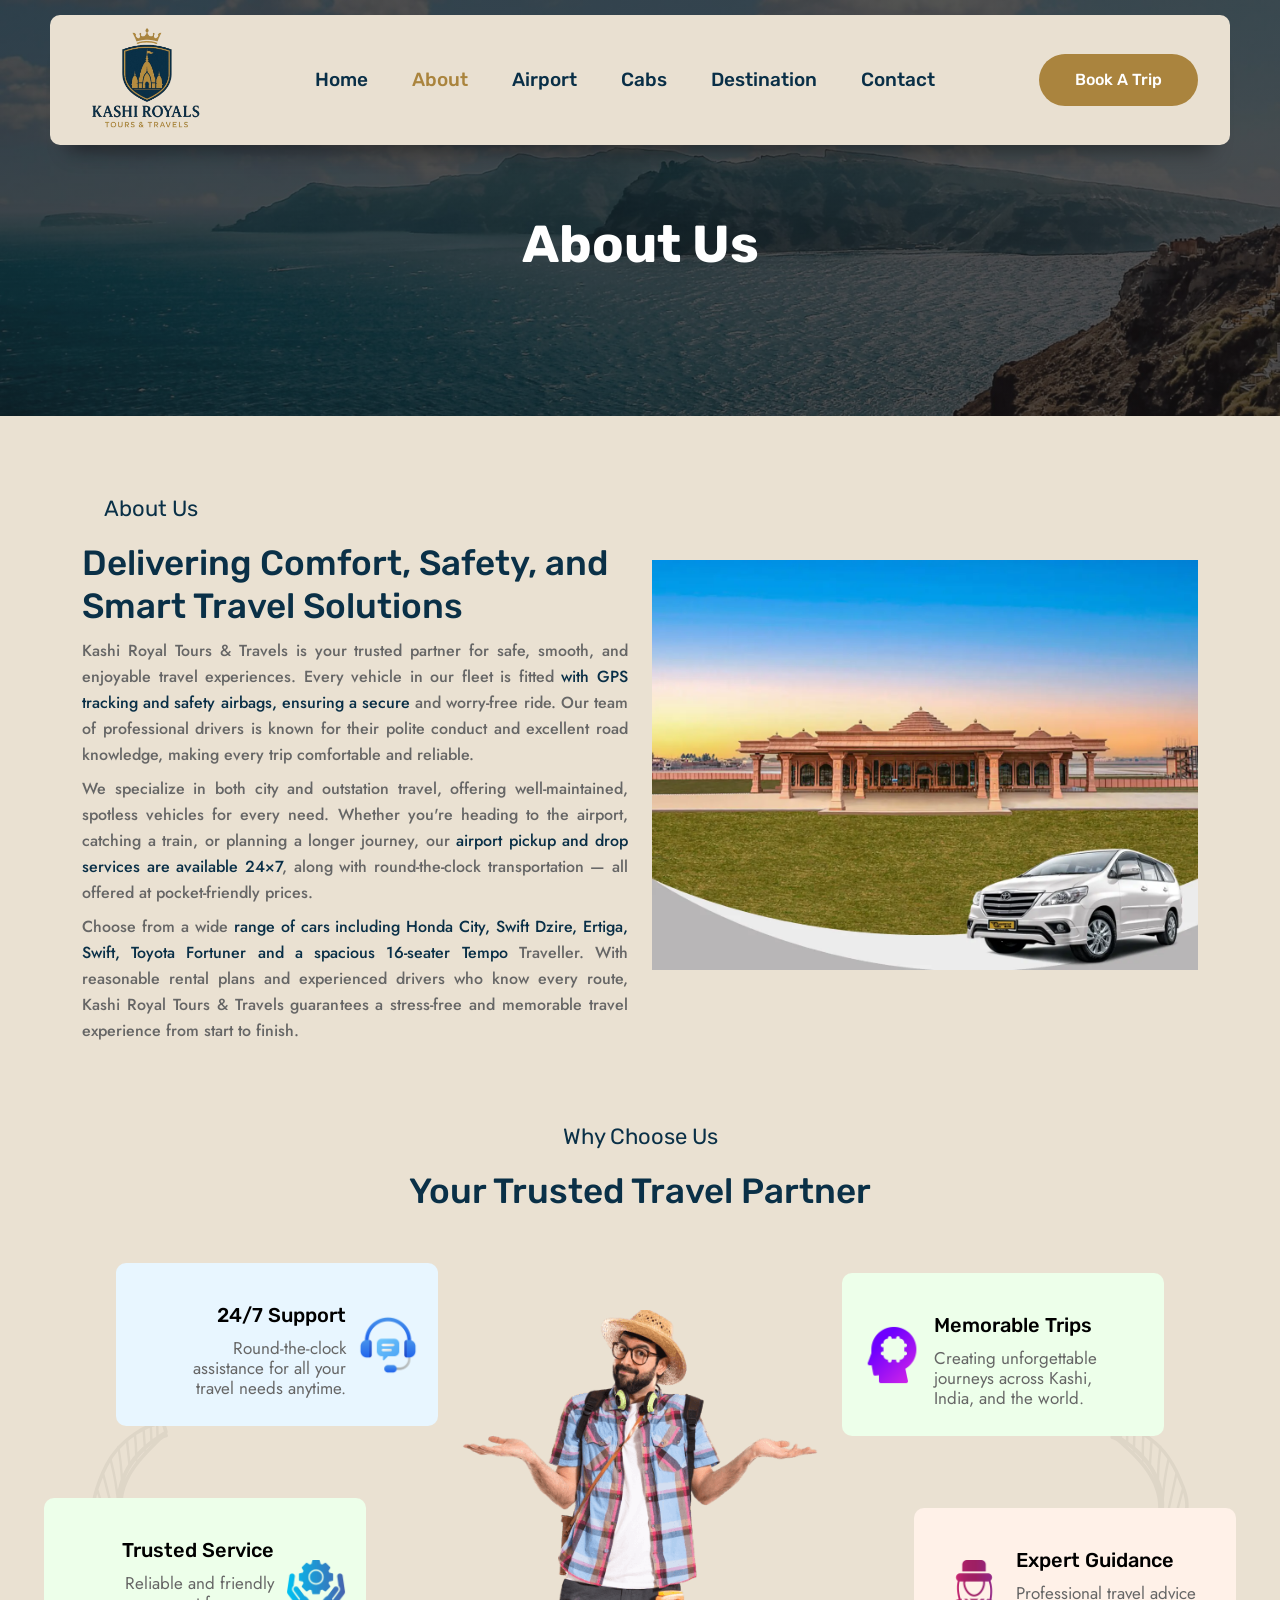
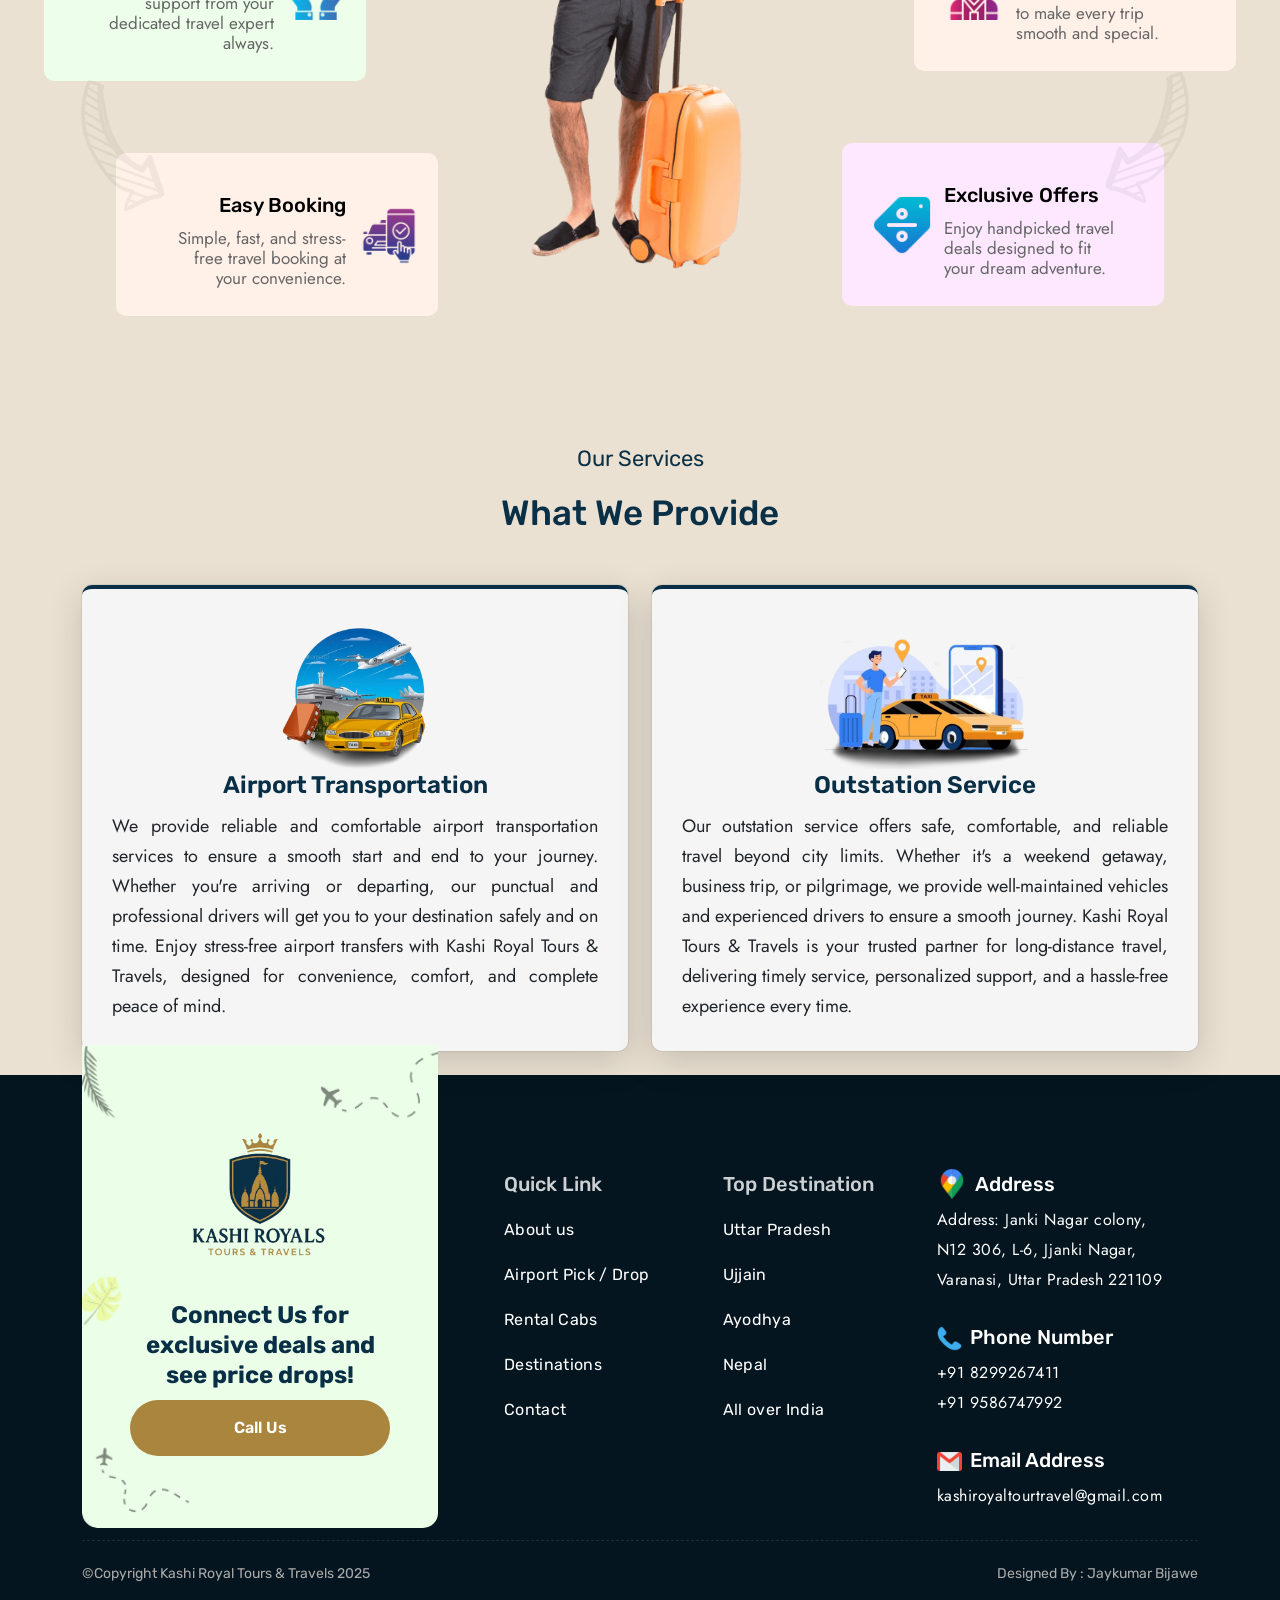
==== about.html @ 112a1541 "first commit" ====
<!DOCTYPE html>
<html lang="en">



<head>
    <meta charset="UTF-8" />
    <meta name="viewport" content="width=device-width, initial-scale=1.0" />
    <meta name="author" content=" Qzency">
    <link rel="stylesheet" href="assets/css/swiper-bundle.min.css" />
    <link rel="stylesheet" href="assets/css/jquery-ui.css" />
    <link rel="stylesheet" href="assets/css/boxicons.min.css" />
    <link rel="stylesheet" href="assets/css/bootstrap.min.css" />
    <link rel="stylesheet" href="assets/css/bootstrap-icons.css" />
    <link rel="stylesheet" href="assets/css/jquery.fancybox.min.css" />
    <link rel="stylesheet" href="assets/css/animate.min.css" />
    <link rel="stylesheet" href="assets/css/nice-select.css" />
    <link rel="stylesheet" href="assets/css/daterangepicker.css" />
    <link rel="stylesheet" href="assets/css/select2.css" />
    <link rel="stylesheet" href="assets/css/main.css" />
    <title>Kashi Tours & Travels Agency Varanasi</title>
   
</head>

<body>

    <!-- scroll top -->
    <div class="circle-container">
        <svg class="circle-progress svg-content" width="100%" height="100%" viewBox="-1 -1 102 102">
            <path d="M50,1 a49,49 0 0,1 0,98 a49,49 0 0,1 0,-98" />
        </svg>
    </div>





    <!-- header section start -->
    <header class="header-area style-3">
        <div class="container-fluid d-flex flex-nowrap align-items-center justify-content-between">
            <div class="header-logo">
                <a href="#"><img alt="image" class="img-fluid"
                        src="assets/image/logo/logo-main-removebg-preview.png" /></a>
            </div>
            <div class="main-menu">
                <div class="mobile-logo-area d-lg-none d-flex justify-content-between">
                    <div class="mobile-logo-wrap" style="max-width: 80px !important; transform: scale(1.5);">
                        <a href="#"><img alt="image" class="img-fluid"
                                src="assets/image/logo/logo-main-removebg-preview.png" /></a>
                    </div>
                    <div class="menu-close-btn">
                        <img src="assets/image/logo/close.png" alt="" style="max-height: 32px; margin-top: 30px;"
                            class="img-fluid">
                    </div>
                </div>
                <ul class="menu-list">
                    <li>
                        <a href="index.html">Home</a>

                    </li>
                    <li>
                        <a href="about.html" class="active">About</a>
                    </li>
                    <li>
                        <a href="airport.html">Airport</a>

                    </li>
                    <li>
                        <a href="cabs.html">Cabs</a>

                    </li>
                    <li>
                        <a href="destinations.html">Destination</a>

                    </li>
                    <li> <a href="contact.html" class="">Contact</a></li>
                </ul>
                <!-- <div class="btn-area d-lg-none d-flex justify-content-center">
                    <a class="primary-btn" href=""> Let’s Talk </a>
                </div> -->
            </div>
            <div class="nav-right d-flex jsutify-content-end align-items-center">
                <!-- <div class="right-sidebar-button">
                    <a href="#" >
                        <img src="assets/image/logo/cab.png" alt="" style="max-height: 40px;" class="img-fluid" >
                    </a>
                </div> -->
                <a class="primary-btn orange-color d-lg-flex d-none" href="">Book A Trip</a>
                <div class="sidebar-button mobile-menu-btn">
                    <img src="assets/image/logo/menu.png" alt="" style="max-height: 28px;" class="img-fluid">
                </div>
            </div>
        </div>
    </header>
    <!--  header section end -->

    <!-- breadcrumb-section start -->
    <div class="breadcrumb-section">
        <div class="container">
            <div class="row">
                <div class="col-lg-12 text-center mt-5">
                    <div class="banner-content mt-5">
                        <h1>About Us</h1>

                    </div>
                </div>
            </div>
        </div>
    </div>
    <!-- breadcrumb-section end -->

    <!-- about section start -->
    <div class="about-section-two pb-110 pt-110">
        <div class="container">
            <div class="row  gy-md-5 gy-sm-5">
            
                <div class="col-lg-6 wow animate fadeInRight" data-wow-delay="200ms" data-wow-duration="1500ms">
                    <div class="section-title-two">
                        <div class="sub-title-two text-center">
                            
                            <span>About Us</span>
                        </div>
                        <div class="title">
                            <h2>
                                Delivering Comfort, Safety,  and Smart Travel Solutions
                            </h2>
                        </div>
                        <div class="description">
                            <p>
                                Kashi Royal Tours & Travels is your trusted partner for safe, smooth, and enjoyable
                                travel experiences. Every vehicle in our fleet is fitted <span>with GPS tracking and
                                    safety
                                    airbags, ensuring a secure</span> and worry-free ride. Our team of professional
                                drivers is
                                known for their polite conduct and excellent road knowledge, making every trip
                                comfortable and reliable.
                            </p>

                            <p>
                                We specialize in both city and outstation travel, offering well-maintained, spotless
                                vehicles for every need. Whether you're heading to the airport, catching a train, or
                                planning a longer journey, our <span>airport pickup and drop services are available
                                    24×7</span>,
                                along with round-the-clock transportation — all offered at pocket-friendly prices.
                            </p>
                            <p>Choose from a wide <span>range of cars including Honda City, Swift Dzire, Ertiga, Swift,
                                    Toyota
                                    Fortuner and a spacious 16-seater Tempo</span> Traveller. With
                                reasonable
                                rental plans and experienced drivers who know every route, Kashi Royal Tours & Travels
                                guarantees a stress-free and memorable travel experience from start to finish.

                            </p>
                        </div>
                    </div>

                </div>
                <div class="col-lg-6" style="display: flex; justify-content: center; align-items: center;">     
                 <div >
                     <img src="assets/image/cars/ayodhya-airport-cab-web.webp"  alt="" class="img-fluid" >
                 </div>
                </div>
            </div>
        </div>
    </div>
    <!-- about section end -->

    <!-- why-choose-us-section-two start -->
    <div class="why-choose-us-section-two mb-120">
        <div class="container position-relative">
            <div class="row mb-50">
                <div class="col-lg-12 wow animate fadeInUp" data-wow-delay="200ms" data-wow-duration="1500ms">
                    <div class="section-title-two text-center">
                        <div class="section-title-two">
                            <div class="sub-title-two">

                                <span>Why Choose Us</span>
                            </div>
                            <div class="title">
                                <h2>Your Trusted Travel Partner</h2>
                            </div>
                        </div>
                    </div>
                </div>
            </div>
            <div class="row align-items-center g-4">
                <div class="col-lg-4 col-md-6 d-flex align-items-xl-end align-items-center flex-column">
                    <div class="service-card wow animate fadeInLeft" data-wow-delay="200ms" data-wow-duration="1500ms">
                        <div class="content">
                            <h3>24/7 Support</h3>
                            <p>
                                Round-the-clock assistance for all your travel needs anytime.
                            </p>
                        </div>
                        <div class="icon">
                            <img src="assets/image/logo/live-chat.png" alt="" class="img-fluid">
                        </div>
                    </div>
                    <div class="service-card style-2 wow animate fadeInLeft" data-wow-delay="400ms"
                        data-wow-duration="1500ms">
                        <div class="content">
                            <h3>Trusted Service</h3>
                            <p>
                                Reliable and friendly support from your dedicated travel expert always.
                            </p>
                        </div>
                        <div class="icon">
                            <img src="assets/image/logo/service-new.png" alt="" class="img-fluid">
                        </div>
                    </div>
                    <div class="service-card style-3 wow animate fadeInLeft" data-wow-delay="600ms"
                        data-wow-duration="1500ms">
                        <div class="content">
                            <h3>Easy Booking</h3>
                            <p>
                                Simple, fast, and stress-free travel booking at your convenience.
                            </p>
                        </div>
                        <div class="icon">
                            <img src="assets/image/logo/reservation.png" alt="" class="img-fluid">
                        </div>
                    </div>
                </div>
                <div class="col-lg-4 col-md-6">
                    <div class="travel-man">
                        <img src="assets/image/banner-img/tourist-making-unimportant.png" alt="" />
                    </div>
                </div>
                <div class="col-lg-4 col-md-6 d-flex align-items-xl-start align-items-center flex-column">
                    <div class="service-card style-4 wow animate fadeInRight" data-wow-delay="200ms"
                        data-wow-duration="1500ms">
                        <div class="icon">
                            <img src="assets/image/logo/chip.png" alt="" class="img-fluid">
                        </div>
                        <div class="content two">
                            <h3>Memorable Trips</h3>
                            <p>
                                Creating unforgettable journeys across Kashi, India, and the world.
                            </p>
                        </div>
                    </div>
                    <div class="service-card style-5 wow animate fadeInRight" data-wow-delay="400ms"
                        data-wow-duration="1500ms">
                        <div class="icon">
                            <img src="assets/image/logo/travel-guide.png" alt="" class="img-fluid">
                        </div>
                        <div class="content two">
                            <h3>Expert Guidance</h3>
                            <p>
                                Professional travel advice to make every trip smooth and special.
                            </p>
                        </div>
                    </div>
                    <div class="service-card style-6 wow animate fadeInRight" data-wow-delay="600ms"
                        data-wow-duration="1500ms">
                        <div class="icon">
                            <img src="assets/image/logo/price-tag.png" alt="" class="img-fluid">
                        </div>
                        <div class="content two">
                            <h3>Exclusive Offers</h3>
                            <p>
                                Enjoy handpicked travel deals designed to fit your dream adventure.
                            </p>
                        </div>
                    </div>
                </div>
            </div>
            <div class="long-arrow-one">
                <svg width="107" height="119" viewBox="0 0 107 119" fill="none" xmlns="http://www.w3.org/2000/svg">
                    <path opacity="0.05"
                        d="M1.53128 88.4435C1.51443 88.0929 1.68027 87.7366 2.06178 87.639C7.70126 86.1946 13.7506 86.2607 19.6069 86.4026C19.5504 85.8216 19.4959 85.2411 19.4402 84.6614C17.2532 74.928 20.5454 65.0225 25.2661 56.305C30.8335 46.0237 37.2283 35.6107 45.3849 27.1747C48.0914 24.3746 50.9848 21.7792 54.0303 19.3892C54.1176 18.6736 54.7312 18.3418 55.3351 18.3825C60.8374 14.2305 66.8168 10.7469 73.1217 8.00616C73.2422 7.92676 73.3762 7.86882 73.5163 7.83169C82.9127 3.80114 93.0165 1.4074 103.316 0.873897C104.047 0.836625 104.929 1.2994 105.131 2.05832C105.749 4.38211 106.146 6.59496 106.25 8.92882C106.438 10.3003 106.549 11.6734 106.628 13.0998C106.661 13.7099 106.348 14.2454 105.85 14.5572C105.967 15.2882 106.077 16.0206 106.16 16.761C106.263 17.6896 105.472 18.5403 104.57 18.6064C99.8599 18.951 96.1135 22.1259 92.3585 24.6985C89.0938 26.9358 85.8526 29.2077 82.6856 31.5808C76.5011 36.2153 70.5752 41.2242 65.3721 46.9565C55.818 57.4828 48.9883 70.8562 48.7346 85.2659C52.858 85.997 56.9827 86.7273 61.1025 87.4835C62.6004 87.7575 63.5109 89.8759 62.3215 91.0213C55.6581 97.4407 48.9603 103.825 42.2445 110.19C40.3899 111.948 32.3275 122.188 29.4611 116.774C29.4521 116.757 29.4483 116.74 29.4397 116.721C28.6652 117.015 27.7808 116.844 27.2286 115.858C24.0748 110.23 19.5367 105.966 14.6117 101.899C10.0949 98.1708 4.56234 94.7193 1.03972 89.9879C0.55526 89.347 0.942174 88.6859 1.53128 88.4435ZM56.5228 21.8678C56.4766 30.2683 55.9949 38.6417 55.0763 46.9854C56.4793 44.9234 57.972 42.9229 59.5686 41.012C60.3479 40.0808 61.1473 39.1758 61.9613 38.2914C62.4732 31.2026 62.9852 24.1138 63.4983 17.0241C61.0942 18.5152 58.767 20.134 56.5228 21.8678ZM84.3934 7.72376C83.8897 12.4028 83.3846 17.0827 82.8796 21.7626C84.4655 20.8396 86.0742 19.9498 87.7071 19.1013C87.7088 19.0509 87.7046 19.0024 87.7125 18.9481C88.2734 14.7756 88.8348 10.6011 89.3957 6.42864C87.714 6.80596 86.0476 7.24403 84.3934 7.72376ZM103.09 12.2572C102.828 11.9889 102.648 11.6109 102.627 11.1007C102.541 8.89833 102.345 6.72279 101.989 4.55818C100.876 4.63552 99.7667 4.74398 98.6587 4.86568C98.6568 4.92143 98.6576 4.9756 98.6491 5.03199C98.1479 8.2385 97.6487 11.4455 97.1475 14.652C99.1107 13.8173 101.092 13.019 103.09 12.2572ZM94.4282 15.8465C94.983 12.2979 95.5366 8.7502 96.0906 5.20042C94.7189 5.39476 93.3565 5.63437 91.9981 5.89438C91.4672 9.84363 90.9374 13.7921 90.4057 17.7401C91.7346 17.0899 93.0751 16.4554 94.4282 15.8465ZM89.3783 22.4389C86.9878 23.798 84.6371 25.2484 82.3401 26.7812L82.2678 27.4451C84.608 25.7353 86.9846 24.0749 89.3783 22.4389ZM81.7772 8.52923C79.4725 9.27944 77.203 10.1273 74.9723 11.0705C74.5957 16.8251 73.9738 22.5474 73.1103 28.2405C75.3946 26.5201 77.7475 24.8975 80.177 23.3852C80.7098 18.4341 81.2439 13.4823 81.7772 8.52923ZM80.1684 29.0014C79.9935 28.8967 79.8557 28.7421 79.7698 28.5443C77.0917 30.4404 74.5152 32.4698 72.0423 34.5997C71.9758 34.9603 71.9128 35.3207 71.8443 35.6809C74.5385 33.3554 77.3254 31.1353 80.1684 29.0014ZM72.3726 12.2285C70.2503 13.2126 68.1704 14.2863 66.1384 15.4444C65.6562 22.1199 65.1732 28.7941 64.6911 35.4696C66.4621 33.7325 68.3032 32.0869 70.2053 30.5244C71.2111 24.4599 71.9356 18.3646 72.3726 12.2285ZM62.6211 44.5808C65.0851 41.8787 67.7126 39.3327 70.4453 36.9036C70.2075 36.8526 69.9778 36.7418 69.7882 36.5775C64.5314 41.4012 59.8799 46.7703 56.1427 52.6505C58.1278 49.8326 60.2945 47.1328 62.6211 44.5808ZM51.9454 51.9836C53.1725 42.6616 53.854 33.2992 53.987 23.9034C52.2472 25.3636 50.565 26.8986 48.9519 28.5099C48.2074 29.2535 47.4945 30.0249 46.7852 30.7992C47.5983 40.9468 47.8372 51.1091 47.4898 61.267C48.7521 58.0745 50.241 54.9683 51.9454 51.9836ZM51.4888 91.5346C49.1257 91.2487 46.7627 90.9628 44.3996 90.6769C43.6063 90.5811 42.9584 89.756 42.9094 88.9888C42.5203 82.906 43.0898 76.852 44.453 70.9782C45.3371 58.4739 45.3356 45.9532 44.4618 33.4514C41.744 36.6885 39.272 40.1231 36.9509 43.6635C38.3761 62.7853 39.8035 81.9075 41.2288 101.029C44.5425 97.7533 47.9585 94.5839 51.4888 91.5346ZM38.8987 103.372C38.8924 103.328 38.8797 103.289 38.8772 103.243L34.6973 47.2107C33.1638 49.6879 31.6839 52.2 30.2364 54.7217C29.6044 55.8226 28.9843 56.9425 28.3869 58.0761C30.422 74.7192 32.4552 91.3619 34.4903 108.005C35.9387 106.439 37.4072 104.894 38.8987 103.372ZM30.2996 112.682C30.9462 111.937 31.6167 111.215 32.2738 110.481C30.3048 94.3808 28.3379 78.2813 26.3689 62.1814C22.7257 70.2151 20.7466 78.8761 23.9274 87.6086C24.2694 88.5453 23.5821 89.9435 22.4571 89.9015C22.9112 94.6503 23.3662 99.4003 23.8203 104.149C26.3286 106.706 28.554 109.511 30.2996 112.682ZM21.0524 101.523C20.6788 97.6169 20.3052 93.7106 19.9308 89.803C17.8667 89.7463 15.7959 89.7486 13.7243 89.7442C14.4359 91.9403 14.8478 94.1825 14.9686 96.4705C16.216 97.48 17.4301 98.4842 18.5969 99.43C19.4348 100.107 20.2498 100.81 21.0524 101.523ZM12.2149 94.2972C11.983 92.7539 11.6038 91.2363 11.0745 89.7287C8.98319 89.7069 6.89395 89.652 4.8184 89.4933C7.36508 90.7769 9.84168 92.4852 12.2149 94.2972Z"
                        fill="#111111" />
                </svg>
            </div>
            <div class="long-arrow-two">
                <svg width="84" height="133" viewBox="0 0 84 133" fill="none" xmlns="http://www.w3.org/2000/svg">
                    <path opacity="0.05"
                        d="M43.2509 131.065C42.9256 130.933 42.6716 130.633 42.7431 130.246C43.7966 124.52 46.3934 119.056 48.978 113.799C48.4268 113.607 47.877 113.413 47.3273 113.22C37.5739 111.124 29.962 103.982 24.0276 96.0404C17.0286 86.6748 10.257 76.5028 6.0189 65.5604C4.61183 61.9293 3.46894 58.2142 2.57635 54.4471C1.96333 54.0679 1.91941 53.3716 2.20963 52.8404C0.747639 46.1042 0.0925499 39.2151 0.248287 32.3421C0.226732 32.1994 0.230308 32.0535 0.255345 31.9107C0.536605 21.6902 2.60043 11.5139 6.43519 1.93975C6.70771 1.26088 7.49771 0.654185 8.27137 0.789082C10.6401 1.20257 12.8154 1.7702 14.9778 2.65447C16.302 3.05826 17.5949 3.53359 18.9231 4.05986C19.4906 4.28605 19.8454 4.79491 19.9197 5.37769C20.6326 5.57748 21.3436 5.78499 22.0506 6.02004C22.9368 6.31578 23.3773 7.39097 23.0589 8.23777C21.3968 12.6579 22.708 17.3905 23.4688 21.8781C24.1309 25.7801 24.8342 29.6753 25.6605 33.5455C27.2744 41.1034 29.3367 48.5835 32.3588 55.7108C37.9085 68.7984 47.1853 80.6066 60.1604 86.8795C62.5532 83.4427 64.9458 80.0045 67.36 76.5814C68.2369 75.3366 70.5418 75.3983 71.0829 76.9583C74.1163 85.6995 77.1039 94.4573 80.0653 103.223C80.8836 105.644 86.7994 117.257 80.6823 117.589C80.6629 117.59 80.6459 117.586 80.6248 117.586C80.5669 118.413 80.0411 119.144 78.9146 119.232C72.483 119.735 66.7086 122.067 60.9515 124.832C55.6727 127.369 50.2193 130.945 44.4469 132.158C43.6619 132.329 43.2239 131.701 43.2509 131.065ZM5.87173 53.2238C13.4785 56.7884 20.8781 60.737 28.0677 65.0698C26.784 62.9314 25.5938 60.7374 24.5286 58.4866C24.01 57.3886 23.5236 56.2835 23.0621 55.1736C16.8413 51.7363 10.6206 48.2989 4.39959 44.8601C4.74507 47.6679 5.23876 50.4594 5.87173 53.2238ZM4.7186 21.9909C8.75514 24.4103 12.7919 26.8313 16.8286 29.2522C16.6558 27.4254 16.5226 25.5918 16.437 23.7537C16.3919 23.731 16.3462 23.7145 16.3002 23.6845C12.7475 21.4256 9.19319 19.1654 5.64052 16.9065C5.27783 18.5915 4.97675 20.288 4.7186 21.9909ZM16.6746 6.91841C16.3211 7.04386 15.9023 7.0488 15.4305 6.85367C13.395 6.0084 11.3378 5.27401 9.22339 4.68948C8.82683 5.73243 8.46009 6.78501 8.10594 7.84195C8.15579 7.86697 8.20526 7.88904 8.25292 7.92034C10.9537 9.72001 13.6557 11.518 16.3565 13.3176C16.422 11.1853 16.528 9.05224 16.6746 6.91841ZM16.3006 16.2872C13.3118 14.2955 10.3232 12.3052 7.33292 10.3137C6.93417 11.6404 6.58039 12.9777 6.24679 14.32C9.60938 16.458 12.9718 18.5947 16.3329 20.733C16.3 19.2539 16.286 17.7709 16.3006 16.2872ZM20.1677 23.6361C20.3992 26.3762 20.7301 29.1184 21.1585 31.8465L21.7308 32.1905C21.16 29.349 20.6492 26.4952 20.1677 23.6361ZM4.35273 24.7037C4.06735 27.1106 3.88536 29.5265 3.80619 31.947C8.87247 34.702 13.8066 37.6662 18.6128 40.8375C18.0089 38.0423 17.5225 35.2258 17.1684 32.3861C12.8971 29.8262 8.62567 27.2649 4.35273 24.7037ZM22.2634 34.749C22.0949 34.8639 21.8968 34.9241 21.6812 34.9192C22.2795 38.1456 23.0415 41.3356 23.938 44.4737C24.2376 44.6853 24.5383 44.8937 24.8366 45.1069C23.8552 41.6858 23.0084 38.2248 22.2634 34.749ZM3.76727 34.7927C3.77074 37.1321 3.87332 39.4705 4.07255 41.8009C9.93056 45.0379 15.7871 48.2751 21.6451 51.5122C20.8107 49.1759 20.0889 46.8145 19.468 44.4325C14.3842 40.9763 9.1546 37.7625 3.76727 34.7927ZM29.0484 57.2121C27.6287 53.842 26.4192 50.3891 25.3599 46.8896C25.2139 47.0841 25.017 47.2462 24.7884 47.3494C26.963 54.1445 29.8867 60.6187 33.6578 66.4773C31.932 63.4935 30.3896 60.3944 29.0484 57.2121ZM31.2922 70.0081C23.344 64.985 15.1303 60.4403 6.65628 56.3794C7.25239 58.5712 7.94048 60.7421 8.72678 62.8821C9.08969 63.8698 9.49098 64.8405 9.89651 65.8092C19.4498 69.3263 28.7755 73.3709 37.8515 77.9459C35.4826 75.4611 33.2871 72.8069 31.2922 70.0081ZM67.0063 87.0079C65.7558 89.0333 64.5054 91.0586 63.2549 93.084C62.8352 93.764 61.8145 94.0062 61.0975 93.729C55.4122 91.5314 50.155 88.4757 45.3942 84.7751C34.4132 78.7289 23.0458 73.4798 11.33 69.0305C13.129 72.8553 15.2104 76.5398 17.4512 80.1316C35.4082 86.8562 53.3664 93.5791 71.3233 100.304C69.739 95.9216 68.2942 91.4915 67.0063 87.0079ZM72.4732 103.401C72.4309 103.389 72.3897 103.384 72.3469 103.367L19.7265 83.6649C21.3323 86.0958 22.9923 88.4928 24.6745 90.8643C25.4089 91.8997 26.1655 92.9323 26.9442 93.9499C42.9067 99.0815 58.8679 104.215 74.8304 109.346C74.0164 107.375 73.2298 105.394 72.4732 103.401ZM77.3192 115.112C76.9137 114.212 76.5396 113.301 76.1485 112.397C60.7068 107.433 45.2665 102.467 29.8249 97.5035C35.5903 104.18 42.6232 109.608 51.8845 110.383C52.8783 110.465 53.8595 111.675 53.3496 112.679C57.8511 114.258 62.3541 115.837 66.8556 117.416C70.2285 116.211 73.7085 115.367 77.3192 115.112ZM63.3111 118.828C59.6081 117.529 55.9052 116.23 52.2007 114.931C51.2838 116.781 50.4174 118.662 49.5447 120.541C51.8368 120.816 54.045 121.382 56.1729 122.232C57.6125 121.523 59.0332 120.842 60.3811 120.179C61.3474 119.702 62.3267 119.257 63.3111 118.828ZM53.0452 123.82C51.5468 123.384 50.0101 123.092 48.4195 122.94C47.5227 124.829 46.5968 126.703 45.5824 128.521C47.8156 126.747 50.4049 125.215 53.0452 123.82Z"
                        fill="#111111" />
                </svg>
            </div>
            <div class="long-arrow-three">
                <svg width="107" height="119" viewBox="0 0 107 119" fill="none" xmlns="http://www.w3.org/2000/svg">
                    <path opacity="0.05"
                        d="M105.605 88.4435C105.622 88.0929 105.456 87.7366 105.074 87.639C99.4347 86.1946 93.3854 86.2607 87.5291 86.4026C87.5856 85.8216 87.6401 85.2411 87.6958 84.6614C89.8828 74.928 86.5905 65.0225 81.8699 56.305C76.3025 46.0237 69.9076 35.6107 61.751 27.1747C59.0446 24.3746 56.1512 21.7792 53.1057 19.3892C53.0184 18.6736 52.4048 18.3418 51.8008 18.3825C46.2986 14.2305 40.3192 10.7469 34.0143 8.00616C33.8938 7.92676 33.7598 7.86882 33.6197 7.83169C24.2233 3.80114 14.1195 1.4074 3.81976 0.873897C3.08918 0.836625 2.20713 1.2994 2.00516 2.05832C1.38723 4.38211 0.99035 6.59496 0.88635 8.92882C0.697618 10.3003 0.586961 11.6734 0.507787 13.0998C0.475123 13.7099 0.788312 14.2454 1.28624 14.5572C1.16864 15.2882 1.0589 16.0206 0.975806 16.761C0.87264 17.6896 1.66404 18.5403 2.56628 18.6064C7.27605 18.951 11.0225 22.1259 14.7775 24.6985C18.0422 26.9358 21.2834 29.2077 24.4504 31.5808C30.6349 36.2153 36.5608 41.2242 41.7639 46.9565C51.318 57.4828 58.1477 70.8562 58.4014 85.2659C54.278 85.997 50.1533 86.7273 46.0335 87.4835C44.5356 87.7575 43.6251 89.8759 44.8144 91.0213C51.4779 97.4407 58.1757 103.825 64.8915 110.19C66.746 111.948 74.8085 122.188 77.6748 116.774C77.6839 116.757 77.6877 116.74 77.6963 116.721C78.4708 117.015 79.3552 116.844 79.9074 115.858C83.0612 110.23 87.5993 105.966 92.5243 101.899C97.0411 98.1708 102.574 94.7193 106.096 89.9879C106.581 89.347 106.194 88.6859 105.605 88.4435ZM50.6132 21.8678C50.6594 30.2683 51.1411 38.6417 52.0597 46.9854C50.6567 44.9234 49.164 42.9229 47.5674 41.012C46.788 40.0808 45.9887 39.1758 45.1747 38.2914C44.6628 31.2026 44.1508 24.1138 43.6377 17.0241C46.0418 18.5152 48.369 20.134 50.6132 21.8678ZM22.7426 7.72376C23.2463 12.4028 23.7514 17.0827 24.2564 21.7626C22.6704 20.8396 21.0617 19.9498 19.4289 19.1013C19.4272 19.0509 19.4314 19.0024 19.4234 18.9481C18.8626 14.7756 18.3011 10.6011 17.7403 6.42864C19.422 6.80596 21.0884 7.24403 22.7426 7.72376ZM4.04576 12.2572C4.30787 11.9889 4.48796 11.6109 4.50867 11.1007C4.59489 8.89833 4.79085 6.72279 5.14683 4.55818C6.25995 4.63552 7.3693 4.74398 8.47733 4.86568C8.47914 4.92143 8.47843 4.9756 8.48686 5.03199C8.98811 8.2385 9.48727 11.4455 9.98853 14.652C8.02528 13.8173 6.04435 13.019 4.04576 12.2572ZM12.7078 15.8465C12.153 12.2979 11.5994 8.7502 11.0454 5.20042C12.4171 5.39476 13.7795 5.63437 15.1379 5.89438C15.6688 9.84363 16.1985 13.7921 16.7303 17.7401C15.4014 17.0899 14.0609 16.4554 12.7078 15.8465ZM17.7577 22.4389C20.1482 23.798 22.4989 25.2484 24.7959 26.7812L24.8682 27.4451C22.528 25.7353 20.1514 24.0749 17.7577 22.4389ZM25.3588 8.52923C27.6635 9.27944 29.933 10.1273 32.1637 11.0705C32.5403 16.8251 33.1621 22.5474 34.0257 28.2405C31.7414 26.5201 29.3884 24.8975 26.959 23.3852C26.4262 18.4341 25.8921 13.4823 25.3588 8.52923ZM26.9676 29.0014C27.1425 28.8967 27.2803 28.7421 27.3662 28.5443C30.0443 30.4404 32.6208 32.4698 35.0937 34.5997C35.1601 34.9603 35.2232 35.3207 35.2917 35.6809C32.5975 33.3554 29.8106 31.1353 26.9676 29.0014ZM34.7634 12.2285C36.8857 13.2126 38.9656 14.2863 40.9976 15.4444C41.4798 22.1199 41.9627 28.7941 42.4449 35.4696C40.6739 33.7325 38.8328 32.0869 36.9307 30.5244C35.9249 24.4599 35.2003 18.3646 34.7634 12.2285ZM44.5149 44.5808C42.0508 41.8787 39.4234 39.3327 36.6907 36.9036C36.9285 36.8526 37.1582 36.7418 37.3478 36.5775C42.6046 41.4012 47.2561 46.7703 50.9933 52.6505C49.0082 49.8326 46.8415 47.1328 44.5149 44.5808ZM55.1906 51.9836C53.9635 42.6616 53.282 33.2992 53.149 23.9034C54.8888 25.3636 56.571 26.8986 58.1841 28.5099C58.9285 29.2535 59.6415 30.0249 60.3508 30.7992C59.5376 40.9468 59.2988 51.1091 59.6462 61.267C58.3839 58.0745 56.895 54.9683 55.1906 51.9836ZM55.6472 91.5346C58.0103 91.2487 60.3733 90.9628 62.7363 90.6769C63.5297 90.5811 64.1776 89.756 64.2266 88.9888C64.6156 82.906 64.0462 76.852 62.683 70.9782C61.7989 58.4739 61.8004 45.9532 62.6742 33.4514C65.3919 36.6885 67.864 40.1231 70.1851 43.6635C68.7599 62.7853 67.3325 81.9075 65.9072 101.029C62.5934 97.7533 59.1775 94.5839 55.6472 91.5346ZM68.2373 103.372C68.2436 103.328 68.2563 103.289 68.2588 103.243L72.4386 47.2107C73.9722 49.6879 75.4521 52.2 76.8996 54.7217C77.5316 55.8226 78.1517 56.9425 78.7491 58.0761C76.7139 74.7192 74.6808 91.3619 72.6457 108.005C71.1973 106.439 69.7288 104.894 68.2373 103.372ZM76.8364 112.682C76.1898 111.937 75.5193 111.215 74.8622 110.481C76.8312 94.3808 78.7981 78.2813 80.7671 62.1814C84.4103 70.2151 86.3893 78.8761 83.2086 87.6086C82.8666 88.5453 83.5539 89.9435 84.6789 89.9015C84.2248 94.6503 83.7698 99.4003 83.3157 104.149C80.8074 106.706 78.582 109.511 76.8364 112.682ZM86.0836 101.523C86.4572 97.6169 86.8308 93.7106 87.2052 89.803C89.2692 89.7463 91.3401 89.7486 93.4117 89.7442C92.7001 91.9403 92.2882 94.1825 92.1674 96.4705C90.92 97.48 89.7059 98.4842 88.539 99.43C87.7012 100.107 86.8862 100.81 86.0836 101.523ZM94.9211 94.2972C95.153 92.7539 95.5322 91.2363 96.0615 89.7287C98.1528 89.7069 100.242 89.652 102.318 89.4933C99.7709 90.7769 97.2943 92.4852 94.9211 94.2972Z"
                        fill="#111111" />
                </svg>
            </div>
            <div class="long-arrow-four">
                <svg width="84" height="133" viewBox="0 0 84 133" fill="none" xmlns="http://www.w3.org/2000/svg">
                    <path opacity="0.05"
                        d="M40.8851 131.065C41.2104 130.933 41.4643 130.633 41.3929 130.246C40.3394 124.52 37.7426 119.056 35.158 113.799C35.7092 113.607 36.259 113.413 36.8086 113.22C46.562 111.124 54.174 103.982 60.1084 96.0404C67.1074 86.6748 73.879 76.5028 78.1171 65.5604C79.5242 61.9293 80.667 58.2142 81.5596 54.4471C82.1727 54.0679 82.2166 53.3716 81.9264 52.8404C83.3883 46.1042 84.0434 39.2151 83.8877 32.3421C83.9093 32.1994 83.9057 32.0535 83.8806 31.9107C83.5994 21.6902 81.5356 11.5139 77.7008 1.93975C77.4283 1.26088 76.6383 0.654185 75.8646 0.789082C73.4959 1.20257 71.3206 1.7702 69.1582 2.65447C67.834 3.05826 66.541 3.53359 65.2129 4.05986C64.6454 4.28605 64.2906 4.79491 64.2163 5.37769C63.5034 5.57748 62.7924 5.78499 62.0854 6.02004C61.1991 6.31578 60.7587 7.39097 61.0771 8.23777C62.7392 12.6579 61.428 17.3905 60.6672 21.8781C60.0051 25.7801 59.3018 29.6753 58.4755 33.5455C56.8615 41.1034 54.7993 48.5835 51.7772 55.7108C46.2275 68.7984 36.9507 80.6066 23.9756 86.8795C21.5828 83.4427 19.1901 80.0045 16.776 76.5814C15.8991 75.3366 13.5941 75.3983 13.0531 76.9583C10.0196 85.6995 7.03214 94.4573 4.07066 103.223C3.25237 105.644 -2.66342 117.257 3.4537 117.589C3.4731 117.59 3.49011 117.586 3.5112 117.586C3.56911 118.413 4.09489 119.144 5.2214 119.232C11.653 119.735 17.4274 122.067 23.1845 124.832C28.4632 127.369 33.9167 130.945 39.6891 132.158C40.4741 132.329 40.9121 131.701 40.8851 131.065ZM78.2643 53.2238C70.6575 56.7884 63.2578 60.737 56.0683 65.0698C57.352 62.9314 58.5422 60.7374 59.6074 58.4866C60.126 57.3886 60.6124 56.2835 61.0739 55.1736C67.2946 51.7363 73.5154 48.2989 79.7364 44.8601C79.3909 47.6679 78.8972 50.4594 78.2643 53.2238ZM79.4174 21.9909C75.3808 24.4103 71.3441 26.8313 67.3074 29.2522C67.4802 27.4254 67.6134 25.5918 67.699 23.7537C67.744 23.731 67.7898 23.7145 67.8358 23.6845C71.3884 21.4256 74.9428 19.1654 78.4955 16.9065C78.8582 18.5915 79.1592 20.288 79.4174 21.9909ZM67.4614 6.91841C67.8149 7.04386 68.2337 7.0488 68.7055 6.85367C70.741 6.0084 72.7982 5.27401 74.9126 4.68948C75.3092 5.73243 75.6759 6.78501 76.03 7.84195C75.9802 7.86697 75.9307 7.88904 75.8831 7.92034C73.1823 9.72001 70.4803 11.518 67.7795 13.3176C67.714 11.1853 67.6079 9.05224 67.4614 6.91841ZM67.8354 16.2872C70.8242 14.2955 73.8128 12.3052 76.8031 10.3137C77.2018 11.6404 77.5556 12.9777 77.8892 14.32C74.5266 16.458 71.1642 18.5947 67.8031 20.733C67.836 19.2539 67.8499 17.7709 67.8354 16.2872ZM63.9682 23.6361C63.7368 26.3762 63.4058 29.1184 62.9775 31.8465L62.4052 32.1905C62.976 29.349 63.4868 26.4952 63.9682 23.6361ZM79.7833 24.7037C80.0686 27.1106 80.2506 29.5265 80.3298 31.947C75.2635 34.702 70.3294 37.6662 65.5232 40.8375C66.1271 38.0423 66.6135 35.2258 66.9676 32.3861C71.2389 29.8262 75.5103 27.2649 79.7833 24.7037ZM61.8726 34.749C62.0411 34.8639 62.2392 34.9241 62.4548 34.9192C61.8565 38.1456 61.0945 41.3356 60.198 44.4737C59.8984 44.6853 59.5977 44.8937 59.2994 45.1069C60.2808 41.6858 61.1276 38.2248 61.8726 34.749ZM80.3687 34.7927C80.3652 37.1321 80.2627 39.4705 80.0634 41.8009C74.2054 45.0379 68.3489 48.2751 62.4909 51.5122C63.3252 49.1759 64.0471 46.8145 64.668 44.4325C69.7517 40.9763 74.9814 37.7625 80.3687 34.7927ZM55.0875 57.2121C56.5073 53.842 57.7168 50.3891 58.776 46.8896C58.9221 47.0841 59.119 47.2462 59.3476 47.3494C57.173 54.1445 54.2493 60.6187 50.4782 66.4773C52.204 63.4935 53.7463 60.3944 55.0875 57.2121ZM52.8438 70.0081C60.792 64.985 69.0057 60.4403 77.4797 56.3794C76.8836 58.5712 76.1955 60.7421 75.4092 62.8821C75.0463 63.8698 74.645 64.8405 74.2395 65.8092C64.6862 69.3263 55.3605 73.3709 46.2844 77.9459C48.6534 75.4611 50.8489 72.8069 52.8438 70.0081ZM17.1297 87.0079C18.3802 89.0333 19.6306 91.0586 20.8811 93.084C21.3008 93.764 22.3215 94.0062 23.0385 93.729C28.7238 91.5314 33.981 88.4757 38.7418 84.7751C49.7228 78.7289 61.0901 73.4798 72.806 69.0305C71.007 72.8553 68.9255 76.5398 66.6848 80.1316C48.7278 86.8562 30.7696 93.5791 12.8126 100.304C14.397 95.9216 15.8418 91.4915 17.1297 87.0079ZM11.6628 103.401C11.705 103.389 11.7463 103.384 11.7891 103.367L64.4095 83.6649C62.8037 86.0958 61.1437 88.4928 59.4615 90.8643C58.7271 91.8997 57.9705 92.9323 57.1918 93.9499C41.2293 99.0815 25.2681 104.215 9.30557 109.346C10.1196 107.375 10.9062 105.394 11.6628 103.401ZM6.81674 115.112C7.22232 114.212 7.59635 113.301 7.98753 112.397C23.4292 107.433 38.8695 102.467 54.3111 97.5035C48.5457 104.18 41.5128 109.608 32.2515 110.383C31.2577 110.465 30.2765 111.675 30.7864 112.679C26.2849 114.258 21.7819 115.837 17.2804 117.416C13.9074 116.211 10.4274 115.367 6.81674 115.112ZM20.8249 118.828C24.5278 117.529 28.2308 116.23 31.9352 114.931C32.8522 116.781 33.7186 118.662 34.5912 120.541C32.2991 120.816 30.0909 121.382 27.9631 122.232C26.5235 121.523 25.1028 120.842 23.7549 120.179C22.7886 119.702 21.8093 119.257 20.8249 118.828ZM31.0908 123.82C32.5891 123.384 34.1258 123.092 35.7164 122.94C36.6133 124.829 37.5392 126.703 38.5536 128.521C36.3204 126.747 33.731 125.215 31.0908 123.82Z"
                        fill="#111111" />
                </svg>
            </div>
        </div>
    </div>
    <!-- why-choose-us-section-two end -->
    <div class="container-fluid">
        <div class="container">
            <div class="row mb-50">
                <div class="col-lg-12 wow animate fadeInUp" data-wow-delay="200ms" data-wow-duration="1500ms">
                    <div class="section-title-two text-center">
                        <div class="section-title-two">
                            <div class="sub-title-two">

                                <span>Our Services</span>
                            </div>
                            <div class="title">
                                <h2>What We Provide</h2>
                            </div>
                        </div>
                    </div>
                </div>
            </div>
            <div class="row">

                <div class="col-lg-6 col-12 mb-4">
                    <div class="what-we-do-section wow animate fadeInLeft" data-wow-delay="200ms"
                        data-wow-duration="1500ms">
                        
                        <img src="assets/image/cars/airport-transfer.png" alt="" class="img-fluid"
                            style="height: 150px !important;">
                            <h4>Airport Transportation</h4>
                            
                        <p>We provide reliable and comfortable airport transportation services to ensure a smooth start
                            and end to your journey. Whether you're arriving or departing, our punctual and professional
                            drivers will get you to your destination safely and on time. Enjoy stress-free airport
                            transfers with Kashi Royal Tours & Travels, designed for convenience, comfort, and complete
                            peace of mind.</p>
                    </div>
                </div>
                <div class="col-lg-6 col-12 mb-4">
                    <div class="what-we-do-section wow animate fadeInRight" data-wow-delay="200ms"
                        data-wow-duration="1500ms">
                        
                        <img src="assets/image/cars/outstation-services.png" alt="" class="img-fluid"
                            style="height: 150px !important;">
                            <h4>Outstation Service</h4>
                        <p>Our outstation service offers safe, comfortable, and reliable travel beyond city limits.
                            Whether it's a weekend getaway, business trip, or pilgrimage, we provide well-maintained
                            vehicles and experienced drivers to ensure a smooth journey. Kashi Royal Tours & Travels is
                            your trusted partner for long-distance travel, delivering timely service, personalized
                            support, and a hassle-free experience every time.</p>
                    </div>
                </div>
            </div>
        </div>
    </div>

   
    <!-- footer-section two start -->
    <div class="footer-section-two">
        <div class="container">
            <div class="row justify-content-between pt-100">
                <div class="col-lg-4 col-md-6">
                    <div class="footer-contact-wrapper">
                        <div class="footer-content">
                            <div class="footer-logo">
                                <a href="#"><img alt="image" class="img-fluid"
                                        src="assets/image/logo/logo-main-removebg-preview.png" /></a>
                            </div>
                            <h3>Connect Us for exclusive deals and see price drops!</h3>

                            <form>
                                <button class="primary-submit two" type="submit">
                                    Call Us
                                </button>
                            </form>
                        </div>
                    </div>
                </div>
                <div
                    class="col-lg-2 col-md-6 col-sm-6 col g-4 d-flex justify-content-xl-center justify-content-md-center">
                    <div class="footer-widget">
                        <div class="widget-title">
                            <h4>Quick Link</h4>
                        </div>
                        <div class="menu-container">
                            <ul class="widget-list">
                                <li><a href="#">About us</a></li>
                                <li><a href="#">Airport Pick / Drop </a></li>
                                <li><a href="#">Rental Cabs</a></li>
                                <li><a href="#">Destinations</a></li>
                                <li><a href="#">Contact</a></li>
                            </ul>
                        </div>
                    </div>
                </div>
                <div class="col-lg-2 col-md-6 col-sm-6 col g-4 d-flex justify-content-xl-center">
                    <div class="footer-widget">
                        <div class="widget-title">
                            <h4>Top Destination</h4>
                        </div>
                        <div class="menu-container">
                            <ul class="widget-list">
                                <li><a href="#">Uttar Pradesh</a></li>
                                <li><a href="#">Ujjain</a></li>
                                <li><a href="#">Ayodhya</a></li>
                                <li><a href="#">Nepal</a></li>
                                <li><a href="#">All over India</a></li>
                            </ul>
                        </div>
                    </div>
                </div>
                <div class="col-lg-3 col-md-6 col-sm-12 g-4">
                    <div class="footer-right-area">
                        <ul class="single-contact">
                            <li>
                                <div class="icon-and-call">
                                    <div class="icon">
                                        <img src="assets/image/logo/google-maps.png" class="img-fluid" alt=""
                                            style="max-height: 30px;">
                                    </div>
                                    <span>Address</span>
                                </div>
                                <a href="">Address: Janki Nagar colony, N12 306, L-6, Jjanki Nagar, Varanasi, Uttar
                                    Pradesh 221109</a>
                            </li>
                            <li>
                                <div class="icon-and-call">
                                    <div class="icon">
                                        <img src="assets/image/logo/phone.png" class="img-fluid" alt=""
                                            style="max-height: 25px;">
                                    </div>
                                    <span>Phone Number</span>
                                </div>
                                <a href="tel:+91 8299267411">+91 8299267411</a> <br>
                                <a href="tel:+91 9586747992">+91 9586747992</a>
                            </li>
                            <li>
                                <div class="icon-and-call">
                                    <div class="icon">
                                        <img src="assets/image/logo/gmail.png" class="img-fluid" alt=""
                                            style="max-height: 25px;">
                                    </div>
                                    <span>Email Address</span>
                                </div>
                                <a href="">kashiroyaltourtravel@gmail.com</a>
                            </li>
                        </ul>


                    </div>
                </div>
            </div>
            <div class="row" style="margin-top: -46px;">
                <div class="col-lg-12">
                    <div class="footer-bottom">
                        <div class="copy-write-area">
                            <p>
                                ©Copyright Kashi Royal Tours & Travels 2025

                            </p>
                        </div>
                        <div class="copy-write-area">
                            <p>
                                Designed By : Jaykumar Bijawe

                            </p>
                        </div>
                    </div>
                </div>
            </div>
        </div>
    </div>
    <!-- footer-section two end -->




    <!--  Main jQuery  -->
    <script data-cfasync="false" src="../../../cdn-cgi/scripts/5c5dd728/cloudflare-static/email-decode.min.js"></script>
    <script src="assets/js/jquery-3.7.1.min.js"></script>
    <!-- Popper and Bootstrap JS -->
    <script src="assets/js/popper.min.js"></script>
    <script src="assets/js/bootstrap.min.js"></script>
    <!-- Swiper slider JS -->
    <!-- Counterup JS -->
    <script src="assets/js/jquery.counterup.min.js"></script>
    <script src="assets/js/waypoints.min.js"></script>
    <!-- swiper -->
    <script src="assets/js/swiper-bundle.min.js"></script>
    <script src="assets/js/jquery.fancybox.min.js"></script>
    <script src="assets/js/jquery.nice-select.min.js"></script>
    <script src="assets/js/moment.min.js"></script>
    <script src="assets/js/daterangepicker.min.js"></script>
    <script src="assets/js/select2.min.js"></script>

    <!-- Wow  JS -->
    <script src="assets/js/wow.min.js"></script>
    <!-- GSAP  JS -->
    <script src="assets/js/gsap.min.js"></script>
    <script src="assets/js/main.js"></script>
</body>



</html>
---- assets/css/nice-select.css ----
@import url("https://fonts.googleapis.com/css2?family=Hanken+Grotesk:ital,wght@0,100..900;1,100..900&amp;family=Instrument+Sans:ital,wght@0,400..700;1,400..700&amp;display=swap");
.nice-select {
  -webkit-tap-highlight-color: transparent;
  background-color: #fff;
  box-sizing: border-box;
  clear: both;
  cursor: pointer;
  font-family: inherit;
  font-size: 16px;
  font-weight: 400;
  line-height: 24px;
  display: block;
  float: left;
  outline: none;
  padding-right: 30px;
  position: relative;
  text-align: left !important;
  -webkit-transition: all 0.2s ease-in-out;
  transition: all 0.2s ease-in-out;
  -webkit-user-select: none;
  -moz-user-select: none;
  -ms-user-select: none;
  user-select: none;
  white-space: nowrap;
  width: 100%;
}
.nice-select:hover {
  border-color: #dbdbdb;
}
.nice-select:active,
.nice-select.open,
.nice-select:focus {
  border-color: #999;
}
.nice-select:after {
  border-bottom: 2px solid #999;
  border-right: 2px solid #999;
  content: "";
  display: block;
  height: 5px;
  margin-top: -4px;
  pointer-events: none;
  position: absolute;
  right: 12px;
  top: 50%;
  -webkit-transform-origin: 66% 66%;
  -ms-transform-origin: 66% 66%;
  transform-origin: 66% 66%;
  -webkit-transform: rotate(45deg);
  -ms-transform: rotate(45deg);
  transform: rotate(45deg);
  -webkit-transition: all 0.15s ease-in-out;
  transition: all 0.15s ease-in-out;
  width: 5px;
}
.nice-select.open:after {
  -webkit-transform: rotate(-135deg);
  -ms-transform: rotate(-135deg);
  transform: rotate(-135deg);
}
.nice-select.open .list {
  opacity: 1;
  pointer-events: auto;
  -webkit-transform: scale(1) translateY(0);
  -ms-transform: scale(1) translateY(0);
  transform: scale(1) translateY(0);
}
.nice-select.disabled {
  border-color: #ededed;
  color: #999;
  pointer-events: none;
}
.nice-select.disabled:after {
  border-color: #cccccc;
}
.nice-select.wide {
  width: 100%;
}
.nice-select.wide .list {
  left: 0 !important;
  right: 0 !important;
}
.nice-select.right {
  float: right;
}
.nice-select.right .list {
  left: auto;
  right: 0;
}
.nice-select.small {
  font-size: 12px;
  height: 36px;
  line-height: 34px;
}
.nice-select.small:after {
  height: 4px;
  width: 4px;
}
.nice-select.small .option {
  line-height: 34px;
  min-height: 34px;
}
.nice-select .list {
  background-color: #fff;
  border-radius: 5px;
  box-shadow: 0 0 0 1px rgba(68, 68, 68, 0.11);
  box-sizing: border-box;
  margin-top: 4px;
  opacity: 0;
  overflow: hidden;
  padding: 0;
  pointer-events: none;
  position: absolute;
  top: 100%;
  left: 0;
  -webkit-transform-origin: 50% 0;
  -ms-transform-origin: 50% 0;
  transform-origin: 50% 0;
  -webkit-transform: scale(0.75) translateY(-21px);
  -ms-transform: scale(0.75) translateY(-21px);
  transform: scale(0.75) translateY(-21px);
  -webkit-transition: all 0.2s cubic-bezier(0.5, 0, 0, 1.25),
    opacity 0.15s ease-out;
  transition: all 0.2s cubic-bezier(0.5, 0, 0, 1.25), opacity 0.15s ease-out;
  z-index: 9;
}
.nice-select .list:hover .option:not(:hover) {
  background-color: transparent !important;
}
.nice-select .option {
  cursor: pointer;
  font-weight: 400;
  line-height: 40px;
  list-style: none;
  min-height: 40px;
  outline: none;
  padding-left: 18px;
  padding-right: 29px;
  text-align: left;
  -webkit-transition: all 0.2s;
  transition: all 0.2s;
}
.nice-select .option:hover,
.nice-select .option.focus,
.nice-select .option.selected.focus {
  background-color: #f6f6f6;
}
.nice-select .option.selected {
  font-weight: bold;
}
.nice-select .option.disabled {
  background-color: transparent;
  color: #999;
  cursor: default;
}

.no-csspointerevents .nice-select .list {
  display: none;
}

.no-csspointerevents .nice-select.open .list {
  display: block;
}
---- assets/css/daterangepicker.css ----
@import url("https://fonts.googleapis.com/css2?family=DM+Sans:ital,opsz,wght@0,9..40,100..1000;1,9..40,100..1000&amp;family=Mulish:ital,wght@0,200..1000;1,200..1000&amp;family=Satisfy&amp;display=swap");

.daterangepicker {
  position: absolute;
  color: inherit;
  background-color: #fff;
  border-radius: 4px;
  border: 1px solid #ddd;
  width: 278px;
  max-width: none;
  padding: 0;
  margin-top: 7px;
  top: 100px;
  left: 20px;
  z-index: 3001;
  display: none;
  font-family: DM Sans;
  font-size: 15px;
  line-height: 1em;
}

.daterangepicker:before, .daterangepicker:after {
  position: absolute;
  display: inline-block;
  border-bottom-color: rgba(0, 0, 0, 0.2);
  content: '';
}

.daterangepicker:before {
  top: -7px;
  border-right: 7px solid transparent;
  border-left: 7px solid transparent;
  border-bottom: 7px solid #ccc;
}

.daterangepicker:after {
  top: -6px;
  border-right: 6px solid transparent;
  border-bottom: 6px solid #fff;
  border-left: 6px solid transparent;
}

.daterangepicker.opensleft:before {
  right: 9px;
}

.daterangepicker.opensleft:after {
  right: 10px;
}

.daterangepicker.openscenter:before {
  left: 0;
  right: 0;
  width: 0;
  margin-left: auto;
  margin-right: auto;
}

.daterangepicker.openscenter:after {
  left: 0;
  right: 0;
  width: 0;
  margin-left: auto;
  margin-right: auto;
}

.daterangepicker.opensright:before {
  left: 9px;
}

.daterangepicker.opensright:after {
  left: 10px;
}

.daterangepicker.drop-up {
  margin-top: -7px;
}

.daterangepicker.drop-up:before {
  top: initial;
  bottom: -7px;
  border-bottom: initial;
  border-top: 7px solid #ccc;
}

.daterangepicker.drop-up:after {
  top: initial;
  bottom: -6px;
  border-bottom: initial;
  border-top: 6px solid #fff;
}

.daterangepicker.single .daterangepicker .ranges, .daterangepicker.single .drp-calendar {
  float: none;
}

.daterangepicker.single .drp-selected {
  display: none;
}

.daterangepicker.show-calendar .drp-calendar {
  display: block;
}

.daterangepicker.show-calendar .drp-buttons {
  display: block;
}

.daterangepicker.auto-apply .drp-buttons {
  display: none;
}

.daterangepicker .drp-calendar {
  display: none;
  max-width: 270px;
}

.daterangepicker .drp-calendar.left {
  padding: 8px 0 8px 8px;
}

.daterangepicker .drp-calendar.right {
  padding: 8px;
}

.daterangepicker .drp-calendar.single .calendar-table {
  border: none;
}

.daterangepicker .calendar-table .next span, .daterangepicker .calendar-table .prev span {
  color: #fff;
  border: solid black;
  border-width: 0 2px 2px 0;
  border-radius: 0;
  display: inline-block;
  padding: 3px;
}

.daterangepicker .calendar-table .next span {
  transform: rotate(-45deg);
  -webkit-transform: rotate(-45deg);
}

.daterangepicker .calendar-table .prev span {
  transform: rotate(135deg);
  -webkit-transform: rotate(135deg);
}

.daterangepicker .calendar-table th, .daterangepicker .calendar-table td {
  white-space: nowrap;
  text-align: center;
  vertical-align: middle;
  min-width: 32px;
  width: 32px;
  height: 24px;
  line-height: 24px;
  font-size: 12px;
  border-radius: 4px;
  border: 1px solid transparent;
  white-space: nowrap;
  cursor: pointer;
}

.daterangepicker .calendar-table {
  border: 1px solid #fff;
  border-radius: 4px;
  background-color: #fff;
}

.daterangepicker .calendar-table table {
  width: 100%;
  margin: 0;
  border-spacing: 0;
  border-collapse: collapse;
}

.daterangepicker td.available:hover, .daterangepicker th.available:hover {
  background-color: #eee;
  border-color: transparent;
  color: inherit;
}

.daterangepicker td.week, .daterangepicker th.week {
  font-size: 80%;
  color: #ccc;
}

.daterangepicker td.off, .daterangepicker td.off.in-range, .daterangepicker td.off.start-date, .daterangepicker td.off.end-date {
  background-color: #fff;
  border-color: transparent;
  color: #999;
}

.daterangepicker td.in-range {
  background-color: #ebf4f8;
  border-color: transparent;
  color: #000;
  border-radius: 0;
}

.daterangepicker td.start-date {
  border-radius: 4px 0 0 4px;
}

.daterangepicker td.end-date {
  border-radius: 0 4px 4px 0;
}

.daterangepicker td.start-date.end-date {
  border-radius: 4px;
}

.daterangepicker td.active, .daterangepicker td.active:hover {
  background-color: #4DA627;
  border-color: transparent;
  color: #fff;
}

.daterangepicker th.month {
  width: auto;
}

.daterangepicker td.disabled, .daterangepicker option.disabled {
  color: #999;
  cursor: not-allowed;
  text-decoration: line-through;
}

.daterangepicker select.monthselect, .daterangepicker select.yearselect {
  font-size: 12px;
  padding: 1px;
  height: auto;
  margin: 0;
  cursor: default;
}

.daterangepicker select.monthselect {
  margin-right: 2%;
  width: 56%;
}

.daterangepicker select.yearselect {
  width: 40%;
}

.daterangepicker select.hourselect, .daterangepicker select.minuteselect, .daterangepicker select.secondselect, .daterangepicker select.ampmselect {
  width: 50px;
  margin: 0 auto;
  background: #eee;
  border: 1px solid #eee;
  padding: 2px;
  outline: 0;
  font-size: 12px;
}

.daterangepicker .calendar-time {
  text-align: center;
  margin: 4px auto 0 auto;
  line-height: 30px;
  position: relative;
}

.daterangepicker .calendar-time select.disabled {
  color: #ccc;
  cursor: not-allowed;
}

.daterangepicker .drp-buttons {
  clear: both;
  text-align: right;
  padding: 8px;
  border-top: 1px solid #ddd;
  display: none;
  line-height: 12px;
  vertical-align: middle;
}

.daterangepicker .drp-selected {
  display: inline-block;
  font-size: 12px;
  padding-right: 8px;
}

.daterangepicker .drp-buttons .btn {
  margin-left: 8px;
  font-size: 12px;
  font-weight: bold;
  padding: 4px 8px;
}

.daterangepicker.show-ranges.single.rtl .drp-calendar.left {
  border-right: 1px solid #ddd;
}

.daterangepicker.show-ranges.single.ltr .drp-calendar.left {
  border-left: 1px solid #ddd;
}

.daterangepicker.show-ranges.rtl .drp-calendar.right {
  border-right: 1px solid #ddd;
}

.daterangepicker.show-ranges.ltr .drp-calendar.left {
  border-left: 1px solid #ddd;
}

.daterangepicker .ranges {
  float: none;
  text-align: left;
  margin: 0;
}

.daterangepicker.show-calendar .ranges {
  margin-top: 8px;
}

.daterangepicker .ranges ul {
  list-style: none;
  margin: 0 auto;
  padding: 0;
  width: 100%;
}

.daterangepicker .ranges li {
  font-size: 12px;
  padding: 8px 12px;
  cursor: pointer;
}

.daterangepicker .ranges li:hover {
  background-color: #eee;
}

.daterangepicker .ranges li.active {
  background-color: #08c;
  color: #fff;
}

/*  Larger Screen Styling */
@media (min-width: 564px) {
  .daterangepicker {
    width: auto;
  }

  .daterangepicker .ranges ul {
    width: 140px;
  }

  .daterangepicker.single .ranges ul {
    width: 100%;
  }

  .daterangepicker.single .drp-calendar.left {
    clear: none;
  }

  .daterangepicker.single .ranges, .daterangepicker.single .drp-calendar {
    float: left;
  }

  .daterangepicker {
    direction: ltr;
    text-align: left;
  }

  .daterangepicker .drp-calendar.left {
    clear: left;
    margin-right: 0;
  }

  .daterangepicker .drp-calendar.left .calendar-table {
    border-right: none;
    border-top-right-radius: 0;
    border-bottom-right-radius: 0;
  }

  .daterangepicker .drp-calendar.right {
    margin-left: 0;
  }

  .daterangepicker .drp-calendar.right .calendar-table {
    border-left: none;
    border-top-left-radius: 0;
    border-bottom-left-radius: 0;
  }

  .daterangepicker .drp-calendar.left .calendar-table {
    padding-right: 8px;
  }

  .daterangepicker .ranges, .daterangepicker .drp-calendar {
    float: left;
  }
}

@media (min-width: 730px) {
  .daterangepicker .ranges {
    width: auto;
  }

  .daterangepicker .ranges {
    float: left;
  }

  .daterangepicker.rtl .ranges {
    float: right;
  }

  .daterangepicker .drp-calendar.left {
    clear: none !important;
  }
}
---- assets/css/select2.css ----
.select2-container{box-sizing:border-box;display:inline-block;margin:0;position:relative;vertical-align:middle}.select2-container .select2-selection--single{box-sizing:border-box;cursor:pointer;display:block;height:28px;user-select:none;-webkit-user-select:none}.select2-container .select2-selection--single .select2-selection__rendered{display:block;padding-left:8px;padding-right:20px;overflow:hidden;text-overflow:ellipsis;white-space:nowrap}.select2-container .select2-selection--single .select2-selection__clear{background-color:transparent;border:none;font-size:1em}.select2-container[dir="rtl"] .select2-selection--single .select2-selection__rendered{padding-right:8px;padding-left:20px}.select2-container .select2-selection--multiple{box-sizing:border-box;cursor:pointer;display:block;min-height:32px;user-select:none;-webkit-user-select:none}.select2-container .select2-selection--multiple .select2-selection__rendered{display:inline;list-style:none;padding:0}.select2-container .select2-selection--multiple .select2-selection__clear{background-color:transparent;border:none;font-size:1em}.select2-container .select2-search--inline .select2-search__field{box-sizing:border-box;border:none;font-size:100%;margin-top:5px;margin-left:5px;padding:0;max-width:100%;resize:none;height:18px;vertical-align:bottom;font-family:sans-serif;overflow:hidden;word-break:keep-all}.select2-container .select2-search--inline .select2-search__field::-webkit-search-cancel-button{-webkit-appearance:none}.select2-dropdown{background-color:white;border:1px solid #aaa;border-radius:4px;box-sizing:border-box;display:block;position:absolute;left:-100000px;width:100%;z-index:1051}.select2-results{display:block}.select2-results__options{list-style:none;margin:0;padding:0}.select2-results__option{padding:6px;user-select:none;-webkit-user-select:none}.select2-results__option--selectable{cursor:pointer}.select2-container--open .select2-dropdown{left:0}.select2-container--open .select2-dropdown--above{border-bottom:none;border-bottom-left-radius:0;border-bottom-right-radius:0}.select2-container--open .select2-dropdown--below{border-top:none;border-top-left-radius:0;border-top-right-radius:0}.select2-search--dropdown{display:block;padding:4px}.select2-search--dropdown .select2-search__field{padding:4px;width:100%;box-sizing:border-box}.select2-search--dropdown .select2-search__field::-webkit-search-cancel-button{-webkit-appearance:none}.select2-search--dropdown.select2-search--hide{display:none}.select2-close-mask{border:0;margin:0;padding:0;display:block;position:fixed;left:0;top:0;min-height:100%;min-width:100%;height:auto;width:auto;opacity:0;z-index:99;background-color:#fff;filter:alpha(opacity=0)}.select2-hidden-accessible{border:0 !important;clip:rect(0 0 0 0) !important;-webkit-clip-path:inset(50%) !important;clip-path:inset(50%) !important;height:1px !important;overflow:hidden !important;padding:0 !important;position:absolute !important;width:1px !important;white-space:nowrap !important}.select2-container--default .select2-selection--single{background-color:#fff;border:1px solid #aaa;border-radius:4px}.select2-container--default .select2-selection--single .select2-selection__rendered{color:#444;line-height:28px}.select2-container--default .select2-selection--single .select2-selection__clear{cursor:pointer;float:right;font-weight:bold;height:26px;margin-right:20px;padding-right:0px}.select2-container--default .select2-selection--single .select2-selection__placeholder{color:#999}.select2-container--default .select2-selection--single .select2-selection__arrow{height:26px;position:absolute;top:1px;right:1px;width:20px}.select2-container--default .select2-selection--single .select2-selection__arrow b{border-color:#888 transparent transparent transparent;border-style:solid;border-width:5px 4px 0 4px;height:0;left:50%;margin-left:-4px;margin-top:-2px;position:absolute;top:50%;width:0}.select2-container--default[dir="rtl"] .select2-selection--single .select2-selection__clear{float:left}.select2-container--default[dir="rtl"] .select2-selection--single .select2-selection__arrow{left:1px;right:auto}.select2-container--default.select2-container--disabled .select2-selection--single{background-color:#eee;cursor:default}.select2-container--default.select2-container--disabled .select2-selection--single .select2-selection__clear{display:none}.select2-container--default.select2-container--open .select2-selection--single .select2-selection__arrow b{border-color:transparent transparent #888 transparent;border-width:0 4px 5px 4px}.select2-container--default .select2-selection--multiple{background-color:white;border:1px solid #aaa;border-radius:4px;cursor:text;padding-bottom:5px;padding-right:5px;position:relative}.select2-container--default .select2-selection--multiple.select2-selection--clearable{padding-right:25px}.select2-container--default .select2-selection--multiple .select2-selection__clear{cursor:pointer;font-weight:bold;height:20px;margin-right:10px;margin-top:5px;position:absolute;right:0;padding:1px}.select2-container--default .select2-selection--multiple .select2-selection__choice{background-color:#e4e4e4;border:1px solid #aaa;border-radius:4px;box-sizing:border-box;display:inline-block;margin-left:5px;margin-top:5px;padding:0;padding-left:20px;position:relative;max-width:100%;overflow:hidden;text-overflow:ellipsis;vertical-align:bottom;white-space:nowrap}.select2-container--default .select2-selection--multiple .select2-selection__choice__display{cursor:default;padding-left:2px;padding-right:5px}.select2-container--default .select2-selection--multiple .select2-selection__choice__remove{background-color:transparent;border:none;border-right:1px solid #aaa;border-top-left-radius:4px;border-bottom-left-radius:4px;color:#999;cursor:pointer;font-size:1em;font-weight:bold;padding:0 4px;position:absolute;left:0;top:0}.select2-container--default .select2-selection--multiple .select2-selection__choice__remove:hover,.select2-container--default .select2-selection--multiple .select2-selection__choice__remove:focus{background-color:#f1f1f1;color:#333;outline:none}.select2-container--default[dir="rtl"] .select2-selection--multiple .select2-selection__choice{margin-left:5px;margin-right:auto}.select2-container--default[dir="rtl"] .select2-selection--multiple .select2-selection__choice__display{padding-left:5px;padding-right:2px}.select2-container--default[dir="rtl"] .select2-selection--multiple .select2-selection__choice__remove{border-left:1px solid #aaa;border-right:none;border-top-left-radius:0;border-bottom-left-radius:0;border-top-right-radius:4px;border-bottom-right-radius:4px}.select2-container--default[dir="rtl"] .select2-selection--multiple .select2-selection__clear{float:left;margin-left:10px;margin-right:auto}.select2-container--default.select2-container--focus .select2-selection--multiple{border:solid black 1px;outline:0}.select2-container--default.select2-container--disabled .select2-selection--multiple{background-color:#eee;cursor:default}.select2-container--default.select2-container--disabled .select2-selection__choice__remove{display:none}.select2-container--default.select2-container--open.select2-container--above .select2-selection--single,.select2-container--default.select2-container--open.select2-container--above .select2-selection--multiple{border-top-left-radius:0;border-top-right-radius:0}.select2-container--default.select2-container--open.select2-container--below .select2-selection--single,.select2-container--default.select2-container--open.select2-container--below .select2-selection--multiple{border-bottom-left-radius:0;border-bottom-right-radius:0}.select2-container--default .select2-search--dropdown .select2-search__field{border:1px solid #aaa}.select2-container--default .select2-search--inline .select2-search__field{background:transparent;border:none;outline:0;box-shadow:none;-webkit-appearance:textfield}.select2-container--default .select2-results>.select2-results__options{max-height:200px;overflow-y:auto}.select2-container--default .select2-results__option .select2-results__option{padding-left:1em}.select2-container--default .select2-results__option .select2-results__option .select2-results__group{padding-left:0}.select2-container--default .select2-results__option .select2-results__option .select2-results__option{margin-left:-1em;padding-left:2em}.select2-container--default .select2-results__option .select2-results__option .select2-results__option .select2-results__option{margin-left:-2em;padding-left:3em}.select2-container--default .select2-results__option .select2-results__option .select2-results__option .select2-results__option .select2-results__option{margin-left:-3em;padding-left:4em}.select2-container--default .select2-results__option .select2-results__option .select2-results__option .select2-results__option .select2-results__option .select2-results__option{margin-left:-4em;padding-left:5em}.select2-container--default .select2-results__option .select2-results__option .select2-results__option .select2-results__option .select2-results__option .select2-results__option .select2-results__option{margin-left:-5em;padding-left:6em}.select2-container--default .select2-results__option--group{padding:0}.select2-container--default .select2-results__option--disabled{color:#999}.select2-container--default .select2-results__option--selected{background-color:#ddd}.select2-container--default .select2-results__option--highlighted.select2-results__option--selectable{background-color:#5897fb;color:white}.select2-container--default .select2-results__group{cursor:default;display:block;padding:6px}.select2-container--classic .select2-selection--single{background-color:#f7f7f7;border:1px solid #aaa;border-radius:4px;outline:0;background-image:-webkit-linear-gradient(top, #fff 50%, #eee 100%);background-image:-o-linear-gradient(top, #fff 50%, #eee 100%);background-image:linear-gradient(to bottom, #fff 50%, #eee 100%);background-repeat:repeat-x;filter:progid:DXImageTransform.Microsoft.gradient(startColorstr='#FFFFFFFF', endColorstr='#FFEEEEEE', GradientType=0)}.select2-container--classic .select2-selection--single:focus{border:1px solid #5897fb}.select2-container--classic .select2-selection--single .select2-selection__rendered{color:#444;line-height:28px}.select2-container--classic .select2-selection--single .select2-selection__clear{cursor:pointer;float:right;font-weight:bold;height:26px;margin-right:20px}.select2-container--classic .select2-selection--single .select2-selection__placeholder{color:#999}.select2-container--classic .select2-selection--single .select2-selection__arrow{background-color:#ddd;border:none;border-left:1px solid #aaa;border-top-right-radius:4px;border-bottom-right-radius:4px;height:26px;position:absolute;top:1px;right:1px;width:20px;background-image:-webkit-linear-gradient(top, #eee 50%, #ccc 100%);background-image:-o-linear-gradient(top, #eee 50%, #ccc 100%);background-image:linear-gradient(to bottom, #eee 50%, #ccc 100%);background-repeat:repeat-x;filter:progid:DXImageTransform.Microsoft.gradient(startColorstr='#FFEEEEEE', endColorstr='#FFCCCCCC', GradientType=0)}.select2-container--classic .select2-selection--single .select2-selection__arrow b{border-color:#888 transparent transparent transparent;border-style:solid;border-width:5px 4px 0 4px;height:0;left:50%;margin-left:-4px;margin-top:-2px;position:absolute;top:50%;width:0}.select2-container--classic[dir="rtl"] .select2-selection--single .select2-selection__clear{float:left}.select2-container--classic[dir="rtl"] .select2-selection--single .select2-selection__arrow{border:none;border-right:1px solid #aaa;border-radius:0;border-top-left-radius:4px;border-bottom-left-radius:4px;left:1px;right:auto}.select2-container--classic.select2-container--open .select2-selection--single{border:1px solid #5897fb}.select2-container--classic.select2-container--open .select2-selection--single .select2-selection__arrow{background:transparent;border:none}.select2-container--classic.select2-container--open .select2-selection--single .select2-selection__arrow b{border-color:transparent transparent #888 transparent;border-width:0 4px 5px 4px}.select2-container--classic.select2-container--open.select2-container--above .select2-selection--single{border-top:none;border-top-left-radius:0;border-top-right-radius:0;background-image:-webkit-linear-gradient(top, #fff 0%, #eee 50%);background-image:-o-linear-gradient(top, #fff 0%, #eee 50%);background-image:linear-gradient(to bottom, #fff 0%, #eee 50%);background-repeat:repeat-x;filter:progid:DXImageTransform.Microsoft.gradient(startColorstr='#FFFFFFFF', endColorstr='#FFEEEEEE', GradientType=0)}.select2-container--classic.select2-container--open.select2-container--below .select2-selection--single{border-bottom:none;border-bottom-left-radius:0;border-bottom-right-radius:0;background-image:-webkit-linear-gradient(top, #eee 50%, #fff 100%);background-image:-o-linear-gradient(top, #eee 50%, #fff 100%);background-image:linear-gradient(to bottom, #eee 50%, #fff 100%);background-repeat:repeat-x;filter:progid:DXImageTransform.Microsoft.gradient(startColorstr='#FFEEEEEE', endColorstr='#FFFFFFFF', GradientType=0)}.select2-container--classic .select2-selection--multiple{background-color:white;border:1px solid #aaa;border-radius:4px;cursor:text;outline:0;padding-bottom:5px;padding-right:5px}.select2-container--classic .select2-selection--multiple:focus{border:1px solid #5897fb}.select2-container--classic .select2-selection--multiple .select2-selection__clear{display:none}.select2-container--classic .select2-selection--multiple .select2-selection__choice{background-color:#e4e4e4;border:1px solid #aaa;border-radius:4px;display:inline-block;margin-left:5px;margin-top:5px;padding:0}.select2-container--classic .select2-selection--multiple .select2-selection__choice__display{cursor:default;padding-left:2px;padding-right:5px}.select2-container--classic .select2-selection--multiple .select2-selection__choice__remove{background-color:transparent;border:none;border-top-left-radius:4px;border-bottom-left-radius:4px;color:#888;cursor:pointer;font-size:1em;font-weight:bold;padding:0 4px}.select2-container--classic .select2-selection--multiple .select2-selection__choice__remove:hover{color:#555;outline:none}.select2-container--classic[dir="rtl"] .select2-selection--multiple .select2-selection__choice{margin-left:5px;margin-right:auto}.select2-container--classic[dir="rtl"] .select2-selection--multiple .select2-selection__choice__display{padding-left:5px;padding-right:2px}.select2-container--classic[dir="rtl"] .select2-selection--multiple .select2-selection__choice__remove{border-top-left-radius:0;border-bottom-left-radius:0;border-top-right-radius:4px;border-bottom-right-radius:4px}.select2-container--classic.select2-container--open .select2-selection--multiple{border:1px solid #5897fb}.select2-container--classic.select2-container--open.select2-container--above .select2-selection--multiple{border-top:none;border-top-left-radius:0;border-top-right-radius:0}.select2-container--classic.select2-container--open.select2-container--below .select2-selection--multiple{border-bottom:none;border-bottom-left-radius:0;border-bottom-right-radius:0}.select2-container--classic .select2-search--dropdown .select2-search__field{border:1px solid #aaa;outline:0}.select2-container--classic .select2-search--inline .select2-search__field{outline:0;box-shadow:none}.select2-container--classic .select2-dropdown{background-color:#fff;border:1px solid transparent}.select2-container--classic .select2-dropdown--above{border-bottom:none}.select2-container--classic .select2-dropdown--below{border-top:none}.select2-container--classic .select2-results>.select2-results__options{max-height:200px;overflow-y:auto}.select2-container--classic .select2-results__option--group{padding:0}.select2-container--classic .select2-results__option--disabled{color:grey}.select2-container--classic .select2-results__option--highlighted.select2-results__option--selectable{background-color:#3875d7;color:#fff}.select2-container--classic .select2-results__group{cursor:default;display:block;padding:6px}.select2-container--classic.select2-container--open .select2-dropdown{border-color:#5897fb}
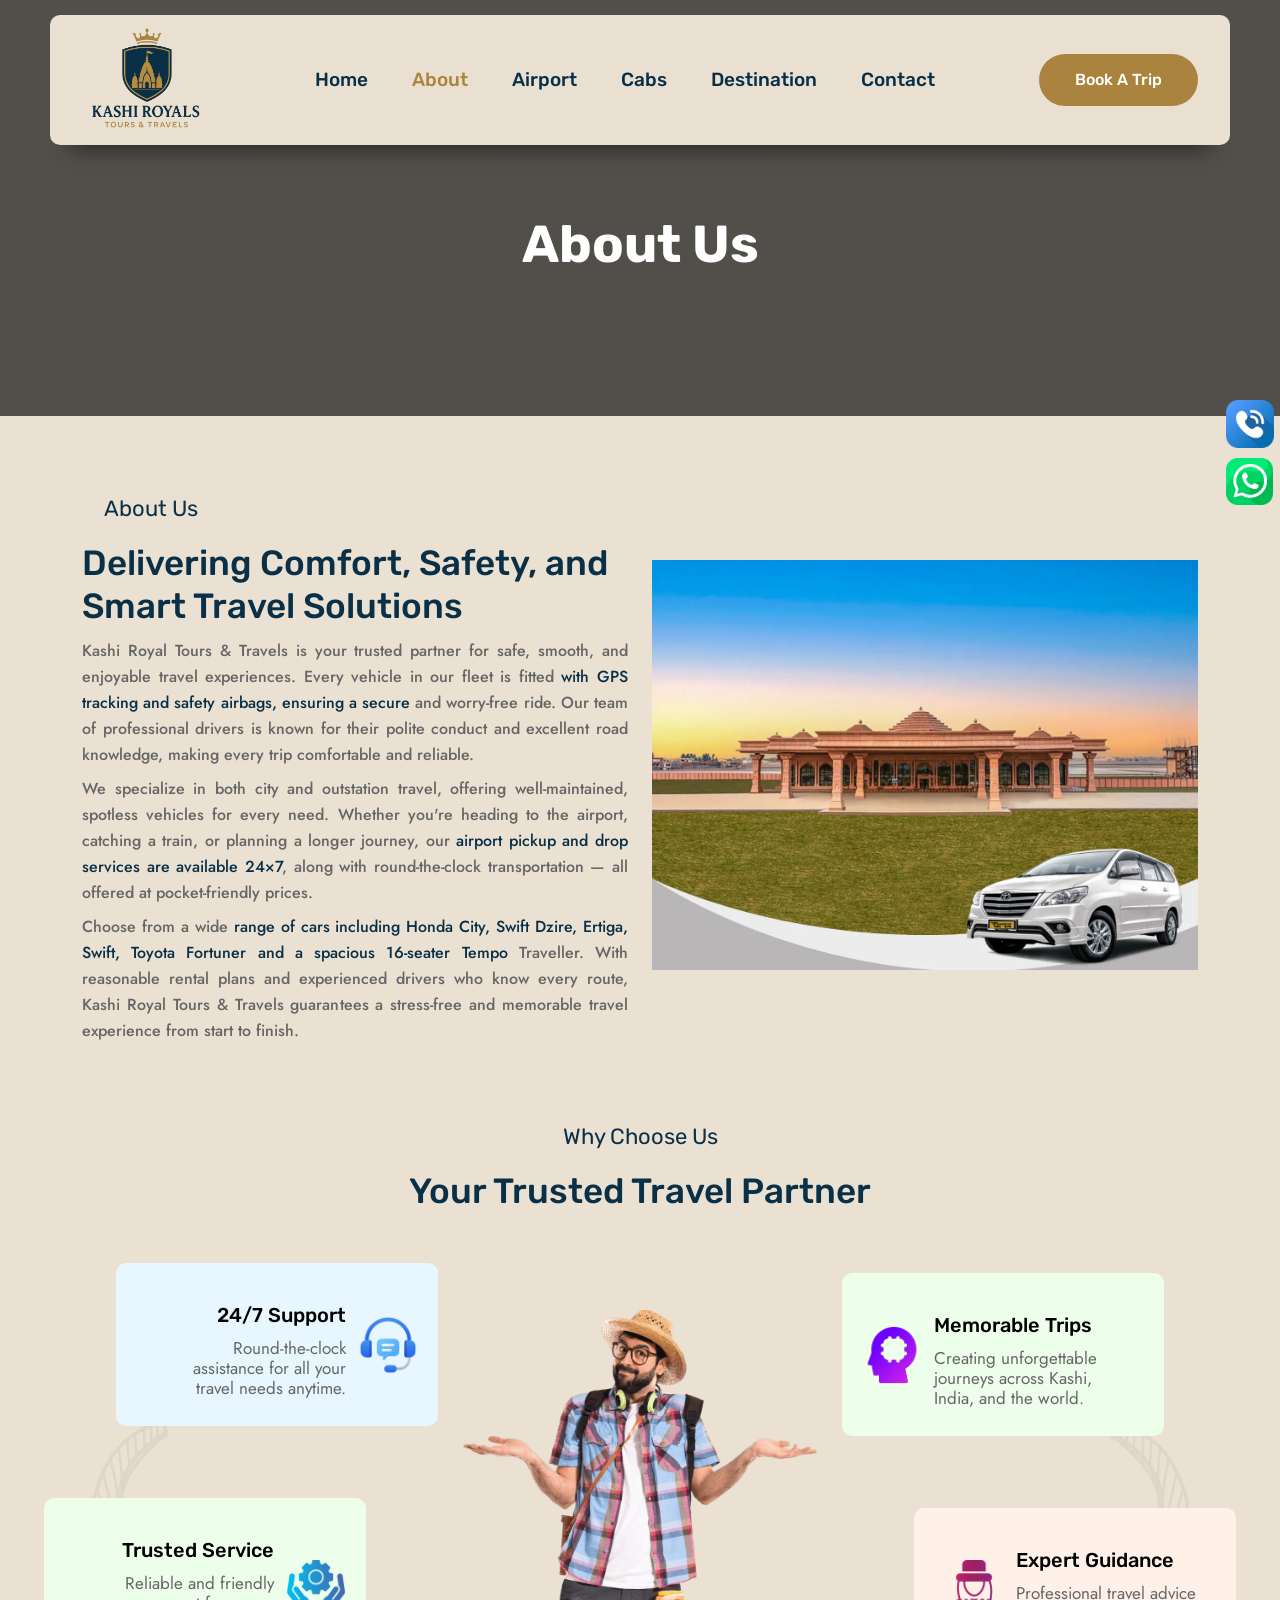
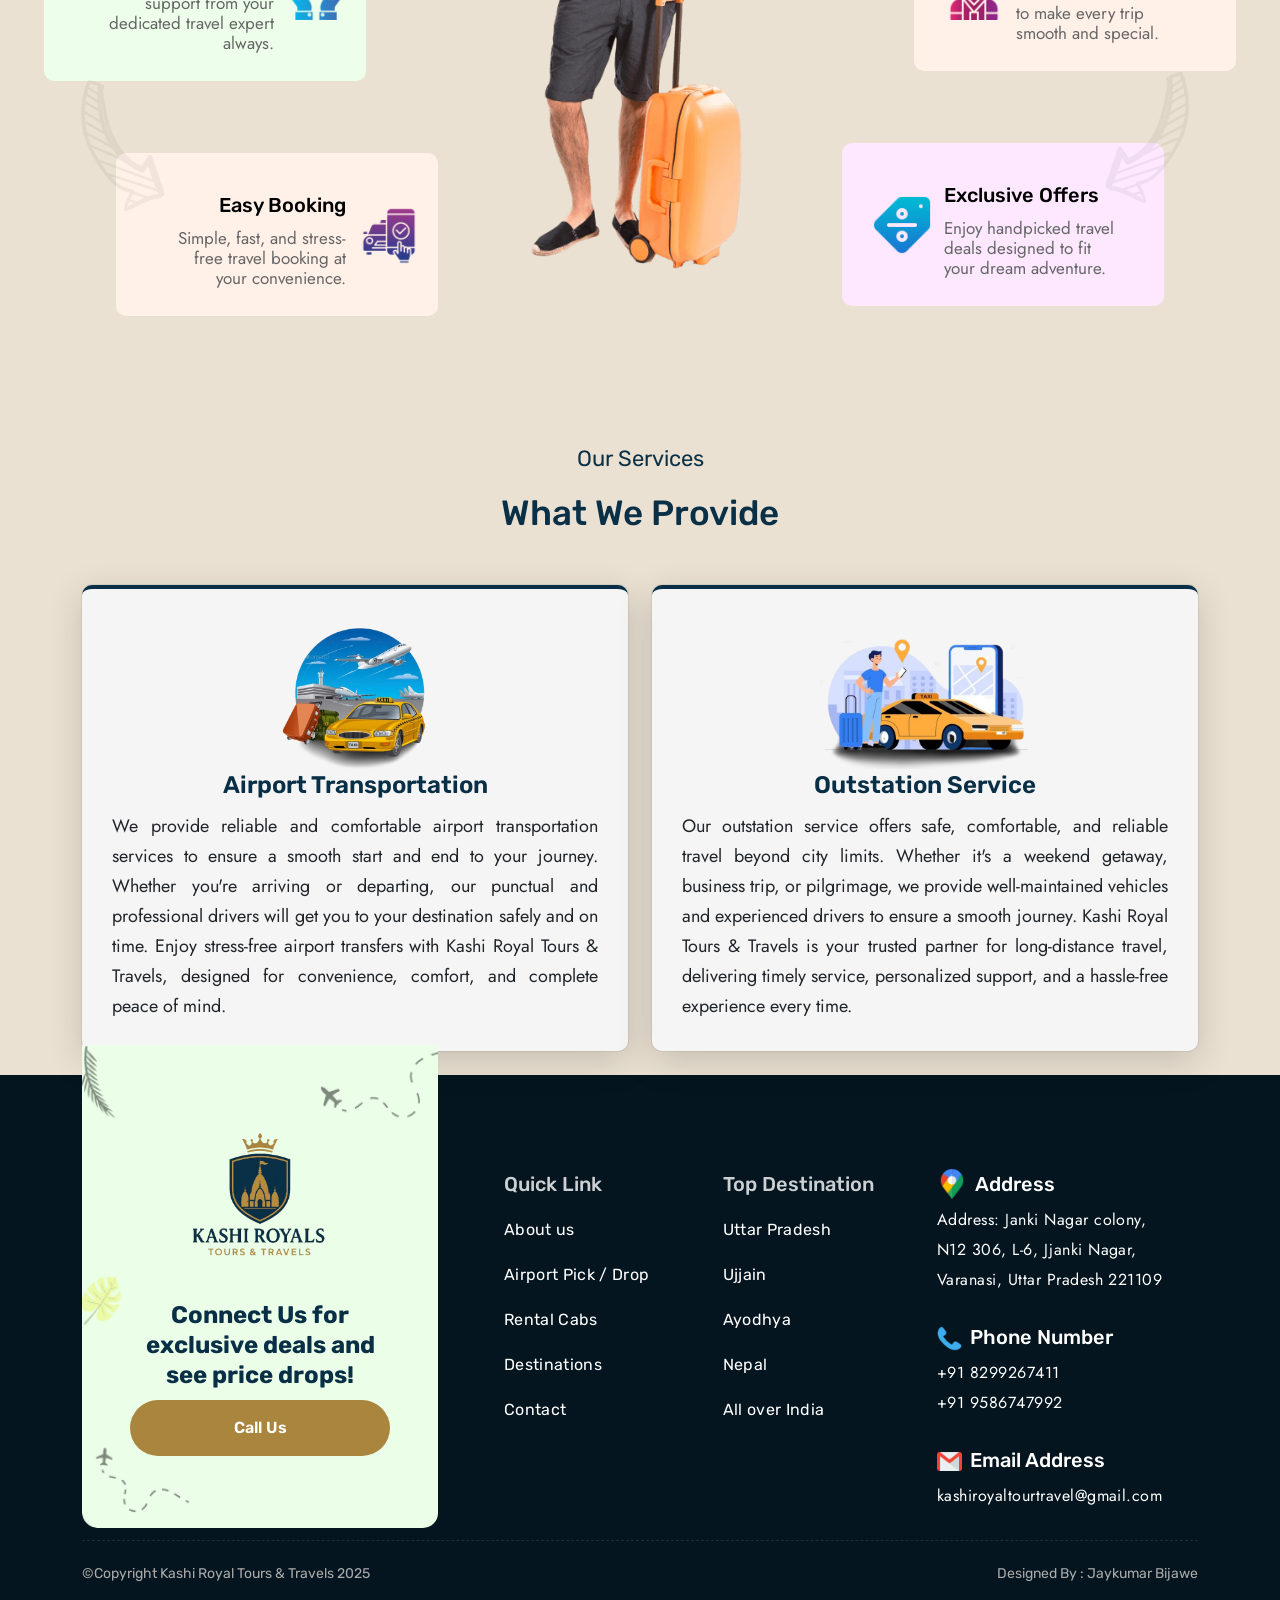
==== commit 43925e3c: "Add files via upload Signed-off-by: jkbijawe <jkbijawe24@gmail.com>" ====
--- a/about.html
+++ b/about.html
@@ -19,10 +19,27 @@
     <link rel="stylesheet" href="assets/css/select2.css" />
     <link rel="stylesheet" href="assets/css/main.css" />
     <title>Kashi Tours & Travels Agency Varanasi</title>
-   
+     <style>
+        .breadcrumb-section {
+            background-image: linear-gradient(270deg, rgba(17, 17, 17, 0.7), rgba(17, 17, 17, 0.7) 101.02%), url(assets/image/banner-img/banner-about.jpg);
+            background-repeat: no-repeat;
+            background-size: cover;
+            padding: 117px 0 117px;
+        }
+    </style>
 </head>
 
 <body>
+     <div class="fix-icons">
+        <div class="icon-wrapper">
+            <img src="assets/image/logo/telephone-call.png" alt="Call" class="img-fluid" style="max-height: 48px;">
+            <span class="hover-label">Call Us</span>
+        </div>
+        <div class="icon-wrapper">
+            <img src="assets/image/logo/whatsapp (1).png" alt="WhatsApp" class="img-fluid" style="max-height: 47px;">
+            <span class="hover-label">Chat Us</span>
+        </div>
+    </div>
 
     <!-- scroll top -->
     <div class="circle-container">
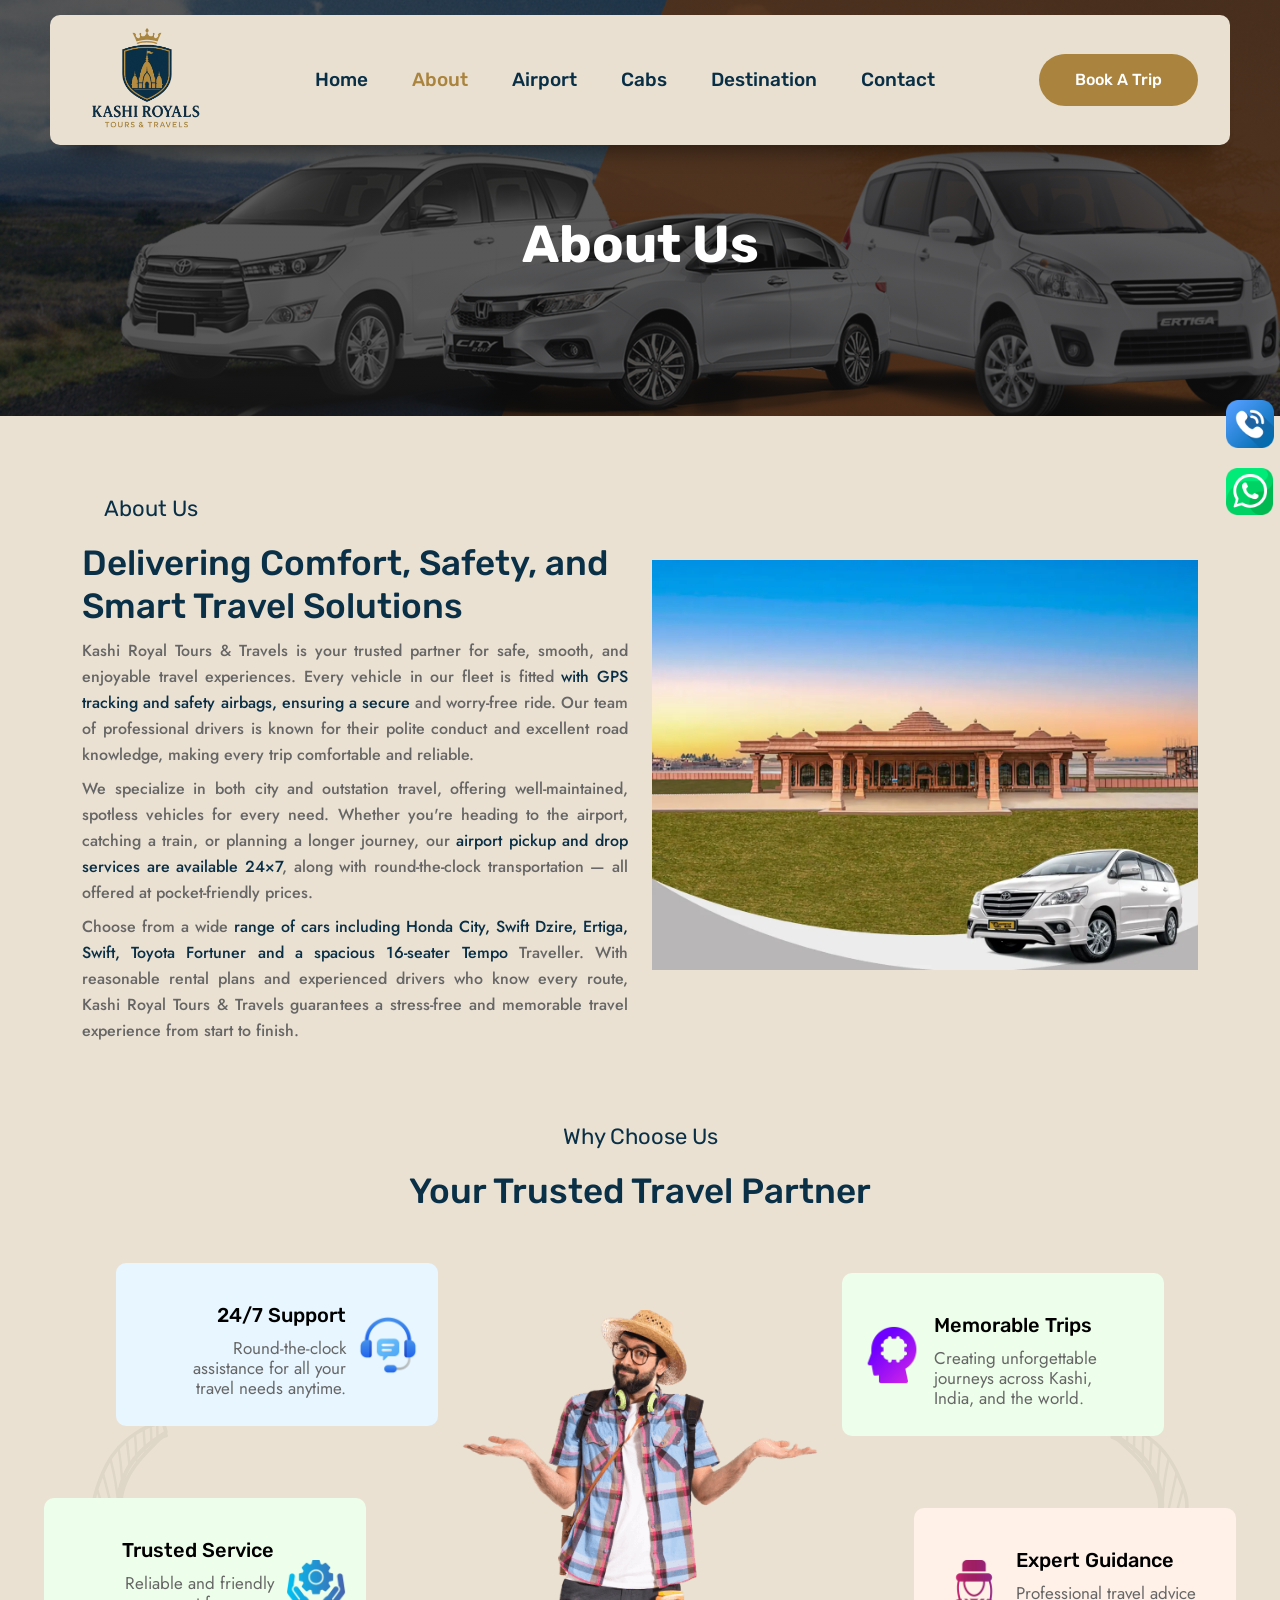
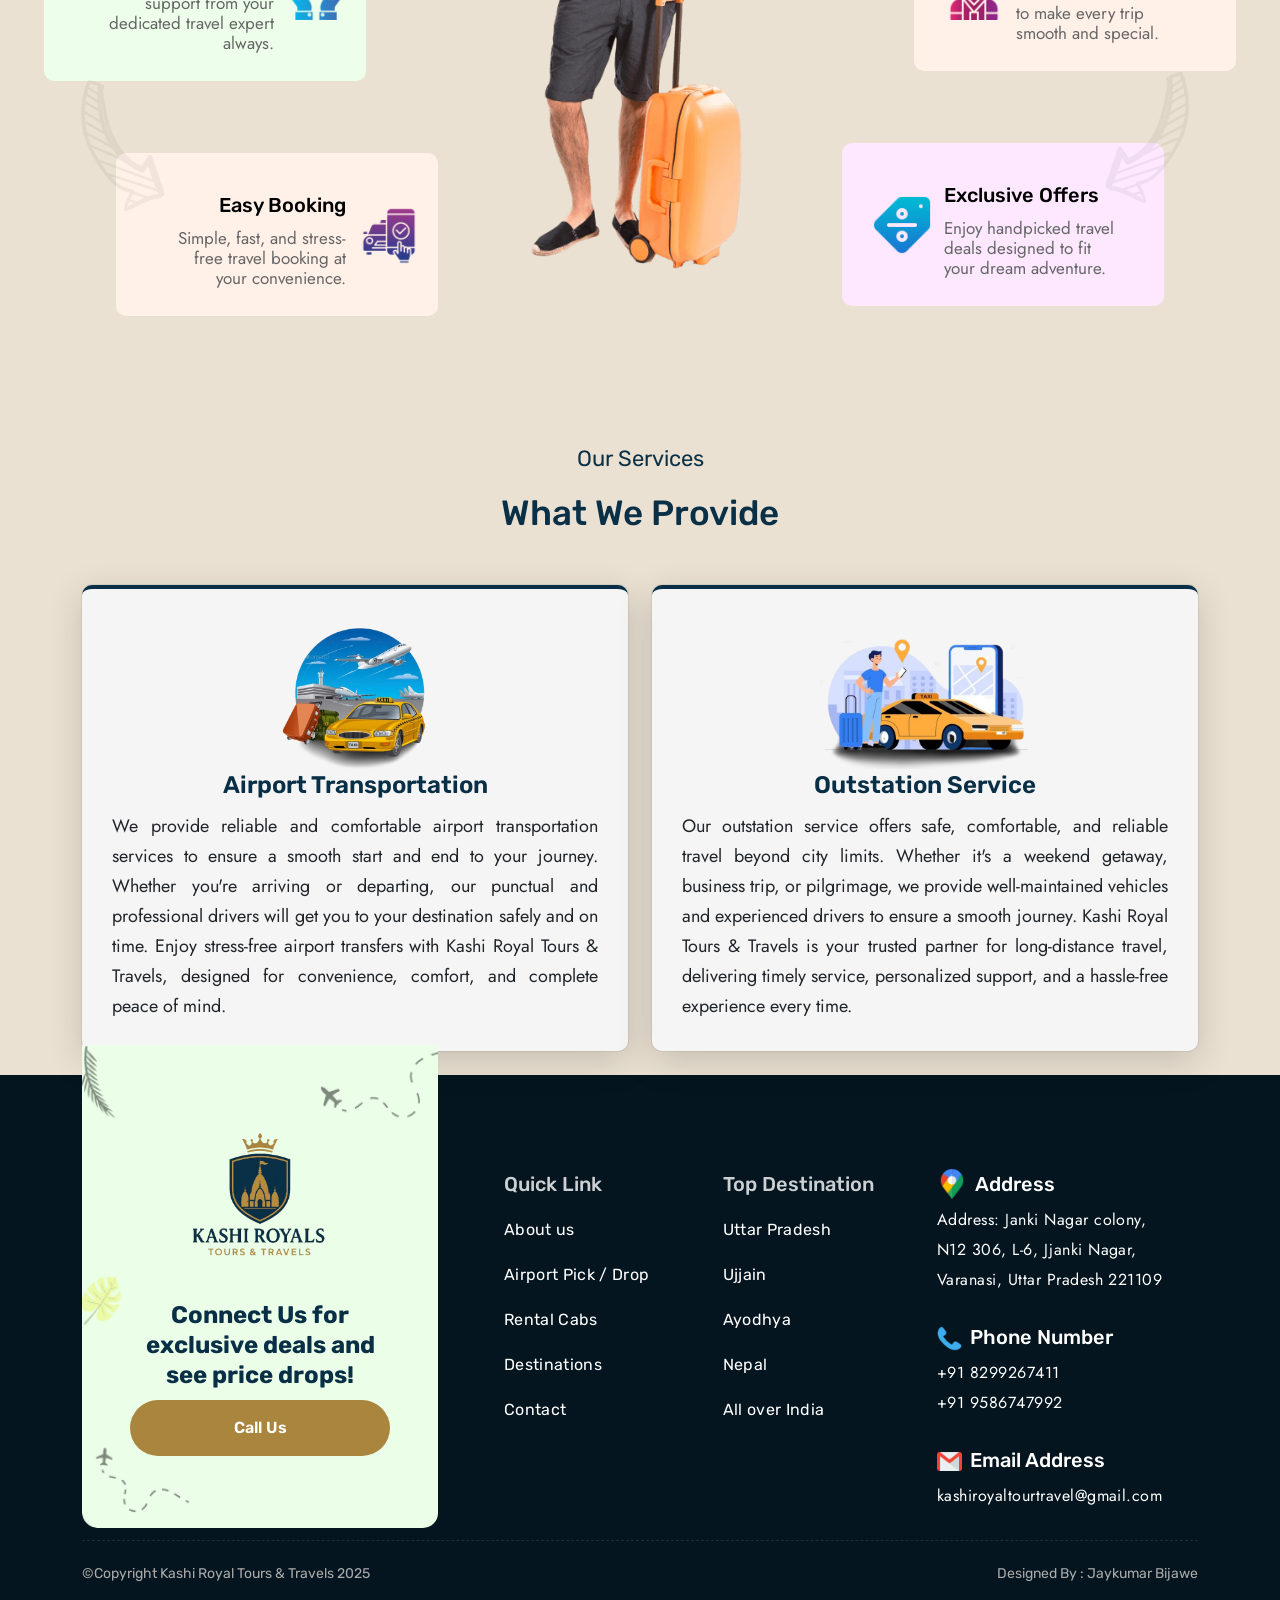
==== commit a4269f1d: "Add files via upload Signed-off-by: jkbijawe <jkbijawe24@gmail.com>" ====
--- a/about.html
+++ b/about.html
@@ -31,14 +31,18 @@
 
 <body>
      <div class="fix-icons">
-        <div class="icon-wrapper">
-            <img src="assets/image/logo/telephone-call.png" alt="Call" class="img-fluid" style="max-height: 48px;">
-            <span class="hover-label">Call Us</span>
-        </div>
-        <div class="icon-wrapper">
-            <img src="assets/image/logo/whatsapp (1).png" alt="WhatsApp" class="img-fluid" style="max-height: 47px;">
-            <span class="hover-label">Chat Us</span>
-        </div>
+        <a href="tel:8299267411">
+            <div class="icon-wrapper">
+                <img src="assets/image/logo/telephone-call.png" alt="Call" class="img-fluid" style="max-height: 48px;">
+                <span class="hover-label">Call Us</span>
+            </div>
+        </a>
+        <a href="https://wa.me/9586747992" target="_blank">
+    <div class="icon-wrapper">
+        <img src="assets/image/logo/whatsapp (1).png" alt="WhatsApp" class="img-fluid" style="max-height: 47px;">
+        <span class="hover-label">Chat Us</span>
+    </div>
+</a>
     </div>
 
     <!-- scroll top -->
@@ -102,7 +106,7 @@
                         <img src="assets/image/logo/cab.png" alt="" style="max-height: 40px;" class="img-fluid" >
                     </a>
                 </div> -->
-                <a class="primary-btn orange-color d-lg-flex d-none" href="">Book A Trip</a>
+                <a class="primary-btn orange-color d-lg-flex d-none" href="tel:8299267411">Book A Trip</a>
                 <div class="sidebar-button mobile-menu-btn">
                     <img src="assets/image/logo/menu.png" alt="" style="max-height: 28px;" class="img-fluid">
                 </div>
@@ -379,11 +383,11 @@
                             </div>
                             <h3>Connect Us for exclusive deals and see price drops!</h3>
 
-                            <form>
-                                <button class="primary-submit two" type="submit">
+                            <a href="tel:8299267411">
+                                <button class="primary-submit two" type="button">
                                     Call Us
                                 </button>
-                            </form>
+                            </a>
                         </div>
                     </div>
                 </div>
--- a/assets/css/main.css
+++ b/assets/css/main.css
@@ -1,38010 +1,38010 @@
-@import url("https://fonts.googleapis.com/css2?family=Jost:ital,wght@0,100..900;1,100..900&family=Rubik:ital,wght@0,300..900;1,300..900&family=Satisfy&display=swap");
-
-.pb-80 {
-  padding-bottom: 80px;
-}
-
-@media (min-width: 992px) and (max-width: 1199px) {
-  .pb-80 {
-    padding-bottom: 60px;
-  }
-}
-
-@media (max-width: 767px) {
-  .pb-80 {
-    padding-bottom: 40px;
-  }
-}
-
-.pb-90 {
-  padding-bottom: 90px;
-}
-
-@media (max-width: 991px) {
-  .pb-90 {
-    padding-bottom: 80px;
-  }
-}
-
-@media (max-width: 767px) {
-  .pb-90 {
-    padding-bottom: 70px;
-  }
-}
-
-.pb-190 {
-  padding-bottom: 190px;
-}
-
-.pb-30 {
-  padding-bottom: 30px;
-}
-
-.pb-8 {
-  padding-bottom: 8px;
-}
-
-.pb-18 {
-  padding-bottom: 18px;
-}
-
-.pb-32 {
-  padding-bottom: 32px;
-}
-
-.pb-35 {
-  padding-bottom: 35px;
-}
-
-.pb-40 {
-  padding-bottom: 40px;
-}
-
-@media (max-width: 1399px) {
-  .pb-40 {
-    padding-bottom: 20px;
-  }
-}
-
-.pb-44 {
-  padding-bottom: 44px;
-}
-
-@media (max-width: 1399px) {
-  .pb-44 {
-    padding-bottom: 30px;
-  }
-}
-
-.pb-46 {
-  padding-bottom: 46px;
-}
-
-.pb-10 {
-  padding-bottom: 10px;
-}
-
-.pb-12 {
-  padding-bottom: 12px;
-}
-
-.pb-14 {
-  padding-bottom: 14px;
-}
-
-.pb-16 {
-  padding-bottom: 16px;
-}
-
-.pb-20 {
-  padding-bottom: 20px;
-}
-
-.pb-24 {
-  padding-bottom: 24px;
-}
-
-.pb-28 {
-  padding-bottom: 28px;
-}
-
-.pb-12 {
-  padding-bottom: 12px;
-}
-
-.pb-14 {
-  padding-bottom: 14px;
-}
-
-.pt-50 {
-  padding-top: 54px;
-}
-
-.pt-60 {
-  padding-top: 60px;
-}
-
-.pt-65 {
-  padding-top: 65px;
-}
-
-.pt-117 {
-  padding-top: 117px;
-}
-
-.pt-100 {
-  padding-top: 100px;
-}
-
-@media (max-width: 1499px) {
-  .pt-100 {
-    padding-top: 70px;
-  }
-}
-
-.pt-110 {
-  padding-top: 110px;
-}
-
-@media (min-width: 992px) and (max-width: 1199px) {
-  .pt-110 {
-    padding-top: 90px;
-  }
-}
-
-@media (max-width: 991px) {
-  .pt-110 {
-    padding-top: 70px;
-  }
-}
-
-.pt-70 {
-  padding-top: 70px;
-}
-
-.pt-85 {
-  padding-top: 85px;
-}
-
-.pt-80 {
-  padding-top: 80px;
-}
-
-.pt-88 {
-  padding-top: 88px;
-}
-
-.pt-125 {
-  padding-top: 125px;
-}
-
-@media (min-width: 992px) and (max-width: 1199px) {
-  .pt-125 {
-    padding-top: 100px;
-  }
-}
-
-@media (max-width: 991px) {
-  .pt-125 {
-    padding-top: 90px;
-  }
-}
-
-@media (max-width: 767px) {
-  .pt-125 {
-    padding-top: 70px;
-  }
-}
-
-.pb-125 {
-  padding-bottom: 125px;
-}
-
-@media (min-width: 992px) and (max-width: 1199px) {
-  .pb-125 {
-    padding-bottom: 100px;
-  }
-}
-
-@media (max-width: 991px) {
-  .pb-125 {
-    padding-bottom: 90px;
-  }
-}
-
-.pt-155 {
-  padding-top: 155px;
-}
-
-@media (min-width: 992px) and (max-width: 1199px) {
-  .pt-155 {
-    padding-top: 145px;
-  }
-}
-
-@media (max-width: 991px) {
-  .pt-155 {
-    padding-top: 120px;
-  }
-}
-
-.mb-8 {
-  margin-bottom: 8px;
-}
-
-.mb-10 {
-  margin-bottom: 10px;
-}
-
-.mb-14 {
-  margin-bottom: 14px;
-}
-
-.mb-16 {
-  margin-bottom: 1px;
-}
-
-.mb-60 {
-  margin-bottom: 60px;
-}
-
-.mb-65 {
-  margin-bottom: 65px;
-}
-
-@media (min-width: 768px) and (max-width: 991px) {
-  .mb-65 {
-    margin-bottom: 45px;
-  }
-}
-
-.mb-20 {
-  margin-bottom: 20px;
-}
-
-.mb-22 {
-  margin-bottom: 22px;
-}
-
-.mb-24 {
-  margin-bottom: 24px;
-}
-
-.mb-28 {
-  margin-bottom: 28px;
-}
-
-.mb-35 {
-  margin-bottom: 35px;
-}
-
-.mb-40 {
-  margin-bottom: 40px;
-}
-
-@media (max-width: 991px) {
-  .mb-40 {
-    margin-bottom: 30px;
-  }
-}
-
-.mb-44 {
-  margin-bottom: 44px;
-}
-
-@media (max-width: 991px) {
-  .mb-44 {
-    margin-bottom: 0px;
-  }
-}
-
-.mb-45 {
-  margin-bottom: 45px;
-}
-
-.mb-50 {
-  margin-bottom: 50px;
-}
-
-@media (max-width: 1199px) {
-  .mb-50 {
-    margin-bottom: 40px;
-  }
-}
-
-.mb-48 {
-  margin-bottom: 48px;
-}
-
-@media (max-width: 1399px) {
-  .mb-48 {
-    margin-bottom: 30px;
-  }
-}
-
-.mb-55 {
-  margin-bottom: 55px;
-}
-
-.mb-60 {
-  margin-bottom: 60px;
-}
-
-@media (max-width: 991px) {
-  .mb-60 {
-    margin-bottom: 50px;
-  }
-}
-
-.mb-70 {
-  margin-bottom: 70px;
-}
-
-@media (min-width: 992px) and (max-width: 1199px) {
-  .mb-70 {
-    margin-bottom: 60px;
-  }
-}
-
-@media (max-width: 991px) {
-  .mb-70 {
-    margin-bottom: 50px;
-  }
-}
-
-@media (max-width: 767px) {
-  .mb-70 {
-    margin-bottom: 50px;
-  }
-}
-
-.mb-80 {
-  margin-bottom: 80px;
-}
-
-@media (max-width: 991px) {
-  .mb-80 {
-    margin-bottom: 70px;
-  }
-}
-
-@media (max-width: 767px) {
-  .mb-80 {
-    margin-bottom: 50px;
-  }
-}
-
-.mb-150 {
-  margin-bottom: 150px;
-}
-
-.mb-28 {
-  margin-bottom: 28px;
-}
-
-@media (max-width: 767px) {
-  .mb-28 {
-    margin-bottom: 14px;
-  }
-}
-
-.mb-24 {
-  margin-bottom: 24px;
-}
-
-.mb-40 {
-  margin-bottom: 40px;
-}
-
-.pb-170 {
-  padding-bottom: 170px;
-}
-
-@media (max-width: 1499px) {
-  .pb-170 {
-    padding-bottom: 150px;
-  }
-}
-
-.pt-170 {
-  padding-top: 170px;
-}
-
-@media (min-width: 1400px) and (max-width: 1599px) {
-  .pt-170 {
-    padding-top: 100px;
-  }
-}
-
-@media (max-width: 991px) {
-  .pt-170 {
-    padding-top: 120px;
-  }
-}
-
-@media (max-width: 350px) {
-  .pt-170 {
-    padding-top: 120px;
-  }
-}
-
-.pb-120 {
-  padding-bottom: 120px;
-}
-
-@media (max-width: 1699px) {
-  .pb-120 {
-    padding-bottom: 100px;
-  }
-}
-
-@media (min-width: 1200px) and (max-width: 1399px) {
-  .pb-120 {
-    padding-bottom: 100px;
-  }
-}
-
-@media (min-width: 992px) and (max-width: 1199px) {
-  .pb-120 {
-    padding-bottom: 80px;
-  }
-}
-
-@media (max-width: 991px) {
-  .pb-120 {
-    padding-bottom: 55px;
-  }
-}
-
-@media (max-width: 767px) {
-  .pb-120 {
-    padding-bottom: 50px;
-  }
-}
-
-.pb-164 {
-  padding-bottom: 164px;
-}
-
-@media (max-width: 991px) {
-  .pb-164 {
-    padding-bottom: 90px;
-  }
-}
-
-@media (max-width: 350px) {
-  .pb-164 {
-    padding-bottom: 100px;
-  }
-}
-
-.pb-50 {
-  padding-bottom: 50px;
-}
-
-.pb-54 {
-  padding-bottom: 54px;
-}
-
-.pb-14 {
-  padding-bottom: 14px;
-}
-
-@media (max-width: 1199px) {
-  .pb-14 {
-    padding-bottom: 10px;
-  }
-}
-
-.pb-70 {
-  padding-bottom: 70px;
-}
-
-.pb-100 {
-  padding-bottom: 100px;
-}
-
-@media (max-width: 1499px) {
-  .pb-100 {
-    padding-bottom: 70px;
-  }
-}
-
-.pt-95 {
-  padding-top: 95px;
-}
-
-@media (max-width: 991px) {
-  .pt-95 {
-    padding-top: 80px;
-  }
-}
-
-@media (max-width: 767px) {
-  .pt-95 {
-    padding-top: 70px;
-  }
-}
-
-.pb-95 {
-  padding-bottom: 95px;
-}
-
-@media (max-width: 991px) {
-  .pb-95 {
-    padding-bottom: 80px;
-  }
-}
-
-@media (max-width: 767px) {
-  .pb-95 {
-    padding-bottom: 70px;
-  }
-}
-
-.pb-65 {
-  padding-bottom: 65px;
-}
-
-.pb-110 {
-  padding-bottom: 110px;
-}
-
-@media (max-width: 1199px) {
-  .pb-110 {
-    padding-bottom: 90px;
-  }
-}
-
-.pb-150 {
-  padding-bottom: 150px;
-}
-
-@media (min-width: 992px) and (max-width: 1199px) {
-  .pb-150 {
-    margin-top: 100px;
-  }
-}
-
-@media (max-width: 991px) {
-  .pb-150 {
-    margin-top: 90px;
-  }
-}
-
-.pt-200 {
-  padding-top: 200px;
-}
-
-@media (max-width: 991px) {
-  .pt-200 {
-    padding-top: 85px;
-  }
-}
-
-@media (max-width: 767px) {
-  .pt-200 {
-    padding-top: 26px;
-  }
-}
-
-.mr-80 {
-  margin-right: 80px;
-}
-
-.ml-300 {
-  margin-left: 300px;
-}
-
-.mt-75 {
-  margin-top: 75px;
-}
-
-.mt-80 {
-  margin-top: 80px;
-}
-
-@media (min-width: 768px) and (max-width: 991px) {
-  .mt-80 {
-    margin-top: 50px;
-  }
-}
-
-@media (max-width: 425px) {
-  .mt-80 {
-    margin-top: 40px;
-  }
-}
-
-.mb-8 {
-  margin-bottom: 8px;
-}
-
-@media (min-width: 768px) and (max-width: 991px) {
-  .mb-8 {
-    margin-bottom: 15px;
-  }
-}
-
-@media (max-width: 767px) {
-  .mb-8 {
-    margin-bottom: 15px;
-  }
-}
-
-.mb-20 {
-  margin-bottom: 20px;
-}
-
-.mb-24 {
-  margin-bottom: 24px;
-}
-
-@media (max-width: 1199px) {
-  .mb-24 {
-    margin-bottom: 15px;
-  }
-}
-
-.mb-80 {
-  margin-bottom: 80px;
-}
-
-@media (min-width: 768px) and (max-width: 991px) {
-  .mb-80 {
-    margin-bottom: 50px;
-  }
-}
-
-@media (max-width: 425px) {
-  .mb-80 {
-    margin-bottom: 30px;
-  }
-}
-
-.mb-100 {
-  margin-bottom: 100px;
-}
-
-@media (max-width: 1399px) {
-  .mb-100 {
-    margin-bottom: 50px;
-  }
-}
-
-.pl-85 {
-  margin-left: 85px;
-}
-
-.mt-100 {
-  margin-top: 110px !important;
-}
-
-@media (max-width: 991px) {
-  .mt-100 {
-    margin-top: 80px !important;
-  }
-}
-
-.mt-120 {
-  margin-top: 120px;
-}
-
-@media (min-width: 992px) and (max-width: 1199px) {
-  .mt-120 {
-    margin-top: 100px;
-  }
-}
-
-@media (max-width: 991px) {
-  .mt-120 {
-    margin-top: 90px;
-  }
-}
-
-.mt-130 {
-  margin-top: 130px;
-}
-
-@media (min-width: 992px) and (max-width: 1199px) {
-  .mt-130 {
-    margin-top: 100px;
-  }
-}
-
-@media (max-width: 991px) {
-  .mt-130 {
-    margin-top: 90px;
-  }
-}
-
-.mb-80 {
-  margin-bottom: 80px;
-}
-
-@media (min-width: 992px) and (max-width: 1199px) {
-  .mb-80 {
-    margin-bottom: 70px;
-  }
-}
-
-@media (max-width: 991px) {
-  .mb-80 {
-    margin-bottom: 70px;
-  }
-}
-
-.mb-90 {
-  margin-bottom: 90px;
-}
-
-@media (max-width: 991px) {
-  .mb-90 {
-    margin-bottom: 70px;
-  }
-}
-
-@media (max-width: 767px) {
-  .mb-90 {
-    margin-bottom: 50px;
-  }
-}
-
-.mb-100 {
-  margin-bottom: 100px;
-}
-
-@media (max-width: 991px) {
-  .mb-100 {
-    margin-bottom: 80px;
-  }
-}
-
-@media (max-width: 767px) {
-  .mb-100 {
-    margin-bottom: 60px;
-  }
-}
-
-.mb-110 {
-  margin-bottom: 110px;
-}
-
-@media (min-width: 992px) and (max-width: 1199px) {
-  .mb-110 {
-    margin-bottom: 90px;
-  }
-}
-
-@media (max-width: 991px) {
-  .mb-110 {
-    margin-bottom: 80px;
-  }
-}
-
-.mb-120 {
-  margin-bottom: 120px;
-}
-
-@media (min-width: 992px) and (max-width: 1199px) {
-  .mb-120 {
-    margin-bottom: 100px;
-  }
-}
-
-@media (max-width: 991px) {
-  .mb-120 {
-    margin-bottom: 90px;
-  }
-}
-
-.mb-130 {
-  margin-bottom: 130px;
-}
-
-@media (min-width: 992px) and (max-width: 1199px) {
-  .mb-130 {
-    margin-bottom: 100px;
-  }
-}
-
-@media (max-width: 991px) {
-  .mb-130 {
-    margin-bottom: 90px;
-  }
-}
-
-.pt-40 {
-  padding-top: 40px;
-}
-
-.pt-42 {
-  padding-top: 42px;
-}
-
-.mb-15 {
-  margin-bottom: 15px;
-}
-
-.pb-150 {
-  padding-bottom: 150px;
-}
-
-.mb-122 {
-  margin-bottom: 122px;
-}
-
-.mb-10 {
-  margin-bottom: 10px;
-}
-
-.pt-90 {
-  padding-top: 90px;
-}
-
-@media (max-width: 991px) {
-  .pt-90 {
-    padding-top: 80px;
-  }
-}
-
-@media (max-width: 767px) {
-  .pt-90 {
-    padding-top: 70px;
-  }
-}
-
-.pt-110 {
-  padding-top: 110px;
-}
-
-@media (min-width: 992px) and (max-width: 1199px) {
-  .pt-110 {
-    padding-top: 90px;
-  }
-}
-
-@media (max-width: 991px) {
-  .pt-110 {
-    padding-top: 70px;
-  }
-}
-
-.pt-120 {
-  padding-top: 120px;
-}
-
-@media (min-width: 1200px) and (max-width: 1399px) {
-  .pt-120 {
-    padding-top: 100px;
-  }
-}
-
-@media (min-width: 992px) and (max-width: 1199px) {
-  .pt-120 {
-    padding-top: 80px;
-  }
-}
-
-@media (max-width: 991px) {
-  .pt-120 {
-    padding-top: 80px;
-  }
-}
-
-.pt-135 {
-  padding-top: 135px;
-}
-
-@media (min-width: 992px) and (max-width: 1199px) {
-  .pt-135 {
-    padding-top: 120px;
-  }
-}
-
-@media (min-width: 768px) and (max-width: 991px) {
-  .pt-135 {
-    padding-top: 110px;
-  }
-}
-
-@media (max-width: 576px) {
-  .pt-135 {
-    padding-top: 80px;
-  }
-}
-
-.pt-150 {
-  padding-top: 150px;
-}
-
-@media (min-width: 992px) and (max-width: 1199px) {
-  .pt-150 {
-    padding-top: 120px;
-  }
-}
-
-@media (max-width: 991px) {
-  .pt-150 {
-    padding-top: 120px;
-  }
-}
-
-@media (max-width: 576px) {
-  .pt-150 {
-    padding-top: 80px;
-  }
-}
-
-.pt-95 {
-  padding-top: 95px;
-}
-
-.pt-80 {
-  padding-top: 80px;
-}
-
-.pt-50 {
-  padding-top: 50px;
-}
-
-@media (min-width: 992px) and (max-width: 1199px) {
-  .pt-50 {
-    padding-top: 40px;
-  }
-}
-
-@media (max-width: 991px) {
-  .pt-50 {
-    padding-top: 30px;
-  }
-}
-
-.pt-40 {
-  padding-top: 40px;
-}
-
-.pt-35 {
-  padding-top: 35px;
-}
-
-.pt-32 {
-  padding-top: 32px;
-}
-
-.pt-30 {
-  padding-top: 30px;
-}
-
-.pe-80 {
-  padding-right: 80px;
-}
-
-.pb-60 {
-  padding-bottom: 60px;
-}
-
-.pl-110 {
-  padding-left: 110px;
-}
-
-@media (min-width: 1400px) and (max-width: 1599px) {
-  .pl-110 {
-    padding-left: 70px;
-  }
-}
-
-@media (min-width: 1200px) and (max-width: 1399px) {
-  .pl-110 {
-    padding-left: 40px;
-  }
-}
-
-@media (max-width: 1199px) {
-  .pl-110 {
-    padding-left: unset;
-  }
-}
-
-.pb-48 {
-  padding-bottom: 48px;
-}
-
-@media (max-width: 767px) {
-  .pb-48 {
-    padding-bottom: 30px;
-  }
-}
-
-.mt-15 {
-  margin-top: 15px;
-}
-
-.mt-25 {
-  margin-top: 25px;
-}
-
-.mt-28 {
-  margin-top: 28px;
-}
-
-.mt-30 {
-  margin-top: 30px;
-}
-
-.mt-32 {
-  margin-top: 32px;
-}
-
-.mt-40 {
-  margin-top: 40px;
-}
-
-.mt-50 {
-  margin-top: 50px;
-}
-
-.mt-60 {
-  margin-top: 60px;
-}
-
-@media (max-width: 767px) {
-  .mt-60 {
-    margin-top: 40px;
-  }
-}
-
-.mt-70 {
-  margin-top: 70px;
-}
-
-@media (max-width: 767px) {
-  .mt-70 {
-    margin-top: 40px;
-  }
-}
-
-.mb-20 {
-  margin-bottom: 20px;
-}
-
-.mb-25 {
-  margin-bottom: 25px;
-}
-
-@media (max-width: 1199px) {
-  .mb-25 {
-    margin-bottom: 15px;
-  }
-}
-
-.mb-30 {
-  margin-bottom: 30px;
-}
-
-.mb-34 {
-  margin-bottom: 34px;
-}
-
-.mb-40 {
-  margin-bottom: 40px;
-}
-
-@media (min-width: 1200px) and (max-width: 1399px) {
-  .mb-40 {
-    margin-bottom: 30px;
-  }
-}
-
-.mb-50 {
-  margin-bottom: 50px;
-}
-
-.mb-54 {
-  margin-bottom: 54px;
-}
-
-.mb-80 {
-  margin-bottom: 80px;
-}
-
-@media (max-width: 1199px) {
-  .mb-80 {
-    margin-bottom: 50px;
-  }
-}
-
-@media (max-width: 767px) {
-  .mb-80 {
-    margin-bottom: 40px;
-  }
-}
-
-.mb-100 {
-  margin-bottom: 100px;
-}
-
-@media (max-width: 991px) {
-  .mb-100 {
-    margin-bottom: 60px;
-  }
-}
-
-@media (max-width: 767px) {
-  .mb-100 {
-    margin-bottom: 40px;
-  }
-}
-
-.mb-50 {
-  margin-bottom: 50px;
-}
-
-@media (max-width: 1199px) {
-  .mb-50 {
-    margin-bottom: 35px;
-  }
-}
-
-@media (max-width: 767px) {
-  .mb-50 {
-    margin-bottom: 40px;
-  }
-}
-
-.mt-60 {
-  margin-top: 60px;
-}
-
-@media (max-width: 767px) {
-  .mt-60 {
-    margin-top: 40px;
-  }
-}
-
-.mt-70 {
-  margin-top: 70px;
-}
-
-@media (max-width: 991px) {
-  .mt-70 {
-    margin-top: 40px;
-  }
-}
-
-:root {
-  --primary-color: rgba(77, 166, 39, 1);
-  --primary-color-three: rgba(243, 128, 53, 1);
-  --primary-color-opc: rgba(16, 197, 129, 0.5);
-  --primary-color-opc-2: rgba(98, 192, 58, 0.45);
-  --title-color: rgba(17, 17, 17, 1);
-  --title-color-opp: rgba(17, 17, 17, 0.9);
-  --white-color: rgba(255, 255, 255, 1);
-  --white-color-opp: rgba(255, 255, 255, 0.7);
-  --paragraph-color: rgba(102, 102, 102, 1);
-}
-
-/* font name */
-/* font name */
-* {
-  margin: 0;
-  padding: 0;
-  scroll-behavior: smooth;
-}
-
-html {
-  font-size: 100%;
-  scroll-behavior: smooth;
-}
-
-body {
-  margin: 0;
-  padding: 0;
-  font-family: "Rubik", serif;
-  color: var(title-color);
-  font-size: 16px;
-  font-weight: 400;
-  line-height: 30px;
-  background-color: #EAE1D2;
-}
-
-h1,
-h2,
-h3,
-h4,
-h5,
-h6 {
-  font-family: "Rubik", serif;
-  font-weight: 600;
-  line-height: 1.4;
-  color: var(--title-color);
-}
-
-input {
-  border: none;
-  outline: none;
-  width: 100%;
-  border-radius: 5px;
-  padding: 5px 10px;
-}
-
-button {
-  outline: none;
-  border: none;
-}
-
-i.bx {
-  vertical-align: middle;
-}
-
-img {
-  max-width: 100%;
-  height: auto;
-}
-
-a {
-  text-decoration: none;
-}
-
-p {
-  font-family: "Jost", serif;
-  font-size: 18px;
-  font-weight: 400;
-  line-height: 30px;
-  margin-bottom: 0px;
-}
-
-ul {
-  margin: 0;
-  padding: 0;
-  list-style: none;
-}
-
-.primary-btn {
-  font-family: "Rubik", serif;
-  font-size: 16px;
-  font-weight: 500;
-  line-height: 16px;
-  color: var(--white-color);
-  background-color: var(--primary-color);
-  padding: 16px 37px;
-  transition: 0.3s;
-  position: relative;
-  overflow: hidden;
-  z-index: 1;
-  white-space: nowrap;
-  border-radius: 30px;
-  display: inline-block;
-}
-
-.primary-btn.three {
-  border-radius: 5px;
-  background-color: var(--primary-color);
-  padding: 17.5px 36.3px;
-  font-size: 16px;
-  line-height: 1;
-  font-weight: 600;
-}
-
-.primary-btn.three::after {
-  position: absolute;
-  content: "";
-  display: block;
-  left: 0;
-  top: 0;
-  height: 100%;
-  width: 100%;
-  bottom: 0;
-  background-color: var(--primary-color-three);
-  transform: scale(0, 1);
-  transform-origin: left;
-  z-index: -1;
-  transition: all 0.4s ease-out 0s;
-}
-
-.primary-btn.style-three {
-  border-radius: 26px;
-  background-color: var(--primary-color);
-  padding: 17.5px 31.7px;
-  font-size: 18px;
-  line-height: 1;
-  font-weight: 500;
-}
-
-.primary-btn.style-three::after {
-  position: absolute;
-  content: "";
-  display: block;
-  left: 0;
-  top: 0;
-  height: 100%;
-  width: 100%;
-  bottom: 0;
-  background-color: var(--primary-color-three);
-  transform: scale(0, 1);
-  transform-origin: left;
-  z-index: -1;
-  transition: all 0.4s ease-out 0s;
-}
-
-.primary-btn.offer-btn-1 {
-  background-color: var(--primary-color-three);
-  padding: 11px 30px;
-  font-size: 16px;
-  font-weight: 600;
-  line-height: 26px;
-}
-
-.primary-btn.offer-btn-2 {
-  background-color: var(--primary-color);
-  padding: 11px 30px;
-  font-size: 16px;
-  font-weight: 600;
-  line-height: 26px;
-}
-
-.primary-btn.offer-btn-2::after {
-  position: absolute;
-  content: "";
-  display: block;
-  left: 0;
-  top: 0;
-  height: 100%;
-  width: 100%;
-  bottom: 0;
-  background-color: var(--title-color);
-  transform: scale(0, 1);
-  transform-origin: left;
-  z-index: -1;
-  transition: all 0.4s ease-out 0s;
-}
-
-.primary-btn.orange-color {
-  background-color: #AA843E;
-  padding: 18px 36.2px;
-}
-
-.primary-btn.orange-color::after {
-  position: absolute;
-  content: "";
-  display: block;
-  left: 0;
-  top: 0;
-  height: 100%;
-  width: 100%;
-  bottom: 0;
-  background-color: #093047;
-  transform: scale(0, 1);
-  transform-origin: left;
-  z-index: -1;
-  transition: all 0.4s ease-out 0s;
-}
-
-.primary-btn.three-orange {
-  background-color: var(--primary-color-three);
-  border-radius: 5px;
-  padding: 19px 36px;
-}
-
-.primary-btn.three-small {
-  background-color: #AA843D;
-  border-radius: 5px;
-  padding: 19px 41.2px;
-}
-
-.primary-btn.three-small::after {
-  position: absolute;
-  content: "";
-  display: block;
-  left: 0;
-  top: 0;
-  height: 100%;
-  width: 100%;
-  bottom: 0;
-  background-color: #092F47;
-  transform: scale(0, 1);
-  transform-origin: left;
-  z-index: -1;
-  transition: all 0.4s ease-out 0s;
-}
-
-.primary-btn.small {
-  padding: 13px 27px;
-  background-color: var(title-color);
-  font-size: 14px;
-  line-height: 26;
-  line-height: 1;
-}
-
-@media (max-width: 1699px) {
-  .primary-btn.small {
-    padding: 13px 18px;
-    font-size: 14px;
-  }
-}
-
-@media (max-width: 350px) {
-  .primary-btn.small {
-    padding: 13px 15px;
-    font-size: 14px;
-  }
-}
-
-.primary-btn.small::after {
-  position: absolute;
-  content: "";
-  display: block;
-  left: 0;
-  top: 0;
-  height: 100%;
-  width: 100%;
-  bottom: 0;
-  background-color: var(--primary-color);
-  transform: scale(0, 1);
-  transform-origin: left;
-  z-index: -1;
-  transition: all 0.4s ease-out 0s;
-}
-
-.primary-btn.small-primary {
-  padding: 13px 23px;
-  background-color: var(--primary-color);
-  font-size: 16px;
-  line-height: 1;
-}
-
-@media (max-width: 350px) {
-  .primary-btn.small-primary {
-    padding: 13px 15px;
-    font-size: 14px;
-  }
-}
-
-.primary-btn.small-primary::after {
-  position: absolute;
-  content: "";
-  display: block;
-  left: 0;
-  top: 0;
-  height: 100%;
-  width: 100%;
-  bottom: 0;
-  background-color: var(--title-color);
-  transform: scale(0, 1);
-  transform-origin: left;
-  z-index: -1;
-  transition: all 0.4s ease-out 0s;
-}
-
-.primary-btn.small-four {
-  padding: 14px 22.4px;
-  background-color: var(title-color);
-  font-size: 16px;
-  font-weight: 600;
-  line-height: 1;
-}
-
-@media (max-width: 1199px) {
-  .primary-btn.small-four {
-    padding: 14px 20px;
-    font-size: 14px;
-  }
-}
-
-.primary-btn.small-four::after {
-  position: absolute;
-  content: "";
-  display: block;
-  left: 0;
-  top: 0;
-  height: 100%;
-  width: 100%;
-  bottom: 0;
-  background-color: var(--primary-color);
-  transform: scale(0, 1);
-  transform-origin: left;
-  z-index: -1;
-  transition: all 0.4s ease-out 0s;
-}
-
-.primary-btn.small-black {
-  background-color: var(--primary-color);
-  padding: 13px 26px;
-}
-
-@media (max-width: 1199px) {
-  .primary-btn.small-black {
-    padding: 13px 23px;
-  }
-}
-
-@media (max-width: 350px) {
-  .primary-btn.small-black {
-    padding: 13px 15px;
-    font-size: 14px;
-  }
-}
-
-.primary-btn.small-black::after {
-  position: absolute;
-  content: "";
-  display: block;
-  left: 0;
-  top: 0;
-  height: 100%;
-  width: 100%;
-  bottom: 0;
-  background-color: var(--title-color);
-  transform: scale(0, 1);
-  transform-origin: left;
-  z-index: -1;
-  transition: all 0.4s ease-out 0s;
-}
-
-.primary-btn.small-black-four {
-  background-color: var(title-color);
-  padding: 13.5px 28.1px;
-}
-
-.primary-btn.small-black-four::after {
-  position: absolute;
-  content: "";
-  display: block;
-  left: 0;
-  top: 0;
-  height: 100%;
-  width: 100%;
-  bottom: 0;
-  background-color: var(--primary-color);
-  transform: scale(0, 1);
-  transform-origin: left;
-  z-index: -1;
-  transition: all 0.4s ease-out 0s;
-}
-
-.primary-btn.small-view {
-  background-color: var(title-color);
-  border-radius: 5px;
-  padding: 13px 24px;
-}
-
-@media (min-width: 1200px) and (max-width: 1399px) {
-  .primary-btn.small-view {
-    padding: 13px 22px;
-  }
-}
-
-@media (max-width: 1199px) {
-  .primary-btn.small-view {
-    padding: 11px 15px;
-    font-size: 12px;
-  }
-}
-
-@media (max-width: 991px) {
-  .primary-btn.small-view {
-    font-size: 14px;
-    padding: 12px 22px;
-  }
-}
-
-.primary-btn.small-view::after {
-  position: absolute;
-  content: "";
-  display: block;
-  left: 0;
-  top: 0;
-  height: 100%;
-  width: 100%;
-  bottom: 0;
-  background-color: var(--primary-color);
-  transform: scale(0, 1);
-  transform-origin: left;
-  z-index: -1;
-  transition: all 0.4s ease-out 0s;
-}
-
-.primary-btn.small-view-two {
-  border-radius: 5px;
-  padding: 14px 24px;
-  font-weight: 600;
-}
-
-@media (max-width: 1499px) {
-  .primary-btn.small-view-two {
-    padding: 14px 20px;
-    font-size: 14px;
-  }
-}
-
-@media (min-width: 1200px) and (max-width: 1399px) {
-  .primary-btn.small-view-two {
-    padding: 12px 15px;
-    font-size: 13px;
-  }
-}
-
-.primary-btn.small-transparent {
-  background-color: transparent;
-  border: 1px solid rgba(17, 17, 17, 0.1);
-  color: rgba(17, 17, 17, 0.7);
-  font-weight: 400;
-  font-size: 16px;
-  line-height: 26px;
-  padding: 6px 18px;
-}
-
-.primary-btn.small-transparent::after {
-  position: absolute;
-  content: "";
-  display: block;
-  left: 0;
-  top: 0;
-  height: 100%;
-  width: 100%;
-  bottom: 0;
-  background-color: var(--primary-color);
-  transform: scale(0, 1);
-  transform-origin: left;
-  z-index: -1;
-  transition: all 0.4s ease-out 0s;
-}
-
-.primary-btn.btn-black {
-  background-color: var(title-color);
-  padding: 14px 31.8px;
-}
-
-.primary-btn.btn-black::after {
-  position: absolute;
-  content: "";
-  display: block;
-  left: 0;
-  top: 0;
-  height: 100%;
-  width: 100%;
-  bottom: 0;
-  background-color: var(--primary-color);
-  transform: scale(0, 1);
-  transform-origin: left;
-  z-index: -1;
-  transition: all 0.4s ease-out 0s;
-}
-
-.primary-btn.white {
-  background-color: var(--white-color);
-  color: var(--title-color);
-}
-
-.primary-btn.white-two {
-  background-color: var(--white-color);
-  color: var(--title-color);
-  transition: 0.3s;
-  padding: 15.5px 26.3px;
-  display: flex;
-  align-items: end;
-  gap: 6px;
-}
-
-.primary-btn.white-two svg path {
-  transition: 0.3s;
-}
-
-.primary-btn.orange-btn {
-  background-color: var(title-color);
-  padding: 12px 25px;
-}
-
-@media (max-width: 1199px) {
-  .primary-btn.orange-btn {
-    font-size: 14px;
-    padding: 10px 20px;
-  }
-}
-
-.primary-btn.orange-btn::after {
-  position: absolute;
-  content: "";
-  display: block;
-  left: 0;
-  top: 0;
-  height: 100%;
-  width: 100%;
-  bottom: 0;
-  background-color: var(--primary-color);
-  transform: scale(0, 1);
-  transform-origin: left;
-  z-index: -1;
-  transition: all 0.4s ease-out 0s;
-}
-
-.primary-btn.black-two {
-  background-color: var(--primary-color-three);
-}
-
-.primary-btn.black-two::after {
-  position: absolute;
-  content: "";
-  display: block;
-  left: 0;
-  top: 0;
-  height: 100%;
-  width: 100%;
-  bottom: 0;
-  background-color: var(--title-color);
-  transform: scale(0, 1);
-  transform-origin: left;
-  z-index: -1;
-  transition: all 0.4s ease-out 0s;
-}
-
-.primary-btn.black-three {
-  background-color: var(--primary-color);
-  border-radius: 5px;
-  font-size: 17px;
-  line-height: 1.2;
-  padding: 15.9px 33.1px;
-}
-
-.primary-btn.black-three::after {
-  position: absolute;
-  content: "";
-  display: block;
-  left: 0;
-  top: 0;
-  height: 100%;
-  width: 100%;
-  bottom: 0;
-  background-color: rgb(0, 0, 0);
-  transform: scale(0, 1);
-  transform-origin: left;
-  z-index: -1;
-  transition: all 0.4s ease-out 0s;
-}
-
-.primary-btn.transparent {
-  background-color: transparent;
-  border: 1px solid rgba(17, 17, 17, 0.25);
-  color: var(--title-color);
-  font-weight: 400;
-  transition: 0.3s;
-  display: flex;
-  align-items: center;
-  padding: 16.5px 37.4px;
-  gap: 6px;
-}
-
-.primary-btn.transparent svg path {
-  transition: 0.3s;
-  fill: var(--title-color);
-}
-
-.primary-btn.transparent-style-2 {
-  background-color: transparent;
-  border: 1px solid rgba(17, 17, 17, 0.25);
-  color: var(--title-color);
-  font-weight: 400;
-  transition: 0.3s;
-  display: flex;
-  align-items: center;
-  padding: 18.5px 36.7px;
-  gap: 6px;
-}
-
-.primary-btn.transparent-style-2 svg path {
-  transition: 0.3s;
-  fill: var(--title-color);
-}
-
-.primary-btn.yellow {
-  padding: 17px 37px;
-  display: inline-table;
-}
-
-.primary-btn.yellow::after {
-  position: absolute;
-  content: "";
-  display: block;
-  left: 0;
-  top: 0;
-  height: 100%;
-  width: 100%;
-  bottom: 0;
-  background-color: var(--primary-color-three);
-  transform: scale(0, 1);
-  transform-origin: left;
-  z-index: -1;
-  transition: all 0.4s ease-out 0s;
-}
-
-.primary-btn.btn-flower {
-  background-color: var(--white-color);
-  color: var(--title-color);
-  font-size: 16px;
-  font-weight: 500;
-  line-height: 27px;
-  padding: 12px 36px;
-}
-
-.primary-btn.style-4 {
-  background-color: var(--primary-color);
-  font-size: 16px;
-  line-height: 1;
-  padding: 18.5px 33.3px;
-}
-
-@media (max-width: 425px) {
-  .primary-btn.style-4 {
-    font-size: 14px;
-    line-height: 1;
-    padding: 17px 27px;
-    display: flex;
-    align-items: center;
-    justify-content: center;
-  }
-}
-
-.primary-btn.style-4::after {
-  position: absolute;
-  content: "";
-  display: block;
-  left: 0;
-  top: 0;
-  height: 100%;
-  width: 100%;
-  bottom: 0;
-  background-color: var(--primary-color-three);
-  transform: scale(0, 1);
-  transform-origin: left;
-  z-index: -1;
-  transition: all 0.4s ease-out 0s;
-}
-
-.primary-btn.bg-green {
-  background-color: var(--primary-color);
-  padding: 17.5px 37.2px;
-}
-
-.primary-btn.bg-green::after {
-  position: absolute;
-  content: "";
-  display: block;
-  left: 0;
-  top: 0;
-  height: 100%;
-  width: 100%;
-  bottom: 0;
-  background-color: var(--primary-color-three);
-  transform: scale(0, 1);
-  transform-origin: left;
-  z-index: -1;
-  transition: all 0.4s ease-out 0s;
-}
-
-.primary-btn.error-btn {
-  background-color: rgb(77, 166, 39);
-  font-size: 17px;
-  font-weight: 400;
-  line-height: 1;
-  border-radius: 10px;
-  padding: 17.5px 34px;
-}
-
-.primary-btn.error-btn::after {
-  position: absolute;
-  content: "";
-  display: block;
-  left: 0;
-  top: 0;
-  height: 100%;
-  width: 100%;
-  bottom: 0;
-  background-color: var(--primary-color-three);
-  transform: scale(0, 1);
-  transform-origin: left;
-  z-index: -1;
-  transition: all 0.4s ease-out 0s;
-}
-
-.primary-btn::after {
-  position: absolute;
-  content: "";
-  display: block;
-  left: 0;
-  top: 0;
-  height: 100%;
-  width: 100%;
-  bottom: 0;
-  background-color: var(--primary-color-three);
-  transform: scale(0, 1);
-  transform-origin: left;
-  z-index: -1;
-  transition: all 0.4s ease-out 0s;
-}
-
-.primary-btn:hover {
-  color: var(--white-color);
-}
-
-.primary-btn:hover.transparent {
-  border: 1px solid var(--primary-color);
-}
-
-.primary-btn:hover.transparent svg path {
-  fill: var(--white-color);
-}
-
-.primary-btn:hover.transparent-style-2 svg path {
-  fill: var(--white-color);
-}
-
-.primary-btn:hover.small.black {
-  background-color: var(--primary-color-three);
-}
-
-.primary-btn:hover.white-two svg path {
-  fill: var(--white-color);
-  transition: 0.3s;
-}
-
-.primary-btn:hover::after {
-  transform: scale(1, 1);
-}
-
-.primary-submit {
-  border-radius: 0 30px 30px 0;
-  background-color: var(--primary-color-three);
-  font-family: "Rubik", serif;
-  font-weight: 600;
-  font-size: 16px;
-  line-height: 16px;
-  color: var(--white-color);
-  text-transform: capitalize;
-  padding: 20px 50px;
-  display: flex;
-  align-items: center;
-  justify-content: center;
-  transition: 0.3s;
-  position: relative;
-  overflow: hidden;
-  z-index: 1;
-  white-space: nowrap;
-}
-
-@media (max-width: 350px) {
-  .primary-submit {
-    padding: 20px 30px;
-    font-size: 14px;
-  }
-}
-
-.primary-submit.two {
-  background-color: #AA853D;
-  width: 100%;
-  border-radius: 41px;
-}
-
-.primary-submit.two::after {
-  position: absolute;
-  content: "";
-  display: block;
-  left: 15%;
-  right: -20%;
-  top: -4%;
-  height: 150%;
-  width: 150%;
-  bottom: 0;
-  border-radius: 2px;
-  background-color: #0A3047;
-  transform: skewX(45deg) scale(0, 1);
-  z-index: -1;
-  transition: all 0.5s ease-out 0s;
-}
-
-@media (max-width: 991px) {
-  .primary-submit.three {
-    font-size: 14px;
-    padding: 13px 35px;
-  }
-}
-
-.primary-submit.four {
-  border-radius: 0 15px 15px 0;
-}
-
-@media (max-width: 1199px) {
-  .primary-submit.four {
-    padding: 16px 40px;
-  }
-}
-
-.primary-submit.five {
-  width: 100%;
-  border-radius: 10px;
-  background-color: var(--primary-color);
-  margin-top: 20px;
-  display: flex;
-  align-items: center;
-  gap: 5px;
-}
-
-.primary-submit.five::after {
-  position: absolute;
-  content: "";
-  display: block;
-  left: 15%;
-  right: -20%;
-  top: -4%;
-  height: 150%;
-  width: 150%;
-  bottom: 0;
-  border-radius: 2px;
-  background-color: var(--primary-color-three);
-  transform: skewX(45deg) scale(0, 1);
-  z-index: -1;
-  transition: all 0.5s ease-out 0s;
-}
-
-.primary-submit.six {
-  width: 100%;
-  border-radius: 26px;
-  background-color: var(--primary-color);
-  margin-top: 20px;
-  display: flex;
-  align-items: center;
-  gap: 5px;
-}
-
-.primary-submit.six::after {
-  position: absolute;
-  content: "";
-  display: block;
-  left: 15%;
-  right: -20%;
-  top: -4%;
-  height: 150%;
-  width: 150%;
-  bottom: 0;
-  border-radius: 2px;
-  background-color: var(--primary-color-three);
-  transform: skewX(45deg) scale(0, 1);
-  z-index: -1;
-  transition: all 0.5s ease-out 0s;
-}
-
-.primary-submit.seven {
-  border-radius: 5px;
-  background-color: var(--primary-color);
-  display: flex;
-  align-items: center;
-  gap: 5px;
-}
-
-.primary-submit.seven::after {
-  position: absolute;
-  content: "";
-  display: block;
-  left: 15%;
-  right: -20%;
-  top: -4%;
-  height: 150%;
-  width: 150%;
-  bottom: 0;
-  border-radius: 2px;
-  background-color: var(--primary-color-three);
-  transform: skewX(45deg) scale(0, 1);
-  z-index: -1;
-  transition: all 0.5s ease-out 0s;
-}
-
-.primary-submit.eight {
-  border-radius: 26px;
-  width: 100%;
-  background-color: var(--primary-color);
-  display: flex;
-  align-items: center;
-  gap: 5px;
-}
-
-.primary-submit.eight::after {
-  position: absolute;
-  content: "";
-  display: block;
-  left: 15%;
-  right: -20%;
-  top: -4%;
-  height: 150%;
-  width: 150%;
-  bottom: 0;
-  border-radius: 2px;
-  background-color: var(--primary-color-three);
-  transform: skewX(45deg) scale(0, 1);
-  z-index: -1;
-  transition: all 0.5s ease-out 0s;
-}
-
-.primary-submit::after {
-  position: absolute;
-  content: "";
-  display: block;
-  left: 15%;
-  right: -20%;
-  top: -4%;
-  height: 150%;
-  width: 150%;
-  bottom: 0;
-  border-radius: 2px;
-  background-color: var(--primary-color);
-  transform: skewX(45deg) scale(0, 1);
-  z-index: -1;
-  transition: all 0.5s ease-out 0s;
-}
-
-.primary-submit:hover {
-  color: var(--white-color);
-}
-
-.primary-submit:hover::after {
-  transform: skewX(45deg) scale(1, 1);
-}
-
-.primary-btn-two {
-  border-radius: 31px;
-}
-
-.primary-btn-two span {
-  font-family: "Rubik", serif;
-  font-size: 16px;
-  font-weight: 600;
-  line-height: 16px;
-  border-radius: 31px;
-  background-color: var(--primary-color);
-  color: var(--white-color);
-  text-transform: capitalize;
-  padding: 22px 36.3px;
-  display: inline-flex;
-  align-items: center;
-  gap: 8px;
-  transition: 0.3s;
-  position: relative;
-  overflow: hidden;
-  z-index: 1;
-  white-space: nowrap;
-}
-
-@media (max-width: 1199px) {
-  .primary-btn-two span {
-    margin-right: 0;
-  }
-}
-
-.primary-btn-two span svg {
-  fill: var(--white-color);
-  transition: 0.3s;
-}
-
-.primary-btn-two span::after {
-  position: absolute;
-  content: "";
-  display: block;
-  left: 15%;
-  right: -20%;
-  top: -4%;
-  height: 150%;
-  width: 150%;
-  bottom: 0;
-  border-radius: 2px;
-  background-color: #0a1019;
-  transform: skewX(45deg) scale(0, 1);
-  z-index: -1;
-  transition: all 0.4s ease-out 0s;
-}
-
-.primary-btn-two:hover span {
-  color: var(--white-color);
-}
-
-.primary-btn-two:hover span svg {
-  fill: var(--white-color);
-}
-
-.primary-btn-two:hover span::after {
-  transform: skewX(45deg) scale(1, 1);
-}
-
-.primary-btn-two.two span {
-  padding: 17px 22px;
-}
-
-.primary-btn-three span {
-  font-family: "Rubik", serif;
-  font-size: 18px;
-  font-weight: 600;
-  line-height: 19.2px;
-  border-radius: 30px;
-  background-color: var(--primary-color);
-  color: var(--white-color);
-  text-transform: capitalize;
-  padding: 15px 33px;
-  display: inline-flex;
-  align-items: center;
-  justify-content: center;
-  width: 100%;
-  gap: 10px;
-  transition: 0.3s;
-  position: relative;
-  overflow: hidden;
-  z-index: 1;
-  white-space: nowrap;
-  margin-right: 35px;
-}
-
-@media (max-width: 1199px) {
-  .primary-btn-three span {
-    padding: 18px 33px;
-    font-size: 16px;
-  }
-}
-
-.primary-btn-three span svg {
-  fill: var(--white-color);
-  transition: 0.3s;
-}
-
-.primary-btn-three span::after {
-  position: absolute;
-  content: "";
-  display: block;
-  left: 15%;
-  right: -20%;
-  top: -4%;
-  height: 150%;
-  width: 150%;
-  bottom: 0;
-  border-radius: 2px;
-  background-color: #0a1019;
-  transform: skewX(45deg) scale(0, 1);
-  z-index: -1;
-  transition: all 0.4s ease-out 0s;
-}
-
-.primary-btn-three:hover span {
-  color: var(--white-color);
-}
-
-.primary-btn-three:hover span svg {
-  fill: var(--white-color);
-}
-
-.primary-btn-three:hover span::after {
-  transform: skewX(45deg) scale(1, 1);
-}
-
-.primary-btn-three.two span {
-  padding: 17px 22px;
-}
-
-.read-btn {
-  display: inline-flex;
-  align-items: center;
-  gap: 4px;
-  text-decoration: none;
-}
-
-.read-btn span {
-  color: rgb(98, 192, 58);
-  font-family: "Rubik", serif;
-  font-size: 13px;
-  font-weight: 600;
-  line-height: 14px;
-  text-transform: capitalize;
-  white-space: nowrap;
-  background: linear-gradient(to bottom, rgb(98, 192, 58) 0%, rgb(98, 192, 58) 98%);
-  background-size: 100% 1px;
-  background-repeat: no-repeat;
-  background-position: left 100%;
-  transition: background-size 0.75s;
-}
-
-.read-btn i {
-  color: rgb(98, 192, 58);
-  font-size: 15px;
-  transition: 0.3s;
-  margin-bottom: -3px;
-}
-
-.read-btn svg {
-  fill: var(--primary-color);
-  margin-bottom: 2px;
-  transition: 0.3s;
-}
-
-.read-btn.two span {
-  font-size: 15px;
-}
-
-.read-btn:hover span {
-  color: rgb(98, 192, 58);
-  background-size: 0 1px;
-  background-position: 0% 100%;
-}
-
-.read-btn:hover i {
-  color: rgb(98, 192, 58);
-}
-
-.read-more {
-  display: flex;
-  align-items: center;
-  gap: 4px;
-}
-
-.read-more .primary-button {
-  color: rgb(243, 128, 53);
-  font-family: "Rubik", serif;
-  font-size: 15px;
-  font-weight: 400;
-  line-height: 16px;
-  white-space: nowrap;
-  display: inline-flex;
-  align-items: center;
-  text-decoration: none;
-  background: linear-gradient(to bottom, #F38035 0%, #F38035 98%);
-  background-size: 100% 1px;
-  background-repeat: no-repeat;
-  background-position: left 100%;
-  transition: all 0.3s ease-in-out;
-}
-
-.read-more .icon svg {
-  transition: all 0.3s ease-in-out;
-}
-
-.read-more:hover .primary-button {
-  color: var(--primary-color-three);
-  background-size: 0 1px;
-  background-position: 0% 100%;
-  transition: all 0.3s ease-in-out;
-}
-
-.read-more:hover .icon svg {
-  transform: rotate(45deg);
-  transition: all 0.3s ease-in-out;
-}
-
-.view-btn {
-  display: inline-flex;
-  align-items: center;
-  gap: 8px;
-  text-decoration: none;
-  margin-top: 75px;
-}
-
-@media (max-width: 991px) {
-  .view-btn {
-    margin-top: 0;
-  }
-}
-
-@media (min-width: 768px) and (max-width: 991px) {
-  .view-btn {
-    margin-top: 15px;
-  }
-}
-
-@media (max-width: 767px) {
-  .view-btn {
-    margin-top: 15px;
-  }
-}
-
-.view-btn.two {
-  margin-top: 0;
-}
-
-.view-btn.two span {
-  color: rgba(17, 17, 17, 0.7);
-}
-
-.view-btn.two svg path {
-  transition: 0.3s;
-  fill: rgba(17, 17, 17, 0.7);
-}
-
-.view-btn.three {
-  color: var(title-color);
-  display: flex;
-  align-items: center;
-  gap: 8px;
-  margin-top: 26px;
-}
-
-.view-btn.three span {
-  color: rgba(17, 17, 17, 0.7);
-}
-
-.view-btn.three svg {
-  margin-bottom: -2px;
-  transition: 0.3s;
-}
-
-.view-btn span {
-  color: var(--title-color);
-  font-family: "Rubik", serif;
-  font-size: 16px;
-  font-weight: 600;
-  line-height: 16px;
-  text-transform: capitalize;
-  white-space: nowrap;
-  transition: 0.3s;
-}
-
-.view-btn i {
-  color: var(--title-color);
-  font-size: 15px;
-  transition: 0.3s;
-  margin-bottom: -3px;
-}
-
-.view-btn svg {
-  fill: var(--title-color);
-  margin-bottom: 2px;
-  transition: 0.3s;
-}
-
-.view-btn.two span {
-  font-size: 16px;
-  line-height: 32px;
-}
-
-.view-btn:hover span {
-  color: rgb(98, 192, 58);
-  background-size: 0 1px;
-  background-position: 0% 100%;
-}
-
-.view-btn:hover i {
-  color: rgb(98, 192, 58);
-}
-
-.view-btn:hover svg path {
-  fill: var(--primary-color);
-}
-
-.tour-slider-btn {
-  display: flex;
-  align-items: center;
-}
-
-@media (max-width: 991px) {
-  .tour-slider-btn {
-    display: none;
-  }
-}
-
-.tour-slider-btn .tour-card-prev {
-  position: absolute;
-  top: 60%;
-  left: -70px;
-}
-
-.tour-slider-btn .tour-card-next {
-  position: absolute;
-  top: 60%;
-  right: -70px;
-}
-
-.tour-slider-btn .slider-btn {
-  border: 1px solid rgba(35, 31, 32, 0.15);
-  border-radius: 50%;
-  display: flex;
-  align-items: center;
-  justify-content: center;
-  height: 53px;
-  width: 53px;
-  transition: 0.3s;
-}
-
-.tour-slider-btn .slider-btn svg path {
-  fill: rgba(0, 0, 0, 0.5);
-}
-
-.tour-slider-btn .slider-btn:hover {
-  background-color: rgb(77, 166, 39);
-}
-
-.tour-slider-btn .slider-btn:hover svg path {
-  fill: var(--white-color);
-  fill-opacity: 0.5;
-}
-
-.tour-slider-btn-four {
-  display: flex;
-  align-items: center;
-}
-
-@media (max-width: 991px) {
-  .tour-slider-btn-four {
-    display: none;
-  }
-}
-
-.tour-slider-btn-four .tour-card-prev {
-  position: absolute;
-  top: 60%;
-  left: -5.3%;
-}
-
-@media (max-width: 1499px) {
-  .tour-slider-btn-four .tour-card-prev {
-    left: -4%;
-  }
-}
-
-@media (min-width: 1200px) and (max-width: 1399px) {
-  .tour-slider-btn-four .tour-card-prev {
-    top: 60%;
-    left: -4%;
-  }
-}
-
-@media (min-width: 992px) and (max-width: 1199px) {
-  .tour-slider-btn-four .tour-card-prev {
-    top: 65%;
-    left: -7%;
-  }
-}
-
-@media (max-width: 991px) {
-  .tour-slider-btn-four .tour-card-prev {
-    display: none;
-  }
-}
-
-.tour-slider-btn-four .tour-card-next {
-  position: absolute;
-  top: 60%;
-  right: -5.3%;
-}
-
-@media (max-width: 1499px) {
-  .tour-slider-btn-four .tour-card-next {
-    right: -4%;
-  }
-}
-
-@media (min-width: 1200px) and (max-width: 1399px) {
-  .tour-slider-btn-four .tour-card-next {
-    top: 60%;
-    right: -4%;
-  }
-}
-
-@media (min-width: 992px) and (max-width: 1199px) {
-  .tour-slider-btn-four .tour-card-next {
-    top: 65%;
-    right: -7%;
-  }
-}
-
-@media (max-width: 991px) {
-  .tour-slider-btn-four .tour-card-next {
-    display: none;
-  }
-}
-
-.tour-slider-btn-four .slider-btn {
-  border: 1px solid rgba(35, 31, 32, 0.15);
-  border-radius: 50%;
-  display: flex;
-  align-items: center;
-  justify-content: center;
-  height: 53px;
-  width: 53px;
-  transition: 0.3s;
-}
-
-.tour-slider-btn-four .slider-btn svg path {
-  fill: rgba(0, 0, 0, 0.5);
-}
-
-.tour-slider-btn-four .slider-btn:hover {
-  background-color: rgb(77, 166, 39);
-}
-
-.tour-slider-btn-four .slider-btn:hover svg path {
-  fill: var(--white-color);
-  fill-opacity: 0.5;
-}
-
-.tour-guide-btn {
-  display: flex;
-  align-items: center;
-}
-
-@media (max-width: 991px) {
-  .tour-guide-btn {
-    display: none;
-  }
-}
-
-.tour-guide-btn .tour-guide-prev {
-  position: absolute;
-  top: 45%;
-  left: -8%;
-}
-
-@media (max-width: 1499px) {
-  .tour-guide-btn .tour-guide-prev {
-    top: 45%;
-    left: -5%;
-  }
-}
-
-@media (min-width: 1200px) and (max-width: 1399px) {
-  .tour-guide-btn .tour-guide-prev {
-    top: 45%;
-    left: -7%;
-  }
-}
-
-@media (max-width: 1199px) {
-  .tour-guide-btn .tour-guide-prev {
-    left: -9%;
-  }
-}
-
-.tour-guide-btn .tour-guide-next {
-  position: absolute;
-  top: 45%;
-  right: -8%;
-}
-
-@media (max-width: 1499px) {
-  .tour-guide-btn .tour-guide-next {
-    right: -5%;
-    top: 45%;
-  }
-}
-
-@media (min-width: 1200px) and (max-width: 1399px) {
-  .tour-guide-btn .tour-guide-next {
-    top: 45%;
-    right: -7%;
-  }
-}
-
-@media (max-width: 1199px) {
-  .tour-guide-btn .tour-guide-next {
-    right: -9%;
-  }
-}
-
-.tour-guide-btn .slider-btn {
-  border: 1px solid rgba(17, 17, 17, 0.25);
-  border-radius: 50%;
-  display: flex;
-  align-items: center;
-  justify-content: center;
-  height: 53px;
-  width: 53px;
-  transition: 0.3s;
-}
-
-.tour-guide-btn .slider-btn svg path {
-  fill: rgba(17, 17, 17, 0.7);
-}
-
-.tour-guide-btn .slider-btn:hover {
-  background-color: rgb(17, 17, 17);
-}
-
-.tour-guide-btn .slider-btn:hover svg path {
-  fill: rgb(255, 255, 255);
-}
-
-.tour-package-btn-four {
-  display: flex;
-  align-items: center;
-}
-
-@media (max-width: 991px) {
-  .tour-package-btn-four {
-    display: none;
-  }
-}
-
-.tour-package-btn-four .tour-package-prev {
-  position: absolute;
-  top: 72%;
-  left: -6%;
-}
-
-@media (max-width: 1499px) {
-  .tour-package-btn-four .tour-package-prev {
-    left: -5%;
-  }
-}
-
-@media (min-width: 1200px) and (max-width: 1399px) {
-  .tour-package-btn-four .tour-package-prev {
-    left: -4%;
-  }
-}
-
-@media (max-width: 1199px) {
-  .tour-package-btn-four .tour-package-prev {
-    left: -6%;
-  }
-}
-
-.tour-package-btn-four .tour-package-next {
-  position: absolute;
-  top: 72%;
-  right: -6%;
-}
-
-@media (max-width: 1499px) {
-  .tour-package-btn-four .tour-package-next {
-    right: -5%;
-  }
-}
-
-@media (min-width: 1200px) and (max-width: 1399px) {
-  .tour-package-btn-four .tour-package-next {
-    right: -4%;
-  }
-}
-
-@media (max-width: 1199px) {
-  .tour-package-btn-four .tour-package-next {
-    right: -6%;
-  }
-}
-
-.tour-package-btn-four .slider-btn {
-  border: 1px solid rgba(17, 17, 17, 0.25);
-  border-radius: 50%;
-  display: flex;
-  align-items: center;
-  justify-content: center;
-  height: 53px;
-  width: 53px;
-  transition: 0.3s;
-}
-
-@media (min-width: 1200px) and (max-width: 1399px) {
-  .tour-package-btn-four .slider-btn {
-    width: 45px;
-    height: 45px;
-  }
-}
-
-.tour-package-btn-four .slider-btn svg path {
-  fill: rgba(17, 17, 17, 0.7);
-}
-
-.tour-package-btn-four .slider-btn:hover {
-  background-color: rgb(17, 17, 17);
-}
-
-.tour-package-btn-four .slider-btn:hover svg path {
-  fill: rgb(255, 255, 255);
-}
-
-.see-btn {
-  background-color: var(--primary-color);
-  color: var(--white-color);
-  font-family: "Rubik", serif;
-  font-size: 16px;
-  font-weight: 600;
-  line-height: 16px;
-  margin: 0;
-  padding: 12.5px 29.1px;
-  transition: 0.3s;
-}
-
-.see-btn:hover {
-  background-color: var(--primary-color-three);
-}
-
-.see-btn.shape-green {
-  -webkit-mask-image: url(../image/svg/shape-green.svg);
-  -webkit-mask-position: unset;
-  -webkit-mask-repeat: no-repeat;
-  -webkit-mask-size: cover;
-}
-
-.nav-tabs {
-  display: flex;
-  align-items: center;
-  justify-content: space-between;
-  margin: 0 auto;
-  border: 1px solid rgba(0, 0, 0, 0.1);
-  border-radius: 50px;
-  padding: 0 18px;
-}
-
-@media (max-width: 425px) {
-  .nav-tabs {
-    padding: 11px 17px;
-  }
-}
-
-@media (max-width: 350px) {
-  .nav-tabs {
-    padding: 8px 7px;
-  }
-}
-
-.nav-tabs .nav-item .nav-link {
-  display: flex;
-  align-items: center;
-  justify-content: center;
-  gap: 8px;
-  color: var(--title-color);
-  font-family: "Rubik", serif;
-  font-size: 16px;
-  font-weight: 500;
-  line-height: 16px;
-  border-right: none;
-  border: none;
-  border-radius: 30px;
-}
-
-@media (max-width: 576px) {
-  .nav-tabs .nav-item .nav-link {
-    font-size: 14px;
-  }
-}
-
-.nav-tabs .nav-item .nav-link svg path {
-  fill: var(--title-color);
-}
-
-.nav-tabs .nav-item .nav-link.active {
-  color: var(--white-color);
-  background-color: var(--primary-color);
-  border-radius: 30px;
-  padding: 12.5px 27px;
-}
-
-@media (max-width: 576px) {
-  .nav-tabs .nav-item .nav-link.active {
-    padding: 10px 20px;
-  }
-}
-
-.nav-tabs .nav-item .nav-link.active svg path {
-  fill: var(--white-color);
-}
-
-.nav-tabs-four {
-  display: flex;
-  align-items: center;
-  justify-content: space-between;
-  margin: 0 auto;
-  max-width: 417px;
-  width: 100%;
-  margin-top: 39px;
-  border: 1px solid rgba(0, 0, 0, 0.1);
-  border-radius: 15px;
-}
-
-.nav-tabs-four .nav-item {
-  border-right: 1px solid rgba(0, 0, 0, 0.1);
-}
-
-.nav-tabs-four .nav-item:last-child {
-  border-right: none;
-}
-
-.nav-tabs-four .nav-item:first-child .nav-link {
-  border-radius: 15px 0 0 15px;
-}
-
-.nav-tabs-four .nav-item:last-child {
-  border-left: unset;
-}
-
-.nav-tabs-four .nav-item:last-child .nav-link {
-  border-radius: 0 15px 15px 0;
-}
-
-.nav-tabs-four .nav-item .nav-link {
-  display: grid;
-  align-items: center;
-  justify-content: center;
-  gap: 8px;
-  color: var(--title-color);
-  font-family: "Rubik", serif;
-  font-size: 16px;
-  font-weight: 500;
-  line-height: 16px;
-  border: none;
-  padding: 10.5px 46px;
-}
-
-@media (max-width: 576px) {
-  .nav-tabs-four .nav-item .nav-link {
-    padding: 10px 46px;
-  }
-}
-
-@media (max-width: 350px) {
-  .nav-tabs-four .nav-item .nav-link {
-    padding: 10px 30px;
-  }
-}
-
-.nav-tabs-four .nav-item .nav-link svg {
-  display: flex;
-  align-items: center;
-  justify-content: center;
-  margin: 0 auto;
-}
-
-.nav-tabs-four .nav-item .nav-link svg path {
-  fill: var(--title-color);
-}
-
-.nav-tabs-four .nav-item .nav-link.active {
-  color: var(--white-color);
-  background-color: var(--primary-color);
-}
-
-.nav-tabs-four .nav-item .nav-link.active svg path {
-  fill: var(--white-color);
-}
-
-.nav-tabs-faq {
-  display: flex;
-  align-items: center;
-  justify-content: center;
-  gap: 32px;
-}
-
-.nav-tabs-faq .nav-item .nav-link {
-  display: flex;
-  align-items: center;
-  justify-content: center;
-  gap: 8px;
-  color: var(--title-color);
-  font-family: "Rubik", serif;
-  font-size: 16px;
-  font-weight: 500;
-  line-height: 16px;
-  border-right: none;
-  border: none;
-  border-radius: 30px;
-  background-color: rgba(77, 166, 39, 0.1);
-  padding: 12px 27px;
-}
-
-@media (max-width: 576px) {
-  .nav-tabs-faq .nav-item .nav-link {
-    font-size: 14px;
-  }
-}
-
-.nav-tabs-faq .nav-item .nav-link svg path {
-  fill: var(--title-color);
-}
-
-.nav-tabs-faq .nav-item .nav-link.active {
-  color: var(--white-color);
-  background-color: var(--primary-color);
-  border-radius: 30px;
-  padding: 12px 27px;
-}
-
-@media (max-width: 576px) {
-  .nav-tabs-faq .nav-item .nav-link.active {
-    padding: 10px 20px;
-  }
-}
-
-.nav-tabs-faq .nav-item .nav-link.active svg path {
-  fill: var(--white-color);
-}
-
-.slider-btn-group-four {
-  display: grid;
-  gap: 32px;
-}
-
-.slider-btn-group-four .slider-btn {
-  border: 1px solid rgba(255, 255, 255, 0.5);
-  width: 44px;
-  height: 44px;
-  display: flex;
-  align-items: center;
-  justify-content: center;
-  border-radius: 50%;
-  transition: 0.3s;
-}
-
-.slider-btn-group-four .slider-btn svg path {
-  transition: 0.3s;
-  fill: rgba(255, 255, 255, 0.7);
-}
-
-.slider-btn-group-four .slider-btn:hover {
-  background-color: var(--white-color);
-}
-
-.slider-btn-group-four .slider-btn:hover svg path {
-  fill: rgb(17, 17, 17);
-}
-
-.slider-btn-group-four .visa-preview-four {
-  position: absolute;
-  right: 15%;
-  top: 17%;
-  z-index: 1;
-}
-
-@media (min-width: 1200px) and (max-width: 1399px) {
-  .slider-btn-group-four .visa-preview-four {
-    top: 10%;
-  }
-}
-
-@media (max-width: 1199px) {
-  .slider-btn-group-four .visa-preview-four {
-    right: 7%;
-  }
-}
-
-@media (max-width: 991px) {
-  .slider-btn-group-four .visa-preview-four {
-    right: 3%;
-    top: 15%;
-  }
-}
-
-@media (max-width: 767px) {
-  .slider-btn-group-four .visa-preview-four {
-    display: none;
-  }
-}
-
-.slider-btn-group-four .visa-next-four {
-  position: absolute;
-  right: 15%;
-  top: 42%;
-  z-index: 1;
-}
-
-@media (max-width: 1199px) {
-  .slider-btn-group-four .visa-next-four {
-    right: 7%;
-  }
-}
-
-@media (max-width: 991px) {
-  .slider-btn-group-four .visa-next-four {
-    right: 3%;
-    top: 40%;
-  }
-}
-
-@media (max-width: 767px) {
-  .slider-btn-group-four .visa-next-four {
-    display: none;
-  }
-}
-
-.circle-container {
-  background: transparent;
-  position: fixed;
-  right: 30px;
-  bottom: 55px;
-  height: 40px;
-  width: 40px;
-  cursor: pointer;
-  display: block;
-  border-radius: 50px;
-  z-index: 999;
-  opacity: 0;
-  visibility: hidden;
-  transform: translateY(15px);
-  transition: all 200ms linear;
-}
-
-.circle-container.active {
-  opacity: 1;
-  visibility: visible;
-  transform: translateY(0);
-}
-
-.circle-container::after {
-  position: absolute;
-  font-family: "Bootstrap-icons";
-  content: "\f145";
-  text-align: center;
-  line-height: 40px;
-  font-size: 28px;
-  color: #AB853E;
-  left: 0;
-  top: 0;
-  height: 40px;
-  width: 40px;
-  cursor: pointer;
-  display: block;
-  z-index: 1;
-  transition: all 200ms linear;
-}
-
-.circle-container:hover svg path {
-  fill: #082F47;
-  transition: 0.3s;
-}
-
-.circle-container:hover::after {
-  color: var(--white-color);
-}
-
-.circle-container svg path {
-  fill: none;
-}
-
-.circle-container svg.circle-progress path {
-  stroke: #AB853E;
-  stroke-width: 5;
-  box-sizing: border-box;
-  transition: all 200ms linear;
-}
-
-.section-title .sub-title-tag {
-  position: relative;
-  width: -moz-max-content;
-  width: max-content;
-  max-width: 100%;
-  padding: 18px;
-  margin-bottom: 4px;
-}
-
-.section-title .sub-title-tag.two {
-  display: flex;
-  align-items: center;
-  justify-content: center;
-  margin: 0 auto;
-  padding: 27px;
-}
-
-.section-title .sub-title-tag .bg-shape {
-  position: absolute;
-  width: 100%;
-  height: 100%;
-  top: 0;
-  left: 0;
-}
-
-.section-title .sub-title-tag span {
-  font-size: 20px;
-  font-weight: 400;
-  line-height: 21.6px;
-  letter-spacing: 0.03em;
-  color: #0A3047;
-}
-
-.section-title .title h2 {
-  font-family: "Rubik", serif;
-  font-size: 48px;
-  font-weight: 600;
-  line-height: 58px;
-  color: #0A3047;
-  text-transform: capitalize;
-}
-
-@media (min-width: 1200px) and (max-width: 1399px) {
-  .section-title .title h2 {
-    font-size: 40px;
-    line-height: 26px;
-  }
-}
-
-@media (min-width: 992px) and (max-width: 1199px) {
-  .section-title .title h2 {
-    font-size: 36px;
-  }
-}
-
-@media (min-width: 768px) and (max-width: 991px) {
-  .section-title .title h2 {
-    font-size: 40px;
-  }
-}
-
-@media (max-width: 767px) {
-  .section-title .title h2 {
-    font-size: 33px;
-    line-height: 33px;
-  }
-}
-
-@media (max-width: 576px) {
-  .section-title .title h2 {
-    font-size: 30px;
-    line-height: 35px;
-  }
-}
-
-@media (max-width: 350px) {
-  .section-title .title h2 {
-    font-size: 26px;
-  }
-}
-
-.section-title .description p {
-  font-family: "Jost", serif;
-  font-size: 17px;
-  font-weight: 400;
-  line-height: 27px;
-  color: var(--paragraph-color);
-  margin-top: 11px;
-}
-
-@media (min-width: 1200px) and (max-width: 1399px) {
-  .section-title .description p {
-    font-size: 16px;
-    line-height: 22px;
-    margin-top: 22px;
-  }
-}
-
-@media (min-width: 992px) and (max-width: 1199px) {
-  .section-title .description p {
-    margin-top: -10px;
-  }
-}
-
-.top-bar {
-  background-color: rgb(37, 37, 37);
-}
-
-@media (max-width: 1399px) {
-  .top-bar {
-    padding: 0 40px;
-  }
-}
-
-@media (min-width: 1400px) and (max-width: 1599px) {
-  .top-bar {
-    padding: 0 45px;
-  }
-}
-
-@media (min-width: 992px) and (max-width: 1199px) {
-  .top-bar {
-    padding: 0 50px;
-  }
-}
-
-@media (max-width: 991px) {
-  .top-bar {
-    display: none;
-  }
-}
-
-.top-bar .top-bar-content {
-  display: flex;
-  align-items: center;
-  justify-content: space-between;
-  padding: 9px 0;
-  max-width: 1620px;
-  width: 100%;
-  margin: 0 auto;
-}
-
-.top-bar .top-bar-content .top-bar-start ul {
-  display: flex;
-  align-items: center;
-  gap: 42px;
-}
-
-@media (min-width: 1200px) and (max-width: 1399px) {
-  .top-bar .top-bar-content .top-bar-start ul {
-    gap: 20px;
-  }
-}
-
-@media (max-width: 1199px) {
-  .top-bar .top-bar-content .top-bar-start ul {
-    gap: 20px;
-  }
-}
-
-.top-bar .top-bar-content .top-bar-start ul li {
-  display: flex;
-  align-items: baseline;
-  gap: 6px;
-}
-
-.top-bar .top-bar-content .top-bar-start ul li a {
-  font-family: "Rubik", serif;
-  font-size: 13px;
-  font-weight: 400;
-  line-height: 14px;
-  color: var(--white-color);
-  margin: 0;
-  transition: 0.4s;
-}
-
-.top-bar .top-bar-content .top-bar-start ul li:hover .icon svg path {
-  fill: var(--primary-color);
-  transition: 0.4s;
-}
-
-.top-bar .top-bar-content .top-bar-start ul li:hover a {
-  color: var(--primary-color);
-}
-
-.top-bar .top-bar-content .top-bar-center {
-  display: flex;
-  gap: 12px;
-  margin-right: 12%;
-}
-
-@media (max-width: 1199px) {
-  .top-bar .top-bar-content .top-bar-center {
-    margin-right: 3%;
-  }
-}
-
-@media (max-width: 1199px) {
-  .top-bar .top-bar-content .top-bar-center {
-    display: none;
-  }
-}
-
-.top-bar .top-bar-content .top-bar-center .icon-para {
-  display: flex;
-  align-items: baseline;
-  gap: 4px;
-}
-
-.top-bar .top-bar-content .top-bar-center .icon-para P {
-  font-family: "Rubik", serif;
-  font-size: 13px;
-  font-weight: 500;
-  line-height: 14px;
-  color: var(--white-color);
-  margin: 0;
-}
-
-.top-bar .top-bar-content .top-bar-right {
-  display: flex;
-  align-items: center;
-  gap: 48px;
-  margin-right: 24px;
-}
-
-.top-bar .top-bar-content .top-bar-right .language-area {
-  position: relative;
-}
-
-.top-bar .top-bar-content .top-bar-right .language-area.two .language-btn::after {
-  content: "";
-  height: 65px;
-  width: 1px;
-  background-color: rgba(255, 255, 255, 0.1);
-  position: absolute;
-  left: -22px;
-  top: 50%;
-  transform: translateY(-50%);
-}
-
-.top-bar .top-bar-content .top-bar-right .language-area.two .language-btn::before {
-  content: "";
-  height: 65px;
-  width: 1px;
-  background-color: rgba(255, 255, 255, 0.1);
-  position: absolute;
-  right: -22px;
-  top: 50%;
-  transform: translateY(-50%);
-}
-
-.top-bar .top-bar-content .top-bar-right .language-area .language-btn {
-  display: flex;
-  align-items: center;
-  gap: 4px;
-  cursor: pointer;
-}
-
-.top-bar .top-bar-content .top-bar-right .language-area .language-btn::after {
-  content: "";
-  height: 65px;
-  width: 1px;
-  background-color: rgba(255, 255, 255, 0.1);
-  position: absolute;
-  left: -25px;
-  top: 50%;
-  transform: translateY(-50%);
-}
-
-.top-bar .top-bar-content .top-bar-right .language-area .language-btn svg {
-  fill: var(--white-color);
-  transition: 0.3s;
-}
-
-.top-bar .top-bar-content .top-bar-right .language-area .language-btn span {
-  color: var(--white-color);
-  font-family: "Rubik", serif;
-  font-size: 13px;
-  font-weight: 500;
-  line-height: 14px;
-  transition: 0.3s;
-  display: flex;
-  align-items: center;
-  gap: 4px;
-}
-
-.top-bar .top-bar-content .top-bar-right .language-area .language-btn span svg {
-  fill: var(--white-color);
-}
-
-.top-bar .top-bar-content .top-bar-right .language-area .language-list {
-  padding: 0;
-  margin: 0;
-  list-style: none;
-  position: absolute;
-  top: 40px;
-  left: -25px;
-  z-index: 9999;
-  width: 145px;
-  background-color: var(--white-color);
-  box-shadow: 0px 30px 80px rgba(8, 0, 42, 0.08);
-  display: none;
-  transform: scaleY(0);
-  transform-origin: top;
-}
-
-.top-bar .top-bar-content .top-bar-right .language-area .language-list.active {
-  display: block;
-  transform: scaleY(1);
-  animation: fade-up2 0.5s linear;
-}
-
-.top-bar .top-bar-content .top-bar-right .language-area .language-list li a {
-  color: var(--title-color);
-  font-family: var(--font-worksans);
-  font-weight: 500;
-  text-transform: capitalize;
-  font-size: 14px;
-  padding: 10px 20px;
-  width: 100%;
-  display: flex;
-  align-items: center;
-  transition: 0.35s;
-}
-
-.top-bar .top-bar-content .top-bar-right .language-area .language-list li a:hover {
-  color: var(--white-color);
-  background-color: var(--primary-color);
-}
-
-header {
-  position: relative;
-  width: 100%;
-  z-index: 999;
-  transition: all 0.8s ease-out 0s;
-  background-color: var(--white-color);
-  margin: 0 auto;
-}
-
-header .container-tour {
-  max-width: 1632px;
-}
-
-header.style-1 {
-  border-bottom: 1px solid rgba(17, 17, 17, 0.1);
-}
-
-header.style-1.header-sticky {
-  position: fixed;
-  top: 0;
-  left: 0;
-  width: 100%;
-  padding-top: 0 !important;
-  padding-bottom: 0 !important;
-  box-sizing: border-box;
-  background-color: var(--white-color);
-  box-shadow: 5px 3px 40px rgba(0, 72, 88, 0.1);
-  z-index: 10;
-}
-
-@keyframes smooth-header {
-  0% {
-    transform: translateY(-30px);
-  }
-
-  100% {
-    transform: translateY(0px);
-  }
-}
-
-header.style-1 .main-menu {
-  display: inline-block;
-  position: relative;
-}
-
-header.style-1 .main-menu.show-menu {
-  transform: translateX(0);
-}
-
-header.style-1 .main-menu>ul {
-  list-style: none;
-  margin: 0;
-  padding: 0;
-}
-
-header.style-1 .main-menu>ul>li {
-  display: inline-block;
-  position: relative;
-  padding: 0px 24px;
-}
-
-@media (max-width: 1399px) {
-  header.style-1 .main-menu>ul>li {
-    padding: 0 20px;
-  }
-}
-
-@media (max-width: 991px) {
-  header.style-1 .main-menu>ul>li {
-    padding: 0px 12px;
-  }
-}
-
-header.style-1 .main-menu>ul>li:hover i {
-  color: var(--primary-color);
-  font-size: 20px;
-}
-
-@media (min-width: 992px) {
-  header.style-1 .main-menu>ul>li:first-child {
-    padding-left: 0;
-  }
-
-  header.style-1 .main-menu>ul>li:first-child a {
-    padding-left: 0;
-  }
-
-  header.style-1 .main-menu>ul>li:last-child {
-    padding-right: 0;
-  }
-}
-
-header.style-1 .main-menu>ul>li>a {
-  position: relative;
-  font-family: "Rubik", serif;
-  font-size: 16px;
-  font-weight: 400;
-  line-height: 16px;
-  color: rgba(17, 17, 17, 0.9);
-  display: block;
-  padding: 37px 0px;
-  letter-spacing: 0.01em;
-  transition: all 0.4s ease-out 0s;
-  text-transform: capitalize;
-}
-
-@media (min-width: 1200px) and (max-width: 1399px) {
-  header.style-1 .main-menu>ul>li>a {
-    padding: 35px 0;
-  }
-}
-
-header.style-1 .main-menu>ul>li i {
-  font-size: 20px;
-  text-align: center;
-  color: var(--title-color);
-  font-style: normal;
-  position: absolute;
-  right: -5px;
-  top: 35px;
-  z-index: 999;
-  cursor: pointer;
-  display: none;
-  transition: all 0.4s ease-out 0s;
-  opacity: 0;
-}
-
-@media (max-width: 991px) {
-  header.style-1 .main-menu>ul>li i {
-    opacity: 1;
-  }
-}
-
-header.style-1 .main-menu>ul>li i.active {
-  color: var(--title-color);
-}
-
-header.style-1 .main-menu>ul>li i.active::before {
-  content: "\f2ea";
-}
-
-header.style-1 .main-menu>ul>li ul.sub-menu {
-  position: absolute;
-  left: 0;
-  right: 0;
-  top: auto;
-  margin: 0;
-  display: none;
-  min-width: 220px;
-  background: var(--white-color);
-  box-shadow: 0px 30px 80px rgba(134, 117, 212, 0.08);
-  text-align: left;
-  transform-origin: top;
-}
-
-@media (max-width: 1199px) {
-  header.style-1 .main-menu>ul>li ul.sub-menu {
-    box-shadow: none;
-  }
-}
-
-header.style-1 .main-menu>ul>li ul.sub-menu>li {
-  padding: 0;
-  display: block;
-  position: relative;
-}
-
-header.style-1 .main-menu>ul>li ul.sub-menu>li i {
-  position: absolute;
-  top: 14px;
-  right: 6px;
-  display: block;
-  color: var(--title-color);
-  font-size: 14px;
-}
-
-header.style-1 .main-menu>ul>li ul.sub-menu>li .dropdown-icon {
-  color: var(--title-color);
-  opacity: 1;
-  top: 14px;
-  font-size: 14px;
-  right: 10px;
-}
-
-@media (max-width: 991px) {
-  header.style-1 .main-menu>ul>li ul.sub-menu>li .dropdown-icon {
-    right: 0;
-    top: 8px;
-    font-size: 20px;
-  }
-}
-
-header.style-1 .main-menu>ul>li ul.sub-menu>li>a {
-  display: block;
-  padding: 15px 15px;
-  color: rgba(17, 17, 17, 0.9);
-  font-weight: 400;
-  font-family: "Rubik", serif;
-  font-size: 13px;
-  line-height: 1.3;
-  transition: all 0.4s ease-out 0s;
-  position: relative;
-  border-bottom: 1px solid #e1e1e1;
-}
-
-header.style-1 .main-menu>ul>li ul.sub-menu>li>a::before {
-  content: "";
-  position: absolute;
-  bottom: -1px;
-  left: 0;
-  background: linear-gradient(90deg, #fff, var(--primary-color), #fff);
-  width: 100%;
-  height: 1px;
-  transform: scaleX(0);
-  transform-origin: left;
-  transition: 0.4s ease-in;
-  z-index: 1;
-}
-
-@media (max-width: 991px) {
-  header.style-1 .main-menu>ul>li ul.sub-menu>li>a {
-    border-color: rgba(233, 228, 228, 0.5);
-  }
-
-  header.style-1 .main-menu>ul>li ul.sub-menu>li>a::before {
-    background: linear-gradient(90deg, #ddd, #10c581, #ddd);
-  }
-}
-
-header.style-1 .main-menu>ul>li ul.sub-menu>li>a:hover {
-  color: var(--primary-color);
-}
-
-header.style-1 .main-menu>ul>li ul.sub-menu>li>a:hover::before {
-  transform: scale(1);
-}
-
-header.style-1 .main-menu>ul>li ul.sub-menu>li>a.active {
-  color: var(--primary-color);
-}
-
-header.style-1 .main-menu>ul>li ul.sub-menu>li>a.active::before {
-  transform: scale(1);
-}
-
-header.style-1 .main-menu>ul>li ul.sub-menu>li:last-child a {
-  border-bottom: none;
-}
-
-header.style-1 .main-menu>ul>li ul.sub-menu>li:last-child a::before {
-  display: none;
-}
-
-header.style-1 .main-menu>ul>li ul.sub-menu>li:hover>a {
-  color: var(--primary-color);
-}
-
-header.style-1 .main-menu>ul>li ul.sub-menu>li:hover .dropdown-icon {
-  color: var(--primary-color);
-}
-
-header.style-1 .main-menu>ul>li ul.sub-menu>li.active>a {
-  color: var(--primary-color);
-}
-
-header.style-1 .main-menu>ul>li ul.sub-menu>li.active .dropdown-icon {
-  color: var(--primary-color);
-}
-
-header.style-1 .main-menu>ul>li ul.sub-menu>li .sub-menu {
-  left: 220px;
-  position: absolute;
-  max-width: 230px;
-  min-width: 215px;
-  background: var(--white-color);
-  box-shadow: 0px 30px 80px rgba(8, 0, 42, 0.08);
-  top: 0;
-}
-
-@media (max-width: 1199px) {
-  header.style-1 .main-menu>ul>li ul.sub-menu>li .sub-menu {
-    box-shadow: none;
-  }
-}
-
-header.style-1 .main-menu>ul>li ul.sub-menu>li .sub-menu::before {
-  display: none;
-  visibility: hidden;
-}
-
-@media only screen and (max-width: 991px) {
-  header.style-1 .main-menu>ul>li ul.sub-menu>li .sub-menu {
-    position: unset;
-    max-width: 230px;
-    min-width: 215px;
-    background: transparent;
-    top: 0;
-  }
-}
-
-header.style-1 .main-menu>ul>li ul.sub-menu>li .sub-menu>li i {
-  display: block;
-}
-
-@media (min-width: 992px) {
-  header.style-1 .main-menu>ul>li ul.sub-menu>li:hover>.sub-menu {
-    display: block;
-    animation: fade-down 0.45s linear;
-  }
-}
-
-header.style-1 .main-menu>ul>li.menu-item-has-children {
-  transition: all 0.55s ease-in-out;
-}
-
-header.style-1 .main-menu>ul>li.menu-item-has-children::after {
-  content: "\f282";
-  font-family: "bootstrap-icons";
-  font-weight: 800;
-  position: absolute;
-  top: 31px;
-  right: 9px;
-  font-size: 12px;
-  color: var(--title-color);
-  transition: all 0.55s ease-in-out;
-}
-
-@media (min-width: 1200px) and (max-width: 1399px) {
-  header.style-1 .main-menu>ul>li.menu-item-has-children::after {
-    right: 0px;
-    top: 28px;
-  }
-}
-
-@media (max-width: 1199px) {
-  header.style-1 .main-menu>ul>li.menu-item-has-children::after {
-    right: 0;
-  }
-}
-
-@media (min-width: 992px) and (max-width: 1199px) {
-  header.style-1 .main-menu>ul>li.menu-item-has-children::after {
-    top: 30px;
-  }
-}
-
-@media (max-width: 991px) {
-  header.style-1 .main-menu>ul>li.menu-item-has-children::after {
-    display: none;
-    visibility: hidden;
-  }
-}
-
-header.style-1 .main-menu>ul>li.menu-item-has-children:hover::after {
-  color: var(--primary-color);
-  content: "\f286";
-}
-
-@media (min-width: 992px) {
-  header.style-1 .main-menu>ul>li:hover>ul.sub-menu {
-    display: block;
-    animation: fade-down 0.45s linear;
-  }
-}
-
-@keyframes fade-up {
-  0% {
-    opacity: 0;
-    transform: scaleY(0);
-    visibility: hidden;
-  }
-
-  100% {
-    opacity: 1;
-    transform: scaleY(1);
-    visibility: visible;
-  }
-}
-
-header.style-1 .main-menu>ul>li:hover>a {
-  color: var(--primary-color);
-}
-
-header.style-1 .main-menu>ul>li:hover>a::after {
-  transform-origin: left center;
-  transform: scale(1, 1);
-}
-
-header.style-1 .main-menu>ul>li:hover::after {
-  color: var(--title-color);
-}
-
-header.style-1 .main-menu>ul>li:hover .dropdown-icon2 {
-  color: var(--primary-color);
-}
-
-header.style-1 .main-menu>ul>li.active>a {
-  color: var(--primary-color);
-}
-
-header.style-1 .main-menu>ul>li.active::after {
-  color: var(--primary-color);
-}
-
-header.style-1 .main-menu>ul>li.active .dropdown-icon2 {
-  color: var(--primary-color);
-}
-
-header.style-1 .main-menu>ul>li.active.position-inherit>a::after {
-  color: var(--primary-color);
-}
-
-header.style-1 .main-menu>ul li.menu-item-has-children>i {
-  display: block;
-}
-
-header.style-1 .nav-right {
-  display: flex;
-  align-items: center;
-  gap: 40px;
-  position: relative;
-}
-
-header.style-1 .nav-right::after {
-  content: "";
-  height: 34px;
-  width: 1px;
-  background-color: rgba(17, 17, 17, 0.1);
-  position: absolute;
-  left: 45px;
-  top: 50%;
-  transform: translateY(-50%);
-}
-
-@media (min-width: 992px) and (max-width: 1199px) {
-  header.style-1 .nav-right::after {
-    left: 35px;
-  }
-}
-
-@media (max-width: 991px) {
-  header.style-1 .nav-right::after {
-    display: none;
-  }
-}
-
-@media (max-width: 1199px) {
-  header.style-1 .nav-right {
-    gap: 20px;
-  }
-}
-
-@media (max-width: 576px) {
-  header.style-1 .nav-right {
-    gap: 15px;
-  }
-}
-
-header.style-1 .nav-right .right-sidebar-button {
-  cursor: pointer;
-}
-
-header.style-1 .nav-right .right-sidebar-button svg {
-  fill: var(--title-color);
-}
-
-@keyframes qode-draw {
-
-  0%,
-  100% {
-    -webkit-clip-path: inset(-2px -2px);
-    clip-path: inset(-2px -2px);
-  }
-
-  42% {
-    -webkit-clip-path: inset(-2px -2px -2px 100%);
-    clip-path: inset(-2px -2px -2px 100%);
-  }
-
-  43% {
-    -webkit-clip-path: inset(-2px 100% -3px -2px);
-    clip-path: inset(-2px 100% -3px -2px);
-  }
-}
-
-header.style-1 .nav-right .right-sidebar-button:hover svg {
-  animation: qode-draw 0.75s cubic-bezier(0.57, 0.39, 0, 0.86) 1 forwards;
-}
-
-header.style-1 .nav-right .mobile-menu-btn {
-  display: none;
-  visibility: hidden;
-}
-
-@media (max-width: 991px) {
-  header.style-1 .nav-right .mobile-menu-btn {
-    display: flex;
-    flex-direction: column;
-    align-items: end;
-    visibility: visible;
-    justify-content: center;
-    position: relative;
-  }
-
-  header.style-1 .nav-right .mobile-menu-btn svg {
-    fill: var(--title-color);
-  }
-}
-
-header.style-1.inner-page {
-  position: relative;
-  background-color: var(--white-color);
-}
-
-@media (max-width: 991px) {
-  header.style-1 .header-logo {
-    padding: 15px 0;
-  }
-}
-
-header.style-1 .header-logo a img {
-  width: 122px;
-}
-
-@media only screen and (max-width: 991px) {
-  header.style-1 .mobile-logo-area .menu-close-btn {
-    height: 32px;
-    width: 32px;
-    border-radius: 50%;
-    border: 1px solid var(--title-color);
-    display: flex;
-    align-items: center;
-    justify-content: center;
-    cursor: pointer;
-    transition: 0.35s;
-  }
-
-  header.style-1 .mobile-logo-area .menu-close-btn i {
-    font-size: 26px;
-    line-height: 1;
-    margin-top: 2px;
-    color: var(--title-color);
-    transition: 0.35s;
-  }
-
-  header.style-1 .mobile-logo-area .menu-close-btn:hover {
-    background-color: var(--title-color);
-  }
-
-  header.style-1 .mobile-logo-area .menu-close-btn:hover i {
-    color: var(--white-color);
-  }
-
-  header.style-1 .dropdown-icon {
-    color: var(--white-color);
-  }
-
-  header.style-1 .main-menu {
-    position: fixed;
-    top: 0;
-    left: 0;
-    width: 280px;
-    padding: 30px 20px !important;
-    z-index: 99999;
-    height: 100%;
-    overflow: auto;
-    background: #fff;
-    border-right: 1px solid #eee;
-    transform: translateX(-100%);
-    transition: transform 0.3s ease-in;
-    box-shadow: 0px 2px 20px rgba(0, 0, 0, 0.03);
-  }
-
-  header.style-1 .main-menu.show-menu {
-    transform: translateX(0);
-  }
-
-  header.style-1 .main-menu .mobile-menu-logo {
-    text-align: left;
-    padding-top: 20px;
-    display: block;
-    padding-bottom: 8px;
-  }
-
-  header.style-1 .main-menu .menu-list {
-    padding-top: 50px;
-    padding-bottom: 30px;
-  }
-
-  header.style-1 .main-menu>ul {
-    float: none;
-    text-align: left;
-    padding: 5px 0px 20px 0;
-  }
-
-  header.style-1 .main-menu>ul>li {
-    display: block;
-    position: relative;
-    padding: 0;
-  }
-
-  header.style-1 .main-menu>ul>li i {
-    display: block;
-  }
-
-  header.style-1 .main-menu>ul>li a {
-    padding: 10px 0;
-    display: block;
-  }
-
-  header.style-1 .main-menu>ul>li ul.sub-menu {
-    position: static;
-    min-width: 200px;
-    background: 0 0;
-    border: none;
-    opacity: 1;
-    visibility: visible;
-    box-shadow: none;
-    transform: none;
-    transition: none;
-    display: none;
-    margin-top: 0 !important;
-    transform: translateY(0px);
-    padding-left: 10px;
-  }
-
-  header.style-1 .main-menu>ul>li ul.sub-menu>li {
-    border-bottom: 1px solid transparent;
-  }
-
-  header.style-1 .main-menu>ul>li ul.sub-menu>li a {
-    color: var(--title-color);
-    padding: 12px 0px;
-  }
-
-  header.style-1 .main-menu>ul>li ul.sub-menu>li a:hover {
-    color: var(--primary-color);
-    margin-left: 10px;
-  }
-
-  header.style-1 .main-menu>ul>li ul.sub-menu>li a.active {
-    color: var(--primary-color);
-  }
-
-  header.style-1 .main-menu>ul>li ul.sub-menu>li i {
-    color: var(--primary-color);
-    right: -13px;
-  }
-
-  header.style-1 .main-menu>ul>li .bi {
-    top: 8px;
-    font-size: 20px;
-    color: var(--title-color);
-    line-height: 1;
-  }
-}
-
-@media (max-width: 1699px) {
-  header.style-1 {
-    padding: 0 30px;
-  }
-}
-
-@media (max-width: 425px) {
-  header.style-1 {
-    padding: 0 15px;
-  }
-}
-
-.login-modal .modal-dialog {
-  animation: zoomIn 1s;
-}
-
-.login-modal .modal-dialog .modal-content {
-  border-radius: 20px;
-  position: relative;
-}
-
-@media (max-width: 576px) {
-  .login-modal .modal-dialog .modal-content {
-    border-radius: 10px;
-  }
-}
-
-.login-modal .modal-dialog .modal-content .modal-clode-btn {
-  position: absolute;
-  top: 15px;
-  right: 15px;
-  background-color: #f1f1f1;
-  width: 32px;
-  height: 32px;
-  border-radius: 50%;
-  font-size: 22px;
-  color: var(--white-color);
-  display: flex;
-  align-items: center;
-  justify-content: center;
-  cursor: pointer;
-}
-
-@media (max-width: 767px) {
-  .login-modal .modal-dialog .modal-content .modal-clode-btn {
-    width: 30px;
-    height: 30px;
-    top: 10px;
-    right: 10px;
-  }
-}
-
-.login-modal .modal-dialog .modal-content .modal-clode-btn::before,
-.login-modal .modal-dialog .modal-content .modal-clode-btn::after {
-  transform: rotate(-45deg);
-  content: "";
-  position: absolute;
-  top: 50%;
-  left: calc(50% - 7px);
-  display: block;
-  height: 1px;
-  width: 15px;
-  background-color: var(--title-color);
-  transition: all 0.3s ease-out;
-}
-
-.login-modal .modal-dialog .modal-content .modal-clode-btn::after {
-  transform: rotate(-135deg);
-}
-
-.login-modal .modal-dialog .modal-content .modal-clode-btn:hover::before,
-.login-modal .modal-dialog .modal-content .modal-clode-btn:hover::after {
-  transform: rotate(0deg);
-}
-
-.login-modal .modal-dialog .modal-content .modal-header {
-  padding: 0;
-  border: unset;
-}
-
-.login-modal .modal-dialog .modal-content .modal-header img {
-  border-radius: 20px 20px 0 0;
-}
-
-@media (max-width: 576px) {
-  .login-modal .modal-dialog .modal-content .modal-header img {
-    min-height: 110px;
-    -o-object-fit: cover;
-    object-fit: cover;
-    border-radius: 10px 10px 0 0;
-  }
-}
-
-.login-modal .modal-dialog .modal-content .modal-body {
-  padding: 45px 40px;
-}
-
-@media (max-width: 576px) {
-  .login-modal .modal-dialog .modal-content .modal-body {
-    padding: 30px 20px;
-  }
-}
-
-.login-modal .modal-dialog .modal-content .modal-body .login-registration-form .form-title {
-  text-align: center;
-  margin-bottom: 20px;
-}
-
-.login-modal .modal-dialog .modal-content .modal-body .login-registration-form .form-title h2 {
-  color: var(--title-color);
-  font-family: "Rubik", serif;
-  font-size: 35px;
-  font-weight: 500;
-  letter-spacing: 0.6px;
-  line-height: 1;
-  margin-bottom: 15px;
-}
-
-@media (max-width: 576px) {
-  .login-modal .modal-dialog .modal-content .modal-body .login-registration-form .form-title h2 {
-    font-size: 30px;
-  }
-}
-
-.login-modal .modal-dialog .modal-content .modal-body .login-registration-form .form-title p {
-  color: var(--paragraph-color);
-  font-family: "Jost", serif;
-  font-size: 15px;
-  font-weight: 400;
-  line-height: 1.4;
-  margin-bottom: 0;
-}
-
-.login-modal .modal-dialog .modal-content .modal-body .login-registration-form .form-inner {
-  position: relative;
-  display: flex;
-  align-items: center;
-}
-
-.login-modal .modal-dialog .modal-content .modal-body .login-registration-form .form-inner input {
-  border: 1px solid var(--title-color);
-  border-radius: 200px;
-  background-color: transparent;
-  width: 100%;
-  height: 46px;
-  color: var(--title-color);
-  font-family: "Jost", serif;
-  font-size: 13px;
-  padding: 15px 20px;
-}
-
-.login-modal .modal-dialog .modal-content .modal-body .login-registration-form .form-inner input:focus {
-  border: 1px solid var(--primary-color);
-}
-
-.login-modal .modal-dialog .modal-content .modal-body .login-registration-form .form-inner input::-moz-placeholder {
-  color: var(--paragraph-color);
-  font-family: "Jost", serif;
-  font-size: 18px;
-  font-weight: 400;
-  letter-spacing: 0.3px;
-  text-transform: capitalize;
-}
-
-.login-modal .modal-dialog .modal-content .modal-body .login-registration-form .form-inner input::placeholder {
-  color: var(--paragraph-color);
-  font-family: "Jost", serif;
-  font-size: 18px;
-  font-weight: 400;
-  letter-spacing: 0.3px;
-  text-transform: capitalize;
-}
-
-.login-modal .modal-dialog .modal-content .modal-body .login-registration-form .form-inner i {
-  margin-left: -50px;
-}
-
-.login-modal .modal-dialog .modal-content .modal-body .login-registration-form .form-remember-forget {
-  display: flex;
-  align-items: center;
-  justify-content: space-between;
-  padding-top: 30px;
-  margin-bottom: 30px;
-}
-
-.login-modal .modal-dialog .modal-content .modal-body .login-registration-form .form-remember-forget .remember .custom-check-box {
-  opacity: 0;
-  display: none;
-}
-
-.login-modal .modal-dialog .modal-content .modal-body .login-registration-form .form-remember-forget .remember .custom-check-box+label {
-  position: relative;
-  display: flex;
-  align-items: center;
-  gap: 10px;
-}
-
-.login-modal .modal-dialog .modal-content .modal-body .login-registration-form .form-remember-forget .remember .custom-check-box+label::before {
-  content: "";
-  width: 15px;
-  height: 15px;
-  border: 1px solid var(--primary-color);
-}
-
-.login-modal .modal-dialog .modal-content .modal-body .login-registration-form .form-remember-forget .remember .custom-check-box:checked+label::before {
-  content: "\f26e";
-  color: var(--white-color);
-  font-family: "bootstrap-icons";
-  background-color: var(--primary-color);
-  font-size: 14px;
-  display: flex;
-  align-items: center;
-  justify-content: center;
-}
-
-.login-modal .modal-dialog .modal-content .modal-body .login-registration-form .form-remember-forget .remember label {
-  color: var(--primary-color);
-  font-family: "Rubik", serif;
-  font-size: 15px;
-  font-weight: 400;
-  letter-spacing: 0.3px;
-  text-transform: capitalize;
-}
-
-.login-modal .modal-dialog .modal-content .modal-body .login-registration-form .form-remember-forget .forget-pass {
-  color: var(--primary-color);
-  font-family: "Rubik", serif;
-  font-size: 15px;
-  font-weight: 400;
-  letter-spacing: 0.3px;
-  text-transform: capitalize;
-}
-
-.login-modal .modal-dialog .modal-content .modal-body .login-registration-form .login-btn {
-  border-radius: 35px;
-  background-color: var(--title-color);
-  font-family: "Rubik", serif;
-  font-weight: 500;
-  font-size: 16px;
-  color: var(--white-color);
-  letter-spacing: 0.48px;
-  text-transform: capitalize;
-  line-height: 1;
-  padding: 15px 26px;
-  display: inline-flex;
-  align-items: center;
-  justify-content: center;
-  transition: 0.3s;
-  position: relative;
-  overflow: hidden;
-  z-index: 1;
-  white-space: nowrap;
-  width: 100%;
-}
-
-@media (max-width: 576px) {
-  .login-modal .modal-dialog .modal-content .modal-body .login-registration-form .login-btn {
-    font-size: 15px;
-  }
-}
-
-.login-modal .modal-dialog .modal-content .modal-body .login-registration-form .login-btn::after {
-  position: absolute;
-  content: "";
-  border-radius: 30px;
-  width: 100%;
-  height: 100%;
-  top: 0;
-  right: 0;
-  background-color: var(--primary-color);
-  transform-origin: right;
-  transform: scalex(0);
-  z-index: -1;
-  transition: transform 0.7s;
-}
-
-.login-modal .modal-dialog .modal-content .modal-body .login-registration-form .login-btn:hover {
-  color: var(--white-color);
-}
-
-.login-modal .modal-dialog .modal-content .modal-body .login-registration-form .login-btn:hover::after {
-  transform: scalex(1);
-  transform-origin: left;
-}
-
-.login-modal .modal-dialog .modal-content .modal-body .login-registration-form .divider {
-  position: relative;
-  text-align: center;
-  margin-bottom: 20px;
-}
-
-.login-modal .modal-dialog .modal-content .modal-body .login-registration-form .divider span {
-  color: #dbdbdb;
-  text-align: center;
-  font-family: "Jost", serif;
-  font-size: 15px;
-  font-weight: 500;
-  line-height: 1;
-  display: inline-block;
-  padding: 0 12px;
-  background-color: var(--white-color);
-  position: relative;
-  z-index: 1;
-}
-
-.login-modal .modal-dialog .modal-content .modal-body .login-registration-form .divider::before {
-  content: "";
-  position: absolute;
-  top: 50%;
-  left: 0;
-  transform: translateY(-50%);
-  background-color: #dbdbdb;
-  width: 100%;
-  height: 1px;
-}
-
-.login-modal .modal-dialog .modal-content .modal-body .login-registration-form .google-login-btn {
-  border-radius: 35px;
-  background-color: var(--white-color);
-  border: 1px solid var(--title-color);
-  font-family: "Jost", serif;
-  font-weight: 500;
-  font-size: 16px;
-  color: var(--title-color);
-  letter-spacing: 0.48px;
-  text-transform: capitalize;
-  line-height: 1;
-  padding: 10px 26px;
-  display: inline-flex;
-  align-items: center;
-  justify-content: center;
-  gap: 10px;
-  transition: 0.3s;
-  position: relative;
-  overflow: hidden;
-  z-index: 1;
-  white-space: nowrap;
-  width: 100%;
-}
-
-@media (max-width: 576px) {
-  .login-modal .modal-dialog .modal-content .modal-body .login-registration-form .google-login-btn {
-    font-size: 15px;
-  }
-}
-
-.login-modal .modal-dialog .modal-content .modal-body .login-registration-form .google-login-btn::after {
-  position: absolute;
-  content: "";
-  border-radius: 30px;
-  width: 100%;
-  height: 100%;
-  top: 0;
-  right: 0;
-  background-color: var(--title-color);
-  transform-origin: right;
-  transform: scalex(0);
-  z-index: -1;
-  transition: transform 0.7s;
-}
-
-.login-modal .modal-dialog .modal-content .modal-body .login-registration-form .google-login-btn:hover {
-  color: var(--white-color);
-}
-
-.login-modal .modal-dialog .modal-content .modal-body .login-registration-form .google-login-btn:hover::after {
-  transform: scalex(1);
-  transform-origin: left;
-}
-
-@keyframes fade-up2 {
-  0% {
-    opacity: 0;
-    transform: translateY(10px);
-    visibility: hidden;
-  }
-
-  100% {
-    opacity: 1;
-    transform: translateY(0px);
-    visibility: visible;
-  }
-}
-
-@keyframes fade-down {
-  0% {
-    opacity: 0;
-    transform: scaleY(0);
-    visibility: hidden;
-  }
-
-  100% {
-    opacity: 1;
-    transform: scaleY(1);
-    visibility: visible;
-  }
-}
-
-@keyframes waves {
-  0% {
-    transform: scale(0.2, 0.2);
-    opacity: 0;
-  }
-
-  50% {
-    opacity: 0.9;
-  }
-
-  100% {
-    transform: scale(0.9, 0.9);
-    opacity: 0;
-  }
-}
-
-@keyframes fadeUp {
-  to {
-    opacity: 1;
-    transform: translateY(0);
-  }
-}
-
-@keyframes zoomIn {
-  from {
-    opacity: 0;
-    transform: scale(0.5);
-  }
-
-  to {
-    opacity: 1;
-    transform: scale(1);
-  }
-}
-
-.banner-section {
-  background-image: url("../image/banner-img/hero-section.png");
-  background-repeat: no-repeat;
-  background-size: cover;
-  padding: 31px 0 0 0;
-}
-
-@media (max-width: 1199px) {
-  .banner-section {
-    padding: 40px 0 0 0;
-  }
-}
-
-@media (max-width: 991px) {
-  .banner-section {
-    padding: 60px 0 0 0;
-  }
-}
-
-@media (max-width: 767px) {
-  .banner-section {
-    padding: 60px 0 0 0;
-  }
-}
-
-@media (max-width: 576px) {
-  .banner-section {
-    padding: 50px 15px 0 15px;
-  }
-}
-
-.banner-section .banner-content .sub-title-tag {
-  position: relative;
-  width: -moz-max-content;
-  width: max-content;
-  max-width: 100%;
-  padding: 18px;
-}
-
-.banner-section .banner-content .sub-title-tag .bg-shape {
-  position: absolute;
-  width: 100%;
-  height: 100%;
-  top: 0;
-  left: 0;
-}
-
-.banner-section .banner-content .sub-title-tag span {
-  font-family: "Satisfy", serif;
-  font-size: 20px;
-  font-weight: 400;
-  line-height: 21.6px;
-  letter-spacing: 0.03em;
-  color: var(--primary-color);
-}
-
-.banner-section .banner-content h1 {
-  font-family: "Rubik", serif;
-  font-size: 65px;
-  font-weight: 700;
-  line-height: 1.2;
-  color: var(title-color);
-  text-transform: capitalize;
-  margin-bottom: 20px;
-}
-
-@media (min-width: 1200px) and (max-width: 1399px) {
-  .banner-section .banner-content h1 {
-    font-size: 60px;
-    line-height: 1.2;
-  }
-}
-
-@media (max-width: 1199px) {
-  .banner-section .banner-content h1 {
-    font-size: 45px;
-    line-height: 50px;
-  }
-}
-
-@media (max-width: 767px) {
-  .banner-section .banner-content h1 {
-    font-size: 41px;
-    line-height: 50px;
-  }
-}
-
-@media (max-width: 576px) {
-  .banner-section .banner-content h1 {
-    font-size: 33px;
-    line-height: 40px;
-  }
-}
-
-.banner-section .banner-content h1 span {
-  color: var(--primary-color);
-  position: relative;
-}
-
-.banner-section .banner-content h1 span::after {
-  position: absolute;
-  content: url("../image/svg/hero-title-part.svg");
-  left: 0%;
-  bottom: -25%;
-  width: 100%;
-}
-
-@media (max-width: 576px) {
-  .banner-section .banner-content h1 span::after {
-    bottom: -30%;
-  }
-}
-
-@media (max-width: 991px) {
-  .banner-section .banner-content h1 .break-line {
-    display: none;
-  }
-}
-
-.banner-section .banner-content P {
-  font-family: "Jost", serif;
-  font-size: 18px;
-  font-weight: 400;
-  line-height: 20px;
-  color: var(--paragraph-color);
-  margin-bottom: 40px;
-}
-
-@media (min-width: 1200px) and (max-width: 1399px) {
-  .banner-section .banner-content P {
-    margin-bottom: 0;
-  }
-}
-
-@media (max-width: 1199px) {
-  .banner-section .banner-content P {
-    margin-bottom: 0;
-    font-size: 16px;
-  }
-}
-
-@media (max-width: 991px) {
-  .banner-section .banner-write-image {
-    display: none;
-  }
-}
-
-@media (min-width: 1200px) and (max-width: 1399px) {
-  .banner-section .filter-wrapper {
-    margin-top: 50px;
-  }
-}
-
-@media (max-width: 991px) {
-  .banner-section .filter-wrapper {
-    margin-top: 40px;
-  }
-}
-
-.banner-section .filter-wrapper .nav-buttons .nav-pills {
-  border-radius: 15px 15px 0px 0px;
-  background: transparent;
-  display: inline-flex;
-  border-top: 1px solid rgba(17, 17, 17, 0.1);
-  border-left: 1px solid rgba(17, 17, 17, 0.1);
-  border-right: 1px solid rgba(17, 17, 17, 0.1);
-}
-
-@media (max-width: 576px) {
-  .banner-section .filter-wrapper .nav-buttons .nav-pills {
-    justify-content: center;
-    width: 100%;
-  }
-}
-
-.banner-section .filter-wrapper .nav-buttons .nav-pills .nav-item:first-child .nav-link {
-  border-radius: 15px 0 0 0;
-  border-left: unset;
-}
-
-.banner-section .filter-wrapper .nav-buttons .nav-pills .nav-item:last-child .nav-link {
-  border-radius: 0 15px 0 0;
-}
-
-@media (max-width: 576px) {
-  .banner-section .filter-wrapper .nav-buttons .nav-pills .nav-item:last-child .nav-link {
-    border-radius: unset;
-  }
-}
-
-@media (max-width: 576px) {
-  .banner-section .filter-wrapper .nav-buttons .nav-pills .nav-item {
-    width: 50%;
-  }
-}
-
-.banner-section .filter-wrapper .nav-buttons .nav-pills .nav-item .nav-link {
-  display: flex;
-  align-items: center;
-  justify-content: center;
-  gap: 6px;
-  color: var(--title-color);
-  font-family: "Rubik", serif;
-  font-size: 16px;
-  font-weight: 500;
-  line-height: 16px;
-  padding: 15.5px 30.6px;
-  border-radius: unset;
-  border-left: 1px solid #dbe1cd;
-  width: 100%;
-}
-
-@media (max-width: 991px) {
-  .banner-section .filter-wrapper .nav-buttons .nav-pills .nav-item .nav-link {
-    padding: 15px 20px;
-  }
-}
-
-@media (max-width: 767px) {
-  .banner-section .filter-wrapper .nav-buttons .nav-pills .nav-item .nav-link {
-    padding: 15px 15px;
-    font-size: 15px;
-  }
-}
-
-.banner-section .filter-wrapper .nav-buttons .nav-pills .nav-item .nav-link svg path {
-  fill: var(--title-color);
-}
-
-.banner-section .filter-wrapper .nav-buttons .nav-pills .nav-item .nav-link.active {
-  background-color: var(--primary-color);
-  color: var(--white-color);
-}
-
-.banner-section .filter-wrapper .nav-buttons .nav-pills .nav-item .nav-link.active svg path {
-  fill: var(--white-color);
-}
-
-.banner-section .filter-wrapper .filter-group {
-  border: 1px solid rgba(17, 17, 17, 0.1);
-  border-radius: 0px 10px 10px 10px;
-  background: var(--white-color);
-}
-
-@media (max-width: 1199px) {
-  .banner-section .filter-wrapper .filter-group {
-    padding: 30px 40px;
-  }
-}
-
-@media (min-width: 576px) and (max-width: 768px) {
-  .banner-section .filter-wrapper .filter-group {
-    padding: 30px 20px;
-  }
-}
-
-@media (max-width: 576px) {
-  .banner-section .filter-wrapper .filter-group {
-    padding: 20px 15px;
-    border-radius: 0px 0 10px 10px;
-  }
-}
-
-.banner-section .filter-wrapper .filter-group form {
-  display: flex;
-  align-items: center;
-  gap: 20px;
-  padding: 35px;
-}
-
-@media (max-width: 1199px) {
-  .banner-section .filter-wrapper .filter-group form {
-    flex-direction: column;
-  }
-}
-
-.banner-section .filter-wrapper .filter-group form .filter-area {
-  width: 100%;
-}
-
-.banner-section .filter-wrapper .filter-group form .filter-area .single-search-box {
-  position: relative;
-  display: flex;
-  align-items: center;
-  gap: 10px;
-  border: 1px solid rgba(17, 17, 17, 0.1);
-  padding: 12px;
-  border-radius: 10px;
-}
-
-.banner-section .filter-wrapper .filter-group form .filter-area .single-search-box.style-2 {
-  padding: 11px;
-}
-
-.banner-section .filter-wrapper .filter-group form .filter-area .single-search-box.style-3 {
-  padding: 13px;
-}
-
-.banner-section .filter-wrapper .filter-group form .filter-area .single-search-box.style-4 {
-  padding: 11px;
-}
-
-@media (max-width: 1199px) {
-  .banner-section .filter-wrapper .filter-group form .filter-area .single-search-box {
-    padding: 20px;
-    border: 1px solid #dbe1cd;
-    width: 100%;
-  }
-}
-
-@media (min-width: 992px) and (max-width: 1199px) {
-  .banner-section .filter-wrapper .filter-group form .filter-area .single-search-box {
-    max-width: 415px;
-    width: 100%;
-  }
-}
-
-@media (max-width: 991px) {
-  .banner-section .filter-wrapper .filter-group form .filter-area .single-search-box {
-    max-width: none;
-  }
-}
-
-@media (min-width: 576px) and (max-width: 768px) {
-  .banner-section .filter-wrapper .filter-group form .filter-area .single-search-box {
-    padding: 15px 20px;
-  }
-}
-
-@media (max-width: 576px) {
-  .banner-section .filter-wrapper .filter-group form .filter-area .single-search-box {
-    position: relative;
-  }
-}
-
-.banner-section .filter-wrapper .filter-group form .filter-area .single-search-box .icon svg {
-  fill: var(--primary-color);
-}
-
-.banner-section .filter-wrapper .filter-group form .filter-area .single-search-box .searchbox-input {
-  line-height: 1;
-}
-
-@media (max-width: 1199px) {
-  .banner-section .filter-wrapper .filter-group form .filter-area .single-search-box .searchbox-input {
-    width: 100%;
-  }
-}
-
-.banner-section .filter-wrapper .filter-group form .filter-area .single-search-box .searchbox-input label {
-  font-family: "Rubik", serif;
-  font-size: 12px;
-  font-weight: 400;
-  line-height: 14px;
-  text-align: left;
-  text-underline-position: from-font;
-  -webkit-text-decoration-skip-ink: none;
-  text-decoration-skip-ink: none;
-  color: var(--paragraph-color);
-  display: block;
-  margin-bottom: 5px;
-}
-
-.banner-section .filter-wrapper .filter-group form .filter-area .single-search-box .searchbox-input .custom-select-dropdown .select-input {
-  display: flex;
-  align-items: center;
-  line-height: 1;
-  position: relative;
-  cursor: pointer;
-}
-
-.banner-section .filter-wrapper .filter-group form .filter-area .single-search-box .searchbox-input .custom-select-dropdown .select-input input {
-  color: var(--title-color);
-  font-family: "Rubik", serif;
-  font-size: 14px;
-  font-weight: 500;
-  line-height: 14px;
-  background-color: transparent;
-  width: 100%;
-  cursor: pointer;
-}
-
-.banner-section .filter-wrapper .filter-group form .filter-area .single-search-box .searchbox-input .custom-select-dropdown .select-input input::-moz-placeholder {
-  color: var(--title-color);
-}
-
-.banner-section .filter-wrapper .filter-group form .filter-area .single-search-box .searchbox-input .custom-select-dropdown .select-input input::placeholder {
-  color: var(--title-color);
-}
-
-.banner-section .filter-wrapper .filter-group form .filter-area .single-search-box .searchbox-input .custom-select-dropdown .select-input svg {
-  position: absolute;
-  right: -18%;
-  bottom: 70%;
-}
-
-@media (min-width: 1200px) and (max-width: 1399px) {
-  .banner-section .filter-wrapper .filter-group form .filter-area .single-search-box .searchbox-input .custom-select-dropdown .select-input svg {
-    right: -2%;
-  }
-}
-
-.banner-section .filter-wrapper .filter-group form .filter-area .single-search-box .searchbox-input .custom-select-dropdown .select-input svg.two {
-  right: -10%;
-}
-
-@media (min-width: 992px) and (max-width: 1199px) {
-  .banner-section .filter-wrapper .filter-group form .filter-area .single-search-box .searchbox-input .custom-select-dropdown .select-input svg {
-    right: 0%;
-  }
-}
-
-@media (min-width: 768px) and (max-width: 991px) {
-  .banner-section .filter-wrapper .filter-group form .filter-area .single-search-box .searchbox-input .custom-select-dropdown .select-input svg {
-    right: 0%;
-  }
-}
-
-@media (max-width: 767px) {
-  .banner-section .filter-wrapper .filter-group form .filter-area .single-search-box .searchbox-input .custom-select-dropdown .select-input svg {
-    right: 0%;
-  }
-}
-
-.banner-section .filter-wrapper .filter-group form .filter-area .single-search-box .searchbox-input .custom-select-dropdown .select-input h6 {
-  color: var(--title-color);
-  font-family: "Rubik", serif;
-  font-size: 15px;
-  font-weight: 500;
-  line-height: 1;
-  letter-spacing: 0.3px;
-  min-width: 188px;
-  width: 100%;
-  margin-bottom: 0;
-}
-
-@media (min-width: 1200px) and (max-width: 1399px) {
-  .banner-section .filter-wrapper .filter-group form .filter-area .single-search-box .searchbox-input .custom-select-dropdown .select-input h6 {
-    min-width: 150px;
-  }
-}
-
-.banner-section .filter-wrapper .filter-group form .filter-area .single-search-box .searchbox-input .custom-select-dropdown .custom-select-wrap {
-  padding: 5px;
-  background-color: var(--white-color);
-  border-radius: 5px;
-  max-width: 240px;
-  min-width: 240px;
-  width: 100%;
-  max-height: 250px;
-  overflow-y: scroll;
-  position: absolute;
-  top: 68px;
-  left: 0;
-  z-index: 9;
-  box-shadow: 0px 0px 30px 0px rgba(0, 0, 0, 0.08);
-  display: none;
-  transform: scaleY(0);
-  transform-origin: top;
-}
-
-.banner-section .filter-wrapper .filter-group form .filter-area .single-search-box .searchbox-input .custom-select-dropdown .custom-select-wrap::-webkit-scrollbar {
-  width: 5px;
-  /* width of the entire scrollbar */
-}
-
-.banner-section .filter-wrapper .filter-group form .filter-area .single-search-box .searchbox-input .custom-select-dropdown .custom-select-wrap::-webkit-scrollbar-track {
-  background: #f5f4f4;
-}
-
-.banner-section .filter-wrapper .filter-group form .filter-area .single-search-box .searchbox-input .custom-select-dropdown .custom-select-wrap::-webkit-scrollbar-thumb {
-  background-color: #ddd;
-  /* color of the scroll thumb */
-  border-radius: 20px;
-  /* creates padding around scroll thumb */
-}
-
-@media (max-width: 1199px) {
-  .banner-section .filter-wrapper .filter-group form .filter-area .single-search-box .searchbox-input .custom-select-dropdown .custom-select-wrap {
-    max-width: 100%;
-    min-width: 100%;
-    top: 75px;
-  }
-}
-
-@media (max-width: 767px) {
-  .banner-section .filter-wrapper .filter-group form .filter-area .single-search-box .searchbox-input .custom-select-dropdown .custom-select-wrap {
-    top: 65px;
-  }
-}
-
-@media (max-width: 576px) {
-  .banner-section .filter-wrapper .filter-group form .filter-area .single-search-box .searchbox-input .custom-select-dropdown .custom-select-wrap {
-    left: 50%;
-  }
-}
-
-.banner-section .filter-wrapper .filter-group form .filter-area .single-search-box .searchbox-input .custom-select-dropdown .custom-select-wrap .custom-select-search-area {
-  border-bottom: 1px solid #dee2e6;
-  margin-bottom: 5px;
-  display: flex;
-  align-items: center;
-  gap: 5px;
-  margin: 0 10px 5px 10px;
-  padding-bottom: 5px;
-}
-
-.banner-section .filter-wrapper .filter-group form .filter-area .single-search-box .searchbox-input .custom-select-dropdown .custom-select-wrap .custom-select-search-area i {
-  color: var(--primary-color);
-}
-
-.banner-section .filter-wrapper .filter-group form .filter-area .single-search-box .searchbox-input .custom-select-dropdown .custom-select-wrap .custom-select-search-area input {
-  background-color: transparent;
-  color: var(--title-color);
-  font-size: 14px;
-  font-weight: 400;
-  width: 100%;
-}
-
-.banner-section .filter-wrapper .filter-group form .filter-area .single-search-box .searchbox-input .custom-select-dropdown .custom-select-wrap .option-list li {
-  display: flex;
-  align-items: center;
-  justify-content: space-between;
-  transition: 0.3s;
-  cursor: pointer;
-  padding: 5px;
-  line-height: 1;
-  position: relative;
-}
-
-.banner-section .filter-wrapper .filter-group form .filter-area .single-search-box .searchbox-input .custom-select-dropdown .custom-select-wrap .option-list li:last-child {
-  margin-bottom: 0;
-}
-
-.banner-section .filter-wrapper .filter-group form .filter-area .single-search-box .searchbox-input .custom-select-dropdown .custom-select-wrap .option-list li .destination h6 {
-  font-size: 14px;
-  font-family: "Rubik", serif;
-  color: var(--title-color);
-  font-weight: 500;
-  line-height: 1.4;
-  margin-bottom: 0;
-}
-
-@media (max-width: 576px) {
-  .banner-section .filter-wrapper .filter-group form .filter-area .single-search-box .searchbox-input .custom-select-dropdown .custom-select-wrap .option-list li .destination h6 {
-    font-size: 13px;
-  }
-}
-
-.banner-section .filter-wrapper .filter-group form .filter-area .single-search-box .searchbox-input .custom-select-dropdown .custom-select-wrap .option-list li .destination p {
-  font-size: 12px;
-  font-family: "Jost", serif;
-  color: var(--paragraph-color);
-  font-weight: 400;
-  margin-bottom: 0;
-  line-height: 1.4;
-}
-
-@media (max-width: 576px) {
-  .banner-section .filter-wrapper .filter-group form .filter-area .single-search-box .searchbox-input .custom-select-dropdown .custom-select-wrap .option-list li .destination p {
-    font-size: 11px;
-  }
-}
-
-.banner-section .filter-wrapper .filter-group form .filter-area .single-search-box .searchbox-input .custom-select-dropdown .custom-select-wrap .option-list li .tour span {
-  color: var(--white-color);
-  font-weight: 400;
-  font-family: "Jost", serif;
-  font-size: 12px;
-  line-height: 1;
-  text-align: center;
-  background-color: var(--primary-color);
-  width: 36px;
-  height: 36px;
-  border-radius: 50%;
-  display: inline-flex;
-  align-items: center;
-  justify-content: center;
-}
-
-@media (max-width: 576px) {
-  .banner-section .filter-wrapper .filter-group form .filter-area .single-search-box .searchbox-input .custom-select-dropdown .custom-select-wrap .option-list li .tour span {
-    font-size: 13px;
-  }
-}
-
-.banner-section .filter-wrapper .filter-group form .filter-area .single-search-box .searchbox-input .custom-select-dropdown .custom-select-wrap .option-list li::before {
-  content: "";
-  height: 100%;
-  width: 3px;
-  background-color: var(--title-color);
-  position: absolute;
-  left: 0;
-  top: 0;
-  opacity: 0;
-  transition: 0.3s;
-}
-
-.banner-section .filter-wrapper .filter-group form .filter-area .single-search-box .searchbox-input .custom-select-dropdown .custom-select-wrap .option-list li.single-item {
-  padding: 10px 15px;
-  border-bottom: 1px solid #f5f4f4;
-  margin-bottom: 0;
-}
-
-.banner-section .filter-wrapper .filter-group form .filter-area .single-search-box .searchbox-input .custom-select-dropdown .custom-select-wrap .option-list li.single-item:last-child {
-  border-bottom: none;
-}
-
-.banner-section .filter-wrapper .filter-group form .filter-area .single-search-box .searchbox-input .custom-select-dropdown .custom-select-wrap .option-list li.single-item h6 {
-  font-size: 13px;
-  font-weight: 500;
-  font-family: "Jost", serif;
-  color: var(--paragraph-color);
-  margin-bottom: 0;
-}
-
-.banner-section .filter-wrapper .filter-group form .filter-area .single-search-box .searchbox-input .custom-select-dropdown .custom-select-wrap .option-list li:hover {
-  background: rgba(211, 211, 211, 0.231372549);
-}
-
-.banner-section .filter-wrapper .filter-group form .filter-area .single-search-box .searchbox-input .custom-select-dropdown .custom-select-wrap .option-list li:hover::before {
-  opacity: 1;
-}
-
-.banner-section .filter-wrapper .filter-group form .filter-area .single-search-box .searchbox-input .custom-select-dropdown .custom-select-wrap .guest-count .single-item {
-  display: flex;
-  align-items: center;
-  justify-content: space-between;
-  padding: 8px 10px;
-  border-bottom: 1px solid #f5f4f4;
-}
-
-.banner-section .filter-wrapper .filter-group form .filter-area .single-search-box .searchbox-input .custom-select-dropdown .custom-select-wrap .guest-count .single-item .title h6 {
-  font-size: 14px;
-  font-weight: 500;
-  font-family: "Rubik", serif;
-  color: var(--paragraph-color);
-  margin-bottom: 0;
-}
-
-.banner-section .filter-wrapper .filter-group form .filter-area .single-search-box .searchbox-input .custom-select-dropdown .custom-select-wrap .guest-count .single-item .title span {
-  font-size: 13px;
-  font-weight: 400;
-  font-family: "Jost", serif;
-  color: var(--paragraph-color);
-  margin-bottom: 0;
-}
-
-.banner-section .filter-wrapper .filter-group form .filter-area .single-search-box .searchbox-input .custom-select-dropdown .custom-select-wrap .guest-count .single-item .quantity-counter {
-  display: flex;
-  align-items: center;
-}
-
-.banner-section .filter-wrapper .filter-group form .filter-area .single-search-box .searchbox-input .custom-select-dropdown .custom-select-wrap .guest-count .single-item .quantity-counter a {
-  height: 20px;
-  min-width: 20px;
-  max-width: 20px;
-  border-radius: 50%;
-  border: 1px solid var(--primary-color);
-  display: flex;
-  align-items: center;
-  justify-content: center;
-  transition: 0.35s;
-  font-size: 17px;
-  color: var(--primary-color);
-}
-
-.banner-section .filter-wrapper .filter-group form .filter-area .single-search-box .searchbox-input .custom-select-dropdown .custom-select-wrap .guest-count .single-item .quantity-counter a:hover {
-  color: var(--white-color);
-  background-color: var(--primary-color);
-}
-
-.banner-section .filter-wrapper .filter-group form .filter-area .single-search-box .searchbox-input .custom-select-dropdown .custom-select-wrap .guest-count .single-item .quantity-counter input {
-  width: 40px;
-  background-color: transparent;
-  text-align: center;
-  line-height: 1;
-  color: var(--title-color);
-  font-family: "Jost", serif;
-  font-size: 14px;
-  font-weight: 500;
-}
-
-.banner-section .filter-wrapper .filter-group form .filter-area .single-search-box .searchbox-input .custom-select-dropdown .custom-select-wrap.active {
-  display: block;
-  transform: scaleY(1);
-  animation: fade-down 0.3s linear;
-}
-
-@keyframes fade-down2 {
-  0% {
-    opacity: 0;
-    transform: scaleY(0) translateX(-50%);
-    visibility: hidden;
-  }
-
-  100% {
-    opacity: 1;
-    transform: scaleY(1) translateX(-50%);
-    visibility: visible;
-  }
-}
-
-@media (max-width: 576px) {
-  .banner-section .filter-wrapper .filter-group form .filter-area .single-search-box .searchbox-input .custom-select-dropdown .custom-select-wrap.active {
-    transform: scaleY(1) translateX(-50%);
-    animation: fade-down2 0.3s linear;
-  }
-}
-
-.banner-section .filter-wrapper .filter-group form .filter-area .single-search-box .searchbox-input .custom-select-dropdown .custom-select-wrap.two {
-  max-width: 240px;
-  min-width: 240px;
-  max-height: 180px;
-  padding: 0;
-}
-
-@media (max-width: 1199px) {
-  .banner-section .filter-wrapper .filter-group form .filter-area .single-search-box .searchbox-input .custom-select-dropdown .custom-select-wrap.two {
-    max-width: 100%;
-    min-width: 100%;
-  }
-}
-
-@media (min-width: 768px) and (max-width: 991px) {
-  .banner-section .filter-wrapper .filter-group form .filter-area .single-search-box .searchbox-input .custom-select-dropdown .custom-select-wrap.two {
-    left: 0;
-  }
-}
-
-@media (min-width: 576px) and (max-width: 768px) {
-  .banner-section .filter-wrapper .filter-group form .filter-area .single-search-box .searchbox-input .custom-select-dropdown .custom-select-wrap.two {
-    left: 0;
-  }
-}
-
-.banner-section .filter-wrapper .filter-group form .filter-area .single-search-box .searchbox-input .custom-select-dropdown .custom-select-wrap.no-scroll {
-  overflow-y: initial;
-  max-width: unset;
-}
-
-.banner-section .filter-wrapper .filter-group form .filter-area .single-search-box .searchbox-input .custom-select-dropdown.style-2 .select-input input {
-  color: var(--white-color);
-}
-
-.banner-section .filter-wrapper .filter-group form .filter-area .single-search-box .searchbox-input .custom-select-dropdown.style-2 .select-input input::-moz-placeholder {
-  color: var(--white-color);
-}
-
-.banner-section .filter-wrapper .filter-group form .filter-area .single-search-box .searchbox-input .custom-select-dropdown.style-2 .select-input input::placeholder {
-  color: var(--white-color);
-}
-
-.banner-section .filter-wrapper .filter-group form .filter-area .single-search-box .searchbox-input .custom-select-dropdown.style-2 .select-input i {
-  color: var(--white-color);
-}
-
-.banner-section .filter-wrapper .filter-group form .filter-area .single-search-box .searchbox-input .custom-select-dropdown.style-2 .select-input h6 {
-  color: var(--white-color);
-  min-width: 150px;
-}
-
-.banner-section .filter-wrapper .filter-group form .filter-area .single-search-box .searchbox-input .custom-select-dropdown.style-2 .custom-select-wrap {
-  background-color: var(--title-color);
-  border: unset;
-  top: 47px;
-}
-
-@media (max-width: 1199px) {
-  .banner-section .filter-wrapper .filter-group form .filter-area .single-search-box .searchbox-input .custom-select-dropdown.style-2 .custom-select-wrap {
-    top: 75px;
-  }
-}
-
-@media (max-width: 576px) {
-  .banner-section .filter-wrapper .filter-group form .filter-area .single-search-box .searchbox-input .custom-select-dropdown.style-2 .custom-select-wrap {
-    left: 50%;
-    top: 65px;
-  }
-}
-
-.banner-section .filter-wrapper .filter-group form .filter-area .single-search-box .searchbox-input .custom-select-dropdown.style-2 .custom-select-wrap::-webkit-scrollbar {
-  border-radius: 10px;
-  /* width of the entire scrollbar */
-}
-
-.banner-section .filter-wrapper .filter-group form .filter-area .single-search-box .searchbox-input .custom-select-dropdown.style-2 .custom-select-wrap::-webkit-scrollbar-track {
-  background: var(--title-color);
-  border-radius: 10px;
-}
-
-.banner-section .filter-wrapper .filter-group form .filter-area .single-search-box .searchbox-input .custom-select-dropdown.style-2 .custom-select-wrap::-webkit-scrollbar-thumb {
-  background-color: var(--white-color);
-  /* color of the scroll thumb */
-  border-radius: 10px;
-  /* roundness of the scroll thumb */
-}
-
-.banner-section .filter-wrapper .filter-group form .filter-area .single-search-box .searchbox-input .custom-select-dropdown.style-2 .custom-select-wrap .custom-select-search-area input {
-  color: var(--white-color);
-}
-
-.banner-section .filter-wrapper .filter-group form .filter-area .single-search-box .searchbox-input .custom-select-dropdown.style-2 .custom-select-wrap .option-list li::before {
-  background-color: var(--white-color);
-}
-
-.banner-section .filter-wrapper .filter-group form .filter-area .single-search-box .searchbox-input .custom-select-dropdown.style-2 .custom-select-wrap .option-list li .destination h6,
-.banner-section .filter-wrapper .filter-group form .filter-area .single-search-box .searchbox-input .custom-select-dropdown.style-2 .custom-select-wrap .option-list li .destination p {
-  color: var(--white-color);
-}
-
-.banner-section .filter-wrapper .filter-group form .filter-area .single-search-box .searchbox-input .custom-select-dropdown.style-2 .custom-select-wrap .option-list li.single-item {
-  border-bottom: 1px solid #282727;
-}
-
-.banner-section .filter-wrapper .filter-group form .filter-area .single-search-box .searchbox-input .custom-select-dropdown.style-2 .custom-select-wrap .option-list li.single-item h6 {
-  color: var(--white-color);
-}
-
-.banner-section .filter-wrapper .filter-group form .filter-area .single-search-box .searchbox-input .custom-select-dropdown.style-2 .custom-select-wrap .guest-count .single-item {
-  border-bottom: 1px solid #282727;
-}
-
-.banner-section .filter-wrapper .filter-group form .filter-area .single-search-box .searchbox-input .custom-select-dropdown.style-2 .custom-select-wrap .guest-count .single-item .title h6,
-.banner-section .filter-wrapper .filter-group form .filter-area .single-search-box .searchbox-input .custom-select-dropdown.style-2 .custom-select-wrap .guest-count .single-item .title span {
-  color: var(--white-color);
-}
-
-.banner-section .filter-wrapper .filter-group form .filter-area .single-search-box .searchbox-input .custom-select-dropdown.style-2 .custom-select-wrap .guest-count .single-item .quantity-counter input {
-  color: var(--white-color);
-}
-
-.banner-section .filter-wrapper .filter-group form .filter-area .single-search-box .searchbox-input>.quantity-counter {
-  position: relative;
-}
-
-.banner-section .filter-wrapper .filter-group form .filter-area .single-search-box .searchbox-input>.quantity-counter a {
-  color: var(--title-color);
-  line-height: 1;
-}
-
-.banner-section .filter-wrapper .filter-group form .filter-area .single-search-box .searchbox-input>.quantity-counter a i {
-  font-size: 14px;
-}
-
-.banner-section .filter-wrapper .filter-group form .filter-area .single-search-box .searchbox-input>.quantity-counter .quantity__plus {
-  position: absolute;
-  top: -8px;
-  right: 20px;
-}
-
-@media (max-width: 1199px) {
-  .banner-section .filter-wrapper .filter-group form .filter-area .single-search-box .searchbox-input>.quantity-counter .quantity__plus {
-    right: 0;
-  }
-}
-
-.banner-section .filter-wrapper .filter-group form .filter-area .single-search-box .searchbox-input>.quantity-counter .quantity__minus {
-  position: absolute;
-  top: 8px;
-  right: 20px;
-}
-
-@media (max-width: 1199px) {
-  .banner-section .filter-wrapper .filter-group form .filter-area .single-search-box .searchbox-input>.quantity-counter .quantity__minus {
-    right: 0;
-  }
-}
-
-.banner-section .filter-wrapper .filter-group form .filter-area .single-search-box .searchbox-input>.quantity-counter .quantity__input {
-  width: 100%;
-  height: unset;
-  border: 1px solid #eee;
-  border-radius: 5px;
-  background-color: transparent;
-  color: var(--title-color);
-  font-family: "Rubik", serif;
-  font-size: 16px;
-  font-weight: 500;
-  line-height: 1;
-  letter-spacing: 0.48px;
-  border: none;
-}
-
-.banner-section .filter-wrapper .filter-group form .filter-area .single-search-box .searchbox-input>.quantity-counter .quantity__input:focus {
-  border: none;
-}
-
-.Categories-section {
-  overflow: hidden;
-}
-
-@media (max-width: 576px) {
-  .Categories-section {
-    padding: 0 15px 0 15px;
-  }
-}
-
-.Categories-section .section-title .sub-title-one .bg-shape-one {
-  position: absolute;
-  width: 100%;
-  height: auto;
-  top: 5px;
-  left: 0;
-  z-index: 1;
-}
-
-@media (max-width: 576px) {
-  .Categories-section .section-title .sub-title-one .bg-shape-one {
-    top: 0;
-  }
-}
-
-.Categories-section .tour-pagination-area .tour-pagination {
-  width: unset !important;
-  display: flex;
-  gap: 15px;
-}
-
-@media (max-width: 991px) {
-  .Categories-section .tour-pagination-area .tour-pagination {
-    gap: 10px;
-  }
-}
-
-@media (max-width: 767px) {
-  .Categories-section .tour-pagination-area .tour-pagination {
-    gap: 5px;
-  }
-}
-
-.Categories-section .tour-pagination-area .tour-pagination .swiper-pagination-bullet {
-  height: 8px;
-  width: 8px;
-  background-color: var(--primary-color-opc-2);
-  opacity: 1;
-  position: relative;
-}
-
-.Categories-section .tour-pagination-area .tour-pagination .swiper-pagination-bullet.swiper-pagination-bullet-active {
-  border-color: var(--primary-color);
-}
-
-.Categories-section .tour-pagination-area .tour-pagination .swiper-pagination-bullet.swiper-pagination-bullet-active::after {
-  content: "";
-  height: 8px;
-  width: 20px;
-  border-radius: 6px;
-  background-color: var(--primary-color);
-  position: absolute;
-  left: 50%;
-  top: 50%;
-  transform: translate(-50%, -50%);
-}
-
-.Categories-section .shape-tree {
-  position: absolute;
-  left: -22%;
-  top: 50%;
-}
-
-.Categories-section .shape-ballon {
-  position: absolute;
-  right: -22%;
-  top: 10%;
-}
-
-.tour-card {
-  transition: 0.5s ease-in-out;
-  border-radius: 10px;
-}
-
-.tour-card .tour-img {
-  position: relative;
-  overflow: hidden;
-  transition: 0.5s ease-in-out;
-  border-radius: 10px;
-}
-
-.tour-card .tour-img img {
-  transition: all 0.5s ease-out;
-}
-
-@media (max-width: 767px) {
-  .tour-card .tour-img img {
-    width: 100%;
-  }
-}
-
-.tour-card .tour-img .tour-content-hidden {
-  text-align: center;
-  border-radius: 10px;
-  position: absolute;
-  bottom: 0;
-  left: 0;
-  width: 100%;
-  height: 100%;
-  background: rgba(16, 12, 8, 0.8);
-  -webkit-backdrop-filter: blur(1.5px);
-  backdrop-filter: blur(1.5px);
-  opacity: 0;
-  transform: scaleY(0);
-  transform-origin: bottom;
-  transition: 0.5s ease-in-out;
-  padding: 0 18px;
-}
-
-.tour-card .tour-img .tour-content-hidden h2 {
-  font-family: "Rubik", serif;
-  font-size: 26px;
-  font-weight: 700;
-  line-height: 26px;
-  color: var(--white-color);
-  margin-bottom: 18px;
-  margin-top: 20px;
-}
-
-@media (min-width: 1200px) and (max-width: 1399px) {
-  .tour-card .tour-img .tour-content-hidden h2 {
-    margin-bottom: 10px;
-  }
-}
-
-@media (min-width: 576px) and (max-width: 768px) {
-  .tour-card .tour-img .tour-content-hidden h2 {
-    margin-bottom: 10px;
-  }
-}
-
-.tour-card .tour-img .tour-content-hidden p {
-  font-family: "Jost", serif;
-  font-size: 19px;
-  font-weight: 400;
-  line-height: 24px;
-  color: var(--white-color);
-  margin-bottom: 47px;
-  text-align: justify;
-  margin-top: 20px;
-}
-
-@media (min-width: 1200px) and (max-width: 1399px) {
-  .tour-card .tour-img .tour-content-hidden p {
-    margin-bottom: 35px;
-  }
-}
-
-@media (min-width: 576px) and (max-width: 768px) {
-  .tour-card .tour-img .tour-content-hidden p {
-    margin-bottom: 25px;
-  }
-}
-
-.tour-card .tour-img .tour-content-hidden .see-btn {
-  border-radius: 40px;
-}
-
-.tour-card .tour-content {
-  transition: 0.5s ease-in-out;
-  position: absolute;
-  bottom: 10%;
-  right: -8%;
-  -webkit-mask-image: url(../image/svg/catagories-shape.svg);
-  -webkit-mask-position: center;
-  -webkit-mask-repeat: no-repeat;
-  -webkit-mask-size: contain;
-  background-color: var(--white-color);
-  padding: 16px;
-}
-
-@media (min-width: 1200px) and (max-width: 1399px) {
-  .tour-card .tour-content {
-    right: 4%;
-  }
-}
-
-@media (max-width: 991px) {
-  .tour-card .tour-content {
-    right: 19%;
-  }
-}
-
-@media (max-width: 767px) {
-  .tour-card .tour-content {
-    right: 5%;
-  }
-}
-
-@media (min-width: 576px) and (max-width: 768px) {
-  .tour-card .tour-content {
-    right: 7%;
-  }
-}
-
-@media (max-width: 576px) {
-  .tour-card .tour-content {
-    right: 20%;
-  }
-}
-
-.tour-card .tour-content .tour-visible {
-  width: 312px;
-}
-
-@media (min-width: 1200px) and (max-width: 1399px) {
-  .tour-card .tour-content .tour-visible {
-    width: 210px;
-  }
-}
-
-@media (max-width: 991px) {
-  .tour-card .tour-content .tour-visible {
-    width: 215px;
-  }
-}
-
-@media (max-width: 767px) {
-  .tour-card .tour-content .tour-visible {
-    width: 180px;
-  }
-}
-
-@media (max-width: 425px) {
-  .tour-card .tour-content .tour-visible {
-    width: 200px;
-  }
-}
-
-.tour-card .tour-content .tour-visible h3 {
-  font-family: "Rubik", serif;
-  font-size: 20px;
-  font-weight: 500;
-  line-height: 26px;
-  color: var(title-color);
-  margin: 0;
-  text-align: center;
-}
-
-.tour-card:hover .tour-img img {
-  transform: scale(1.1);
-}
-
-.tour-card:hover .tour-img .tour-content-hidden {
-  opacity: 1;
-  transform: scaleY(1);
-  display: grid;
-  align-items: center;
-  justify-content: center;
-}
-
-.tour-card:hover .tour-content {
-  opacity: 0;
-}
-
-.tour-packages-section {
-  position: relative;
-}
-
-.tour-packages-section .background-image-wrap {
-  background-image: url("../image/banner-img/tour-package-section.png");
-  background-size: cover;
-  background-repeat: no-repeat;
-  border-radius: 30px;
-  max-width: 1780px;
-  width: 100%;
-  margin: 0 auto;
-}
-
-@media (max-width: 576px) {
-  .tour-packages-section .background-image-wrap {
-    padding: 0 15px 0 15px;
-  }
-}
-
-.tour-packages-section .section-title .sub-title-one .bg-shape-one {
-  position: absolute;
-  width: 100%;
-  height: auto;
-  top: 7px;
-  left: 0;
-  z-index: 1;
-}
-
-.tour-packages-section .section-title .description {
-  max-width: 557px;
-  width: 100%;
-  margin: 0 auto;
-}
-
-@media (max-width: 767px) {
-  .tour-packages-section .primary-btn {
-    margin-bottom: 40px;
-  }
-}
-
-.package-card {
-  border-radius: 10px;
-  box-shadow: 0px 0px 10px 0px rgba(0, 0, 0, 0.08);
-  position: relative;
-  overflow: hidden;
-}
-
-.package-card .package-card-img-wrap {
-  position: relative;
-  transition: all 0.5s ease-out;
-}
-
-.package-card .package-card-img-wrap .card-img {
-  position: relative;
-  overflow: hidden;
-  display: block;
-  border-radius: 10px 10px 0 0;
-}
-
-.package-card .package-card-img-wrap .card-img img {
-  border-radius: 10px 10px 0 0;
-  transition: all 0.5s ease-out;
-  width: 100%;
-}
-
-.package-card .package-card-img-wrap .card-img::before {
-  content: "";
-  position: absolute;
-  top: 0;
-  left: 0;
-  width: 100%;
-  height: 100%;
-  border-radius: 10px 10px 0 0;
-  z-index: 1;
-}
-
-.package-card .package-card-img-wrap .card-img::after {
-  position: absolute;
-  width: 200%;
-  height: 0%;
-  left: 50%;
-  top: 50%;
-  background-color: rgba(255, 255, 255, 0.3);
-  transform: translate(-50%, -50%) rotate(-45deg);
-  content: "";
-  z-index: 1;
-}
-
-.package-card .package-card-content {
-  padding: 16px 28px;
-  background-color: #A9843E;
-}
-
-@media (max-width: 1399px) {
-  .package-card .package-card-content {
-    padding: 15px;
-  }
-}
-
-@media (max-width: 1199px) {
-  .package-card .package-card-content {
-    padding: 10px;
-  }
-}
-
-@media (max-width: 991px) {
-  .package-card .package-card-content {
-    padding: 20px;
-  }
-}
-
-.package-card .package-card-content .card-content-top ul {
-  display: flex;
-  align-items: center;
-  justify-content: space-between;
-  margin-bottom: 9px;
-  flex-wrap: wrap;
-}
-
-.package-card .package-card-content .card-content-top ul li {
-  display: flex;
-  align-items: center;
-  gap: 6px;
-}
-
-.package-card .package-card-content .card-content-top ul li span {
-  font-family: "Rubik", serif;
-  font-size: 14px;
-  font-weight: 400;
-  line-height: 14px;
-  color: var(--paragraph-color);
-  margin-bottom: -5px;
-}
-
-.package-card .package-card-content .card-content-top h5 {
-  margin-bottom: 10px;
-  transition: 0.3s;
-}
-
-.package-card .package-card-content .card-content-top h5 a {
-  font-family: "Rubik", serif;
-  font-size: 22px;
-  font-weight: 500;
-  line-height: 30px;
-  color: var(--title-color);
-  text-transform: capitalize;
-  margin: 0;
-  transition: 0.3s;
-}
-
-@media (min-width: 1200px) and (max-width: 1399px) {
-  .package-card .package-card-content .card-content-top h5 a {
-    font-size: 18px;
-  }
-}
-
-@media (min-width: 992px) and (max-width: 1199px) {
-  .package-card .package-card-content .card-content-top h5 a {
-    font-size: 17px;
-    line-height: 1;
-  }
-}
-
-@media (max-width: 991px) {
-  .package-card .package-card-content .card-content-top h5 a {
-    font-size: 20px;
-    line-height: 1;
-  }
-}
-
-@media (max-width: 576px) {
-  .package-card .package-card-content .card-content-top h5 a {
-    font-size: 22px;
-    line-height: 1;
-  }
-}
-
-.package-card .package-card-content .card-content-top h5:hover a {
-  color: var(--primary-color);
-}
-
-@media (max-width: 576px) {
-  .package-card .package-card-content .card-content-top h5 {
-    margin-bottom: 10px;
-  }
-}
-
-.package-card .package-card-content .card-content-bottom {
-  display: flex;
-  align-items: center;
-  justify-content: space-between;
-  gap: 15px;
-  padding-top: 15px;
-  flex-wrap: wrap;
-}
-
-@media (max-width: 1199px) {
-  .package-card .package-card-content .card-content-bottom {
-    gap: 10px;
-  }
-}
-
-.package-card .package-card-content .card-content-bottom .price-area {
-  line-height: 1;
-}
-
-.package-card .package-card-content .card-content-bottom .price-area h6 {
-  font-family: "Rubik", serif;
-  font-size: 14px;
-  font-weight: 400;
-  line-height: 14px;
-  color: var(--paragraph-color);
-  margin-bottom: 0;
-}
-
-.package-card .package-card-content .card-content-bottom .price-area h5 {
-  font-family: "Rubik", serif;
-  font-size: 28px;
-  font-weight: 500;
-  line-height: 36px;
-  color: #0A3047;
-  display: inline-block;
-}
-
-@media (min-width: 1200px) and (max-width: 1399px) {
-  .package-card .package-card-content .card-content-bottom .price-area h5 {
-    font-size: 22px;
-  }
-}
-
-@media (min-width: 992px) and (max-width: 1199px) {
-  .package-card .package-card-content .card-content-bottom .price-area h5 {
-    font-size: 20px;
-  }
-}
-
-@media (min-width: 768px) and (max-width: 991px) {
-  .package-card .package-card-content .card-content-bottom .price-area h5 {
-    font-size: 22px;
-  }
-}
-
-@media (max-width: 576px) {
-  .package-card .package-card-content .card-content-bottom .price-area h5 {
-    font-size: 22px;
-  }
-}
-
-.package-card .package-card-content .card-content-bottom .price-area h5 del {
-  font-family: "Rubik", serif;
-  font-size: 16px;
-  font-weight: 400;
-  line-height: 16px;
-  color: var(--paragraph-color);
-  margin: 0;
-}
-
-@media (min-width: 992px) and (max-width: 1199px) {
-  .package-card .package-card-content .card-content-bottom .price-area h5 del {
-    font-size: 13px;
-  }
-}
-
-@media (min-width: 768px) and (max-width: 991px) {
-  .package-card .package-card-content .card-content-bottom .price-area h5 del {
-    font-size: 14px;
-  }
-}
-
-@media (max-width: 576px) {
-  .package-card .package-card-content .card-content-bottom .price-area h5 del {
-    font-size: 13px;
-  }
-}
-
-.package-card .package-card-content .card-content-bottom .price-area h5 span {
-  font-family: "Rubik", serif;
-  font-size: 16px;
-  font-weight: 400;
-  line-height: 16px;
-  color: var(--paragraph-color);
-  margin: 0;
-}
-
-@media (min-width: 992px) and (max-width: 1199px) {
-  .package-card .package-card-content .card-content-bottom .price-area h5 span {
-    font-size: 13px;
-  }
-}
-
-@media (min-width: 768px) and (max-width: 991px) {
-  .package-card .package-card-content .card-content-bottom .price-area h5 span {
-    font-size: 14px;
-  }
-}
-
-@media (max-width: 576px) {
-  .package-card .package-card-content .card-content-bottom .price-area h5 span {
-    font-size: 13px;
-  }
-}
-
-.package-card .batch {
-  position: absolute;
-  top: 8%;
-  left: 0%;
-  z-index: 1;
-}
-
-.package-card .batch .featured {
-  color: var(--white-color);
-  font-family: "Rubik", serif;
-  font-size: 12px;
-  font-weight: 500;
-  line-height: 26px;
-  display: inline-flex;
-  padding: 1px 20px;
-  background-color: var(--primary-color);
-  border-radius: 0 3px 3px 0;
-}
-
-.package-card .batch .featured.red-color {
-  background-color: rgb(239, 41, 41);
-}
-
-.package-card .batch .featured.popular {
-  background-color: var(--primary-color-three);
-}
-
-.package-card .review {
-  position: absolute;
-  top: 10%;
-  right: 5.7%;
-  z-index: 1;
-  display: flex;
-  align-items: baseline;
-  gap: 4px;
-  background-color: var(--white-color);
-  border-radius: 18px;
-  padding: 0 10px;
-}
-
-@media (max-width: 576px) {
-  .package-card .review {
-    align-items: baseline;
-  }
-}
-
-.package-card .review span {
-  font-family: "Rubik", serif;
-  font-size: 14px;
-  font-weight: 400;
-  line-height: 14px;
-  color: var(--primary-color-three);
-}
-
-.package-card:hover .package-card-img-wrap .card-img img {
-  transform: scale(1.1);
-}
-
-.package-card:hover .package-card-img-wrap .card-img::after {
-  height: 250%;
-  transition: all 600ms linear;
-  background-color: transparent;
-}
-
-@media (max-width: 576px) {
-  .promotion-section {
-    padding: 0 15px 0 15px;
-  }
-}
-
-.promotion-section .promotion-card-one img {
-  border-radius: 10px;
-}
-
-@media (max-width: 991px) {
-  .promotion-section .promotion-card-one img {
-    width: 100%;
-  }
-}
-
-.promotion-section .promotion-card-two img {
-  border-radius: 10px;
-}
-
-@media (max-width: 576px) {
-  .tour-experience-section {
-    padding: 0 15px 0 15px;
-  }
-}
-
-.tour-experience-section .section-title .description {
-  max-width: 633px;
-  width: 100%;
-  margin: 0 auto;
-}
-
-.tour-experience-section .nav-buttons-one {
-  display: flex;
-  align-items: center;
-  justify-content: center;
-  margin-top: 38px;
-}
-
-.tour-experience-section .nav-buttons-one .nav-pills {
-  border-radius: 49px;
-  background: transparent;
-  display: inline-flex;
-  padding: 8px;
-  border: 1px solid rgba(0, 0, 0, 0.1);
-}
-
-@media (max-width: 576px) {
-  .tour-experience-section .nav-buttons-one .nav-pills {
-    justify-content: center;
-  }
-}
-
-.tour-experience-section .nav-buttons-one .nav-pills .nav-item .nav-link {
-  display: flex;
-  align-items: center;
-  justify-content: center;
-  gap: 6px;
-  color: var(--title-color);
-  font-family: "Rubik", serif;
-  font-size: 16px;
-  font-weight: 500;
-  line-height: 16px;
-  padding: 14px 40px;
-  border-radius: 30px;
-  width: 100%;
-}
-
-@media (max-width: 991px) {
-  .tour-experience-section .nav-buttons-one .nav-pills .nav-item .nav-link {
-    padding: 15px 20px;
-  }
-}
-
-@media (max-width: 767px) {
-  .tour-experience-section .nav-buttons-one .nav-pills .nav-item .nav-link {
-    padding: 10px 15px;
-    font-size: 15px;
-  }
-}
-
-@media (max-width: 576px) {
-  .tour-experience-section .nav-buttons-one .nav-pills .nav-item .nav-link {
-    padding: 10px 20px;
-  }
-}
-
-@media (max-width: 350px) {
-  .tour-experience-section .nav-buttons-one .nav-pills .nav-item .nav-link {
-    padding: 8px 13px;
-    font-size: 14px;
-  }
-}
-
-.tour-experience-section .nav-buttons-one .nav-pills .nav-item .nav-link svg path {
-  fill: var(--title-color);
-}
-
-.tour-experience-section .nav-buttons-one .nav-pills .nav-item .nav-link.active {
-  background-color: var(--primary-color);
-  color: var(--white-color);
-}
-
-.tour-experience-section .nav-buttons-one .nav-pills .nav-item .nav-link.active svg path {
-  fill: var(--white-color);
-}
-
-.experience-card {
-  border-radius: 10px;
-  background-color: var(--white-color);
-  box-shadow: 0px 0px 10px 0px rgba(0, 0, 0, 0.08);
-  position: relative;
-  overflow: hidden;
-}
-
-.experience-card .package-card-img-wrap {
-  position: relative;
-  transition: all 0.5s ease-out;
-}
-
-.experience-card .package-card-img-wrap .card-img {
-  position: relative;
-  overflow: hidden;
-  display: block;
-  border-radius: 10px 10px 0 0;
-}
-
-.experience-card .package-card-img-wrap .card-img img {
-  border-radius: 10px 10px 0 0;
-  transition: all 0.5s ease-out;
-  width: 100%;
-}
-
-.experience-card .package-card-img-wrap .card-img::before {
-  content: "";
-  position: absolute;
-  top: 0;
-  left: 0;
-  width: 100%;
-  height: 100%;
-  border-radius: 10px 10px 0 0;
-  z-index: 1;
-}
-
-.experience-card .package-card-img-wrap .card-img::after {
-  position: absolute;
-  width: 200%;
-  height: 0%;
-  left: 50%;
-  top: 50%;
-  background-color: rgba(255, 255, 255, 0.3);
-  transform: translate(-50%, -50%) rotate(-45deg);
-  content: "";
-  z-index: 1;
-}
-
-.experience-card .package-card-content {
-  padding: 23px 22px 18px;
-}
-
-@media (max-width: 1399px) {
-  .experience-card .package-card-content {
-    padding: 10px;
-  }
-}
-
-@media (max-width: 576px) {
-  .experience-card .package-card-content {
-    padding: 15px;
-  }
-}
-
-.experience-card .package-card-content .card-content-top .location {
-  display: flex;
-  align-items: center;
-  gap: 4px;
-}
-
-@media (min-width: 992px) and (max-width: 1199px) {
-  .experience-card .package-card-content .card-content-top .location {
-    align-items: baseline;
-    gap: 8px;
-  }
-}
-
-.experience-card .package-card-content .card-content-top .location span {
-  font-family: "Rubik", serif;
-  font-size: 15px;
-  font-weight: 400;
-  line-height: 28px;
-  color: rgba(17, 17, 17, 0.6);
-  margin-bottom: -4px;
-}
-
-@media (min-width: 992px) and (max-width: 1199px) {
-  .experience-card .package-card-content .card-content-top .location span {
-    line-height: 22px;
-  }
-}
-
-.experience-card .package-card-content .card-content-top h5 {
-  margin-bottom: 1px;
-  transition: 0.3s;
-}
-
-.experience-card .package-card-content .card-content-top h5 a {
-  font-family: "Rubik", serif;
-  font-size: 22px;
-  font-weight: 500;
-  line-height: 30px;
-  color: var(--title-color);
-  text-transform: capitalize;
-  margin: 0;
-  transition: 0.3s;
-}
-
-@media (min-width: 1200px) and (max-width: 1399px) {
-  .experience-card .package-card-content .card-content-top h5 a {
-    font-size: 18px;
-  }
-}
-
-@media (min-width: 992px) and (max-width: 1199px) {
-  .experience-card .package-card-content .card-content-top h5 a {
-    font-size: 19px;
-  }
-}
-
-@media (max-width: 991px) {
-  .experience-card .package-card-content .card-content-top h5 a {
-    font-size: 20px;
-  }
-}
-
-@media (max-width: 576px) {
-  .experience-card .package-card-content .card-content-top h5 a {
-    font-size: 22px;
-  }
-}
-
-.experience-card .package-card-content .card-content-top h5:hover a {
-  color: var(--primary-color);
-}
-
-@media (max-width: 576px) {
-  .experience-card .package-card-content .card-content-top h5 {
-    margin-bottom: 10px;
-  }
-}
-
-.experience-card .package-card-content .card-content-center {
-  display: flex;
-  align-items: center;
-  justify-content: space-between;
-  gap: 15px;
-  padding-top: 23px;
-  flex-wrap: wrap;
-}
-
-.experience-card .package-card-content .card-content-center .price-area h5 {
-  font-family: "Rubik", serif;
-  font-size: 24px;
-  font-weight: 600;
-  line-height: 26px;
-  color: var(--primary-color);
-  display: inline-block;
-  margin-bottom: 6px;
-}
-
-@media (min-width: 1200px) and (max-width: 1399px) {
-  .experience-card .package-card-content .card-content-center .price-area h5 {
-    font-size: 22px;
-  }
-}
-
-@media (min-width: 992px) and (max-width: 1199px) {
-  .experience-card .package-card-content .card-content-center .price-area h5 {
-    font-size: 20px;
-  }
-}
-
-@media (max-width: 991px) {
-  .experience-card .package-card-content .card-content-center .price-area h5 {
-    font-size: 22px;
-  }
-}
-
-@media (max-width: 576px) {
-  .experience-card .package-card-content .card-content-center .price-area h5 {
-    font-size: 24px;
-  }
-}
-
-.experience-card .package-card-content .card-content-center .price-area h5 del {
-  font-family: "Rubik", serif;
-  font-size: 16px;
-  font-weight: 400;
-  line-height: 26px;
-  color: var(--paragraph-color);
-  margin: 0;
-}
-
-@media (min-width: 992px) and (max-width: 1199px) {
-  .experience-card .package-card-content .card-content-center .price-area h5 del {
-    font-size: 13px;
-  }
-}
-
-@media (max-width: 991px) {
-  .experience-card .package-card-content .card-content-center .price-area h5 del {
-    font-size: 14px;
-  }
-}
-
-@media (max-width: 576px) {
-  .experience-card .package-card-content .card-content-center .price-area h5 del {
-    font-size: 16px;
-  }
-}
-
-.experience-card .package-card-content .card-content-center .price-area h5 span {
-  font-family: "Rubik", serif;
-  font-size: 16px;
-  font-weight: 400;
-  line-height: 26px;
-  color: var(--paragraph-color);
-  margin: 0;
-}
-
-@media (min-width: 992px) and (max-width: 1199px) {
-  .experience-card .package-card-content .card-content-center .price-area h5 span {
-    font-size: 13px;
-  }
-}
-
-@media (max-width: 991px) {
-  .experience-card .package-card-content .card-content-center .price-area h5 span {
-    font-size: 14px;
-  }
-}
-
-@media (max-width: 576px) {
-  .experience-card .package-card-content .card-content-center .price-area h5 span {
-    font-size: 16px;
-  }
-}
-
-.experience-card .package-card-content .card-content-center .price-area h6 {
-  font-family: "Rubik", serif;
-  font-size: 14px;
-  font-weight: 400;
-  line-height: 15px;
-  color: rgba(17, 17, 17, 0.7);
-  margin-bottom: 0;
-}
-
-.experience-card .package-card-content .card-content-bottom {
-  margin-top: 13px;
-}
-
-.experience-card .package-card-content .card-content-bottom span {
-  font-family: "Rubik", serif;
-  font-size: 14px;
-  font-weight: 400;
-  line-height: 14px;
-  color: rgba(17, 17, 17, 0.5);
-}
-
-@media (max-width: 1499px) {
-  .experience-card .package-card-content .card-content-bottom span {
-    font-size: 13px;
-    font-weight: 200;
-  }
-}
-
-@media (min-width: 1200px) and (max-width: 1399px) {
-  .experience-card .package-card-content .card-content-bottom span {
-    font-size: 12px;
-    font-weight: 200;
-  }
-}
-
-@media (max-width: 1199px) {
-  .experience-card .package-card-content .card-content-bottom span {
-    font-size: 12px;
-    font-weight: 200;
-  }
-}
-
-@media (max-width: 991px) {
-  .experience-card .package-card-content .card-content-bottom span {
-    font-size: 13px;
-  }
-}
-
-.experience-card .batch {
-  position: absolute;
-  bottom: 0%;
-  left: 0%;
-  z-index: 1;
-}
-
-.experience-card .batch .featured {
-  color: var(--white-color);
-  font-family: "Rubik", serif;
-  font-size: 12px;
-  font-weight: 500;
-  line-height: 26px;
-  display: inline-flex;
-  padding: 1px 20px;
-  background-color: var(--primary-color);
-  border-radius: 0 3px 3px 0;
-}
-
-.experience-card .batch .featured.red-color {
-  background-color: rgb(239, 41, 41);
-}
-
-.experience-card .review {
-  position: absolute;
-  top: 8%;
-  right: 5%;
-  z-index: 1;
-  display: flex;
-  align-items: center;
-  gap: 4px;
-  background-color: var(--white-color);
-  border-radius: 18px;
-  padding: 0 10px;
-}
-
-.experience-card .review span {
-  font-family: "Rubik", serif;
-  font-size: 14px;
-  font-weight: 400;
-  line-height: 14px;
-  color: var(--primary-color-three);
-}
-
-.experience-card:hover .package-card-img-wrap .card-img img {
-  transform: scale(1.1);
-}
-
-.experience-card:hover .package-card-img-wrap .card-img::after {
-  height: 250%;
-  transition: all 600ms linear;
-  background-color: transparent;
-}
-
-.top-destinations-section .top-destination-back-image {
-  background-image: url("../image/banner-img/top-destinations-section.png");
-  background-size: cover;
-  background-repeat: no-repeat;
-  border-radius: 30px;
-  max-width: 1780px;
-  width: 100%;
-  margin: 0 auto;
-}
-
-@media (max-width: 576px) {
-  .top-destinations-section .top-destination-back-image {
-    padding: 0 15px 0 15px;
-  }
-}
-
-.top-destinations-section .section-title .sub-title-one .bg-shape-one {
-  position: absolute;
-  width: 100%;
-  height: auto;
-  top: 3px;
-  left: 0;
-  z-index: 1;
-}
-
-.top-destinations-section .section-title .description {
-  max-width: 619px;
-  width: 100%;
-  margin: 0 auto;
-}
-
-@media (max-width: 767px) {
-  .top-destinations-section .primary-btn {
-    margin: 30px;
-  }
-}
-
-.destinations-area {
-  -moz-columns: 3;
-  columns: 3;
-  -moz-column-gap: 1.5rem;
-  column-gap: 1.5rem;
-  width: 100%;
-}
-
-@media (max-width: 768px) {
-  .destinations-area {
-    -moz-columns: 2;
-    columns: 2;
-    -moz-column-gap: 1.5rem;
-    column-gap: 1.5rem;
-  }
-}
-
-@media (max-width: 480px) {
-  .destinations-area {
-    -moz-columns: 1;
-    columns: 1;
-    -moz-column-gap: 1.5rem;
-    column-gap: 1.5rem;
-  }
-}
-
-.destinations-area .destinations-card {
-  transition: 0.5s ease-in-out;
-  border-radius: 10px;
-  margin-bottom: 24px;
-}
-
-.destinations-area .destinations-card .destinations-img {
-  position: relative;
-  overflow: hidden;
-  transition: 0.5s ease-in-out;
-  border-radius: 10px;
-}
-
-.destinations-area .destinations-card .destinations-img img {
-  transition: all 0.5s ease-out;
-}
-
-@media (max-width: 767px) {
-  .destinations-area .destinations-card .destinations-img img {
-    width: 100%;
-  }
-}
-
-.destinations-area .destinations-card .destinations-img .destinations-content-hidden {
-  text-align: center;
-  border-radius: 10px;
-  position: absolute;
-  bottom: 0;
-  left: 0;
-  width: 100%;
-  height: 100%;
-  background: rgba(16, 12, 8, 0.8);
-  -webkit-backdrop-filter: blur(1.5px);
-  backdrop-filter: blur(1.5px);
-  opacity: 0;
-  transform: scaleY(0);
-  transform-origin: bottom;
-  transition: 0.5s ease-in-out;
-  display: flex;
-  align-items: center;
-  justify-content: center;
-  padding: 0 18px;
-}
-
-.destinations-area .destinations-card .destinations-img .destinations-content-hidden .content h2 {
-  font-family: "Rubik", serif;
-  font-size: 26px;
-  font-weight: 700;
-  line-height: 26px;
-  color: var(--white-color);
-  margin-bottom: 20px;
-}
-
-@media (max-width: 991px) {
-  .destinations-area .destinations-card .destinations-img .destinations-content-hidden .content h2 {
-    font-size: 28px;
-    margin-bottom: 32px;
-  }
-}
-
-.destinations-area .destinations-card .destinations-img .destinations-content-hidden .content p {
-  font-family: "Jost", serif;
-  font-size: 17px;
-  font-weight: 400;
-  line-height: 24px;
-  color: var(--white-color);
-  margin-bottom: 40px;
-}
-
-@media (max-width: 1199px) {
-  .destinations-area .destinations-card .destinations-img .destinations-content-hidden .content p {
-    font-size: 15px;
-    margin-bottom: 35px;
-  }
-}
-
-@media (max-width: 991px) {
-  .destinations-area .destinations-card .destinations-img .destinations-content-hidden .content p {
-    display: none;
-  }
-}
-
-@media (max-width: 991px) {
-  .destinations-area .destinations-card .destinations-img .destinations-content-hidden .content .see-btn {
-    font-size: 14px;
-  }
-}
-
-.destinations-area .destinations-card .destinations-content {
-  transition: 0.5s ease-in-out;
-  position: absolute;
-  bottom: 10%;
-  right: 10%;
-  padding: 17px;
-  -webkit-mask-image: url(../image/svg/catagories-shape.svg);
-  -webkit-mask-position: center;
-  -webkit-mask-repeat: no-repeat;
-  -webkit-mask-size: contain;
-  background-color: var(--white-color);
-}
-
-@media (max-width: 767px) {
-  .destinations-area .destinations-card .destinations-content {
-    right: 15%;
-  }
-}
-
-@media (max-width: 576px) {
-  .destinations-area .destinations-card .destinations-content {
-    right: 18%;
-  }
-}
-
-.destinations-area .destinations-card .destinations-content .destinations-visible {
-  width: 312px;
-}
-
-@media (min-width: 1200px) and (max-width: 1399px) {
-  .destinations-area .destinations-card .destinations-content .destinations-visible {
-    width: 250px;
-  }
-}
-
-@media (max-width: 1199px) {
-  .destinations-area .destinations-card .destinations-content .destinations-visible {
-    width: 210px;
-  }
-}
-
-@media (max-width: 991px) {
-  .destinations-area .destinations-card .destinations-content .destinations-visible {
-    width: 130px;
-  }
-}
-
-@media (max-width: 425px) {
-  .destinations-area .destinations-card .destinations-content .destinations-visible {
-    width: 200px;
-  }
-}
-
-.destinations-area .destinations-card .destinations-content .destinations-visible h3 {
-  font-family: "Rubik", serif;
-  font-size: 20px;
-  font-weight: 500;
-  line-height: 26px;
-  color: var(title-color);
-  margin: 0;
-  text-align: center;
-}
-
-.destinations-area .destinations-card:hover .destinations-img img {
-  transform: scale(1.1);
-}
-
-.destinations-area .destinations-card:hover .destinations-img .destinations-content-hidden {
-  opacity: 1;
-  transform: scaleY(1);
-}
-
-.destinations-area .destinations-card:hover .destinations-content {
-  opacity: 0;
-}
-
-.destinations-area .destinations-card.style-2 .destinations-img .destinations-content-hidden {
-  position: absolute;
-  bottom: 0;
-  left: 0;
-  width: 100%;
-  height: 100%;
-  -webkit-backdrop-filter: blur(5px);
-  backdrop-filter: blur(5px);
-  transform: scaleY(0);
-  transform-origin: bottom;
-  transition: 0.5s ease-in-out;
-  padding-top: 140px;
-}
-
-@media (max-width: 1499px) {
-  .destinations-area .destinations-card.style-2 .destinations-img .destinations-content-hidden {
-    padding: 130px 40px;
-  }
-}
-
-@media (min-width: 1200px) and (max-width: 1399px) {
-  .destinations-area .destinations-card.style-2 .destinations-img .destinations-content-hidden {
-    padding-top: 90px;
-  }
-}
-
-@media (max-width: 1199px) {
-  .destinations-area .destinations-card.style-2 .destinations-img .destinations-content-hidden {
-    padding-top: 60px;
-  }
-}
-
-@media (max-width: 991px) {
-  .destinations-area .destinations-card.style-2 .destinations-img .destinations-content-hidden {
-    padding-top: 60px;
-  }
-}
-
-@media (max-width: 767px) {
-  .destinations-area .destinations-card.style-2 .destinations-img .destinations-content-hidden {
-    padding-top: 95px;
-  }
-}
-
-@media (max-width: 425px) {
-  .destinations-area .destinations-card.style-2 .destinations-img .destinations-content-hidden {
-    padding-top: 160px;
-  }
-}
-
-.destinations-area .destinations-card.style-2:hover .destinations-img .destinations-content-hidden {
-  opacity: 1;
-  transform: scaleY(1);
-}
-
-.testimonials-section-one .testomonial-wrap {
-  position: relative;
-}
-
-.testimonials-section-one .testomonial-wrap .slider-btn-area {
-  display: flex;
-  align-items: center;
-  justify-content: end;
-  gap: 20px;
-  margin-top: -50px;
-  position: relative;
-  z-index: 1;
-}
-
-@media (min-width: 1400px) and (max-width: 1599px) {
-  .testimonials-section-one .testomonial-wrap .slider-btn-area {
-    gap: 10px;
-  }
-}
-
-@media (min-width: 1200px) and (max-width: 1399px) {
-  .testimonials-section-one .testomonial-wrap .slider-btn-area {
-    margin-top: -85px;
-    gap: 5px;
-  }
-}
-
-@media (max-width: 576px) {
-  .testimonials-section-one .testomonial-wrap .slider-btn-area {
-    margin-top: 0;
-    justify-content: start;
-    padding-top: 20px;
-  }
-}
-
-@media (max-width: 767px) {
-  .testimonials-section-one .testomonial-wrap .slider-btn-area .arrow {
-    display: none;
-  }
-}
-
-@media (max-width: 1799px) {
-  .testimonials-section-one .testomonial-wrap .slider-btn-area .arrow svg {
-    max-width: 250px;
-  }
-}
-
-@media (min-width: 1400px) and (max-width: 1599px) {
-  .testimonials-section-one .testomonial-wrap .slider-btn-area .arrow svg {
-    max-width: 200px;
-  }
-}
-
-@media (min-width: 1200px) and (max-width: 1399px) {
-  .testimonials-section-one .testomonial-wrap .slider-btn-area .arrow svg {
-    max-width: 170px;
-  }
-}
-
-@media (min-width: 992px) and (max-width: 1199px) {
-  .testimonials-section-one .testomonial-wrap .slider-btn-area .arrow svg {
-    max-width: 280px;
-  }
-}
-
-@media (max-width: 991px) {
-  .testimonials-section-one .testomonial-wrap .slider-btn-area .arrow svg {
-    max-width: 220px;
-  }
-}
-
-.testimonials-section-one .testomonial-wrap .slider-btn-area .slider-btn-grp {
-  gap: 50px;
-}
-
-@media (min-width: 1400px) and (max-width: 1599px) {
-  .testimonials-section-one .testomonial-wrap .slider-btn-area .slider-btn-grp {
-    gap: 40px;
-  }
-}
-
-@media (min-width: 1200px) and (max-width: 1399px) {
-  .testimonials-section-one .testomonial-wrap .slider-btn-area .slider-btn-grp {
-    gap: 30px;
-  }
-}
-
-@media (max-width: 991px) {
-  .testimonials-section-one .testomonial-wrap .slider-btn-area .slider-btn-grp {
-    gap: 30px;
-  }
-}
-
-.testimonials-section-one .testimonial-card-slider .swiper-slide-active .testimonial-content {
-  animation: fadeInDown 1.7s;
-}
-
-.testimonials-section-one .testimonial-card-slider .swiper-slide-active .author-area {
-  animation: fadeInDown 1.7s;
-}
-
-.testimonials-section-one .testimonial-card-slider .swiper-slide-active .testimonial-bottom-content {
-  animation: fadeInUp 1.7s;
-}
-
-.testimonial-card-slider-area .testimonial-card-wrapper .testimonial-card .testimonial-top-content {
-  display: flex;
-  align-items: center;
-  justify-content: space-between;
-  padding: 0 48px;
-}
-
-.testimonial-card-slider-area .testimonial-card-wrapper .testimonial-card .testimonial-top-content .author-area {
-  display: grid;
-  align-items: center;
-  justify-items: center;
-  margin-bottom: 20px;
-}
-
-.testimonial-card-slider-area .testimonial-card-wrapper .testimonial-card .testimonial-top-content .author-area .author-img {
-  width: 75px;
-  height: 75px;
-  border-radius: 50%;
-  margin-bottom: 20px;
-}
-
-.testimonial-card-slider-area .testimonial-card-wrapper .testimonial-card .testimonial-top-content .author-area .author-img img {
-  border: 2px solid var(--primary-color);
-  border-radius: 50%;
-}
-
-.testimonial-card-slider-area .testimonial-card-wrapper .testimonial-card .testimonial-top-content .author-area .rating-area .rating {
-  display: flex;
-  align-items: center;
-  gap: 6px;
-}
-
-.testimonial-card-slider-area .testimonial-card-wrapper .testimonial-card .testimonial-top-content .author-area .rating-area .rating li {
-  line-height: 1;
-}
-
-.testimonial-card-slider-area .testimonial-card-wrapper .testimonial-card .testimonial-top-content .author-area .rating-area .rating li i {
-  color: #ffc107;
-}
-
-.testimonial-card-slider-area .testimonial-card-wrapper .testimonial-card .testimonial-top-content .author-area .rating-area span {
-  font-family: var(--font-jost);
-  font-weight: 600;
-  font-size: 14px;
-  line-height: 19px;
-  color: var(--title-color);
-  display: inline-flex;
-  align-items: center;
-  gap: 5px;
-  padding-top: 5px;
-}
-
-.testimonial-card-slider-area .testimonial-card-wrapper .testimonial-card .testimonial-content {
-  text-align: center;
-  padding-bottom: 20px;
-  position: relative;
-}
-
-.testimonial-card-slider-area .testimonial-card-wrapper .testimonial-card .testimonial-content::before {
-  content: "";
-  position: absolute;
-  bottom: 0;
-  left: 0;
-  width: 100%;
-  height: 1px;
-  background: linear-gradient(to right, rgba(17, 17, 17, 0.1), rgba(17, 17, 17, 0.5), rgba(17, 17, 17, 0.1));
-  border-radius: 2px;
-}
-
-@media (max-width: 576px) {
-  .testimonial-card-slider-area .testimonial-card-wrapper .testimonial-card .testimonial-content {
-    margin-bottom: 20px;
-  }
-}
-
-.testimonial-card-slider-area .testimonial-card-wrapper .testimonial-card .testimonial-content p {
-  font-family: "Jost", serif;
-  font-size: 22px;
-  font-weight: 400;
-  line-height: 38px;
-  color: var(--title-color);
-  margin: 0 auto;
-  max-width: 680px;
-  width: 100%;
-}
-
-@media (min-width: 1200px) and (max-width: 1399px) {
-  .testimonial-card-slider-area .testimonial-card-wrapper .testimonial-card .testimonial-content p {
-    font-size: 18px;
-    line-height: 28px;
-    max-width: 550px;
-    width: 100%;
-    margin: 0 auto;
-  }
-}
-
-@media (max-width: 1199px) {
-  .testimonial-card-slider-area .testimonial-card-wrapper .testimonial-card .testimonial-content p {
-    font-size: 18px;
-    line-height: 26px;
-    max-width: 550px;
-    width: 100%;
-    margin: 0 auto;
-  }
-}
-
-@media (max-width: 991px) {
-  .testimonial-card-slider-area .testimonial-card-wrapper .testimonial-card .testimonial-content p {
-    font-size: 16px;
-    line-height: 25px;
-  }
-}
-
-.testimonial-card-slider-area .testimonial-card-wrapper .testimonial-card .testimonial-bottom-content {
-  display: flex;
-  align-items: center;
-  justify-content: center;
-  padding-top: 20px;
-}
-
-.testimonial-card-slider-area .testimonial-card-wrapper .testimonial-card .testimonial-bottom-content .author-name {
-  text-align: center;
-}
-
-.testimonial-card-slider-area .testimonial-card-wrapper .testimonial-card .testimonial-bottom-content .author-name h3 {
-  font-family: "Rubik", serif;
-  font-size: 16px;
-  font-weight: 500;
-  line-height: 28px;
-  color: #0A3047;
-  margin: 0;
-}
-
-.testimonial-card-slider-area .testimonial-card-wrapper .testimonial-card .testimonial-bottom-content .author-name h4 {
-  font-family: "Rubik", serif;
-  font-size: 16px;
-  font-weight: 400;
-  line-height: 28px;
-  color: rgba(17, 17, 17, 0.7);
-  margin-top: -4px;
-}
-
-.testimonial-card-slider-area .testimonial-card-wrapper .swiper-slide-active .author-img {
-  animation: fadeInDown 1.7s;
-}
-
-.testimonial-card-slider-area .testimonial-card-wrapper .swiper-slide-active p {
-  animation: fadeInUp 1.7s;
-}
-
-.testimonial-card-slider-area .testimonial-card-wrapper .swiper-slide-active .testimonial-bottom-content {
-  animation: fadeInUp 1.7s;
-}
-
-.why-choose-us-section {
-  position: relative;
-}
-
-@media (max-width: 576px) {
-  .why-choose-us-section {
-    padding: 0 15px 0 15px;
-  }
-}
-
-.why-choose-us-section .section-title .description {
-  max-width: 635px;
-  width: 100%;
-}
-
-.why-choose-us-section .choose-review {
-  display: flex;
-  align-items: center;
-  flex-wrap: wrap;
-  gap: 10px;
-  padding-top: 50px;
-}
-
-@media (max-width: 1199px) {
-  .why-choose-us-section .choose-review {
-    padding-top: 30px;
-  }
-}
-
-.why-choose-us-section .choose-review>strong {
-  font-family: "Rubik", serif;
-  font-size: 21px;
-  font-weight: 700;
-  line-height: 16px;
-  color: var(--title-color);
-  margin: 0;
-}
-
-.why-choose-us-section .choose-review .rating {
-  display: flex;
-  align-items: center;
-  gap: 10px;
-  line-height: 1;
-  flex-wrap: wrap;
-}
-
-.why-choose-us-section .choose-review .rating ul {
-  display: flex;
-  align-items: center;
-  gap: 5px;
-}
-
-.why-choose-us-section .choose-review .rating ul li i {
-  color: #00aa6c;
-  font-size: 14px;
-}
-
-.why-choose-us-section .choose-review .rating span {
-  color: var(--white-color);
-}
-
-.why-choose-us-section .choose-review p {
-  font-family: "Rubik", serif;
-  font-size: 16px;
-  font-weight: 400;
-  line-height: 16px;
-  color: var(--paragraph-color);
-  margin: 0;
-}
-
-.why-choose-us-section .choose-review p strong {
-  font-family: "Rubik", serif;
-  font-size: 16px;
-  font-weight: 400;
-  line-height: 16px;
-  color: var(--paragraph-color);
-  text-transform: capitalize;
-  text-decoration: underline;
-  margin: 0;
-}
-
-.why-choose-us-section .why-choose-us-image {
-  position: relative;
-}
-
-.why-choose-us-section .why-choose-us-image .card-back-image {
-  position: absolute;
-  bottom: 0%;
-  z-index: -1;
-  left: 0%;
-}
-
-@media (min-width: 768px) and (max-width: 991px) {
-  .why-choose-us-section .why-choose-us-image {
-    display: flex;
-    align-items: center;
-    justify-content: center;
-    width: 50%;
-    margin: 0 auto;
-  }
-}
-
-@media (max-width: 767px) {
-  .why-choose-us-section .why-choose-us-image {
-    display: flex;
-    align-items: center;
-    justify-content: center;
-    width: 65%;
-    margin: 0 auto;
-  }
-}
-
-.why-choose-us-section .air {
-  position: absolute;
-  top: 3%;
-  left: -8%;
-  z-index: 1;
-  animation: left-to-right 2s linear infinite alternate;
-}
-
-@keyframes left-to-right {
-  0% {
-    transform: translateX(0);
-  }
-
-  50% {
-    transform: translateX(20px);
-  }
-
-  100% {
-    transform: translateX(0);
-  }
-}
-
-@media (max-width: 1699px) {
-  .why-choose-us-section .air {
-    top: 10%;
-  }
-
-  .why-choose-us-section .air img {
-    width: 80%;
-  }
-}
-
-@media (max-width: 1499px) {
-  .why-choose-us-section .air {
-    top: 10%;
-    left: -3%;
-  }
-
-  .why-choose-us-section .air img {
-    width: 75%;
-  }
-}
-
-@media (min-width: 1200px) and (max-width: 1399px) {
-  .why-choose-us-section .air {
-    left: -10%;
-    top: 10%;
-  }
-}
-
-@media (max-width: 1199px) {
-  .why-choose-us-section .air {
-    left: -5%;
-  }
-
-  .why-choose-us-section .air img {
-    width: 75%;
-  }
-}
-
-@media (max-width: 991px) {
-  .why-choose-us-section .air {
-    width: 40%;
-    top: 4%;
-  }
-}
-
-@media (max-width: 767px) {
-  .why-choose-us-section .air {
-    width: 56%;
-    left: -18%;
-    top: 4%;
-  }
-}
-
-@media (min-width: 576px) and (max-width: 768px) {
-  .why-choose-us-section .air {
-    left: -10%;
-  }
-
-  .why-choose-us-section .air img {
-    width: 65%;
-  }
-}
-
-@media (max-width: 576px) {
-  .why-choose-us-section .air {
-    display: none;
-  }
-}
-
-.why-choose-us-section .tree-left {
-  position: absolute;
-  left: 0%;
-  top: -5%;
-  z-index: -1;
-}
-
-@media (max-width: 1699px) {
-  .why-choose-us-section .tree-left {
-    top: 5%;
-  }
-
-  .why-choose-us-section .tree-left img {
-    width: 65%;
-  }
-}
-
-@media (max-width: 1499px) {
-  .why-choose-us-section .tree-left {
-    top: 3%;
-  }
-
-  .why-choose-us-section .tree-left img {
-    width: 65%;
-  }
-}
-
-@media (min-width: 1200px) and (max-width: 1399px) {
-  .why-choose-us-section .tree-left img {
-    width: 70%;
-  }
-}
-
-@media (max-width: 1199px) {
-  .why-choose-us-section .tree-left {
-    top: 2%;
-  }
-
-  .why-choose-us-section .tree-left img {
-    width: 65%;
-  }
-}
-
-@media (max-width: 991px) {
-  .why-choose-us-section .tree-left {
-    top: 0%;
-  }
-
-  .why-choose-us-section .tree-left img {
-    width: 65%;
-  }
-}
-
-@media (max-width: 767px) {
-  .why-choose-us-section .tree-left {
-    top: 0%;
-  }
-}
-
-@media (max-width: 576px) {
-  .why-choose-us-section .tree-left {
-    display: none;
-  }
-}
-
-.why-choose-us-section .tree-right {
-  position: absolute;
-  right: 0%;
-  bottom: 0%;
-}
-
-@media (max-width: 1699px) {
-  .why-choose-us-section .tree-right {
-    width: 15%;
-  }
-}
-
-@media (max-width: 1499px) {
-  .why-choose-us-section .tree-right {
-    z-index: -1;
-    width: 13%;
-  }
-}
-
-@media (min-width: 1200px) and (max-width: 1399px) {
-  .why-choose-us-section .tree-right {
-    width: 10%;
-    z-index: -1;
-  }
-}
-
-@media (max-width: 1199px) {
-  .why-choose-us-section .tree-right {
-    z-index: -1;
-    width: 15%;
-  }
-}
-
-@media (max-width: 767px) {
-  .why-choose-us-section .tree-right {
-    display: none;
-  }
-}
-
-.choose-card {
-  padding: 33px 24px;
-  display: flex;
-  align-items: center;
-  gap: 35px;
-  border-radius: 35px 35px 0 35px;
-  transition: 0.3s;
-}
-
-@media (min-width: 1200px) and (max-width: 1399px) {
-  .choose-card {
-    gap: 20px;
-  }
-}
-
-@media (min-width: 992px) and (max-width: 1199px) {
-  .choose-card {
-    gap: 15px;
-  }
-}
-
-@media (min-width: 768px) and (max-width: 991px) {
-  .choose-card {
-    gap: 15px;
-    padding: 33px 13px;
-  }
-}
-
-@media (max-width: 767px) {
-  .choose-card {
-    gap: 15px;
-  }
-}
-
-@media (max-width: 576px) {
-  .choose-card {
-    padding: 20px 15px 20px 10px;
-    gap: 10px;
-  }
-}
-
-@media (max-width: 425px) {
-  .choose-card {
-    border-radius: 15px;
-  }
-}
-
-.choose-card:hover .choose-card-icon {
-  background-color: var(--primary-color);
-}
-
-.choose-card:hover .choose-card-icon svg {
-  fill: var(--white-color);
-}
-
-.choose-card.style-1 {
-  background: #ebffe8;
-  background-image: unset;
-  flex-direction: column;
-  transition: 0.3s;
-}
-
-@media (min-width: 992px) and (max-width: 1199px) {
-  .choose-card.style-1 {
-    padding: 15px;
-  }
-}
-
-@media (max-width: 767px) {
-  .choose-card.style-1 {
-    padding: 15px;
-  }
-}
-
-.choose-card.style-1 .choose-card-icon {
-  min-width: unset;
-  max-width: unset;
-  height: unset;
-  background-color: unset;
-  border-radius: unset;
-}
-
-.choose-card.style-1 .choose-card-icon svg {
-  fill: var(--primary-color1);
-  transition: 0.3s;
-}
-
-@media (max-width: 1199px) {
-  .choose-card.style-1 .choose-card-icon svg {
-    width: 50px;
-  }
-}
-
-.choose-card.style-1 .choose-card-content {
-  text-align: center;
-  transition: 0.3s;
-}
-
-.choose-card.style-1 .choose-card-content h6 {
-  font-family: "Rubik", serif;
-  font-size: 20px;
-  font-weight: 500;
-  line-height: 23.7px;
-  color: var(--title-color);
-  margin-bottom: 10px;
-}
-
-@media (min-width: 992px) and (max-width: 1199px) {
-  .choose-card.style-1 .choose-card-content h6 {
-    font-size: 17px;
-    margin-bottom: 5px;
-  }
-}
-
-@media (max-width: 767px) {
-  .choose-card.style-1 .choose-card-content h6 {
-    font-size: 17px;
-    margin-bottom: 5px;
-  }
-}
-
-@media (max-width: 425px) {
-  .choose-card.style-1 .choose-card-content h6 {
-    font-size: 19px;
-  }
-}
-
-.choose-card.style-1 .choose-card-content p {
-  font-family: "Rubik", serif;
-  font-size: 16px;
-  font-weight: 400;
-  line-height: 26px;
-  color: var(--paragraph-color);
-  margin: 0;
-}
-
-@media (min-width: 992px) and (max-width: 1199px) {
-  .choose-card.style-1 .choose-card-content p {
-    font-size: 14px;
-    line-height: 1.5;
-  }
-}
-
-@media (max-width: 576px) {
-  .choose-card.style-1 .choose-card-content p {
-    font-size: 14px;
-    line-height: 1.5;
-  }
-}
-
-.choose-card.style-1:hover {
-  cursor: pointer;
-  background-color: #fff1e8;
-  transition: 0.3s;
-}
-
-.choose-card.style-1:hover .choose-card-icon svg {
-  fill: var(--white-color);
-  animation: zoomIn 0.5s linear;
-}
-
-.choose-card.style-1:hover .choose-card-content h6 {
-  color: var(--title-color);
-}
-
-.choose-card.style-1:hover .choose-card-content p {
-  color: var(--title-color);
-  transition: 0.3s;
-}
-
-.choose-card.style-1.olive-bg {
-  background-color: #e8f6ff;
-  border-radius: 35px 35px 35px 0;
-  transition: 0.3s;
-}
-
-@media (max-width: 425px) {
-  .choose-card.style-1.olive-bg {
-    border-radius: 15px;
-  }
-}
-
-.choose-card.style-1.olive-bg .choose-card-icon svg {
-  fill: #90a955;
-}
-
-.choose-card.style-1.olive-bg:hover {
-  background-color: #fde8ff;
-  transition: 0.3s;
-}
-
-.choose-card.style-1.olive-bg:hover .choose-card-icon svg {
-  fill: var(--white-color);
-}
-
-.choose-card.style-1.amour-bg {
-  background-color: #fde8ff;
-  border-radius: 35px 0 35px 35px;
-  transition: 0.3s;
-}
-
-@media (max-width: 425px) {
-  .choose-card.style-1.amour-bg {
-    border-radius: 15px;
-  }
-}
-
-.choose-card.style-1.amour-bg .choose-card-icon svg {
-  fill: var(--primary-color);
-}
-
-.choose-card.style-1.amour-bg:hover {
-  background-color: #e8f6ff;
-}
-
-.choose-card.style-1.amour-bg:hover .choose-card-icon svg {
-  fill: var(--white-color);
-}
-
-.choose-card.style-1.not-bg {
-  background-color: #fff1e8;
-  border-radius: 0 35px 35px 35px;
-  transition: 0.3s;
-}
-
-@media (max-width: 425px) {
-  .choose-card.style-1.not-bg {
-    border-radius: 15px;
-  }
-}
-
-.choose-card.style-1.not-bg .choose-card-icon svg {
-  fill: #d2d234;
-}
-
-.choose-card.style-1.not-bg:hover {
-  background-color: #ebffe8;
-  transition: 0.3s;
-}
-
-.choose-card.style-1.not-bg:hover .choose-card-icon svg {
-  fill: var(--white-color);
-}
-
-.testimonials-section-one .testimonials-back-image {}
-
-@media (max-width: 576px) {
-  .testimonials-section-one .testimonials-back-image {
-    padding: 0 15px 0 15px;
-  }
-}
-
-.testimonials-section-one .section-title .sub-title-one .bg-shape-one {
-  position: absolute;
-  width: 100%;
-  height: auto;
-  top: 9px;
-  left: 0;
-  z-index: 1;
-}
-
-.testimonials-section-one .section-title .description {
-  max-width: 619px;
-  width: 100%;
-  margin: 0 auto;
-}
-
-.testimonials-section-one .testimonial-slider-btn {
-  width: 100%;
-  position: relative;
-}
-
-@media (max-width: 576px) {
-  .testimonials-section-one .testimonial-slider-btn {
-    justify-content: center;
-  }
-}
-
-.testimonials-section-one .testimonial-slider-btn .slider-btn {
-  cursor: pointer;
-  border: 1px solid rgba(17, 17, 17, 0.25);
-  border-radius: 50%;
-  height: 44px;
-  width: 44px;
-  display: flex;
-  align-items: center;
-  justify-content: center;
-  transition: 0.3s;
-}
-
-.testimonials-section-one .testimonial-slider-btn .slider-btn svg path {
-  transition: 0.3s;
-}
-
-.testimonials-section-one .testimonial-slider-btn .slider-btn:hover {
-  background-color: var(--title-color);
-}
-
-.testimonials-section-one .testimonial-slider-btn .slider-btn:hover svg path {
-  fill: var(--white-color);
-}
-
-.testimonials-section-one .testimonial-slider-btn .testimonial-slider-prev {
-  position: absolute;
-  bottom: 46px;
-  left: 0%;
-  z-index: 2;
-}
-
-@media (max-width: 425px) {
-  .testimonials-section-one .testimonial-slider-btn .testimonial-slider-prev {
-    bottom: 5px;
-  }
-}
-
-.testimonials-section-one .testimonial-slider-btn .testimonial-slider-next {
-  position: absolute;
-  bottom: 46px;
-  right: 0%;
-  z-index: 99;
-}
-
-@media (max-width: 425px) {
-  .testimonials-section-one .testimonial-slider-btn .testimonial-slider-next {
-    bottom: 5px;
-  }
-}
-
-.testimonials-section-one .testimonial-image-wrapper {
-  -webkit-mask-image: url(../image/svg/testimonial-image-mask.svg);
-  -webkit-mask-position: unset;
-  -webkit-mask-repeat: no-repeat;
-  -webkit-mask-size: cover;
-}
-
-@media (max-width: 576px) {
-  .testimonials-section-one .testimonial-image-wrapper {
-    max-width: 300px;
-    width: 100%;
-  }
-}
-
-.travel-insights-section {
-  position: relative;
-}
-
-@media (max-width: 576px) {
-  .travel-insights-section {
-    padding: 0 15px 0 15px;
-  }
-}
-
-.travel-insights-section .section-title .description {
-  max-width: 540px;
-  width: 100%;
-}
-
-.travel-insights-section .insight-tree {
-  position: absolute;
-  top: 0%;
-  left: 0%;
-  z-index: -1;
-}
-
-.travel-insights-section .insight-ballon {
-  position: absolute;
-  bottom: 0%;
-  right: 0%;
-  z-index: -1;
-}
-
-.insights-card {
-  position: relative;
-}
-
-.insights-card .insights-card-img-wrap {
-  position: relative;
-  transition: all 0.5s ease-out;
-}
-
-.insights-card .insights-card-img-wrap .card-img {
-  position: relative;
-  overflow: hidden;
-  display: block;
-  border-radius: 10px 10px 0 0;
-}
-
-.insights-card .insights-card-img-wrap .card-img img {
-  border-radius: 10px 10px 0 0;
-  transition: all 0.5s ease-out;
-  width: 100%;
-}
-
-.insights-card .insights-card-img-wrap .card-img::before {
-  content: "";
-  position: absolute;
-  top: 0;
-  left: 0;
-  width: 100%;
-  height: 100%;
-  background: linear-gradient(1deg, rgba(21, 47, 0, 0.56) 1.03%, rgba(21, 47, 0, 0) 90.67%);
-  border-radius: 10px 10px 0 0;
-  z-index: 1;
-}
-
-.insights-card .insights-card-img-wrap .card-img::after {
-  position: absolute;
-  width: 200%;
-  height: 0%;
-  left: 50%;
-  top: 50%;
-  background-color: rgba(255, 255, 255, 0.3);
-  transform: translate(-50%, -50%) rotate(-45deg);
-  content: "";
-  z-index: 1;
-}
-
-.insights-card .insights-card-content {
-  max-width: 391px;
-  width: 100%;
-  border-radius: 10px;
-  padding: 16px 22px 24px;
-  position: relative;
-  z-index: 9;
-  background-color: var(--white-color);
-  margin: -45px auto 0;
-  box-shadow: 0px 0px 20px 0px rgba(0, 0, 0, 0.08);
-  margin-bottom: 20px;
-}
-
-@media (max-width: 1399px) {
-  .insights-card .insights-card-content {
-    padding: 15px;
-    margin: -15px auto 0;
-  }
-}
-
-@media (max-width: 991px) {
-  .insights-card .insights-card-content {
-    padding: 20px;
-    max-width: 470px;
-    width: 100%;
-  }
-}
-
-.insights-card .insights-card-content .card-content-top ul {
-  display: flex;
-  align-items: center;
-  justify-content: space-between;
-  margin-bottom: 10px;
-  flex-wrap: wrap;
-}
-
-.insights-card .insights-card-content .card-content-top ul li {
-  display: flex;
-  align-items: center;
-  gap: 6px;
-}
-
-.insights-card .insights-card-content .card-content-top ul li a span {
-  transition: 0.3s;
-}
-
-.insights-card .insights-card-content .card-content-top ul li a span:hover {
-  color: var(--primary-color);
-}
-
-.insights-card .insights-card-content .card-content-top ul li span {
-  font-family: "Rubik", serif;
-  font-size: 14px;
-  font-weight: 400;
-  line-height: 14px;
-  color: rgba(17, 17, 17, 0.6980392157);
-  margin-bottom: -5px;
-}
-
-.insights-card .insights-card-content .card-content-top ul li span a {
-  color: rgba(17, 17, 17, 0.6980392157);
-  text-decoration: underline;
-  transition: 0.3s;
-}
-
-.insights-card .insights-card-content .card-content-top ul li span a:hover {
-  color: var(--primary-color);
-}
-
-.insights-card .insights-card-content .card-content-top h5 {
-  margin-bottom: 8px;
-  transition: 0.3s;
-}
-
-.insights-card .insights-card-content .card-content-top h5 a {
-  font-family: "Rubik", serif;
-  font-size: 22px;
-  font-weight: 500;
-  line-height: 31px;
-  color: var(--title-color);
-  text-transform: capitalize;
-  margin: 0;
-  transition: 0.3s;
-}
-
-@media (min-width: 1200px) and (max-width: 1399px) {
-  .insights-card .insights-card-content .card-content-top h5 a {
-    font-size: 18px;
-  }
-}
-
-@media (min-width: 992px) and (max-width: 1199px) {
-  .insights-card .insights-card-content .card-content-top h5 a {
-    font-size: 17px;
-    line-height: 1;
-  }
-}
-
-@media (max-width: 991px) {
-  .insights-card .insights-card-content .card-content-top h5 a {
-    font-size: 20px;
-    line-height: 1;
-  }
-}
-
-@media (max-width: 576px) {
-  .insights-card .insights-card-content .card-content-top h5 a {
-    font-size: 22px;
-    line-height: 1;
-  }
-}
-
-.insights-card .insights-card-content .card-content-top h5:hover a {
-  color: var(--primary-color);
-}
-
-@media (max-width: 576px) {
-  .insights-card .insights-card-content .card-content-top h5 {
-    margin-bottom: 10px;
-  }
-}
-
-.insights-card .insights-card-content .card-content-bottom {
-  display: flex;
-  align-items: center;
-  justify-content: space-between;
-  gap: 15px;
-  padding-top: 15px;
-  flex-wrap: wrap;
-}
-
-@media (min-width: 992px) and (max-width: 1199px) {
-  .insights-card .insights-card-content .card-content-bottom {
-    gap: 13px;
-  }
-}
-
-.insights-card .insights-card-content .card-content-bottom .right-content {
-  display: flex;
-  align-items: center;
-  gap: 4px;
-}
-
-.insights-card .insights-card-content .card-content-bottom .right-content span {
-  font-family: "Rubik", serif;
-  font-size: 15px;
-  font-weight: 400;
-  line-height: 26px;
-  color: rgba(17, 17, 17, 0.5);
-  margin: 0;
-}
-
-.insights-card .batch {
-  position: absolute;
-  top: 8%;
-  left: 0%;
-  z-index: 1;
-}
-
-.insights-card .batch .featured {
-  color: var(--white-color);
-  font-family: "Rubik", serif;
-  font-size: 12px;
-  font-weight: 500;
-  line-height: 26px;
-  display: inline-flex;
-  padding: 1px 20px;
-  background-color: var(--primary-color);
-  border-radius: 0 3px 3px 0;
-}
-
-.insights-card .batch .featured.red-color {
-  background-color: rgb(239, 41, 41);
-}
-
-.insights-card:hover .insights-card-img-wrap .card-img img {
-  transform: scale(1.1);
-}
-
-.insights-card:hover .insights-card-img-wrap .card-img::after {
-  height: 250%;
-  transition: all 600ms linear;
-  background-color: transparent;
-}
-
-.newsletter-section {
-  position: relative;
-}
-
-.newsletter-section .newsletter-area .newsletter-content {
-  border-radius: 10px 0 0 10px;
-  background-color: #e8f6ff;
-  padding: 168px 89px;
-  text-align: start;
-  position: relative;
-  z-index: 1;
-}
-
-@media (min-width: 1200px) and (max-width: 1399px) {
-  .newsletter-section .newsletter-area .newsletter-content {
-    padding: 130px 50px;
-  }
-}
-
-@media (max-width: 1199px) {
-  .newsletter-section .newsletter-area .newsletter-content {
-    padding: 80px 37px;
-  }
-}
-
-@media (max-width: 991px) {
-  .newsletter-section .newsletter-area .newsletter-content {
-    border-radius: 10px 10px 0 0;
-    padding: 120px 83px 60px;
-    text-align: center;
-  }
-}
-
-@media (max-width: 767px) {
-  .newsletter-section .newsletter-area .newsletter-content {
-    padding: 85px 43px 50px;
-  }
-}
-
-@media (max-width: 576px) {
-  .newsletter-section .newsletter-area .newsletter-content {
-    padding: 110px 43px 50px;
-    border-radius: 10px;
-  }
-}
-
-@media (max-width: 425px) {
-  .newsletter-section .newsletter-area .newsletter-content {
-    padding: 90px 20px 50px;
-  }
-}
-
-.newsletter-section .newsletter-area .newsletter-content h2 {
-  color: var(--title-color);
-  font-family: "Rubik", serif;
-  font-size: 36px;
-  font-weight: 600;
-  line-height: 44px;
-  text-transform: capitalize;
-  margin-bottom: 12px;
-}
-
-@media (max-width: 1399px) {
-  .newsletter-section .newsletter-area .newsletter-content h2 {
-    font-size: 32px;
-  }
-}
-
-@media (min-width: 992px) and (max-width: 1199px) {
-  .newsletter-section .newsletter-area .newsletter-content h2 {
-    font-size: 30px;
-  }
-}
-
-@media (max-width: 767px) {
-  .newsletter-section .newsletter-area .newsletter-content h2 {
-    font-size: 30px;
-    margin-top: 0;
-  }
-}
-
-@media (max-width: 576px) {
-  .newsletter-section .newsletter-area .newsletter-content h2 {
-    font-size: 25px;
-    line-height: 1.3;
-  }
-}
-
-@media (max-width: 350px) {
-  .newsletter-section .newsletter-area .newsletter-content h2 {
-    font-size: 22px;
-    line-height: 1.2;
-    margin-top: 20px;
-  }
-}
-
-.newsletter-section .newsletter-area .newsletter-content p {
-  color: var(--paragraph-color);
-  font-family: "Jost", serif;
-  font-size: 17px;
-  font-weight: 400;
-  line-height: 24px;
-  letter-spacing: 0.16px;
-  margin-bottom: 30px;
-}
-
-@media (max-width: 576px) {
-  .newsletter-section .newsletter-area .newsletter-content p {
-    font-size: 15px;
-  }
-}
-
-.newsletter-section .newsletter-area .newsletter-content .from-inner {
-  background-color: var(--white-color);
-  display: flex;
-  align-items: center;
-  justify-content: center;
-  max-width: 482px;
-  width: 100%;
-  border-radius: 30px;
-  border: 1px solid rgba(17, 17, 17, 0.1);
-}
-
-@media (max-width: 991px) {
-  .newsletter-section .newsletter-area .newsletter-content .from-inner {
-    margin: 0 auto;
-  }
-}
-
-.newsletter-section .newsletter-area .newsletter-content .from-inner input {
-  border: 1px solid rgba(17, 17, 17, 0.1);
-  border-radius: 30px;
-  background-color: var(--white-color);
-  border: none;
-  color: rgb(119, 119, 119);
-  font-size: 16px;
-  font-family: "Rubik", serif;
-  text-transform: capitalize;
-  width: 100%;
-  height: 48px;
-  padding: 10px 20px;
-}
-
-.newsletter-section .newsletter-area .newsletter-content .from-inner input::-moz-placeholder {
-  color: rgba(16, 12, 8, 0.4);
-}
-
-.newsletter-section .newsletter-area .newsletter-content .from-inner input::placeholder {
-  color: rgba(16, 12, 8, 0.4);
-}
-
-.newsletter-section .right-side-image {
-  position: relative;
-}
-
-.newsletter-section .right-side-image img {
-  border-radius: 0 10px 10px 0;
-}
-
-.newsletter-section .right-side-image .video-area {
-  position: absolute;
-  top: 45%;
-  left: 50%;
-  transform: translateX(-50%);
-}
-
-.newsletter-section .right-side-image .video-area .icon {
-  height: 58px;
-  width: 58px;
-  background: linear-gradient(to right, rgb(231, 98, 12), rgb(243, 128, 53));
-  border-radius: 50%;
-  display: flex;
-  align-items: center;
-  justify-content: center;
-  position: relative;
-  z-index: 999;
-}
-
-.newsletter-section .right-side-image .video-area .icon .wrapper {
-  display: inline-block;
-  position: absolute;
-  top: 62px;
-  left: 61px;
-}
-
-.newsletter-section .right-side-image .video-area .icon .waves {
-  position: absolute;
-  width: 95px;
-  height: 95px;
-  background: linear-gradient(to right, rgb(231, 98, 12), rgb(243, 128, 53));
-  opacity: 0;
-  border-radius: 100%;
-  right: -15px;
-  bottom: -15px;
-  z-index: -1;
-  animation: waves 3s ease-in-out infinite;
-}
-
-.newsletter-section .right-side-image .video-area .icon .waves.wave-1 {
-  animation-delay: 0s;
-}
-
-.newsletter-section .right-side-image .video-area .icon .waves.wave-2 {
-  animation-delay: 1s;
-}
-
-.newsletter-section .right-side-image .video-area .icon .waves.wave-3 {
-  animation-delay: 2s;
-}
-
-@media (max-width: 991px) {
-  .newsletter-section .right-side-image img {
-    width: 100%;
-    border-radius: 0 0 10px 10px;
-  }
-}
-
-.newsletter-section .newsletter-img-1 {
-  position: absolute;
-  bottom: 0%;
-  left: 1%;
-  z-index: 1;
-}
-
-@media (min-width: 1200px) and (max-width: 1399px) {
-  .newsletter-section .newsletter-img-1 {
-    width: 13%;
-  }
-}
-
-@media (max-width: 1199px) {
-  .newsletter-section .newsletter-img-1 {
-    width: 10%;
-  }
-}
-
-@media (max-width: 991px) {
-  .newsletter-section .newsletter-img-1 {
-    display: none;
-  }
-}
-
-.newsletter-section .newsletter-img-2 {
-  position: absolute;
-  left: 1%;
-  top: 0%;
-  z-index: 1;
-}
-
-.newsletter-section .newsletter-img-2 img {
-  border-radius: 10px;
-}
-
-@media (min-width: 1200px) and (max-width: 1399px) {
-  .newsletter-section .newsletter-img-2 {
-    width: 10%;
-  }
-}
-
-@media (max-width: 1199px) {
-  .newsletter-section .newsletter-img-2 {
-    width: 8%;
-  }
-}
-
-@media (max-width: 991px) {
-  .newsletter-section .newsletter-img-2 {
-    width: 18%;
-    left: 2%;
-  }
-}
-
-@media (max-width: 350px) {
-  .newsletter-section .newsletter-img-2 {
-    left: 4%;
-  }
-}
-
-.newsletter-section .newsletter-img-3 {
-  position: absolute;
-  top: 0%;
-  right: 50%;
-  z-index: 1;
-}
-
-@media (min-width: 1200px) and (max-width: 1399px) {
-  .newsletter-section .newsletter-img-3 {
-    width: 15%;
-  }
-}
-
-@media (max-width: 1199px) {
-  .newsletter-section .newsletter-img-3 {
-    width: 12%;
-  }
-}
-
-@media (max-width: 991px) {
-  .newsletter-section .newsletter-img-3 {
-    width: 23%;
-    right: 2%;
-  }
-
-  .newsletter-section .newsletter-img-3 img {
-    border-radius: 5px;
-  }
-}
-
-@media (max-width: 350px) {
-  .newsletter-section .newsletter-img-3 {
-    right: 4%;
-  }
-
-  .newsletter-section .newsletter-img-3 img {
-    border-radius: 5px;
-  }
-}
-
-.newsletter-section .newsletter-shape-1 {
-  position: absolute;
-  bottom: -23%;
-  left: 0%;
-}
-
-.newsletter-section .newsletter-shape-2 {
-  position: absolute;
-  bottom: -25%;
-  right: 0%;
-  z-index: -1;
-}
-
-.footer-section.style-1 {
-  background-image: url("../image/banner-img/footer-bg-one.png");
-  background-size: cover;
-  background-repeat: no-repeat;
-  position: relative;
-}
-
-.footer-section.style-1 .footer-top-content {
-  border: 1px solid rgba(255, 255, 255, 0.05);
-  border-radius: 10px;
-  padding: 33px 28px;
-  display: flex;
-  align-items: center;
-  justify-content: space-between;
-  flex-wrap: wrap;
-}
-
-@media (max-width: 1199px) {
-  .footer-section.style-1 .footer-top-content {
-    padding: 35px 70px;
-  }
-}
-
-@media (max-width: 991px) {
-  .footer-section.style-1 .footer-top-content {
-    padding: 35px 35px;
-  }
-}
-
-@media (max-width: 767px) {
-  .footer-section.style-1 .footer-top-content .footer-logo {
-    margin-bottom: 20px;
-  }
-}
-
-.footer-section.style-1 .footer-top-content .footer-social-list {
-  display: flex;
-  align-items: center;
-  gap: 20px;
-}
-
-@media (max-width: 576px) {
-  .footer-section.style-1 .footer-top-content .footer-social-list {
-    flex-wrap: wrap;
-  }
-}
-
-.footer-section.style-1 .footer-top-content .footer-social-list h3 {
-  font-family: "Rubik", serif;
-  font-size: 22px;
-  font-weight: 600;
-  line-height: 25px;
-  color: var(--white-color);
-  margin: 0;
-}
-
-.footer-section.style-1 .footer-top-content .footer-social-list ul {
-  display: flex;
-  align-items: center;
-  gap: 20px;
-}
-
-.footer-section.style-1 .footer-top-content .footer-social-list ul li {
-  height: 36px;
-  width: 36px;
-  display: flex;
-  justify-content: center;
-  border-radius: 50%;
-  background-color: var(--white-color);
-  border: 1px solid rgba(17, 17, 17, 0.25);
-  transition: 0.3s;
-}
-
-.footer-section.style-1 .footer-top-content .footer-social-list ul li svg path {
-  transition: 0.3s;
-  fill: var(--title-color);
-}
-
-.footer-section.style-1 .footer-top-content .footer-social-list ul li:hover {
-  background-color: var(--primary-color-three);
-}
-
-.footer-section.style-1 .footer-top-content .footer-social-list ul li:hover svg path {
-  fill: var(--white-color);
-}
-
-.footer-section.style-1 .footer-menu .single-contact li {
-  margin-bottom: 27px;
-}
-
-.footer-section.style-1 .footer-menu .single-contact li:last-child {
-  margin-bottom: 0;
-}
-
-.footer-section.style-1 .footer-menu .single-contact li .icon-and-call {
-  display: flex;
-  align-items: center;
-  gap: 8px;
-  margin-bottom: 8px;
-}
-
-.footer-section.style-1 .footer-menu .single-contact li .icon-and-call span {
-  font-family: "Rubik", serif;
-  font-size: 22px;
-  font-weight: 600;
-  line-height: 25px;
-  color: var(--white-color);
-  margin: 0;
-  transition: 0.3s;
-}
-
-.footer-section.style-1 .footer-menu .single-contact li .icon-and-call span:hover {
-  color: var(--primary-color);
-}
-
-.footer-section.style-1 .footer-menu .single-contact li a {
-  font-family: "Rubik", serif;
-  font-size: 17px;
-  font-weight: 400;
-  line-height: 1;
-  color: rgb(171, 171, 171);
-  margin: 0;
-  transition: 0.3s;
-}
-
-@media (max-width: 1199px) {
-  .footer-section.style-1 .footer-menu .single-contact li a {
-    font-size: 14px;
-    line-height: 1;
-  }
-}
-
-.footer-section.style-1 .footer-menu .single-contact li a:hover {
-  color: var(--primary-color);
-}
-
-.footer-section.style-1 .footer-widget .widget-title h4 {
-  color: var(--white-color);
-  font-family: "Rubik", serif;
-  font-size: 22px;
-  font-weight: 600;
-  line-height: 25px;
-  margin-bottom: 16px;
-}
-
-@media (max-width: 1199px) {
-  .footer-section.style-1 .footer-widget .widget-title h4 {
-    font-size: 20px;
-  }
-}
-
-.footer-section.style-1 .footer-widget .widget-title.two {
-  margin-bottom: 22px;
-}
-
-.footer-section.style-1 .footer-widget .payment-partners {
-  display: flex;
-  align-items: center;
-  gap: 20px;
-}
-
-.footer-section.style-1 .footer-widget .menu-right-paragraph p {
-  font-family: "Jost", serif;
-  font-size: 17px;
-  font-weight: 400;
-  line-height: 26px;
-  color: rgb(171, 171, 171);
-  margin-bottom: 30px;
-}
-
-@media (max-width: 1199px) {
-  .footer-section.style-1 .footer-widget .menu-right-paragraph p {
-    font-size: 14px;
-    line-height: 22px;
-  }
-}
-
-.footer-section.style-1 .footer-widget .gallery-img {
-  position: relative;
-  border-radius: 6px;
-}
-
-.footer-section.style-1 .footer-widget .gallery-img img {
-  border-radius: 6px;
-  width: 100%;
-}
-
-.footer-section.style-1 .footer-widget .gallery-img .icon-area {
-  position: absolute;
-  top: 0;
-  left: 0;
-  width: 100%;
-  height: 100%;
-  background-color: rgba(77, 166, 39, 0.5);
-  border-radius: 6px;
-  display: flex;
-  align-items: center;
-  justify-content: center;
-  opacity: 0;
-  transform: scale(0.4);
-  transition: 0.3s;
-}
-
-.footer-section.style-1 .footer-widget .gallery-img .icon-area i {
-  color: var(--white-color);
-  font-size: 24px;
-}
-
-.footer-section.style-1 .footer-widget .gallery-img:hover .icon-area {
-  transform: scale(1);
-  opacity: 1;
-}
-
-.footer-section.style-1 .footer-widget .menu-container .widget-list {
-  padding: 0;
-  margin: 0;
-}
-
-.footer-section.style-1 .footer-widget .menu-container .widget-list li {
-  margin-bottom: 20px;
-  line-height: 1;
-  transition: 0.3s;
-  position: relative;
-  transform: translateX(0);
-}
-
-@media (max-width: 1199px) {
-  .footer-section.style-1 .footer-widget .menu-container .widget-list li {
-    margin-bottom: 15px;
-  }
-}
-
-.footer-section.style-1 .footer-widget .menu-container .widget-list li:last-child {
-  margin-bottom: 0;
-}
-
-.footer-section.style-1 .footer-widget .menu-container .widget-list li a {
-  color: rgb(171, 171, 171);
-  font-family: "Rubik", serif;
-  font-size: 18px;
-  font-weight: 400;
-  line-height: 1;
-  transition: 0.3s;
-}
-
-@media (max-width: 1199px) {
-  .footer-section.style-1 .footer-widget .menu-container .widget-list li a {
-    font-size: 16px;
-  }
-}
-
-@media (max-width: 576px) {
-  .footer-section.style-1 .footer-widget .menu-container .widget-list li a {
-    font-size: 16px;
-  }
-}
-
-.footer-section.style-1 .footer-widget .menu-container .widget-list li a:hover {
-  color: var(--primary-color);
-}
-
-.footer-section.style-1 .footer-widget .menu-container .widget-list li::after {
-  content: "";
-  width: 10px;
-  height: 1px;
-  background-color: var(--primary-color);
-  position: absolute;
-  left: -15px;
-  top: 50%;
-  transform: translateY(-50%);
-  opacity: 0;
-  transition: 0.35s;
-}
-
-.footer-section.style-1 .footer-widget .menu-container .widget-list li:hover {
-  transform: translateX(10px);
-}
-
-.footer-section.style-1 .footer-widget .menu-container .widget-list li:hover::after {
-  opacity: 1;
-}
-
-.footer-section.style-1 .footer-bottom {
-  border-top: 1px solid rgba(255, 255, 255, 0.1);
-  padding: 24px 0;
-}
-
-@media (max-width: 1199px) {
-  .footer-section.style-1 .footer-bottom {
-    padding: 20px 0;
-  }
-}
-
-.footer-section.style-1 .footer-bottom .copy-write-area {
-  text-align: center;
-}
-
-.footer-section.style-1 .footer-bottom .copy-write-area p {
-  font-family: "Rubik", serif;
-  font-size: 14px;
-  font-weight: 400;
-  line-height: 1;
-  color: rgb(171, 171, 171);
-  margin: 0;
-}
-
-@media (min-width: 1200px) and (max-width: 1399px) {
-  .footer-section.style-1 .footer-bottom .copy-write-area p {
-    font-size: 14px;
-  }
-}
-
-@media (max-width: 1199px) {
-  .footer-section.style-1 .footer-bottom .copy-write-area p {
-    font-size: 14px;
-  }
-}
-
-.footer-section.style-1 .footer-bottom .copy-write-area p a {
-  font-family: "Rubik", serif;
-  font-size: 14px;
-  font-weight: 400;
-  line-height: 1;
-  color: var(--white-color);
-  margin: 0;
-  transition: 0.3s;
-}
-
-.footer-section.style-1 .footer-bottom .copy-write-area p a:hover {
-  color: var(--primary-color);
-}
-
-@media (min-width: 1200px) and (max-width: 1399px) {
-  .footer-section.style-1 .footer-bottom .copy-write-area p a {
-    font-size: 14px;
-  }
-}
-
-@media (max-width: 1199px) {
-  .footer-section.style-1 .footer-bottom .copy-write-area p a {
-    font-size: 14px;
-  }
-}
-
-.footer-section.style-1 .footer-bg-shape-1 {
-  position: absolute;
-  bottom: 0%;
-  left: 0%;
-}
-
-@media (min-width: 1200px) and (max-width: 1399px) {
-  .footer-section.style-1 .footer-bg-shape-1 {
-    width: 8%;
-  }
-}
-
-@media (max-width: 1199px) {
-  .footer-section.style-1 .footer-bg-shape-1 {
-    width: 8%;
-  }
-}
-
-@media (max-width: 991px) {
-  .footer-section.style-1 .footer-bg-shape-1 {
-    width: 12%;
-  }
-}
-
-@media (max-width: 767px) {
-  .footer-section.style-1 .footer-bg-shape-1 {
-    display: none;
-  }
-}
-
-.footer-section.style-1 .footer-bg-shape-2 {
-  position: absolute;
-  right: 0%;
-  top: 0%;
-}
-
-@media (min-width: 1200px) and (max-width: 1399px) {
-  .footer-section.style-1 .footer-bg-shape-2 {
-    width: 8%;
-  }
-}
-
-@media (max-width: 1199px) {
-  .footer-section.style-1 .footer-bg-shape-2 {
-    width: 8%;
-  }
-}
-
-@media (max-width: 991px) {
-  .footer-section.style-1 .footer-bg-shape-2 {
-    width: 12%;
-  }
-}
-
-@media (max-width: 767px) {
-  .footer-section.style-1 .footer-bg-shape-2 {
-    display: none;
-  }
-}
-
-.section-title-two .sub-title-two {
-  padding: 7px 22px;
-  white-space: nowrap;
-  display: inline-flex;
-  margin-bottom: 10px;
-  max-width: 100%;
-  width: -moz-max-content;
-  width: max-content;
-  position: relative;
-}
-
-.section-title-two .sub-title-two .bg-shape {
-  position: absolute;
-  width: 100%;
-  height: 100%;
-  top: 0;
-  left: 0;
-  z-index: -1;
-}
-
-.section-title-two .sub-title-two span {
-
-  font-size: 22px;
-  font-weight: 400;
-  line-height: 32px;
-  color: #0A3047;
-}
-
-.section-title-two .title h2 {
-  font-size: 48px;
-  font-weight: 500;
-  line-height: 58px;
-  color: #0A3047;
-  margin: 0;
-}
-
-@media (max-width: 1399px) {
-  .section-title-two .title h2 {
-    font-size: 40px;
-    line-height: 50px;
-  }
-}
-
-@media (min-width: 1200px) and (max-width: 1399px) {
-  .section-title-two .title h2 {
-    font-size: 35px;
-    line-height: 43px;
-  }
-}
-
-@media (max-width: 767px) {
-  .section-title-two .title h2 {
-    font-size: 35px;
-  }
-}
-
-@media (max-width: 576px) {
-  .section-title-two .title h2 {
-    font-size: 25px;
-    line-height: 40px;
-  }
-}
-
-@media (max-width: 350px) {
-  .section-title-two .title h2 {
-    font-size: 26px;
-  }
-}
-
-.section-title-two .description P {
-  font-family: "Jost", serif;
-  font-size: 18px;
-  font-weight: 500;
-  line-height: 26px;
-  color: var(--paragraph-color);
-  margin-top: 8px;
-  text-align: justify !important;
-}
-
-.top-bar.style-2 {
-  background-color: rgb(37, 37, 37);
-}
-
-@media (min-width: 1400px) and (max-width: 1599px) {
-  .top-bar.style-2 {
-    padding: 0 45px;
-  }
-}
-
-@media (min-width: 992px) and (max-width: 1199px) {
-  .top-bar.style-2 {
-    padding: 0 50px;
-  }
-}
-
-@media (max-width: 991px) {
-  .top-bar.style-2 {
-    display: none;
-  }
-}
-
-.top-bar.style-2 .top-bar-content {
-  display: flex;
-  align-items: center;
-  justify-content: space-between;
-  padding: 9px 0;
-  max-width: 1620px;
-  width: 100%;
-  margin: 0 auto;
-}
-
-.top-bar.style-2 .top-bar-content .top-bar-start ul {
-  display: flex;
-  align-items: center;
-  gap: 42px;
-}
-
-@media (max-width: 1199px) {
-  .top-bar.style-2 .top-bar-content .top-bar-start ul {
-    gap: 20px;
-  }
-}
-
-.top-bar.style-2 .top-bar-content .top-bar-start ul li {
-  display: flex;
-  align-items: baseline;
-  gap: 8px;
-}
-
-.top-bar.style-2 .top-bar-content .top-bar-start ul li .icon svg path {
-  fill: var(--white-color);
-}
-
-.top-bar.style-2 .top-bar-content .top-bar-start ul li a {
-  font-family: "Rubik", serif;
-  font-size: 13px;
-  font-weight: 500;
-  line-height: 14px;
-  color: var(--white-color);
-  margin: 0;
-  transition: 0.4s;
-}
-
-.top-bar.style-2 .top-bar-content .top-bar-start ul li:hover .icon svg path {
-  fill: var(--primary-color);
-  transition: 0.4s;
-}
-
-.top-bar.style-2 .top-bar-content .top-bar-start ul li:hover a {
-  color: var(--primary-color);
-}
-
-.top-bar.style-2 .top-bar-content .top-bar-center {
-  display: flex;
-  gap: 12px;
-  margin-right: 12%;
-}
-
-@media (min-width: 1200px) and (max-width: 1399px) {
-  .top-bar.style-2 .top-bar-content .top-bar-center {
-    margin-right: 5%;
-  }
-}
-
-@media (max-width: 1199px) {
-  .top-bar.style-2 .top-bar-content .top-bar-center {
-    display: none;
-  }
-}
-
-.top-bar.style-2 .top-bar-content .top-bar-center .icon-para {
-  display: flex;
-  align-items: baseline;
-  gap: 4px;
-}
-
-.top-bar.style-2 .top-bar-content .top-bar-center .icon-para svg path {
-  fill: var(--white-color);
-}
-
-.top-bar.style-2 .top-bar-content .top-bar-center .icon-para P {
-  font-family: "Rubik", serif;
-  font-size: 13px;
-  font-weight: 500;
-  line-height: 14px;
-  color: var(--white-color);
-  margin: 0;
-}
-
-.top-bar.style-2 .top-bar-content .top-bar-right {
-  display: flex;
-  align-items: center;
-  gap: 48px;
-  margin-right: 24px;
-}
-
-.top-bar.style-2 .top-bar-content .top-bar-right .language-area {
-  position: relative;
-}
-
-.top-bar.style-2 .top-bar-content .top-bar-right .language-area.two .language-btn::after {
-  content: "";
-  height: 65px;
-  width: 1px;
-  background-color: rgba(255, 255, 255, 0.1);
-  position: absolute;
-  left: -22px;
-  top: 50%;
-  transform: translateY(-50%);
-}
-
-.top-bar.style-2 .top-bar-content .top-bar-right .language-area.two .language-btn::before {
-  content: "";
-  height: 65px;
-  width: 1px;
-  background-color: rgba(255, 255, 255, 0.1);
-  position: absolute;
-  right: -22px;
-  top: 50%;
-  transform: translateY(-50%);
-}
-
-.top-bar.style-2 .top-bar-content .top-bar-right .language-area .language-btn {
-  display: flex;
-  align-items: center;
-  gap: 4px;
-  cursor: pointer;
-}
-
-.top-bar.style-2 .top-bar-content .top-bar-right .language-area .language-btn::after {
-  content: "";
-  height: 65px;
-  width: 1px;
-  background-color: rgba(255, 255, 255, 0.1);
-  position: absolute;
-  left: -25px;
-  top: 50%;
-  transform: translateY(-50%);
-}
-
-.top-bar.style-2 .top-bar-content .top-bar-right .language-area .language-btn svg {
-  transition: 0.3s;
-}
-
-.top-bar.style-2 .top-bar-content .top-bar-right .language-area .language-btn svg path {
-  fill: var(--white-color);
-}
-
-.top-bar.style-2 .top-bar-content .top-bar-right .language-area .language-btn span {
-  color: var(--white-color);
-  font-family: "Rubik", serif;
-  font-size: 13px;
-  font-weight: 500;
-  line-height: 14px;
-  transition: 0.3s;
-  display: flex;
-  align-items: center;
-  gap: 5px;
-}
-
-.top-bar.style-2 .top-bar-content .top-bar-right .language-area .language-list {
-  padding: 0;
-  margin: 0;
-  list-style: none;
-  position: absolute;
-  top: 40px;
-  left: 0;
-  z-index: 9999;
-  width: 180px;
-  background-color: var(--white-color);
-  box-shadow: 0px 30px 80px rgba(8, 0, 42, 0.08);
-  display: none;
-  transform: scaleY(0);
-  transform-origin: top;
-}
-
-.top-bar.style-2 .top-bar-content .top-bar-right .language-area .language-list.active {
-  display: block;
-  transform: scaleY(1);
-  animation: fade-up2 0.5s linear;
-}
-
-.top-bar.style-2 .top-bar-content .top-bar-right .language-area .language-list li a {
-  color: var(--title-color);
-  font-family: var(--font-worksans);
-  font-weight: 500;
-  text-transform: capitalize;
-  font-size: 14px;
-  padding: 10px 20px;
-  width: 100%;
-  display: flex;
-  align-items: center;
-  transition: 0.35s;
-}
-
-.top-bar.style-2 .top-bar-content .top-bar-right .language-area .language-list li a:hover {
-  color: var(--white-color);
-  background-color: var(--primary-color);
-}
-
-header {
-  position: relative;
-  width: 100%;
-  z-index: 999;
-  transition: all 0.8s ease-out 0s;
-  background-color: var(--white-color);
-  margin: 0 auto;
-  border: none;
-}
-
-header .container-two {
-  max-width: 1520px;
-}
-
-header.style-2.header-sticky {
-  position: fixed;
-  top: 0;
-  left: 0;
-  width: 100%;
-  padding-top: 0 !important;
-  padding-bottom: 0 !important;
-  box-sizing: border-box;
-  background-color: var(--white-color);
-  box-shadow: 5px 3px 40px rgba(0, 72, 88, 0.1);
-  z-index: 10;
-}
-
-@keyframes smooth-header {
-  0% {
-    transform: translateY(-30px);
-  }
-
-  100% {
-    transform: translateY(0px);
-  }
-}
-
-header.style-2 .main-menu {
-  display: inline-block;
-  position: relative;
-}
-
-header.style-2 .main-menu.show-menu {
-  transform: translateX(0);
-}
-
-header.style-2 .main-menu>ul {
-  list-style: none;
-  margin: 0;
-  padding: 0;
-}
-
-header.style-2 .main-menu>ul>li {
-  display: inline-block;
-  position: relative;
-  padding: 1px 25px;
-}
-
-@media (max-width: 1399px) {
-  header.style-2 .main-menu>ul>li {
-    padding: 0 20px;
-  }
-}
-
-@media (max-width: 991px) {
-  header.style-2 .main-menu>ul>li {
-    padding: 0px 12px;
-  }
-}
-
-header.style-2 .main-menu>ul>li:hover i {
-  color: var(--primary-color);
-  font-size: 20px;
-}
-
-@media (min-width: 992px) {
-  header.style-2 .main-menu>ul>li:first-child {
-    padding-left: 0;
-  }
-
-  header.style-2 .main-menu>ul>li:first-child a {
-    padding-left: 0;
-  }
-
-  header.style-2 .main-menu>ul>li:last-child {
-    padding-right: 0;
-  }
-}
-
-header.style-2 .main-menu>ul>li>a {
-  position: relative;
-  font-family: "Rubik", serif;
-  font-size: 16px;
-  font-weight: 400;
-  line-height: 16px;
-  color: var(--title-color);
-  display: block;
-  padding: 36px 0px;
-  transition: all 0.4s ease-out 0s;
-  text-transform: capitalize;
-}
-
-header.style-2 .main-menu>ul>li i {
-  font-size: 20px;
-  text-align: center;
-  color: var(--title-color);
-  font-style: normal;
-  position: absolute;
-  right: -5px;
-  top: 35px;
-  z-index: 999;
-  cursor: pointer;
-  display: none;
-  transition: all 0.4s ease-out 0s;
-  opacity: 0;
-}
-
-@media (max-width: 991px) {
-  header.style-2 .main-menu>ul>li i {
-    opacity: 1;
-  }
-}
-
-header.style-2 .main-menu>ul>li i.active {
-  color: var(--title-color);
-}
-
-header.style-2 .main-menu>ul>li i.active::before {
-  content: "\f2ea";
-}
-
-header.style-2 .main-menu>ul>li ul.sub-menu {
-  position: absolute;
-  left: 0;
-  right: 0;
-  top: auto;
-  margin: 0;
-  display: none;
-  min-width: 220px;
-  background: var(--white-color);
-  box-shadow: 0px 30px 80px rgba(134, 117, 212, 0.08);
-  text-align: left;
-  transform-origin: top;
-}
-
-@media (max-width: 1199px) {
-  header.style-2 .main-menu>ul>li ul.sub-menu {
-    box-shadow: none;
-  }
-}
-
-header.style-2 .main-menu>ul>li ul.sub-menu>li {
-  padding: 0;
-  display: block;
-  position: relative;
-}
-
-header.style-2 .main-menu>ul>li ul.sub-menu>li i {
-  position: absolute;
-  top: 14px;
-  right: 6px;
-  display: block;
-  color: var(--title-color);
-  font-size: 14px;
-}
-
-header.style-2 .main-menu>ul>li ul.sub-menu>li .dropdown-icon {
-  color: var(--title-color);
-  opacity: 1;
-  top: 14px;
-  font-size: 14px;
-  right: 10px;
-}
-
-@media (max-width: 991px) {
-  header.style-2 .main-menu>ul>li ul.sub-menu>li .dropdown-icon {
-    right: 0;
-    top: 8px;
-    font-size: 20px;
-  }
-}
-
-header.style-2 .main-menu>ul>li ul.sub-menu>li>a {
-  display: block;
-  padding: 15px 15px;
-  color: var(--title-color);
-  font-weight: 400;
-  font-family: "Rubik", serif;
-  font-size: 13px;
-  line-height: 1.3;
-  transition: all 0.4s ease-out 0s;
-  position: relative;
-  border-bottom: 1px solid #e1e1e1;
-}
-
-header.style-2 .main-menu>ul>li ul.sub-menu>li>a::before {
-  content: "";
-  position: absolute;
-  bottom: -1px;
-  left: 0;
-  background: linear-gradient(90deg, #fff, var(--primary-color), #fff);
-  width: 100%;
-  height: 1px;
-  transform: scaleX(0);
-  transform-origin: left;
-  transition: 0.4s ease-in;
-  z-index: 1;
-}
-
-@media (max-width: 991px) {
-  header.style-2 .main-menu>ul>li ul.sub-menu>li>a {
-    border-color: rgba(233, 228, 228, 0.5);
-  }
-
-  header.style-2 .main-menu>ul>li ul.sub-menu>li>a::before {
-    background: linear-gradient(90deg, #ddd, #10c581, #ddd);
-  }
-}
-
-header.style-2 .main-menu>ul>li ul.sub-menu>li>a:hover {
-  color: var(--primary-color);
-}
-
-header.style-2 .main-menu>ul>li ul.sub-menu>li>a:hover::before {
-  transform: scale(1);
-}
-
-header.style-2 .main-menu>ul>li ul.sub-menu>li>a.active {
-  color: var(--primary-color);
-}
-
-header.style-2 .main-menu>ul>li ul.sub-menu>li>a.active::before {
-  transform: scale(1);
-}
-
-header.style-2 .main-menu>ul>li ul.sub-menu>li:last-child a {
-  border-bottom: none;
-}
-
-header.style-2 .main-menu>ul>li ul.sub-menu>li:last-child a::before {
-  display: none;
-}
-
-header.style-2 .main-menu>ul>li ul.sub-menu>li:hover>a {
-  color: var(--primary-color);
-}
-
-header.style-2 .main-menu>ul>li ul.sub-menu>li:hover .dropdown-icon {
-  color: var(--primary-color);
-}
-
-header.style-2 .main-menu>ul>li ul.sub-menu>li.active>a {
-  color: var(--primary-color);
-}
-
-header.style-2 .main-menu>ul>li ul.sub-menu>li.active .dropdown-icon {
-  color: var(--primary-color);
-}
-
-header.style-2 .main-menu>ul>li ul.sub-menu>li .sub-menu {
-  left: 220px;
-  position: absolute;
-  max-width: 230px;
-  min-width: 215px;
-  background: var(--white-color);
-  box-shadow: 0px 30px 80px rgba(8, 0, 42, 0.08);
-  top: 0;
-}
-
-@media (max-width: 1199px) {
-  header.style-2 .main-menu>ul>li ul.sub-menu>li .sub-menu {
-    box-shadow: none;
-  }
-}
-
-header.style-2 .main-menu>ul>li ul.sub-menu>li .sub-menu::before {
-  display: none;
-  visibility: hidden;
-}
-
-@media only screen and (max-width: 991px) {
-  header.style-2 .main-menu>ul>li ul.sub-menu>li .sub-menu {
-    position: unset;
-    max-width: 230px;
-    min-width: 215px;
-    background: transparent;
-    top: 0;
-  }
-}
-
-header.style-2 .main-menu>ul>li ul.sub-menu>li .sub-menu>li i {
-  display: block;
-}
-
-@media (min-width: 992px) {
-  header.style-2 .main-menu>ul>li ul.sub-menu>li:hover>.sub-menu {
-    display: block;
-    animation: fade-down 0.45s linear;
-  }
-}
-
-header.style-2 .main-menu>ul>li.menu-item-has-children {
-  transition: all 0.55s ease-in-out;
-}
-
-header.style-2 .main-menu>ul>li.menu-item-has-children::after {
-  content: "\f282";
-  font-family: "bootstrap-icons";
-  font-weight: 800;
-  position: absolute;
-  top: 31px;
-  right: 8px;
-  font-size: 12px;
-  color: var(--title-color);
-  transition: all 0.55s ease-in-out;
-}
-
-@media (min-width: 1200px) and (max-width: 1399px) {
-  header.style-2 .main-menu>ul>li.menu-item-has-children::after {
-    right: 0px;
-  }
-}
-
-@media (max-width: 1199px) {
-  header.style-2 .main-menu>ul>li.menu-item-has-children::after {
-    right: 0;
-  }
-}
-
-@media (min-width: 992px) and (max-width: 1199px) {
-  header.style-2 .main-menu>ul>li.menu-item-has-children::after {
-    top: 30px;
-  }
-}
-
-@media (max-width: 991px) {
-  header.style-2 .main-menu>ul>li.menu-item-has-children::after {
-    display: none;
-    visibility: hidden;
-  }
-}
-
-header.style-2 .main-menu>ul>li.menu-item-has-children:hover::after {
-  color: var(--primary-color);
-  content: "\f286";
-}
-
-@media (min-width: 992px) {
-  header.style-2 .main-menu>ul>li:hover>ul.sub-menu {
-    display: block;
-    animation: fade-down 0.45s linear;
-  }
-}
-
-@keyframes fade-up {
-  0% {
-    opacity: 0;
-    transform: scaleY(0);
-    visibility: hidden;
-  }
-
-  100% {
-    opacity: 1;
-    transform: scaleY(1);
-    visibility: visible;
-  }
-}
-
-header.style-2 .main-menu>ul>li:hover>a {
-  color: var(--primary-color);
-}
-
-header.style-2 .main-menu>ul>li:hover>a::after {
-  transform-origin: left center;
-  transform: scale(1, 1);
-}
-
-header.style-2 .main-menu>ul>li:hover::after {
-  color: var(--title-color);
-}
-
-header.style-2 .main-menu>ul>li:hover .dropdown-icon2 {
-  color: var(--primary-color);
-}
-
-header.style-2 .main-menu>ul>li.active>a {
-  color: var(--primary-color);
-}
-
-header.style-2 .main-menu>ul>li.active::after {
-  color: var(--primary-color);
-}
-
-header.style-2 .main-menu>ul>li.active .dropdown-icon2 {
-  color: var(--primary-color);
-}
-
-header.style-2 .main-menu>ul>li.active.position-inherit>a::after {
-  color: var(--primary-color);
-}
-
-header.style-2 .main-menu>ul li.menu-item-has-children>i {
-  display: block;
-}
-
-header.style-2 .nav-right {
-  display: flex;
-  align-items: center;
-  gap: 40px;
-  position: relative;
-}
-
-header.style-2 .nav-right::after {
-  content: "";
-  height: 28px;
-  width: 1px;
-  background-color: rgba(17, 17, 17, 0.1);
-  position: absolute;
-  left: 45px;
-  top: 50%;
-  transform: translateY(-50%);
-}
-
-@media (min-width: 992px) and (max-width: 1199px) {
-  header.style-2 .nav-right::after {
-    left: 35px;
-  }
-}
-
-@media (max-width: 991px) {
-  header.style-2 .nav-right::after {
-    display: none;
-  }
-}
-
-@media (max-width: 1199px) {
-  header.style-2 .nav-right {
-    gap: 20px;
-  }
-}
-
-@media (max-width: 576px) {
-  header.style-2 .nav-right {
-    gap: 15px;
-  }
-}
-
-header.style-2 .nav-right .right-sidebar-button {
-  cursor: pointer;
-}
-
-header.style-2 .nav-right .right-sidebar-button svg path {
-  fill: var(--title-color);
-}
-
-@keyframes qode-draw {
-
-  0%,
-  100% {
-    -webkit-clip-path: inset(-2px -2px);
-    clip-path: inset(-2px -2px);
-  }
-
-  42% {
-    -webkit-clip-path: inset(-2px -2px -2px 100%);
-    clip-path: inset(-2px -2px -2px 100%);
-  }
-
-  43% {
-    -webkit-clip-path: inset(-2px 100% -3px -2px);
-    clip-path: inset(-2px 100% -3px -2px);
-  }
-}
-
-header.style-2 .nav-right .right-sidebar-button:hover svg {
-  animation: qode-draw 0.75s cubic-bezier(0.57, 0.39, 0, 0.86) 1 forwards;
-}
-
-header.style-2 .nav-right .mobile-menu-btn {
-  display: none;
-  visibility: hidden;
-}
-
-@media (max-width: 991px) {
-  header.style-2 .nav-right .mobile-menu-btn {
-    display: flex;
-    flex-direction: column;
-    align-items: end;
-    visibility: visible;
-    justify-content: center;
-    position: relative;
-  }
-
-  header.style-2 .nav-right .mobile-menu-btn svg {
-    fill: var(--title-color);
-  }
-}
-
-header.style-2.inner-page {
-  position: relative;
-  background-color: var(--white-color);
-}
-
-@media (max-width: 991px) {
-  header.style-2 .header-logo {
-    padding: 15px 0;
-  }
-}
-
-header.style-2 .header-logo a img {
-  width: 130px;
-}
-
-@media only screen and (max-width: 991px) {
-  header.style-2 .mobile-logo-area .menu-close-btn {
-    height: 32px;
-    width: 32px;
-    border-radius: 50%;
-    border: 1px solid var(--title-color);
-    display: flex;
-    align-items: center;
-    justify-content: center;
-    cursor: pointer;
-    transition: 0.35s;
-  }
-
-  header.style-2 .mobile-logo-area .menu-close-btn i {
-    font-size: 26px;
-    line-height: 1;
-    margin-top: 2px;
-    color: var(--title-color);
-    transition: 0.35s;
-  }
-
-  header.style-2 .mobile-logo-area .menu-close-btn:hover {
-    background-color: var(--title-color);
-  }
-
-  header.style-2 .mobile-logo-area .menu-close-btn:hover i {
-    color: var(--white-color);
-  }
-
-  header.style-2 .dropdown-icon {
-    color: var(--white-color);
-  }
-
-  header.style-2 .main-menu {
-    position: fixed;
-    top: 0;
-    left: 0;
-    width: 280px;
-    padding: 30px 20px !important;
-    z-index: 99999;
-    height: 100%;
-    overflow: auto;
-    background: #fff;
-    border-right: 1px solid #eee;
-    transform: translateX(-100%);
-    transition: transform 0.3s ease-in;
-    box-shadow: 0px 2px 20px rgba(0, 0, 0, 0.03);
-  }
-
-  header.style-2 .main-menu.show-menu {
-    transform: translateX(0);
-  }
-
-  header.style-2 .main-menu .mobile-menu-logo {
-    text-align: left;
-    padding-top: 20px;
-    display: block;
-    padding-bottom: 8px;
-  }
-
-  header.style-2 .main-menu .menu-list {
-    padding-top: 50px;
-    padding-bottom: 30px;
-  }
-
-  header.style-2 .main-menu>ul {
-    float: none;
-    text-align: left;
-    padding: 5px 0px 20px 0;
-  }
-
-  header.style-2 .main-menu>ul>li {
-    display: block;
-    position: relative;
-    padding: 0;
-  }
-
-  header.style-2 .main-menu>ul>li i {
-    display: block;
-  }
-
-  header.style-2 .main-menu>ul>li a {
-    padding: 10px 0;
-    display: block;
-  }
-
-  header.style-2 .main-menu>ul>li ul.sub-menu {
-    position: static;
-    min-width: 200px;
-    background: 0 0;
-    border: none;
-    opacity: 1;
-    visibility: visible;
-    box-shadow: none;
-    transform: none;
-    transition: none;
-    display: none;
-    margin-top: 0 !important;
-    transform: translateY(0px);
-    padding-left: 10px;
-  }
-
-  header.style-2 .main-menu>ul>li ul.sub-menu>li {
-    border-bottom: 1px solid transparent;
-  }
-
-  header.style-2 .main-menu>ul>li ul.sub-menu>li a {
-    color: var(--title-color);
-    padding: 12px 0px;
-  }
-
-  header.style-2 .main-menu>ul>li ul.sub-menu>li a:hover {
-    color: var(--primary-color);
-    margin-left: 10px;
-  }
-
-  header.style-2 .main-menu>ul>li ul.sub-menu>li a.active {
-    color: var(--primary-color);
-  }
-
-  header.style-2 .main-menu>ul>li ul.sub-menu>li i {
-    color: var(--primary-color);
-    right: -13px;
-  }
-
-  header.style-2 .main-menu>ul>li .bi {
-    top: 8px;
-    font-size: 20px;
-    color: var(--title-color);
-    line-height: 1;
-  }
-}
-
-@media (max-width: 1699px) {
-  header.style-2 {
-    padding: 0 30px;
-  }
-}
-
-@media (max-width: 576px) {
-  header.style-2 {
-    padding: 0 5px;
-  }
-}
-
-.banner-section-two {
-  background-image: url("../image/banner-img/banner-image-two.png");
-  background-repeat: no-repeat;
-  background-size: cover;
-  padding: 0 260px 0 137px;
-}
-
-@media (min-width: 1400px) and (max-width: 1599px) {
-  .banner-section-two {
-    padding: 0 25px 0 30px;
-  }
-}
-
-@media (max-width: 1799px) {
-  .banner-section-two {
-    padding: 0 50px 0 0px;
-  }
-}
-
-@media (max-width: 1499px) {
-  .banner-section-two {
-    padding: 0 45px 0 0px;
-  }
-}
-
-@media (min-width: 1200px) and (max-width: 1399px) {
-  .banner-section-two {
-    padding: 0 0px 0 0px;
-  }
-}
-
-@media (max-width: 1199px) {
-  .banner-section-two {
-    padding: 0 0px 45px 0px;
-  }
-}
-
-@media (max-width: 576px) {
-  .banner-section-two {
-    padding: 0 15px 45px 0px;
-  }
-}
-
-.banner-section-two .banner-inside {
-  max-width: 1440px;
-  width: 100%;
-  margin: 0 auto;
-}
-
-.banner-section-two .section-title-two {
-  background-color: rgb(9, 27, 2);
-  backdrop-filter: blur(30px);
-  -webkit-backdrop-filter: blur(30px);
-  padding: 139px 0 139px 117px;
-  -webkit-mask-image: url("../image/svg/banner-two-bg-shape.svg");
-  -webkit-mask-position: bottom;
-  -webkit-mask-repeat: no-repeat;
-  -webkit-mask-size: cover;
-}
-
-@media (max-width: 1699px) {
-  .banner-section-two .section-title-two {
-    padding: 135px 70px;
-  }
-}
-
-@media (max-width: 1499px) {
-  .banner-section-two .section-title-two {
-    padding: 135px 35px;
-  }
-}
-
-@media (max-width: 1199px) {
-  .banner-section-two .section-title-two {
-    padding: 125px 55px;
-  }
-}
-
-@media (max-width: 991px) {
-  .banner-section-two .section-title-two {
-    text-align: center;
-    padding: 70px 75px 180px;
-  }
-}
-
-@media (max-width: 767px) {
-  .banner-section-two .section-title-two {
-    padding: 70px 35px 110px;
-  }
-}
-
-@media (max-width: 425px) {
-  .banner-section-two .section-title-two {
-    padding: 70px 10px 110px;
-  }
-}
-
-@media (max-width: 350px) {
-  .banner-section-two .section-title-two {
-    padding: 70px 10px 145px;
-  }
-}
-
-@media (max-width: 991px) {
-  .banner-section-two .section-title-two {
-    width: 90%;
-    margin: 0 auto;
-  }
-}
-
-@media (max-width: 767px) {
-  .banner-section-two .section-title-two {
-    width: 95%;
-  }
-}
-
-.banner-section-two .section-title-two .sub-title-two {
-  padding: 7px 22px;
-  white-space: nowrap;
-  display: inline-flex;
-  margin-bottom: 10px;
-  max-width: 100%;
-  width: -moz-max-content;
-  width: max-content;
-  position: relative;
-}
-
-@media (max-width: 991px) {
-  .banner-section-two .section-title-two .sub-title-two {
-    margin-bottom: 10px;
-  }
-}
-
-.banner-section-two .section-title-two .sub-title-two .bg-shape-one {
-  position: absolute;
-  width: 100%;
-  height: 100%;
-  top: 0;
-  left: 0;
-  z-index: -1;
-}
-
-.banner-section-two .section-title-two .sub-title-two span {
-  font-family: "Satisfy", serif;
-  font-size: 22px;
-  font-weight: 400;
-  line-height: 32px;
-  color: var(--white-color);
-}
-
-.banner-section-two .section-title-two h1 {
-  font-family: "Rubik", serif;
-  font-size: 70px;
-  font-weight: 600;
-  line-height: 84px;
-  color: var(--white-color);
-  text-transform: capitalize;
-  margin-bottom: 15px;
-}
-
-@media (min-width: 1400px) and (max-width: 1599px) {
-  .banner-section-two .section-title-two h1 {
-    font-size: 65px;
-  }
-}
-
-@media (max-width: 1399px) {
-  .banner-section-two .section-title-two h1 {
-    font-size: 65px;
-  }
-}
-
-@media (max-width: 1199px) {
-  .banner-section-two .section-title-two h1 {
-    font-size: 55px;
-    line-height: 60px;
-  }
-}
-
-@media (max-width: 991px) {
-  .banner-section-two .section-title-two h1 {
-    font-size: 50px;
-    line-height: 55px;
-  }
-}
-
-@media (max-width: 767px) {
-  .banner-section-two .section-title-two h1 {
-    font-size: 45px;
-    line-height: 60px;
-  }
-}
-
-@media (max-width: 576px) {
-  .banner-section-two .section-title-two h1 {
-    font-size: 40px;
-    line-height: 45px;
-  }
-}
-
-.banner-section-two .section-title-two p {
-  font-family: "Jost", serif;
-  font-size: 18px;
-  font-weight: 400;
-  line-height: 30px;
-  color: var(--white-color);
-  margin-bottom: 30px;
-  max-width: 460px;
-  width: 100%;
-}
-
-@media (min-width: 768px) and (max-width: 991px) {
-  .banner-section-two .section-title-two p {
-    max-width: none;
-  }
-}
-
-@media (max-width: 767px) {
-  .banner-section-two .section-title-two p {
-    max-width: none;
-  }
-}
-
-@media (max-width: 425px) {
-  .banner-section-two .section-title-two p {
-    line-height: 25px;
-  }
-}
-
-@media (max-width: 991px) {
-  .banner-section-two .section-title-two .middle-btn {
-    display: flex;
-    align-items: center;
-    justify-content: center;
-  }
-}
-
-@media (max-width: 991px) {
-  .banner-section-two .filter-wrapper {
-    max-width: 400px;
-    width: 100%;
-    margin: 0 auto;
-  }
-}
-
-@media (max-width: 425px) {
-  .banner-section-two .filter-wrapper {
-    margin-left: 10px;
-  }
-}
-
-.banner-section-two .filter-wrapper .nav-buttons .nav-pills {
-  border-radius: 15px 15px 0px 0px;
-  background: var(--white-color);
-  display: inline-flex;
-  justify-content: space-between;
-  border-bottom: 1px solid rgba(17, 17, 17, 0.1);
-  max-width: 407px;
-  width: 100%;
-}
-
-.banner-section-two .filter-wrapper .nav-buttons .nav-pills .nav-item:first-child .nav-link {
-  border-radius: 15px 0 0 0;
-}
-
-.banner-section-two .filter-wrapper .nav-buttons .nav-pills .nav-item:last-child .nav-link {
-  border-radius: 0 15px 0 0;
-}
-
-.banner-section-two .filter-wrapper .nav-buttons .nav-pills .nav-item .nav-link {
-  display: flex;
-  align-items: center;
-  justify-content: center;
-  gap: 6px;
-  color: var(--title-color);
-  font-family: "Rubik", serif;
-  font-size: 16px;
-  font-weight: 500;
-  line-height: 1;
-  padding: 15.5px 36.7px;
-  border-radius: unset;
-  border-left: 1px solid rgba(17, 17, 17, 0.1);
-}
-
-@media (max-width: 1499px) {
-  .banner-section-two .filter-wrapper .nav-buttons .nav-pills .nav-item .nav-link {
-    padding: 15px 36px;
-  }
-}
-
-@media (min-width: 1200px) and (max-width: 1399px) {
-  .banner-section-two .filter-wrapper .nav-buttons .nav-pills .nav-item .nav-link {
-    padding: 15px 36.2px;
-  }
-}
-
-@media (max-width: 991px) {
-  .banner-section-two .filter-wrapper .nav-buttons .nav-pills .nav-item .nav-link {
-    padding: 16px 36px;
-    font-size: 15px;
-  }
-}
-
-@media (max-width: 767px) {
-  .banner-section-two .filter-wrapper .nav-buttons .nav-pills .nav-item .nav-link {
-    padding: 15px 36px;
-  }
-}
-
-@media (max-width: 576px) {
-  .banner-section-two .filter-wrapper .nav-buttons .nav-pills .nav-item .nav-link {
-    padding: 15px 36px;
-  }
-}
-
-@media (max-width: 425px) {
-  .banner-section-two .filter-wrapper .nav-buttons .nav-pills .nav-item .nav-link {
-    padding: 15px 34px;
-  }
-}
-
-@media (max-width: 350px) {
-  .banner-section-two .filter-wrapper .nav-buttons .nav-pills .nav-item .nav-link {
-    padding: 15px 21px;
-  }
-}
-
-.banner-section-two .filter-wrapper .nav-buttons .nav-pills .nav-item .nav-link svg path {
-  fill: var(--primary-color);
-}
-
-.banner-section-two .filter-wrapper .nav-buttons .nav-pills .nav-item .nav-link.active {
-  background-color: var(--primary-color);
-  color: var(--white-color);
-}
-
-.banner-section-two .filter-wrapper .nav-buttons .nav-pills .nav-item .nav-link.active svg path {
-  fill: var(--white-color);
-}
-
-.banner-section-two .filter-wrapper .filter-group {
-  border-radius: 0px 0px 10px 10px;
-  background: var(--white-color);
-  border-bottom: 1px solid rgba(17, 17, 17, 0.1);
-  border-right: 1px solid rgba(17, 17, 17, 0.1);
-  border-left: 1px solid rgba(17, 17, 17, 0.1);
-  max-width: 407px;
-  width: 100%;
-}
-
-.banner-section-two .filter-wrapper .filter-group form .filter-area {
-  padding: 24px 37px 24px;
-  width: 100%;
-}
-
-.banner-section-two .filter-wrapper .filter-group form .filter-area .single-card-box:last-child {
-  margin-bottom: 26px;
-}
-
-.banner-section-two .filter-wrapper .filter-group form .filter-area .single-card-box .label-and-icon {
-  display: flex;
-  align-items: center;
-  gap: 8px;
-  margin-bottom: 10px;
-  max-width: 327px;
-  width: 100%;
-}
-
-@media (max-width: 1199px) {
-  .banner-section-two .filter-wrapper .filter-group form .filter-area .single-card-box .label-and-icon {
-    margin-bottom: 5px;
-  }
-}
-
-.banner-section-two .filter-wrapper .filter-group form .filter-area .single-card-box .label-and-icon h5 {
-  margin: 0;
-  font-family: "Rubik", serif;
-  font-size: 13px;
-  font-weight: 500;
-  line-height: 21.6px;
-  color: var(title-color);
-}
-
-.banner-section-two .filter-wrapper .filter-group form .filter-area .single-card-box .single-search-box {
-  position: relative;
-  border: 1px solid rgba(17, 17, 17, 0.15);
-  border-radius: 5px;
-  max-width: 327px;
-  width: 100%;
-}
-
-@media (max-width: 576px) {
-  .banner-section-two .filter-wrapper .filter-group form .filter-area .single-card-box .single-search-box {
-    position: relative;
-  }
-}
-
-.banner-section-two .filter-wrapper .filter-group form .filter-area .single-card-box .single-search-box .icon svg {
-  fill: var(--primary-color);
-}
-
-.banner-section-two .filter-wrapper .filter-group form .filter-area .single-card-box .single-search-box .searchbox-input {
-  line-height: 1;
-}
-
-@media (max-width: 1199px) {
-  .banner-section-two .filter-wrapper .filter-group form .filter-area .single-card-box .single-search-box .searchbox-input {
-    width: 100%;
-  }
-}
-
-.banner-section-two .filter-wrapper .filter-group form .filter-area .single-card-box .single-search-box .searchbox-input .custom-select-dropdown .select-input {
-  display: flex;
-  align-items: center;
-  line-height: 1;
-  cursor: pointer;
-}
-
-.banner-section-two .filter-wrapper .filter-group form .filter-area .single-card-box .single-search-box .searchbox-input .custom-select-dropdown .select-input input {
-  color: rgb(153, 153, 153);
-  font-family: "Rubik", serif;
-  background-color: transparent;
-  width: 100%;
-  cursor: pointer;
-  padding: 16px;
-}
-
-@media (max-width: 1199px) {
-  .banner-section-two .filter-wrapper .filter-group form .filter-area .single-card-box .single-search-box .searchbox-input .custom-select-dropdown .select-input input {
-    font-size: 14px;
-  }
-}
-
-.banner-section-two .filter-wrapper .filter-group form .filter-area .single-card-box .single-search-box .searchbox-input .custom-select-dropdown .select-input input::-moz-placeholder {
-  color: rgb(153, 153, 153);
-}
-
-.banner-section-two .filter-wrapper .filter-group form .filter-area .single-card-box .single-search-box .searchbox-input .custom-select-dropdown .select-input input::placeholder {
-  color: rgb(153, 153, 153);
-}
-
-.banner-section-two .filter-wrapper .filter-group form .filter-area .single-card-box .single-search-box .searchbox-input .custom-select-dropdown .select-input svg {
-  margin-right: 20px;
-}
-
-.banner-section-two .filter-wrapper .filter-group form .filter-area .single-card-box .single-search-box .searchbox-input .custom-select-dropdown .select-input svg path {
-  fill: rgb(153, 153, 153);
-}
-
-.banner-section-two .filter-wrapper .filter-group form .filter-area .single-card-box .single-search-box .searchbox-input .custom-select-dropdown .select-input h6 {
-  color: var(--title-color);
-  font-family: "Rubik", serif;
-  font-size: 15px;
-  font-weight: 500;
-  line-height: 1;
-  letter-spacing: 0.3px;
-  min-width: 188px;
-  width: 100%;
-  margin-bottom: 0;
-}
-
-@media (min-width: 1200px) and (max-width: 1399px) {
-  .banner-section-two .filter-wrapper .filter-group form .filter-area .single-card-box .single-search-box .searchbox-input .custom-select-dropdown .select-input h6 {
-    min-width: 150px;
-  }
-}
-
-.banner-section-two .filter-wrapper .filter-group form .filter-area .single-card-box .single-search-box .searchbox-input .custom-select-dropdown .custom-select-wrap {
-  padding: 10px 0;
-  background-color: var(--white-color);
-  border-radius: 5px;
-  width: 100%;
-  max-height: 250px;
-  overflow-y: scroll;
-  position: absolute;
-  top: 55px;
-  left: 0;
-  z-index: 9;
-  box-shadow: 0px 0px 30px 0px rgba(0, 0, 0, 0.08);
-  display: none;
-  transform: scaleY(0);
-  transform-origin: top;
-}
-
-.banner-section-two .filter-wrapper .filter-group form .filter-area .single-card-box .single-search-box .searchbox-input .custom-select-dropdown .custom-select-wrap::-webkit-scrollbar {
-  width: 5px;
-  /* width of the entire scrollbar */
-}
-
-.banner-section-two .filter-wrapper .filter-group form .filter-area .single-card-box .single-search-box .searchbox-input .custom-select-dropdown .custom-select-wrap::-webkit-scrollbar-track {
-  background: #f5f4f4;
-}
-
-.banner-section-two .filter-wrapper .filter-group form .filter-area .single-card-box .single-search-box .searchbox-input .custom-select-dropdown .custom-select-wrap::-webkit-scrollbar-thumb {
-  background-color: #ddd;
-  /* color of the scroll thumb */
-  border-radius: 20px;
-  /* creates padding around scroll thumb */
-}
-
-@media (max-width: 1199px) {
-  .banner-section-two .filter-wrapper .filter-group form .filter-area .single-card-box .single-search-box .searchbox-input .custom-select-dropdown .custom-select-wrap {
-    max-width: 100%;
-    min-width: 100%;
-    top: 75px;
-  }
-}
-
-@media (max-width: 767px) {
-  .banner-section-two .filter-wrapper .filter-group form .filter-area .single-card-box .single-search-box .searchbox-input .custom-select-dropdown .custom-select-wrap {
-    top: 65px;
-  }
-}
-
-@media (max-width: 576px) {
-  .banner-section-two .filter-wrapper .filter-group form .filter-area .single-card-box .single-search-box .searchbox-input .custom-select-dropdown .custom-select-wrap {
-    left: 50%;
-  }
-}
-
-.banner-section-two .filter-wrapper .filter-group form .filter-area .single-card-box .single-search-box .searchbox-input .custom-select-dropdown .custom-select-wrap .custom-select-search-area {
-  border-bottom: 1px solid #dee2e6;
-  margin-bottom: 5px;
-  display: flex;
-  align-items: center;
-  gap: 5px;
-  margin: 0 10px 5px 10px;
-  padding-bottom: 5px;
-}
-
-.banner-section-two .filter-wrapper .filter-group form .filter-area .single-card-box .single-search-box .searchbox-input .custom-select-dropdown .custom-select-wrap .custom-select-search-area i {
-  color: var(--primary-color);
-}
-
-.banner-section-two .filter-wrapper .filter-group form .filter-area .single-card-box .single-search-box .searchbox-input .custom-select-dropdown .custom-select-wrap .custom-select-search-area input {
-  background-color: transparent;
-  color: var(--title-color);
-  font-size: 14px;
-  font-weight: 400;
-  width: 100%;
-}
-
-.banner-section-two .filter-wrapper .filter-group form .filter-area .single-card-box .single-search-box .searchbox-input .custom-select-dropdown .custom-select-wrap .option-list li {
-  display: flex;
-  align-items: center;
-  justify-content: space-between;
-  transition: 0.3s;
-  cursor: pointer;
-  padding: 0 10px;
-  line-height: 1;
-  margin-bottom: 5px;
-  position: relative;
-}
-
-.banner-section-two .filter-wrapper .filter-group form .filter-area .single-card-box .single-search-box .searchbox-input .custom-select-dropdown .custom-select-wrap .option-list li:last-child {
-  margin-bottom: 0;
-}
-
-.banner-section-two .filter-wrapper .filter-group form .filter-area .single-card-box .single-search-box .searchbox-input .custom-select-dropdown .custom-select-wrap .option-list li .destination h6 {
-  font-size: 14px;
-  font-family: "Rubik", serif;
-  color: var(--title-color);
-  font-weight: 500;
-  line-height: 1.4;
-  margin-bottom: 0;
-  transition: 0.3s;
-}
-
-@media (max-width: 576px) {
-  .banner-section-two .filter-wrapper .filter-group form .filter-area .single-card-box .single-search-box .searchbox-input .custom-select-dropdown .custom-select-wrap .option-list li .destination h6 {
-    font-size: 13px;
-  }
-}
-
-.banner-section-two .filter-wrapper .filter-group form .filter-area .single-card-box .single-search-box .searchbox-input .custom-select-dropdown .custom-select-wrap .option-list li .destination p {
-  font-size: 12px;
-  font-family: var(--font-jost);
-  color: var(--text-color);
-  font-weight: 400;
-  margin-bottom: 0;
-  line-height: 1.4;
-}
-
-@media (max-width: 576px) {
-  .banner-section-two .filter-wrapper .filter-group form .filter-area .single-card-box .single-search-box .searchbox-input .custom-select-dropdown .custom-select-wrap .option-list li .destination p {
-    font-size: 11px;
-  }
-}
-
-.banner-section-two .filter-wrapper .filter-group form .filter-area .single-card-box .single-search-box .searchbox-input .custom-select-dropdown .custom-select-wrap .option-list li .tour span {
-  color: var(--white-color);
-  font-weight: 400;
-  font-family: var(--font-jost);
-  font-size: 12px;
-  line-height: 1;
-  text-align: center;
-  background-color: var(--primary-color1);
-  width: 36px;
-  height: 36px;
-  border-radius: 50%;
-  display: inline-flex;
-  align-items: center;
-  justify-content: center;
-}
-
-@media (max-width: 576px) {
-  .banner-section-two .filter-wrapper .filter-group form .filter-area .single-card-box .single-search-box .searchbox-input .custom-select-dropdown .custom-select-wrap .option-list li .tour span {
-    font-size: 13px;
-  }
-}
-
-.banner-section-two .filter-wrapper .filter-group form .filter-area .single-card-box .single-search-box .searchbox-input .custom-select-dropdown .custom-select-wrap .option-list li::before {
-  content: "";
-  height: 100%;
-  width: 3px;
-  background-color: var(--title-color);
-  position: absolute;
-  left: 0;
-  top: 0;
-  opacity: 0;
-  transition: 0.3s;
-}
-
-.banner-section-two .filter-wrapper .filter-group form .filter-area .single-card-box .single-search-box .searchbox-input .custom-select-dropdown .custom-select-wrap .option-list li.single-item {
-  padding: 10px 15px;
-  border-bottom: 1px solid #f5f4f4;
-  margin-bottom: 0;
-}
-
-.banner-section-two .filter-wrapper .filter-group form .filter-area .single-card-box .single-search-box .searchbox-input .custom-select-dropdown .custom-select-wrap .option-list li.single-item:last-child {
-  border-bottom: none;
-}
-
-.banner-section-two .filter-wrapper .filter-group form .filter-area .single-card-box .single-search-box .searchbox-input .custom-select-dropdown .custom-select-wrap .option-list li.single-item h6 {
-  font-size: 13px;
-  font-weight: 500;
-  font-family: "Rubik", serif;
-  color: rgb(153, 153, 153);
-  margin-bottom: 0;
-}
-
-.banner-section-two .filter-wrapper .filter-group form .filter-area .single-card-box .single-search-box .searchbox-input .custom-select-dropdown .custom-select-wrap .option-list li:hover {
-  background: rgba(77, 166, 39, 0.9);
-}
-
-.banner-section-two .filter-wrapper .filter-group form .filter-area .single-card-box .single-search-box .searchbox-input .custom-select-dropdown .custom-select-wrap .option-list li:hover .destination h6,
-.banner-section-two .filter-wrapper .filter-group form .filter-area .single-card-box .single-search-box .searchbox-input .custom-select-dropdown .custom-select-wrap .option-list li:hover .destination p {
-  color: var(--white-color);
-}
-
-.banner-section-two .filter-wrapper .filter-group form .filter-area .single-card-box .single-search-box .searchbox-input .custom-select-dropdown .custom-select-wrap .option-list li:hover.single-item h6 {
-  color: var(--white-color);
-}
-
-.banner-section-two .filter-wrapper .filter-group form .filter-area .single-card-box .single-search-box .searchbox-input .custom-select-dropdown .custom-select-wrap .option-list li:hover::before {
-  opacity: 1;
-}
-
-.banner-section-two .filter-wrapper .filter-group form .filter-area .single-card-box .single-search-box .searchbox-input .custom-select-dropdown .custom-select-wrap .guest-count .single-item {
-  display: flex;
-  align-items: center;
-  justify-content: space-between;
-  padding: 8px 10px;
-  border-bottom: 1px solid #f5f4f4;
-}
-
-.banner-section-two .filter-wrapper .filter-group form .filter-area .single-card-box .single-search-box .searchbox-input .custom-select-dropdown .custom-select-wrap .guest-count .single-item .title h6 {
-  font-size: 14px;
-  font-weight: 500;
-  font-family: "Rubik", serif;
-  color: var(--text-color);
-  margin-bottom: 0;
-}
-
-.banner-section-two .filter-wrapper .filter-group form .filter-area .single-card-box .single-search-box .searchbox-input .custom-select-dropdown .custom-select-wrap .guest-count .single-item .title span {
-  font-size: 13px;
-  font-weight: 400;
-  font-family: var(--font-jost);
-  color: var(--text-color);
-  margin-bottom: 0;
-}
-
-.banner-section-two .filter-wrapper .filter-group form .filter-area .single-card-box .single-search-box .searchbox-input .custom-select-dropdown .custom-select-wrap .guest-count .single-item .quantity-counter {
-  display: flex;
-  align-items: center;
-}
-
-.banner-section-two .filter-wrapper .filter-group form .filter-area .single-card-box .single-search-box .searchbox-input .custom-select-dropdown .custom-select-wrap .guest-count .single-item .quantity-counter a {
-  height: 20px;
-  min-width: 20px;
-  max-width: 20px;
-  border-radius: 50%;
-  border: 1px solid var(--primary-color);
-  display: flex;
-  align-items: center;
-  justify-content: center;
-  transition: 0.35s;
-  font-size: 17px;
-  color: var(--primary-color);
-}
-
-.banner-section-two .filter-wrapper .filter-group form .filter-area .single-card-box .single-search-box .searchbox-input .custom-select-dropdown .custom-select-wrap .guest-count .single-item .quantity-counter a:hover {
-  color: var(--white-color);
-  background-color: var(--primary-color);
-}
-
-.banner-section-two .filter-wrapper .filter-group form .filter-area .single-card-box .single-search-box .searchbox-input .custom-select-dropdown .custom-select-wrap .guest-count .single-item .quantity-counter input {
-  width: 40px;
-  background-color: transparent;
-  text-align: center;
-  line-height: 1;
-  color: var(--title-color);
-  font-family: var(--font-jost);
-  font-size: 14px;
-  font-weight: 500;
-}
-
-.banner-section-two .filter-wrapper .filter-group form .filter-area .single-card-box .single-search-box .searchbox-input .custom-select-dropdown .custom-select-wrap.active {
-  display: block;
-  transform: scaleY(1);
-  animation: fade-down 0.3s linear;
-}
-
-@keyframes fade-down2 {
-  0% {
-    opacity: 0;
-    transform: scaleY(0) translateX(-50%);
-    visibility: hidden;
-  }
-
-  100% {
-    opacity: 1;
-    transform: scaleY(1) translateX(-50%);
-    visibility: visible;
-  }
-}
-
-@media (max-width: 576px) {
-  .banner-section-two .filter-wrapper .filter-group form .filter-area .single-card-box .single-search-box .searchbox-input .custom-select-dropdown .custom-select-wrap.active {
-    transform: scaleY(1) translateX(-50%);
-    animation: fade-down2 0.3s linear;
-  }
-}
-
-.banner-section-two .filter-wrapper .filter-group form .filter-area .single-card-box .single-search-box .searchbox-input .custom-select-dropdown .custom-select-wrap.no-scroll {
-  overflow-y: initial;
-  max-width: unset;
-}
-
-.banner-section-two .filter-wrapper .filter-group form .filter-area .single-card-box .single-search-box .searchbox-input .custom-select-dropdown.style-2 .select-input input {
-  color: rgb(153, 153, 153);
-}
-
-.banner-section-two .filter-wrapper .filter-group form .filter-area .single-card-box .single-search-box .searchbox-input .custom-select-dropdown.style-2 .select-input input::-moz-placeholder {
-  color: rgb(153, 153, 153);
-}
-
-.banner-section-two .filter-wrapper .filter-group form .filter-area .single-card-box .single-search-box .searchbox-input .custom-select-dropdown.style-2 .select-input input::placeholder {
-  color: rgb(153, 153, 153);
-}
-
-.banner-section-two .filter-wrapper .filter-group form .filter-area .single-card-box .single-search-box .searchbox-input .custom-select-dropdown.style-2 .select-input h6 {
-  color: var(--title-color);
-  min-width: 150px;
-}
-
-.banner-section-two .filter-wrapper .filter-group form .filter-area .single-card-box .single-search-box .searchbox-input .custom-select-dropdown.style-2 .custom-select-wrap {
-  background-color: var(--white-color);
-  border: unset;
-  top: 47px;
-}
-
-@media (max-width: 1199px) {
-  .banner-section-two .filter-wrapper .filter-group form .filter-area .single-card-box .single-search-box .searchbox-input .custom-select-dropdown.style-2 .custom-select-wrap {
-    top: 75px;
-  }
-}
-
-@media (max-width: 576px) {
-  .banner-section-two .filter-wrapper .filter-group form .filter-area .single-card-box .single-search-box .searchbox-input .custom-select-dropdown.style-2 .custom-select-wrap {
-    left: 50%;
-    top: 65px;
-  }
-}
-
-.banner-section-two .filter-wrapper .filter-group form .filter-area .single-card-box .single-search-box .searchbox-input .custom-select-dropdown.style-2 .custom-select-wrap::-webkit-scrollbar {
-  border-radius: 10px;
-  /* width of the entire scrollbar */
-}
-
-.banner-section-two .filter-wrapper .filter-group form .filter-area .single-card-box .single-search-box .searchbox-input .custom-select-dropdown.style-2 .custom-select-wrap::-webkit-scrollbar-track {
-  background: var(--title-color);
-  border-radius: 10px;
-}
-
-.banner-section-two .filter-wrapper .filter-group form .filter-area .single-card-box .single-search-box .searchbox-input .custom-select-dropdown.style-2 .custom-select-wrap::-webkit-scrollbar-thumb {
-  background-color: var(--white-color);
-  /* color of the scroll thumb */
-  border-radius: 10px;
-  /* roundness of the scroll thumb */
-}
-
-.banner-section-two .filter-wrapper .filter-group form .filter-area .single-card-box .single-search-box .searchbox-input .custom-select-dropdown.style-2 .custom-select-wrap .custom-select-search-area input {
-  color: var(--white-color);
-}
-
-.banner-section-two .filter-wrapper .filter-group form .filter-area .single-card-box .single-search-box .searchbox-input .custom-select-dropdown.style-2 .custom-select-wrap .option-list li::before {
-  background-color: var(--white-color);
-}
-
-.banner-section-two .filter-wrapper .filter-group form .filter-area .single-card-box .single-search-box .searchbox-input .custom-select-dropdown.style-2 .custom-select-wrap .option-list li .destination h6,
-.banner-section-two .filter-wrapper .filter-group form .filter-area .single-card-box .single-search-box .searchbox-input .custom-select-dropdown.style-2 .custom-select-wrap .option-list li .destination p {
-  color: var(--title-color);
-}
-
-.banner-section-two .filter-wrapper .filter-group form .filter-area .single-card-box .single-search-box .searchbox-input .custom-select-dropdown.style-2 .custom-select-wrap .option-list li.single-item {
-  border-bottom: 1px solid #282727;
-}
-
-.banner-section-two .filter-wrapper .filter-group form .filter-area .single-card-box .single-search-box .searchbox-input .custom-select-dropdown.style-2 .custom-select-wrap .option-list li.single-item h6 {
-  color: var(--title-color);
-}
-
-.banner-section-two .filter-wrapper .filter-group form .filter-area .single-card-box .single-search-box .searchbox-input .custom-select-dropdown.style-2 .custom-select-wrap .option-list li:hover .destination h6,
-.banner-section-two .filter-wrapper .filter-group form .filter-area .single-card-box .single-search-box .searchbox-input .custom-select-dropdown.style-2 .custom-select-wrap .option-list li:hover .destination p {
-  color: var(--white-color);
-}
-
-.banner-section-two .filter-wrapper .filter-group form .filter-area .single-card-box .single-search-box .searchbox-input .custom-select-dropdown.style-2 .custom-select-wrap .guest-count .single-item {
-  border-bottom: 1px solid #282727;
-}
-
-.banner-section-two .filter-wrapper .filter-group form .filter-area .single-card-box .single-search-box .searchbox-input .custom-select-dropdown.style-2 .custom-select-wrap .guest-count .single-item .title h6,
-.banner-section-two .filter-wrapper .filter-group form .filter-area .single-card-box .single-search-box .searchbox-input .custom-select-dropdown.style-2 .custom-select-wrap .guest-count .single-item .title span {
-  color: var(--title-color);
-}
-
-.banner-section-two .filter-wrapper .filter-group form .filter-area .single-card-box .single-search-box .searchbox-input .custom-select-dropdown.style-2 .custom-select-wrap .guest-count .single-item .quantity-counter input {
-  color: var(--title-color);
-}
-
-.banner-section-two .filter-wrapper .filter-group form .filter-area .single-card-box .single-search-box .searchbox-input>.quantity-counter {
-  position: relative;
-}
-
-.banner-section-two .filter-wrapper .filter-group form .filter-area .single-card-box .single-search-box .searchbox-input>.quantity-counter a {
-  color: var(--title-color);
-  line-height: 1;
-}
-
-.banner-section-two .filter-wrapper .filter-group form .filter-area .single-card-box .single-search-box .searchbox-input>.quantity-counter a i {
-  font-size: 14px;
-}
-
-.banner-section-two .filter-wrapper .filter-group form .filter-area .single-card-box .single-search-box .searchbox-input>.quantity-counter .quantity__plus {
-  position: absolute;
-  top: 20px;
-  right: 20px;
-}
-
-.banner-section-two .filter-wrapper .filter-group form .filter-area .single-card-box .single-search-box .searchbox-input>.quantity-counter .quantity__plus svg path {
-  fill: rgb(153, 153, 153);
-}
-
-.banner-section-two .filter-wrapper .filter-group form .filter-area .single-card-box .single-search-box .searchbox-input>.quantity-counter .quantity__minus {
-  position: absolute;
-  top: 8px;
-  right: 20px;
-}
-
-@media (max-width: 1199px) {
-  .banner-section-two .filter-wrapper .filter-group form .filter-area .single-card-box .single-search-box .searchbox-input>.quantity-counter .quantity__minus {
-    right: 0;
-  }
-}
-
-.banner-section-two .filter-wrapper .filter-group form .filter-area .single-card-box .single-search-box .searchbox-input>.quantity-counter .quantity__input {
-  width: 100%;
-  height: unset;
-  border: 1px solid #eee;
-  border-radius: 5px;
-  background-color: transparent;
-  color: rgb(153, 153, 153);
-  font-family: "Rubik", serif;
-  font-size: 16px;
-  font-weight: 500;
-  line-height: 1;
-  letter-spacing: 0.48px;
-  border: none;
-  padding: 16px;
-}
-
-@media (max-width: 991px) {
-  .banner-section-two .filter-wrapper .filter-group form .filter-area .single-card-box .single-search-box .searchbox-input>.quantity-counter .quantity__input {
-    padding: 15px;
-  }
-}
-
-.banner-section-two .filter-wrapper .filter-group form .filter-area .single-card-box .single-search-box .searchbox-input>.quantity-counter .quantity__input:focus {
-  border: none;
-}
-
-@keyframes waves {
-  0% {
-    transform: scale(0.2, 0.2);
-    opacity: 0;
-  }
-
-  50% {
-    opacity: 0.9;
-  }
-
-  100% {
-    transform: scale(0.9, 0.9);
-    opacity: 0;
-  }
-}
-
-@keyframes zoomIn {
-  from {
-    opacity: 0;
-    transform: scale(0.5);
-  }
-
-  to {
-    opacity: 1;
-    transform: scale(1);
-  }
-}
-
-.about-section-two {
-  padding: 70px 0px;
-}
-
-@media (max-width: 576px) {
-  .about-section-two {
-    padding: 0 15px 0 15px;
-  }
-}
-
-@media (max-width: 425px) {
-  .about-section-two .section-title-two {
-    margin-top: 50px;
-  }
-}
-
-.about-section-two .section-title-two .sub-title-two {
-  position: relative;
-  z-index: 1;
-}
-
-.about-section-two .section-title-two .title h2 {
-  margin-bottom: 16px;
-}
-
-@media (min-width: 1200px) and (max-width: 1399px) {
-  .about-section-two .section-title-two .title h2 {
-    margin-bottom: 10px;
-  }
-}
-
-@media (min-width: 992px) and (max-width: 1199px) {
-  .about-section-two .section-title-two .title h2 {
-    font-size: 33px;
-    line-height: 38px;
-  }
-}
-
-.about-section-two .section-title-two .description p {
-  margin-bottom: 18px;
-}
-
-@media (min-width: 1200px) and (max-width: 1399px) {
-  .about-section-two .section-title-two .description p {
-    margin-bottom: 8px;
-    font-size: 16px;
-  }
-}
-
-.about-section-two .section-title-two .description p:last-child {
-  margin-bottom: 0;
-}
-
-.about-section-two ul {
-  display: flex;
-  align-items: center;
-  text-align: center;
-  flex-wrap: wrap;
-  margin-top: 29px;
-  gap: 24px;
-}
-
-@media (max-width: 1399px) {
-  .about-section-two ul {
-    gap: 15px;
-  }
-}
-
-@media (min-width: 1200px) and (max-width: 1399px) {
-  .about-section-two ul {
-    margin-top: 20px;
-  }
-}
-
-.about-section-two ul .single-card {
-  background-color: rgb(235, 255, 232);
-  padding: 34px 29px;
-  border-radius: 30px;
-  border-bottom: 3px solid rgb(77, 166, 39);
-}
-
-@media (max-width: 1399px) {
-  .about-section-two ul .single-card {
-    padding: 35px 25px;
-  }
-}
-
-@media (min-width: 1200px) and (max-width: 1399px) {
-  .about-section-two ul .single-card {
-    padding: 25px 25px;
-  }
-}
-
-@media (max-width: 1199px) {
-  .about-section-two ul .single-card {
-    padding: 25px 15px;
-  }
-}
-
-@media (max-width: 767px) {
-  .about-section-two ul .single-card {
-    padding: 25px 15px;
-  }
-}
-
-@media (max-width: 425px) {
-  .about-section-two ul .single-card {
-    width: 100%;
-  }
-}
-
-.about-section-two ul .single-card.two {
-  background-color: rgb(255, 243, 236);
-  border-bottom: 3px solid rgb(243, 128, 53);
-}
-
-.about-section-two ul .single-card.three {
-  background-color: rgb(232, 246, 255);
-  border-bottom: 3px solid rgb(11, 65, 100);
-}
-
-.about-section-two ul .single-card .card-content .number {
-  display: flex;
-  justify-content: center;
-}
-
-.about-section-two ul .single-card .card-content .number h5 {
-  font-family: "Rubik", serif;
-  font-size: 36px;
-  font-weight: 500;
-  line-height: 26px;
-  color: #092F47;
-  margin-bottom: 18px;
-}
-
-@media (max-width: 1399px) {
-  .about-section-two ul .single-card .card-content .number h5 {
-    font-size: 30px;
-  }
-}
-
-@media (min-width: 1200px) and (max-width: 1399px) {
-  .about-section-two ul .single-card .card-content .number h5 {
-    font-size: 28px;
-  }
-}
-
-@media (min-width: 992px) and (max-width: 1199px) {
-  .about-section-two ul .single-card .card-content .number h5 {
-    margin-bottom: 10px;
-  }
-}
-
-@media (max-width: 767px) {
-  .about-section-two ul .single-card .card-content .number h5 {
-    font-size: 24px;
-    margin-bottom: 8px;
-  }
-}
-
-.about-section-two ul .single-card .card-content .number span {
-  font-family: "Rubik", serif;
-  font-size: 36px;
-  font-weight: 500;
-  line-height: 26px;
-  color: #092F47;
-}
-
-@media (max-width: 1399px) {
-  .about-section-two ul .single-card .card-content .number span {
-    font-size: 30px;
-  }
-}
-
-@media (min-width: 1200px) and (max-width: 1399px) {
-  .about-section-two ul .single-card .card-content .number span {
-    font-size: 28px;
-  }
-}
-
-@media (max-width: 767px) {
-  .about-section-two ul .single-card .card-content .number span {
-    font-size: 24px;
-  }
-}
-
-.about-section-two ul .single-card .card-content h5 {
-  font-family: "Rubik", serif;
-  font-size: 16px;
-  font-weight: 400;
-  line-height: 20px;
-  color: var(title-color);
-  margin: 0;
-}
-
-@media (min-width: 1200px) and (max-width: 1399px) {
-  .about-section-two ul .single-card .card-content h5 {
-    font-size: 14px;
-  }
-}
-
-@media (min-width: 992px) and (max-width: 1199px) {
-  .about-section-two ul .single-card .card-content h5 {
-    font-size: 13px;
-  }
-}
-
-@media (max-width: 767px) {
-  .about-section-two ul .single-card .card-content h5 {
-    font-size: 14px;
-  }
-}
-
-.about-section-two .bottom-area p {
-  font-family: "Jost", serif;
-  font-size: 18px;
-  font-weight: 500;
-  line-height: 26px;
-  color: var(--paragraph-color);
-  margin: 28px 0 32px;
-}
-
-@media (min-width: 1200px) and (max-width: 1399px) {
-  .about-section-two .bottom-area p {
-    margin: 22px 0 26px;
-  }
-}
-
-.about-section-two .bottom-area .primary-btn.three-small {
-  padding: 12.5px 32.3px;
-  border-radius: 30px;
-  font-size: 18px;
-  line-height: 28px;
-}
-
-.about-section-two .about-left-area {
-  position: relative;
-  margin-top: 23px;
-}
-
-@media (max-width: 991px) {
-  .about-section-two .about-left-area {
-    margin-bottom: 60px;
-  }
-}
-
-@media (min-width: 992px) and (max-width: 1199px) {
-  .about-section-two .about-left-area .about-image-big {
-    width: 85%;
-  }
-}
-
-.about-section-two .about-left-area .about-image-big img {
-  border-radius: 10px;
-}
-
-.about-section-two .about-left-area .about-video-area {
-  background-color: rgb(255, 255, 255);
-  border-radius: 20px;
-  padding: 12px;
-  position: absolute;
-  right: 10%;
-  top: 49%;
-}
-
-@media (max-width: 1399px) {
-  .about-section-two .about-left-area .about-video-area {
-    right: 0%;
-    top: 47%;
-  }
-}
-
-@media (max-width: 1199px) {
-  .about-section-two .about-left-area .about-video-area {
-    top: 70%;
-    right: 3%;
-  }
-}
-
-@media (max-width: 991px) {
-  .about-section-two .about-left-area .about-video-area {
-    right: 6%;
-    top: 45%;
-  }
-}
-
-@media (max-width: 767px) {
-  .about-section-two .about-left-area .about-video-area {
-    right: -3%;
-    z-index: 9;
-  }
-}
-
-@media (max-width: 425px) {
-  .about-section-two .about-left-area .about-video-area {
-    width: 70%;
-  }
-}
-
-.about-section-two .about-left-area .about-video-area .video-area {
-  position: absolute;
-  top: 41%;
-  left: 50%;
-  transform: translateX(-50%);
-}
-
-.about-section-two .about-left-area .about-video-area .video-area .icon {
-  height: 66px;
-  width: 66px;
-  background: linear-gradient(to right, rgb(255, 101, 0), rgb(228, 163, 121));
-  border-radius: 50%;
-  display: flex;
-  align-items: center;
-  justify-content: center;
-  position: relative;
-  z-index: 999;
-}
-
-.about-section-two .about-left-area .about-video-area .video-area .icon .wrapper {
-  display: inline-block;
-  position: absolute;
-  top: 65px;
-  left: 65px;
-}
-
-.about-section-two .about-left-area .about-video-area .video-area .icon .waves {
-  position: absolute;
-  width: 95px;
-  height: 95px;
-  background: linear-gradient(to right, rgba(255, 101, 0, 0.8), rgba(228, 163, 121, 0.8));
-  opacity: 0;
-  border-radius: 100%;
-  right: -15px;
-  bottom: -15px;
-  z-index: -1;
-  animation: waves 3s ease-in-out infinite;
-}
-
-.about-section-two .about-left-area .about-video-area .video-area .icon .waves.wave-1 {
-  animation-delay: 0s;
-}
-
-.about-section-two .about-left-area .about-video-area .video-area .icon .waves.wave-2 {
-  animation-delay: 1s;
-}
-
-.about-section-two .about-left-area .about-video-area .video-area .icon .waves.wave-3 {
-  animation-delay: 2s;
-}
-
-.about-section-two .about-left-area .about-video-area img {
-  border-radius: 10px;
-}
-
-.about-section-two .about-left-area .experience-area {
-  background-color: #093048;
-  border-radius: 43px;
-  max-width: 206px;
-  width: 100%;
-  padding: 3px;
-  position: absolute;
-  top: 5%;
-  left: 3%;
-}
-
-.about-section-two .about-left-area .experience-area .experience-wrap {
-  display: flex;
-  align-items: center;
-  border: 2px solid var(--white-color);
-  border-radius: 43px;
-}
-
-.about-section-two .about-left-area .experience-area .experience-wrap .number h3 {
-  font-family: "Rubik", serif;
-  font-size: 28px;
-  font-weight: 700;
-  line-height: 33.18px;
-  color: var(--white-color);
-  border: 2px solid var(--white-color);
-  border-radius: 50%;
-  padding: 10px;
-  margin: 0;
-}
-
-.about-section-two .about-left-area .experience-area .experience-wrap .content P {
-  font-family: "Rubik", serif;
-  font-size: 16px;
-  font-weight: 700;
-  line-height: 22px;
-  text-align: center;
-  color: var(--white-color);
-  margin: 0;
-}
-
-.about-section-two .about-red-shape {
-  position: absolute;
-  top: 0%;
-  right: 14%;
-  animation: up-down2 2s linear infinite alternate;
-}
-
-@keyframes up-down2 {
-  0% {
-    transform: translateY(35px);
-  }
-
-  50% {
-    transform: translateY(20px);
-  }
-
-  100% {
-    transform: translateY(35px);
-  }
-}
-
-@media (max-width: 1399px) {
-  .about-section-two .about-red-shape {
-    right: 2%;
-  }
-}
-
-@media (min-width: 992px) and (max-width: 1199px) {
-  .about-section-two .about-red-shape {
-    right: 72%;
-    top: 95%;
-  }
-}
-
-@media (max-width: 991px) {
-  .about-section-two .about-red-shape {
-    right: 18%;
-    top: -2%;
-  }
-}
-
-@media (max-width: 767px) {
-  .about-section-two .about-red-shape {
-    display: none;
-  }
-}
-
-.about-section-two .about-green-shape {
-  position: absolute;
-  top: 99%;
-  left: 5%;
-  animation: up-down2 2s linear infinite alternate;
-}
-
-@keyframes up-down2 {
-  0% {
-    transform: translateY(35px);
-  }
-
-  50% {
-    transform: translateY(20px);
-  }
-
-  100% {
-    transform: translateY(35px);
-  }
-}
-
-@media (max-width: 1399px) {
-  .about-section-two .about-green-shape {
-    left: 2%;
-  }
-}
-
-@media (max-width: 1199px) {
-  .about-section-two .about-green-shape {
-    z-index: -1;
-  }
-}
-
-@media (min-width: 992px) and (max-width: 1199px) {
-  .about-section-two .about-green-shape {
-    left: 4%;
-    top: 105%;
-  }
-}
-
-@media (max-width: 991px) {
-  .about-section-two .about-green-shape {
-    z-index: 1;
-    left: 12%;
-  }
-}
-
-.top-destination-section-two {
-  position: relative;
-  overflow: hidden;
-  padding: 0 70px;
-  max-width: 1780px;
-  width: 100%;
-  margin: 0 auto;
-}
-
-@media (max-width: 991px) {
-  .top-destination-section-two {
-    padding: 0 30px;
-  }
-}
-
-.top-destination-section-two .top-destination-back-bg {
-  position: relative;
-  background-image: url("../image/banner-img/top-destination-bg-two.png");
-  background-position: center;
-  background-repeat: no-repeat;
-  background-size: cover;
-  border-radius: 30px;
-  border-radius: 30px;
-  height: 402px;
-}
-
-.top-destination-section-two .top-destination-back-bg::after {
-  content: "";
-  position: absolute;
-  top: 0;
-  left: 0;
-  width: 100%;
-  height: 100%;
-  border-radius: 30px;
-  background-color: rgba(17, 17, 17, 0.6);
-}
-
-.top-destination-section-two .section-title-two .sub-title-two {
-  position: relative;
-  z-index: 1;
-}
-
-.top-destination-section-two .section-title-two .title {
-  position: relative;
-  z-index: 1;
-}
-
-.top-destination-section-two .section-title-two .title h2 {
-  color: var(--white-color);
-}
-
-.top-destination-section-two .destination-slider-area {
-  margin-top: -150px;
-}
-
-.top-destination-section-two .destination-slider-area .card-content-bottom {
-  text-align: center;
-  margin-top: 20px;
-}
-
-.top-destination-section-two .destination-slider-area .card-content-bottom .card-function {
-  display: flex;
-  align-items: center;
-  justify-content: center;
-  gap: 10px;
-}
-
-.top-destination-section-two .destination-slider-area .card-content-bottom .card-function a {
-  font-family: "Rubik", serif;
-  font-size: 18px;
-  font-weight: 500;
-  line-height: 28px;
-  text-align: center;
-  color: var(--title-color);
-  margin-bottom: 12px;
-}
-
-.top-destination-section-two .destination-slider-area .card-content-bottom P {
-  font-family: "Jost", serif;
-  font-size: 16px;
-  font-weight: 400;
-  line-height: 26px;
-  color: var(--paragraph-color);
-  margin-bottom: 25px;
-}
-
-@media (max-width: 767px) {
-  .top-destination-section-two .destination-slider-area .card-content-bottom P {
-    max-width: 300px;
-    width: 100%;
-    margin: 0 auto;
-    padding-bottom: 20px;
-  }
-}
-
-.top-destination-section-two .destination-pagination-area .destination-pagination {
-  width: unset !important;
-  display: flex;
-  gap: 12px;
-}
-
-@media (max-width: 576px) {
-  .top-destination-section-two .destination-pagination-area .destination-pagination {
-    gap: 5px;
-  }
-}
-
-.top-destination-section-two .destination-pagination-area .destination-pagination .swiper-pagination-bullet {
-  height: 8px;
-  width: 8px;
-  background-color: var(--primary-color-opc-2);
-  opacity: 1;
-  position: relative;
-}
-
-.top-destination-section-two .destination-pagination-area .destination-pagination .swiper-pagination-bullet.swiper-pagination-bullet-active {
-  border-color: var(--primary-color);
-}
-
-.top-destination-section-two .destination-pagination-area .destination-pagination .swiper-pagination-bullet.swiper-pagination-bullet-active::after {
-  content: "";
-  height: 8px;
-  width: 20px;
-  border-radius: 6px;
-  background-color: var(--primary-color);
-  position: absolute;
-  left: 50%;
-  top: 50%;
-  transform: translate(-50%, -50%);
-}
-
-.destination-card-two {
-
-  width: 280px;
-
-  position: relative;
-  transition: 0.3s;
-  margin: 0 auto;
-}
-
-@media (max-width: 1199px) {
-  .destination-card-two {
-    height: 250px;
-    width: 250px;
-  }
-}
-
-@media (max-width: 576px) {
-  .destination-card-two {
-    height: 260px;
-    width: 260px;
-  }
-}
-
-.destination-card-two .destination-card-img {
-  position: relative;
-  transition: all 0.5s ease-out;
-}
-
-.destination-card-two .destination-card-img .card-img {
-  position: relative;
-  overflow: hidden;
-  display: block;
-  border-radius: 10px 10px 0 0;
-}
-
-.destination-card-two .destination-card-img .card-img img {
-  border-radius: 10px 10px 0 0;
-  transition: all 0.5s ease-out;
-  width: 100%;
-}
-
-.destination-card-two .destination-card-img .card-img::before {
-  content: "";
-  position: absolute;
-  top: 0;
-  left: 0;
-  width: 100%;
-  height: 100%;
-  border-radius: 10px 10px 0 0;
-  z-index: 1;
-}
-
-.destination-card-two .destination-card-img .card-img::after {
-  position: absolute;
-  width: 200%;
-  height: 0%;
-  left: 50%;
-  top: 50%;
-  background-color: rgba(255, 255, 255, 0.3);
-  transform: translate(-50%, -50%) rotate(-45deg);
-  content: "";
-  z-index: 1;
-}
-
-.destination-card-two .card-content-wrap {
-  position: absolute;
-  bottom: 0;
-  left: 50%;
-  transform: translateX(-50%);
-  width: 100%;
-}
-
-.destination-card-two .card-content-wrap .card-content {
-  text-align: center;
-  background-color: rgba(167, 166, 166, 0.15);
-  backdrop-filter: blur(30px);
-  -webkit-backdrop-filter: blur(30px);
-  padding: 12px 0 26px;
-}
-
-.destination-card-two .card-content-wrap .card-content h4 {
-  margin: 0;
-  color: var(--white-color);
-  font-family: "Rubik", serif;
-  font-size: 22px;
-  font-weight: 500;
-  text-transform: capitalize;
-}
-
-.destination-card-two:hover .destination-card-img .card-img img {
-  transform: scale(1.1);
-}
-
-.destination-card-two:hover .destination-card-img .card-img::after {
-  height: 250%;
-  transition: all 600ms linear;
-  background-color: transparent;
-}
-
-@media (max-width: 576px) {
-  .promotion-section-two {
-    padding: 0 15px 0 15px;
-  }
-}
-
-.promotion-section-two .promotion-left-card img {
-  border-radius: 10px;
-  width: 100%;
-}
-
-.promotion-section-two .promotion-right-card img {
-  border-radius: 10px;
-  width: 100%;
-}
-
-.top-Packages-section {
-  background-image: url("../image/banner-img/tour-packages-background.png");
-  background-size: cover;
-  background-repeat: no-repeat;
-  overflow: hidden;
-}
-
-@media (max-width: 576px) {
-  .top-Packages-section {
-    padding: 80px 15px 0 15px;
-  }
-}
-
-.top-Packages-section .section-title-two .sub-title-two {
-  position: relative;
-  z-index: 1;
-}
-
-.top-Packages-section .section-title-two .sub-title-two .bg-shape {
-  position: absolute;
-  width: 100%;
-  height: auto;
-  top: 2px;
-  left: 0;
-  z-index: -1;
-}
-
-.top-Packages-section .section-title-two .description {
-  max-width: 586px;
-  width: 100%;
-}
-
-.top-Packages-section .section-title-two .description P {
-  text-transform: capitalize;
-}
-
-.top-Packages-section .packese-slider-btn {
-  display: flex;
-  gap: 20px;
-}
-
-@media (max-width: 767px) {
-  .top-Packages-section .packese-slider-btn {
-    gap: 10px;
-  }
-}
-
-.top-Packages-section .packese-slider-btn .slider-btn {
-  cursor: pointer;
-  border: 1px solid rgba(0, 0, 0, 0.25);
-  height: 48px;
-  width: 48px;
-  display: flex;
-  align-items: center;
-  justify-content: center;
-  border-radius: 50%;
-  transition: 0.3s;
-}
-
-.top-Packages-section .packese-slider-btn .slider-btn svg path {
-  fill: rgba(17, 17, 17, 0.7);
-}
-
-.top-Packages-section .packese-slider-btn .slider-btn:hover {
-  background-color: var(--title-color);
-}
-
-.top-Packages-section .packese-slider-btn .slider-btn:hover svg path {
-  fill: var(--white-color);
-}
-
-.package-card-two {
-  border-radius: 10px;
-  background-color: var(--white-color);
-  box-shadow: 0px 0px 10px 0px rgba(0, 0, 0, 0.08);
-  position: relative;
-  overflow: hidden;
-}
-
-.package-card-two.style-2 {
-  margin-bottom: 5px;
-}
-
-@media (max-width: 767px) {
-  .package-card-two {
-    max-width: 520px;
-    width: 100%;
-  }
-}
-
-@media (max-width: 576px) {
-  .package-card-two {
-    max-width: 520px;
-    width: 100%;
-  }
-}
-
-@media (max-width: 425px) {
-  .package-card-two {
-    max-width: 400px;
-    width: 100%;
-  }
-}
-
-.package-card-two .package-card-img-wrap {
-  position: relative;
-  transition: all 0.5s;
-}
-
-.package-card-two .package-card-img-wrap .card-img {
-  position: relative;
-  overflow: hidden;
-  display: block;
-  border-radius: 10px 10px 0 0;
-  transition: all 0.5s;
-}
-
-.package-card-two .package-card-img-wrap .card-img img {
-  border-radius: 10px 10px 0 0;
-  transition: all 0.5s;
-  width: 100%;
-}
-
-.package-card-two .package-card-img-wrap .card-img::before {
-  content: "";
-  position: absolute;
-  top: 0;
-  left: 0;
-  width: 100%;
-  height: 100%;
-  border-radius: 10px 10px 0 0;
-  z-index: 1;
-}
-
-.package-card-two .package-card-img-wrap .card-img::after {
-  position: absolute;
-  width: 200%;
-  height: 0%;
-  left: 50%;
-  top: 50%;
-  background-color: rgba(255, 255, 255, 0.3);
-  transform: translate(-50%, -50%) rotate(-45deg);
-  transition: all 0.5s ease-out;
-  content: "";
-  z-index: 1;
-}
-
-.package-card-two .package-card-content {
-  padding: 18px 28px;
-}
-
-@media (max-width: 1699px) {
-  .package-card-two .package-card-content {
-    padding: 18px 25px;
-  }
-}
-
-@media (max-width: 1399px) {
-  .package-card-two .package-card-content {
-    padding: 15px;
-  }
-}
-
-@media (max-width: 991px) {
-  .package-card-two .package-card-content {
-    padding: 20px;
-  }
-}
-
-.package-card-two .package-card-content .card-content-top .top-content {
-  display: flex;
-  align-items: center;
-  justify-content: space-between;
-  margin-bottom: 9px;
-  flex-wrap: wrap;
-}
-
-.package-card-two .package-card-content .card-content-top .top-content li {
-  display: flex;
-  align-items: center;
-  gap: 6px;
-}
-
-.package-card-two .package-card-content .card-content-top .top-content li span {
-  font-family: "Rubik", serif;
-  font-size: 15px;
-  font-weight: 400;
-  line-height: 26px;
-  color: var(--primary-color);
-  margin-bottom: -5px;
-}
-
-.package-card-two .package-card-content .card-content-top .top-content li:last-child span {
-  color: var(--paragraph-color);
-}
-
-.package-card-two .package-card-content .card-content-top .rating-area {
-  display: flex;
-  align-items: center;
-  gap: 8px;
-  line-height: 1;
-}
-
-.package-card-two .package-card-content .card-content-top .rating-area .rating {
-  display: flex;
-  align-items: center;
-  gap: 4px;
-}
-
-.package-card-two .package-card-content .card-content-top .rating-area .rating li {
-  line-height: 0;
-}
-
-.package-card-two .package-card-content .card-content-top .rating-area .rating li i {
-  color: #FFC200;
-  font-size: 12px;
-}
-
-.package-card-two .package-card-content .card-content-top .rating-area span {
-  color: var(--white-color);
-  font-family: "Rubik", serif;
-  font-size: 13px;
-  font-weight: 400;
-  line-height: 1;
-}
-
-.package-card-two .package-card-content .card-content-top h5 {
-  margin-bottom: 18px;
-  transition: 0.3s;
-}
-
-.package-card-two .package-card-content .card-content-top h5 a {
-  font-family: "Rubik", serif;
-  font-size: 22px;
-  font-weight: 500;
-  line-height: 30px;
-  color: var(--title-color);
-  text-transform: capitalize;
-  margin: 0;
-  transition: 0.3s;
-}
-
-@media (min-width: 1200px) and (max-width: 1399px) {
-  .package-card-two .package-card-content .card-content-top h5 a {
-    font-size: 18px;
-    line-height: 1;
-  }
-}
-
-@media (max-width: 1199px) {
-  .package-card-two .package-card-content .card-content-top h5 a {
-    font-size: 20px;
-  }
-}
-
-@media (max-width: 991px) {
-  .package-card-two .package-card-content .card-content-top h5 a {
-    font-size: 20px;
-    line-height: 1;
-  }
-}
-
-@media (max-width: 576px) {
-  .package-card-two .package-card-content .card-content-top h5 a {
-    font-size: 22px;
-    line-height: 1;
-  }
-}
-
-.package-card-two .package-card-content .card-content-top h5:hover a {
-  color: var(--primary-color);
-}
-
-@media (max-width: 576px) {
-  .package-card-two .package-card-content .card-content-top h5 {
-    margin-bottom: 10px;
-  }
-}
-
-.package-card-two .package-card-content .card-content-top .middle-item {
-  margin-bottom: 12px;
-}
-
-.package-card-two .package-card-content .card-content-top .middle-item ul {
-  display: flex;
-  align-items: center;
-  gap: 24px;
-}
-
-.package-card-two .package-card-content .card-content-top .middle-item ul li {
-  font-family: "Jost", serif;
-  font-size: 16px;
-  font-weight: 500;
-  line-height: 26px;
-  color: rgba(17, 17, 17, 0.4);
-  margin: 0;
-  text-transform: capitalize;
-}
-
-.package-card-two .package-card-content .card-content-bottom {
-  display: flex;
-  align-items: center;
-  justify-content: space-between;
-  gap: 15px;
-  padding-top: 15px;
-  flex-wrap: wrap;
-}
-
-@media (min-width: 1200px) and (max-width: 1399px) {
-  .package-card-two .package-card-content .card-content-bottom {
-    padding-top: 10px;
-  }
-}
-
-@media (min-width: 992px) and (max-width: 1199px) {
-  .package-card-two .package-card-content .card-content-bottom {
-    gap: 13px;
-  }
-}
-
-.package-card-two .package-card-content .card-content-bottom .price-area {
-  line-height: 1;
-}
-
-.package-card-two .package-card-content .card-content-bottom .price-area h6 {
-  font-family: "Rubik", serif;
-  font-size: 14px;
-  font-weight: 500;
-  line-height: 14px;
-  color: var(--paragraph-color);
-  margin-bottom: 0;
-}
-
-.package-card-two .package-card-content .card-content-bottom .price-area h5 {
-  font-family: "Rubik", serif;
-  font-size: 32px;
-  font-weight: 500;
-  line-height: 26px;
-  color: var(--primary-color);
-  display: inline-block;
-  margin: 0;
-}
-
-@media (max-width: 1699px) {
-  .package-card-two .package-card-content .card-content-bottom .price-area h5 {
-    font-size: 26px;
-  }
-}
-
-@media (min-width: 1200px) and (max-width: 1399px) {
-  .package-card-two .package-card-content .card-content-bottom .price-area h5 {
-    font-size: 22px;
-  }
-}
-
-@media (min-width: 992px) and (max-width: 1199px) {
-  .package-card-two .package-card-content .card-content-bottom .price-area h5 {
-    font-size: 20px;
-  }
-}
-
-@media (min-width: 768px) and (max-width: 991px) {
-  .package-card-two .package-card-content .card-content-bottom .price-area h5 {
-    font-size: 22px;
-  }
-}
-
-@media (max-width: 576px) {
-  .package-card-two .package-card-content .card-content-bottom .price-area h5 {
-    font-size: 28px;
-  }
-}
-
-@media (max-width: 425px) {
-  .package-card-two .package-card-content .card-content-bottom .price-area h5 {
-    font-size: 28px;
-  }
-}
-
-.package-card-two .package-card-content .card-content-bottom .price-area h5 del {
-  font-family: "Rubik", serif;
-  font-size: 16px;
-  font-weight: 400;
-  line-height: 34px;
-  color: var(--paragraph-color);
-  margin: 0;
-}
-
-@media (min-width: 992px) and (max-width: 1199px) {
-  .package-card-two .package-card-content .card-content-bottom .price-area h5 del {
-    font-size: 13px;
-  }
-}
-
-@media (min-width: 768px) and (max-width: 991px) {
-  .package-card-two .package-card-content .card-content-bottom .price-area h5 del {
-    font-size: 14px;
-  }
-}
-
-@media (max-width: 576px) {
-  .package-card-two .package-card-content .card-content-bottom .price-area h5 del {
-    font-size: 16px;
-  }
-}
-
-.package-card-two .package-card-content .card-content-bottom .price-area h5 span {
-  font-family: "Rubik", serif;
-  font-size: 16px;
-  font-weight: 400;
-  line-height: 34px;
-  color: var(--paragraph-color);
-  margin: 0;
-}
-
-@media (min-width: 992px) and (max-width: 1199px) {
-  .package-card-two .package-card-content .card-content-bottom .price-area h5 span {
-    font-size: 13px;
-  }
-}
-
-@media (min-width: 768px) and (max-width: 991px) {
-  .package-card-two .package-card-content .card-content-bottom .price-area h5 span {
-    font-size: 14px;
-  }
-}
-
-@media (max-width: 576px) {
-  .package-card-two .package-card-content .card-content-bottom .price-area h5 span {
-    font-size: 16px;
-  }
-}
-
-.package-card-two .batch .featured {
-  background-color: rgb(77, 166, 39);
-  color: var(--white-color);
-  font-family: "Rubik", serif;
-  font-size: 14px;
-  font-weight: 500;
-  line-height: 26px;
-  display: inline-flex;
-  padding: 1px 20px;
-  border-radius: 0 3px 3px 0;
-  position: absolute;
-  top: 30px;
-  left: -35px;
-  z-index: 999;
-  transform: rotate(-50deg);
-  display: flex;
-  align-items: center;
-  justify-content: center;
-  max-width: 144px;
-  width: 100%;
-}
-
-.package-card-two .batch .featured.two {
-  background-color: rgb(229, 35, 35);
-  top: 30px;
-  left: -35px;
-}
-
-.package-card-two .gallery-option {
-  position: absolute;
-  top: 8%;
-  right: 5%;
-  z-index: 1;
-  display: grid;
-  gap: 5px;
-  border-radius: 18px;
-  padding: 0 10px;
-  opacity: 0;
-  transition: 0.3s;
-}
-
-.package-card-two:hover .package-card-img-wrap .card-img img {
-  transform: scale(1.1);
-}
-
-.package-card-two:hover .package-card-img-wrap .card-img::after {
-  height: 250%;
-  transition: all 600ms linear;
-  background-color: rgba(17, 17, 17, 0.5);
-}
-
-.package-card-two:hover .package-card-img-wrap .gallery-option {
-  opacity: 1;
-}
-
-.why-choose-us-section-two {
-  overflow: hidden;
-}
-
-@media (max-width: 576px) {
-  .why-choose-us-section-two {
-    padding: 0 15px 0 15px;
-  }
-}
-
-.why-choose-us-section-two .section-title-two .description {
-  max-width: 540px;
-  width: 100%;
-  margin: 0 auto;
-}
-
-.why-choose-us-section-two .section-title-two .description P {
-  text-transform: capitalize;
-}
-
-.why-choose-us-section-two .service-card {
-  max-width: 322px;
-  width: 100%;
-  padding: 28px 20px 28px 38px;
-  background-color: rgb(232, 246, 255);
-  border-radius: 10px;
-  display: flex;
-  align-items: center;
-  justify-content: end;
-  gap: 12px;
-  margin-bottom: 72px;
-
-}
-
-@media (max-width: 1199px) {
-  .why-choose-us-section-two .service-card {
-    padding: 28px 15px 28px 15px;
-  }
-}
-
-@media (max-width: 991px) {
-  .why-choose-us-section-two .service-card {
-    margin-bottom: 40px;
-    justify-content: space-around;
-  }
-}
-
-@media (max-width: 767px) {
-  .why-choose-us-section-two .service-card {
-    margin-bottom: 20px;
-  }
-}
-
-.why-choose-us-section-two .service-card:last-child {
-  margin-bottom: 0;
-}
-
-.why-choose-us-section-two .service-card.style-2 {
-  background-color: rgb(237, 255, 234);
-  margin-right: 72px;
-}
-
-@media (max-width: 1199px) {
-  .why-choose-us-section-two .service-card.style-2 {
-    margin-right: 0;
-  }
-}
-
-.why-choose-us-section-two .service-card.style-2 .icon {}
-
-.why-choose-us-section-two .service-card.style-3 {
-  background-color: rgb(255, 241, 232);
-}
-
-.why-choose-us-section-two .service-card.style-3 .icon {}
-
-.why-choose-us-section-two .service-card.style-4 {
-  background-color: rgb(237, 255, 234);
-  justify-content: start;
-  padding: 28px 38px 28px 20px;
-}
-
-.why-choose-us-section-two .service-card.style-4 .icon {}
-
-.why-choose-us-section-two .service-card.style-5 {
-  background-color: rgb(255, 241, 232);
-  margin-left: 72px;
-  padding: 28px 38px 28px 20px;
-}
-
-@media (max-width: 1199px) {
-  .why-choose-us-section-two .service-card.style-5 {
-    margin-left: 0;
-  }
-}
-
-.why-choose-us-section-two .service-card.style-5 .icon {}
-
-.why-choose-us-section-two .service-card.style-6 {
-  background-color: rgb(253, 232, 255);
-  padding: 28px 38px 28px 20px;
-}
-
-.why-choose-us-section-two .service-card.style-6 .icon {}
-
-.why-choose-us-section-two .service-card .content {
-  text-align: end;
-}
-
-.why-choose-us-section-two .service-card .content.two {
-  text-align: start;
-}
-
-.why-choose-us-section-two .service-card .content h3 {
-  font-family: "Rubik", serif;
-  font-size: 20px;
-  font-weight: 500;
-  line-height: 48px;
-  color: rgb(0, 0, 0);
-  margin-bottom: -1px;
-}
-
-@media (max-width: 1199px) {
-  .why-choose-us-section-two .service-card .content h3 {
-    font-size: 17px;
-    line-height: 32px;
-  }
-}
-
-.why-choose-us-section-two .service-card .content p {
-  max-width: 182px;
-  width: 100%;
-  font-family: "Jost", serif;
-  font-size: 17px;
-  font-weight: 400;
-  line-height: 20px;
-  color: var(--paragraph-color);
-  margin: 0;
-}
-
-.why-choose-us-section-two .service-card .icon {
-
-  width: 60px;
-  height: 60px;
-  display: flex;
-  align-items: center;
-  justify-content: center;
-  border-radius: 50%;
-}
-
-.why-choose-us-section-two .service-card:hover .icon svg {
-  animation: zoomIn 0.5s linear;
-}
-
-.why-choose-us-section-two .pngtree-big-ballon {
-  position: absolute;
-  left: -13%;
-  bottom: 70%;
-  animation: up-down2 2s linear infinite alternate;
-}
-
-@keyframes up-down2 {
-  0% {
-    transform: translateY(35px);
-  }
-
-  50% {
-    transform: translateY(20px);
-  }
-
-  100% {
-    transform: translateY(35px);
-  }
-}
-
-@media (max-width: 1199px) {
-  .why-choose-us-section-two .pngtree-big-ballon {
-    bottom: 75%;
-  }
-
-  .why-choose-us-section-two .pngtree-big-ballon img {
-    width: 80%;
-  }
-}
-
-@media (max-width: 991px) {
-  .why-choose-us-section-two .pngtree-big-ballon {
-    bottom: 75%;
-  }
-
-  .why-choose-us-section-two .pngtree-big-ballon img {
-    width: 70%;
-  }
-}
-
-@media (max-width: 767px) {
-  .why-choose-us-section-two .pngtree-big-ballon {
-    display: none;
-  }
-}
-
-.why-choose-us-section-two .pngtree-small-ballon {
-  position: absolute;
-  right: -19%;
-  bottom: 15%;
-  animation: up-down2 2s linear infinite alternate;
-}
-
-@media (max-width: 1199px) {
-  .why-choose-us-section-two .pngtree-small-ballon {
-    right: -12%;
-  }
-}
-
-@media (max-width: 991px) {
-  .why-choose-us-section-two .pngtree-small-ballon {
-    z-index: -1;
-  }
-}
-
-@media (max-width: 767px) {
-  .why-choose-us-section-two .pngtree-small-ballon {
-    display: none;
-  }
-}
-
-@keyframes up-down2 {
-  0% {
-    transform: translateY(35px);
-  }
-
-  50% {
-    transform: translateY(20px);
-  }
-
-  100% {
-    transform: translateY(35px);
-  }
-}
-
-.why-choose-us-section-two .long-arrow-one {
-  position: absolute;
-  left: 0%;
-  top: 39%;
-  z-index: -1;
-  transform: rotate(350deg);
-}
-
-.why-choose-us-section-two .long-arrow-two {
-  position: absolute;
-  left: 1%;
-  bottom: 13%;
-}
-
-@media (max-width: 991px) {
-  .why-choose-us-section-two .long-arrow-two {
-    z-index: -1;
-  }
-}
-
-@media (max-width: 767px) {
-  .why-choose-us-section-two .long-arrow-two {
-    z-index: -1;
-  }
-}
-
-.why-choose-us-section-two .long-arrow-three {
-  position: absolute;
-  right: 0%;
-  top: 39%;
-  transform: rotate(8deg);
-  z-index: -1;
-}
-
-.why-choose-us-section-two .long-arrow-four {
-  position: absolute;
-  right: 1.8%;
-  bottom: 14%;
-}
-
-@media (max-width: 991px) {
-  .why-choose-us-section-two .long-arrow-four {
-    z-index: -1;
-  }
-}
-
-@media (max-width: 767px) {
-  .why-choose-us-section-two .long-arrow-four {
-    z-index: -1;
-  }
-}
-
-.testimonials-section {
-  background-image: url("../image/banner-img/testimonials-section-bg.png");
-  background-repeat: no-repeat;
-  background-size: cover;
-}
-
-@media (max-width: 576px) {
-  .testimonials-section {
-    padding: 50px 15px 50px 15px;
-  }
-}
-
-.testimonials-section .section-title-two .sub-title-two {
-  position: relative;
-  z-index: 1;
-}
-
-.testimonials-section .section-title-two .description {
-  max-width: 491px;
-  width: 100%;
-  margin: 0 auto;
-}
-
-.testimonials-section .testimonial-card-slider-area .swiper-slide-active .author-img {
-  animation: fadeInDown 1.7s;
-}
-
-.testimonials-section .testimonial-card-slider-area .swiper-slide-active p {
-  animation: fadeInUp 1.7s;
-}
-
-.testimonials-section .testimonial-card-slider-area .swiper-slide-active .testimonial-bottom-content {
-  animation: fadeInUp 1.7s;
-}
-
-.testimonials-section .testimonial-slider-btn {
-  width: 100%;
-  position: relative;
-}
-
-@media (max-width: 576px) {
-  .testimonials-section .testimonial-slider-btn {
-    justify-content: center;
-  }
-}
-
-.testimonials-section .testimonial-slider-btn .slider-prev {
-  position: absolute;
-  bottom: 130px;
-  z-index: 1;
-}
-
-.testimonials-section .testimonial-slider-btn .slider-next {
-  position: absolute;
-  right: 0%;
-  bottom: 130px;
-  z-index: 1;
-}
-
-.testimonials-section .testimonial-slider-btn .slider-btn {
-  cursor: pointer;
-  border: 1px solid rgba(17, 17, 17, 0.25);
-  border-radius: 50%;
-  height: 44px;
-  width: 44px;
-  display: flex;
-  align-items: center;
-  justify-content: center;
-}
-
-@media (max-width: 576px) {
-  .testimonials-section .testimonial-slider-btn .slider-btn {
-    display: none;
-  }
-}
-
-.testimonials-section .testimonial-slider-btn .slider-btn:hover i {
-  color: var(--primary-color2);
-}
-
-.testimonials-section .testimonial-slider-btn .slider-btn:hover span {
-  color: var(--primary-color2);
-}
-
-.testimonial-card-wrapper-two .testimonial-card .testimonial-top-content {
-  display: flex;
-  align-items: center;
-  justify-content: center;
-  gap: 40px;
-}
-
-.testimonial-card-wrapper-two .testimonial-card .testimonial-top-content .author-area {
-  display: grid;
-  align-items: center;
-  justify-items: center;
-  margin-bottom: 20px;
-}
-
-.testimonial-card-wrapper-two .testimonial-card .testimonial-top-content .author-area .author-img {
-  width: 75px;
-  height: 75px;
-  border-radius: 50%;
-  margin-bottom: 20px;
-}
-
-.testimonial-card-wrapper-two .testimonial-card .testimonial-top-content .author-area .author-img img {
-  border: 2px solid var(--primary-color);
-  border-radius: 50%;
-}
-
-.testimonial-card-wrapper-two .testimonial-card .testimonial-top-content .author-area .rating-area .rating {
-  display: flex;
-  align-items: center;
-  gap: 6px;
-}
-
-.testimonial-card-wrapper-two .testimonial-card .testimonial-top-content .author-area .rating-area .rating li {
-  line-height: 1;
-}
-
-.testimonial-card-wrapper-two .testimonial-card .testimonial-top-content .author-area .rating-area .rating li i {
-  color: #ffc107;
-}
-
-.testimonial-card-wrapper-two .testimonial-card .testimonial-top-content .author-area .rating-area span {
-  font-family: var(--font-jost);
-  font-weight: 600;
-  font-size: 14px;
-  line-height: 19px;
-  color: var(--title-color);
-  display: inline-flex;
-  align-items: center;
-  gap: 5px;
-  padding-top: 5px;
-}
-
-.testimonial-card-wrapper-two .testimonial-card .testimonial-content {
-  text-align: center;
-  padding-bottom: 20px;
-}
-
-@media (max-width: 576px) {
-  .testimonial-card-wrapper-two .testimonial-card .testimonial-content {
-    margin-bottom: 20px;
-  }
-}
-
-.testimonial-card-wrapper-two .testimonial-card .testimonial-content p {
-  font-family: "Rubik", serif;
-  font-size: 22px;
-  font-weight: 400;
-  line-height: 40px;
-  color: var(--title-color);
-  margin: 0 auto;
-  max-width: 784px;
-  width: 100%;
-}
-
-@media (min-width: 1200px) and (max-width: 1399px) {
-  .testimonial-card-wrapper-two .testimonial-card .testimonial-content p {
-    font-size: 18px;
-    line-height: 28px;
-    max-width: 550px;
-    width: 100%;
-    margin: 0 auto;
-  }
-}
-
-@media (max-width: 1199px) {
-  .testimonial-card-wrapper-two .testimonial-card .testimonial-content p {
-    font-size: 18px;
-    line-height: 26px;
-    max-width: 550px;
-    width: 100%;
-    margin: 0 auto;
-  }
-}
-
-@media (max-width: 991px) {
-  .testimonial-card-wrapper-two .testimonial-card .testimonial-content p {
-    font-size: 16px;
-    line-height: 25px;
-  }
-}
-
-.testimonial-card-wrapper-two .testimonial-card .testimonial-bottom-content {
-  display: flex;
-  align-items: center;
-  justify-content: center;
-  padding-top: 20px;
-}
-
-.testimonial-card-wrapper-two .testimonial-card .testimonial-bottom-content .author-name {
-  text-align: center;
-}
-
-.testimonial-card-wrapper-two .testimonial-card .testimonial-bottom-content .author-name h3 {
-  font-family: "Rubik", serif;
-  font-size: 24px;
-  font-weight: 500;
-  line-height: 28px;
-  color: var(--primary-color);
-  margin: 0;
-}
-
-.testimonial-card-wrapper-two .testimonial-card .testimonial-bottom-content .author-name h4 {
-  font-family: "Jost", serif;
-  font-size: 16px;
-  font-weight: 400;
-  line-height: 26px;
-  color: rgb(102, 102, 102);
-  margin: 0;
-}
-
-.team-section-two {
-  background-image: url("../image/banner-img/team-section-bg.png");
-  background-repeat: no-repeat;
-  background-size: cover;
-  position: relative;
-}
-
-@media (max-width: 576px) {
-  .team-section-two {
-    padding: 0 15px 0 15px;
-  }
-}
-
-.team-section-two .section-title-two .sub-title-two {
-  position: relative;
-  z-index: 1;
-}
-
-.team-section-two .section-title-two .description {
-  max-width: 463px;
-  width: 100%;
-}
-
-.team-section-two .teams-slider-btn {
-  display: flex;
-  gap: 20px;
-}
-
-@media (max-width: 767px) {
-  .team-section-two .teams-slider-btn {
-    margin-top: 20px;
-    gap: 10px;
-  }
-}
-
-.team-section-two .teams-slider-btn .slider-btn {
-  cursor: pointer;
-  border: 1px solid rgba(0, 0, 0, 0.25);
-  height: 48px;
-  width: 48px;
-  display: flex;
-  align-items: center;
-  justify-content: center;
-  border-radius: 50%;
-  transition: 0.3s;
-}
-
-.team-section-two .teams-slider-btn .slider-btn svg path {
-  fill: rgba(17, 17, 17, 0.7);
-}
-
-.team-section-two .teams-slider-btn .slider-btn:hover {
-  background-color: var(--title-color);
-}
-
-.team-section-two .teams-slider-btn .slider-btn:hover svg path {
-  fill: var(--white-color);
-}
-
-.team-section-two .team-pagination-area .team-pagination {
-  width: unset !important;
-  display: flex;
-  gap: 15px;
-}
-
-@media (max-width: 767px) {
-  .team-section-two .team-pagination-area .team-pagination {
-    gap: 10px;
-  }
-}
-
-@media (max-width: 576px) {
-  .team-section-two .team-pagination-area .team-pagination {
-    gap: 5px;
-  }
-}
-
-.team-section-two .team-pagination-area .team-pagination .swiper-pagination-bullet {
-  height: 8px;
-  width: 8px;
-  background-color: var(--primary-color-opc-2);
-  opacity: 1;
-  position: relative;
-}
-
-.team-section-two .team-pagination-area .team-pagination .swiper-pagination-bullet.swiper-pagination-bullet-active {
-  border-color: var(--primary-color);
-}
-
-.team-section-two .team-pagination-area .team-pagination .swiper-pagination-bullet.swiper-pagination-bullet-active::after {
-  content: "";
-  height: 8px;
-  width: 20px;
-  border-radius: 6px;
-  background-color: var(--primary-color);
-  position: absolute;
-  left: 50%;
-  top: 50%;
-  transform: translate(-50%, -50%);
-}
-
-.team-section-two .team-section-dot-one {
-  position: absolute;
-  top: 10%;
-  left: 0%;
-}
-
-@media (max-width: 1799px) {
-  .team-section-two .team-section-dot-one svg {
-    width: 80%;
-  }
-}
-
-@media (max-width: 1699px) {
-  .team-section-two .team-section-dot-one svg {
-    width: 70%;
-  }
-}
-
-@media (max-width: 1499px) {
-  .team-section-two .team-section-dot-one {
-    display: none;
-  }
-}
-
-.team-section-two .team-section-dot-two {
-  position: absolute;
-  bottom: 10%;
-  right: 0%;
-}
-
-@media (max-width: 1199px) {
-  .team-section-two .team-section-dot-two {
-    display: none;
-  }
-}
-
-.teams-card {
-  position: relative;
-  transition: 0.3s;
-  overflow: hidden;
-}
-
-.teams-card .team-image {
-  transition: 0.5s ease-in-out;
-}
-
-.teams-card .team-image img {
-  width: 100%;
-  transition: 0.5s ease-in-out;
-  border-radius: 10px 10px 25px 25px;
-}
-
-.teams-card .teams-content {
-  background-color: rgba(17, 17, 17, 0.25);
-  backdrop-filter: blur(30px);
-  -webkit-backdrop-filter: blur(30px);
-  border-radius: 0 0 25px 25px;
-  position: absolute;
-  bottom: 0%;
-  left: 0%;
-  text-align: center;
-  width: 100%;
-  padding: 14px;
-  transition: 0.5s ease-in-out;
-}
-
-.teams-card .teams-content h4 {
-  font-family: "Rubik", serif;
-  font-size: 20px;
-  font-weight: 600;
-  line-height: 22px;
-  color: #092F46;
-  margin: 0;
-}
-
-.teams-card .teams-content span {
-  font-family: "Jost", serif;
-  font-size: 14px;
-  font-weight: 500;
-  line-height: 22px;
-  color: rgb(236, 236, 236);
-  margin: 0;
-}
-
-.teams-card .social-list {
-  background-color: var(--primary-color);
-  padding: 16px 17px;
-  border-radius: 0 10px 0 10px;
-  top: 0%;
-  right: 0%;
-  position: absolute;
-  opacity: 0;
-  transform: scaleX(0);
-  transform-origin: right;
-  transition: 0.5s ease-in-out;
-}
-
-.teams-card .social-list li a:hover svg path {
-  fill: rgb(243, 128, 53);
-  transition: 0.3s;
-}
-
-.teams-card:hover {
-  transition: 0.3s;
-}
-
-.teams-card:hover .teams-content {
-  transition: 0.3s;
-  background: rgb(231, 98, 12);
-}
-
-.teams-card:hover .social-list {
-  opacity: 1;
-  transform: scaleX(1);
-}
-
-@media (max-width: 576px) {
-  .latest-blog-section {
-    padding: 0 15px 0 15px;
-  }
-}
-
-.latest-blog-card {
-  border-radius: 10px;
-  background-color: var(--white-color);
-  box-shadow: 0px 4px 60px 0px rgba(0, 0, 0, 0.1);
-  position: relative;
-  overflow: hidden;
-}
-
-.latest-blog-card .latest-card-img-wrap {
-  position: relative;
-  transition: all 0.5s;
-}
-
-.latest-blog-card .latest-card-img-wrap .card-img {
-  position: relative;
-  overflow: hidden;
-  display: block;
-  border-radius: 10px 10px 0 0;
-  transition: all 0.5s;
-}
-
-.latest-blog-card .latest-card-img-wrap .card-img img {
-  border-radius: 10px 10px 0 0;
-  transition: all 0.5s;
-  width: 100%;
-}
-
-.latest-blog-card .latest-card-img-wrap .card-img::before {
-  content: "";
-  position: absolute;
-  top: 0;
-  left: 0;
-  width: 100%;
-  height: 100%;
-  border-radius: 10px 10px 0 0;
-  z-index: 1;
-}
-
-.latest-blog-card .latest-card-img-wrap .card-img::after {
-  position: absolute;
-  width: 200%;
-  height: 0%;
-  left: 50%;
-  top: 50%;
-  background-color: rgba(255, 255, 255, 0.3);
-  transform: translate(-50%, -50%) rotate(-45deg);
-  transition: all 0.5s ease-out;
-  content: "";
-  z-index: 1;
-}
-
-.latest-blog-card .latest-card-content {
-  padding: 18px 26px;
-}
-
-@media (max-width: 991px) {
-  .latest-blog-card .latest-card-content {
-    padding: 20px;
-  }
-}
-
-.latest-blog-card .latest-card-content .card-content-top .top-content {
-  display: flex;
-  align-items: center;
-  gap: 32px;
-  margin-bottom: 9px;
-  flex-wrap: wrap;
-}
-
-@media (max-width: 1199px) {
-  .latest-blog-card .latest-card-content .card-content-top .top-content {
-    gap: 15px;
-  }
-}
-
-.latest-blog-card .latest-card-content .card-content-top .top-content li {
-  display: flex;
-  align-items: center;
-  gap: 6px;
-}
-
-.latest-blog-card .latest-card-content .card-content-top .top-content li span {
-  font-family: "Rubik", serif;
-  font-size: 16px;
-  font-weight: 400;
-  line-height: 26px;
-  color: var(--paragraph-color);
-}
-
-.latest-blog-card .latest-card-content .card-content-top h5 {
-  margin-bottom: 18px;
-  transition: 0.3s;
-}
-
-.latest-blog-card .latest-card-content .card-content-top h5 a {
-  font-family: "Rubik", serif;
-  font-size: 22px;
-  font-weight: 500;
-  line-height: 30px;
-  color: var(--title-color);
-  text-transform: capitalize;
-  margin: 0;
-  transition: 0.3s;
-}
-
-@media (min-width: 1200px) and (max-width: 1399px) {
-  .latest-blog-card .latest-card-content .card-content-top h5 a {
-    font-size: 18px;
-  }
-}
-
-@media (min-width: 992px) and (max-width: 1199px) {
-  .latest-blog-card .latest-card-content .card-content-top h5 a {
-    font-size: 17px;
-    line-height: 1;
-  }
-}
-
-@media (max-width: 991px) {
-  .latest-blog-card .latest-card-content .card-content-top h5 a {
-    font-size: 20px;
-    line-height: 1;
-  }
-}
-
-@media (max-width: 576px) {
-  .latest-blog-card .latest-card-content .card-content-top h5 a {
-    font-size: 22px;
-    line-height: 1;
-  }
-}
-
-.latest-blog-card .latest-card-content .card-content-top h5:hover a {
-  color: var(--primary-color);
-}
-
-@media (max-width: 576px) {
-  .latest-blog-card .latest-card-content .card-content-top h5 {
-    margin-bottom: 10px;
-  }
-}
-
-.latest-blog-card .latest-card-content .card-content-top .middle-item {
-  margin-bottom: 12px;
-}
-
-.latest-blog-card .latest-card-content .card-content-top .middle-item ul {
-  display: flex;
-  align-items: center;
-  justify-content: space-between;
-}
-
-.latest-blog-card .latest-card-content .card-content-top .middle-item ul li {
-  font-family: "Jost", serif;
-  font-size: 16px;
-  font-weight: 500;
-  line-height: 26px;
-  color: rgba(17, 17, 17, 0.4);
-  margin: 0;
-}
-
-.latest-blog-card .latest-card-content .card-content-bottom {
-  display: flex;
-  align-items: center;
-  justify-content: space-between;
-  gap: 15px;
-  padding-top: 15px;
-  flex-wrap: wrap;
-}
-
-@media (min-width: 992px) and (max-width: 1199px) {
-  .latest-blog-card .latest-card-content .card-content-bottom {
-    gap: 13px;
-  }
-}
-
-.latest-blog-card .latest-card-content .card-content-bottom .author-area {
-  display: flex;
-  align-items: center;
-  gap: 8px;
-}
-
-.latest-blog-card .latest-card-content .card-content-bottom .author-area .author-img img {
-  border-radius: 50%;
-}
-
-.latest-blog-card .latest-card-content .card-content-bottom .author-area .author-content span {
-  font-family: "Rubik", serif;
-  font-size: 14px;
-  font-weight: 400;
-  line-height: 26px;
-  color: var(--paragraph-color);
-}
-
-.latest-blog-card .latest-card-content .card-content-bottom .author-area .author-content span a {
-  font-family: "Rubik", serif;
-  font-size: 14px;
-  font-weight: 400;
-  line-height: 26px;
-  text-decoration: underline;
-  color: var(--paragraph-color);
-  transition: 0.3s;
-}
-
-.latest-blog-card .latest-card-content .card-content-bottom .author-area .author-content span a:hover {
-  color: var(--primary-color-three);
-}
-
-.latest-blog-card .batch .featured {
-  color: var(--white-color);
-  font-family: "Rubik", serif;
-  font-size: 14px;
-  font-weight: 500;
-  line-height: 26px;
-  display: inline-flex;
-  padding: 1px 20px;
-  border-radius: 0 3px 3px 0;
-  position: absolute;
-  top: 10%;
-  left: -6%;
-  z-index: 9999;
-  transform: rotate(-50deg);
-}
-
-@media (max-width: 991px) {
-  .latest-blog-card .batch .featured {
-    top: 6.5%;
-    left: -4%;
-  }
-}
-
-@media (max-width: 767px) {
-  .latest-blog-card .batch .featured {
-    top: 8.5%;
-    font-size: 12px;
-    left: -4%;
-  }
-}
-
-.latest-blog-card .batch .featured.two {
-  top: 12%;
-  left: -2%;
-}
-
-.latest-blog-card .batch .featured.three {
-  top: 10%;
-  left: -2%;
-}
-
-.latest-blog-card .batch .featured.red-color {
-  background-color: rgb(239, 41, 41);
-}
-
-.latest-blog-card .batch .shape {
-  position: absolute;
-  top: 0%;
-  left: 0%;
-  transform: rotate(0deg);
-  z-index: 999;
-}
-
-.latest-blog-card .batch .shape.red svg path {
-  fill: rgb(229, 35, 35);
-}
-
-.latest-blog-card .date-option {
-  position: absolute;
-  top: 0%;
-  right: 5%;
-}
-
-.latest-blog-card .date-option .content {
-  display: grid;
-  text-align: center;
-}
-
-.latest-blog-card .date-option .content a {
-  background-color: var(--primary-color-three);
-  font-family: "Rubik", serif;
-  font-size: 16px;
-  font-weight: 600;
-  line-height: 26px;
-  color: var(--white-color);
-  padding: 6px 13px;
-}
-
-.latest-blog-card .date-option .content span {
-  font-family: "Jost", serif;
-  font-size: 14px;
-  font-weight: 600;
-  line-height: 26px;
-  color: var(title-color);
-  background-color: var(--white-color);
-  border-radius: 0 0 5px 5px;
-  padding: 5px 12px;
-}
-
-.latest-blog-card:hover .latest-card-img-wrap .card-img img {
-  transform: scale(1.1);
-}
-
-.latest-blog-card:hover .latest-card-img-wrap .card-img::after {
-  height: 250%;
-  transition: all 600ms linear;
-  background-color: transparent;
-}
-
-.latest-blog-card:hover .latest-card-img-wrap .gallery-option {
-  opacity: 1;
-}
-
-.testimonial-section-two {
-  position: relative;
-  z-index: 1;
-}
-
-.testimonial-section-two .testimonial-slider {
-  padding-top: 50px;
-}
-
-.testimonial-section-two .testimonial-slider .testimonial-images {
-  display: flex;
-  align-items: center;
-  justify-content: center;
-  gap: 10px;
-  margin-bottom: 20px;
-}
-
-.testimonial-section-two .testimonial-slider .testimonial-images img {
-  width: 50px;
-  height: 50px;
-  border-radius: 50%;
-  -o-object-fit: cover;
-  object-fit: cover;
-  transition: transform 0.3s ease, box-shadow 0.3s ease;
-  border: 2px solid #ddd;
-}
-
-.testimonial-section-two .testimonial-slider .testimonial-images .active {
-  width: 80px;
-  height: 80px;
-  transform: scale(1.2);
-  box-shadow: 0 4px 10px rgba(0, 0, 0, 0.2);
-  border: 3px solid #007aff;
-}
-
-.testimonial-section-two .testimonial-slider .swiper-wrapper .swiper-slide .author-img {
-  display: flex;
-  align-items: center;
-  justify-content: center;
-}
-
-.testimonial-section-two .testimonial-slider .swiper-wrapper .swiper-slide .author-img img {
-  border-radius: 50%;
-  width: 52px;
-  height: 52px;
-}
-
-.testimonial-section-two .testimonial-slider .swiper-wrapper .swiper-slide .testimonial-content {
-  text-align: center;
-  margin: 0 auto;
-}
-
-.testimonial-section-two .testimonial-slider .swiper-wrapper .swiper-slide .testimonial-content p {
-  color: var(--paragraph-color);
-  font-family: "Rubik", serif;
-  font-size: 22px;
-  font-weight: 400;
-  line-height: 40px;
-  max-width: 784px;
-  width: 100%;
-  text-align: center;
-  margin: 0 auto;
-}
-
-@media (max-width: 1399px) {
-  .testimonial-section-two .testimonial-slider .swiper-wrapper .swiper-slide .testimonial-content p {
-    font-size: 26px;
-  }
-}
-
-@media (max-width: 1199px) {
-  .testimonial-section-two .testimonial-slider .swiper-wrapper .swiper-slide .testimonial-content p {
-    font-size: 22px;
-  }
-}
-
-.testimonial-section-two .testimonial-slider .swiper-wrapper .swiper-slide .testimonial-content .author-area .content h6 {
-  color: var(--title-color);
-  font-family: var(--font-unbounded);
-  font-size: 18px;
-  font-weight: 600;
-  margin-bottom: 0;
-}
-
-.testimonial-section-two .testimonial-slider .swiper-wrapper .swiper-slide .testimonial-content .author-area .content span {
-  color: var(--paragraph-color);
-  font-family: var(--font-unbounded);
-  font-size: 14px;
-  font-weight: 400;
-}
-
-.testimonial-section-two .slider-btn-area {
-  display: flex;
-  align-items: center;
-  justify-content: space-between;
-  width: 100%;
-  margin-top: -30px;
-}
-
-@media (max-width: 991px) {
-  .testimonial-section-two .slider-btn-area {
-    margin-top: 30px;
-  }
-}
-
-.testimonial-section-two .slider-btn-area .franctional-pagi1 {
-  color: var(--title-color);
-  font-family: var(--font-unbounded);
-  font-size: 24px;
-  font-weight: 500;
-}
-
-.testimonial-section-two .slider-btn-area .franctional-pagi1 .swiper-pagination-total {
-  color: var(--paragraph-color);
-  font-size: 16px;
-  font-weight: 400;
-}
-
-.testimonial-section-two .slider-btn-area .slider-btn-group {
-  position: relative;
-  z-index: 1;
-}
-
-.slider-btn-group {
-  display: flex;
-  align-items: center;
-  max-width: 100px;
-  min-width: 100px;
-  justify-content: space-between;
-}
-
-.slider-btn-group .slider-btn {
-  height: 40px;
-  width: 40px;
-  border-radius: 50%;
-  background-color: var(--white-color);
-  display: flex;
-  align-items: center;
-  justify-content: center;
-  transition: 0.35s;
-}
-
-@media (max-width: 576px) {
-  .slider-btn-group .slider-btn {
-    width: 35px;
-    height: 35px;
-  }
-}
-
-.slider-btn-group .slider-btn svg {
-  transition: 0.35s;
-  fill: var(--primary-color);
-}
-
-.slider-btn-group .slider-btn:hover {
-  background-color: var(--primary-color);
-}
-
-.slider-btn-group .slider-btn:hover svg {
-  fill: var(--white-color);
-}
-
-.slider-btn-group .slider-btn.swiper-button-disabled {
-  opacity: 0.5;
-}
-
-.slider-btn-group.two .slider-btn {
-  border: 1px solid var(--border-color2);
-}
-
-.slider-btn-group.two .slider-btn svg {
-  fill: var(--primary-color3);
-}
-
-.slider-btn-group.two .slider-btn:hover {
-  background-color: var(--primary-color);
-  border-color: var(--primary-color);
-}
-
-.footer-section-two {
-  background-color: #04151f;
-}
-
-.footer-section-two .footer-contact-wrapper {
-  background-image: url("../image/banner-img/footer-two-contact-bg.png");
-  background-repeat: no-repeat;
-  background-size: cover;
-  border-radius: 0 0 15px 15px;
-  margin-top: -100px;
-}
-
-.footer-section-two .footer-contact-wrapper .footer-content {
-  text-align: center;
-  padding: 72px 48px;
-}
-
-@media (max-width: 1199px) {
-  .footer-section-two .footer-contact-wrapper .footer-content {
-    padding: 60px 20px;
-  }
-}
-
-.footer-section-two .footer-contact-wrapper .footer-content .footer-logo {
-  margin-bottom: 23px;
-}
-
-.footer-section-two .footer-contact-wrapper .footer-content .from-inner {
-  border: 1px solid rgba(17, 17, 17, 0.25);
-  border-radius: 47px;
-  margin-bottom: 20px;
-}
-
-@media (max-width: 767px) {
-  .footer-section-two .footer-contact-wrapper .footer-content .from-inner {
-    max-width: 100%;
-  }
-}
-
-.footer-section-two .footer-contact-wrapper .footer-content .from-inner input {
-  border: 1px solid rgba(17, 17, 17, 0.25);
-  border-radius: 30px;
-  background-color: transparent;
-  border: none;
-  color: rgb(102, 102, 102);
-  font-size: 16px;
-  font-family: "Rubik", serif;
-  text-transform: capitalize;
-  width: 100%;
-  height: 48px;
-  padding: 10px 20px;
-}
-
-.footer-section-two .footer-contact-wrapper .footer-content .from-inner input::-moz-placeholder {
-  color: rgba(16, 12, 8, 0.4);
-}
-
-.footer-section-two .footer-contact-wrapper .footer-content .from-inner input::placeholder {
-  color: rgba(16, 12, 8, 0.4);
-}
-
-.footer-section-two .footer-contact-wrapper .footer-content h3 {
-  font-family: "Rubik", serif;
-  font-size: 24px;
-  font-weight: 700;
-  line-height: 30.12px;
-  color: #092F47;
-  margin-bottom: 10px;
-}
-
-.footer-section-two .footer-contact-wrapper .footer-content P {
-  font-family: "Jost", serif;
-  font-size: 16px;
-  font-weight: 400;
-  line-height: 20.83px;
-  color: var(--paragraph-color);
-  margin-bottom: 20px;
-}
-
-.footer-section-two .footer-widget .widget-title h4 {
-  color: rgba(255, 255, 255, 0.8);
-  font-family: "Rubik", serif;
-  font-size: 20px;
-  font-weight: 500;
-  line-height: 30px;
-  margin-bottom: 16px;
-}
-
-@media (max-width: 1199px) {
-  .footer-section-two .footer-widget .widget-title h4 {
-    font-size: 20px;
-  }
-}
-
-.footer-section-two .footer-widget .widget-title.two {
-  margin-bottom: 22px;
-}
-
-.footer-section-two .footer-widget .payment-partners {
-  display: flex;
-  align-items: center;
-  gap: 20px;
-}
-
-@media (max-width: 767px) {
-  .footer-section-two .footer-widget .payment-partners {
-    padding-bottom: 20px;
-  }
-}
-
-@media (max-width: 576px) {
-  .footer-section-two .footer-widget .payment-partners {
-    padding-bottom: 0;
-  }
-}
-
-.footer-section-two .footer-widget .menu-right-paragraph p {
-  font-family: "Jost", serif;
-  font-size: 17px;
-  font-weight: 400;
-  line-height: 26px;
-  color: rgb(171, 171, 171);
-  margin-bottom: 30px;
-}
-
-@media (max-width: 1199px) {
-  .footer-section-two .footer-widget .menu-right-paragraph p {
-    font-size: 14px;
-    line-height: 22px;
-  }
-}
-
-.footer-section-two .footer-widget .gallery-img {
-  position: relative;
-  border-radius: 6px;
-}
-
-.footer-section-two .footer-widget .gallery-img img {
-  border-radius: 6px;
-  width: 100%;
-}
-
-.footer-section-two .footer-widget .gallery-img .icon-area {
-  position: absolute;
-  top: 0;
-  left: 0;
-  width: 100%;
-  height: 100%;
-  background-color: rgba(77, 166, 39, 0.5);
-  border-radius: 6px;
-  display: flex;
-  align-items: center;
-  justify-content: center;
-  opacity: 0;
-  transform: scale(0.4);
-  transition: 0.3s;
-}
-
-.footer-section-two .footer-widget .gallery-img .icon-area i {
-  color: var(--white-color);
-  font-size: 24px;
-}
-
-.footer-section-two .footer-widget .gallery-img:hover .icon-area {
-  transform: scale(1);
-  opacity: 1;
-}
-
-.footer-section-two .footer-widget .menu-container .widget-list {
-  padding: 0;
-  margin: 0;
-}
-
-.footer-section-two .footer-widget .menu-container .widget-list li {
-  margin-bottom: 15px;
-  line-height: 1;
-  transition: 0.3s;
-  position: relative;
-  transform: translateX(0);
-}
-
-@media (max-width: 1199px) {
-  .footer-section-two .footer-widget .menu-container .widget-list li {
-    margin-bottom: 15px;
-  }
-}
-
-.footer-section-two .footer-widget .menu-container .widget-list li:last-child {
-  margin-bottom: 0;
-}
-
-.footer-section-two .footer-widget .menu-container .widget-list li a {
-  color: rgb(255, 255, 255);
-  font-family: "Rubik", serif;
-  font-size: 16px;
-  font-weight: 400;
-  line-height: 30px;
-  letter-spacing: 0.02em;
-  transition: 0.3s;
-}
-
-@media (max-width: 1199px) {
-  .footer-section-two .footer-widget .menu-container .widget-list li a {
-    font-size: 16px;
-  }
-}
-
-@media (max-width: 576px) {
-  .footer-section-two .footer-widget .menu-container .widget-list li a {
-    font-size: 16px;
-  }
-}
-
-.footer-section-two .footer-widget .menu-container .widget-list li a:hover {
-  color: #A9843D;
-}
-
-.footer-section-two .footer-widget .menu-container .widget-list li::after {
-  content: "";
-  width: 10px;
-  height: 1px;
-  background-color: #A9843D;
-  position: absolute;
-  left: -15px;
-  top: 50%;
-  transform: translateY(-50%);
-  opacity: 0;
-  transition: 0.35s;
-}
-
-.footer-section-two .footer-widget .menu-container .widget-list li:hover {
-  transform: translateX(10px);
-}
-
-.footer-section-two .footer-widget .menu-container .widget-list li:hover::after {
-  opacity: 1;
-}
-
-.footer-section-two .single-contact {
-  max-width: 241px;
-  width: 100%;
-  margin-bottom: 35px;
-}
-
-@media (max-width: 767px) {
-  .footer-section-two .single-contact {
-    margin-bottom: 20px;
-  }
-}
-
-.footer-section-two .single-contact li {
-  margin-bottom: 27px;
-}
-
-.footer-section-two .single-contact li:last-child {
-  margin-bottom: 0;
-}
-
-.footer-section-two .single-contact li .icon-and-call {
-  display: flex;
-  align-items: center;
-  gap: 8px;
-  margin-bottom: 6px;
-}
-
-.footer-section-two .single-contact li .icon-and-call span {
-  font-family: "Rubik", serif;
-  font-size: 20px;
-  font-weight: 500;
-  line-height: 25px;
-  color: var(--white-color);
-  margin: 0;
-}
-
-.footer-section-two .single-contact li a {
-  font-family: "Jost", serif;
-  font-size: 16px;
-  font-weight: 400;
-  line-height: 30px;
-  letter-spacing: 0.03em;
-  color: rgb(255, 255, 255);
-  margin: 0;
-  transition: 0.3s;
-}
-
-.footer-section-two .single-contact li a:hover {
-  color: #A9843D;
-}
-
-@media (max-width: 767px) {
-  .footer-section-two .footer-right-area {
-    display: flex;
-    flex-wrap: wrap;
-  }
-}
-
-@media (max-width: 576px) {
-  .footer-section-two .footer-right-area {
-    gap: 0;
-    margin-bottom: 20px;
-  }
-}
-
-.footer-section-two .footer-right-area .payment-partner .widget-title h5 {
-  font-family: "Rubik", serif;
-  font-size: 16px;
-  font-weight: 400;
-  line-height: 30px;
-  letter-spacing: 0.02em;
-  color: rgb(255, 255, 255);
-  margin-bottom: 12px;
-}
-
-.footer-section-two .footer-right-area .payment-partner .icons ul {
-  display: flex;
-  align-items: center;
-  gap: 23px;
-}
-
-.footer-section-two .footer-right-area .payment-partner .icons ul li img {
-  border-radius: 4px;
-}
-
-.footer-section-two .footer-bottom {
-  padding: 20px 0;
-  border-top: 1px dashed rgba(255, 255, 255, 0.1);
-  display: flex;
-  align-items: center;
-  justify-content: space-between;
-  flex-wrap: wrap;
-  margin-top: 40px;
-}
-
-@media (max-width: 991px) {
-  .footer-section-two .footer-bottom {
-    margin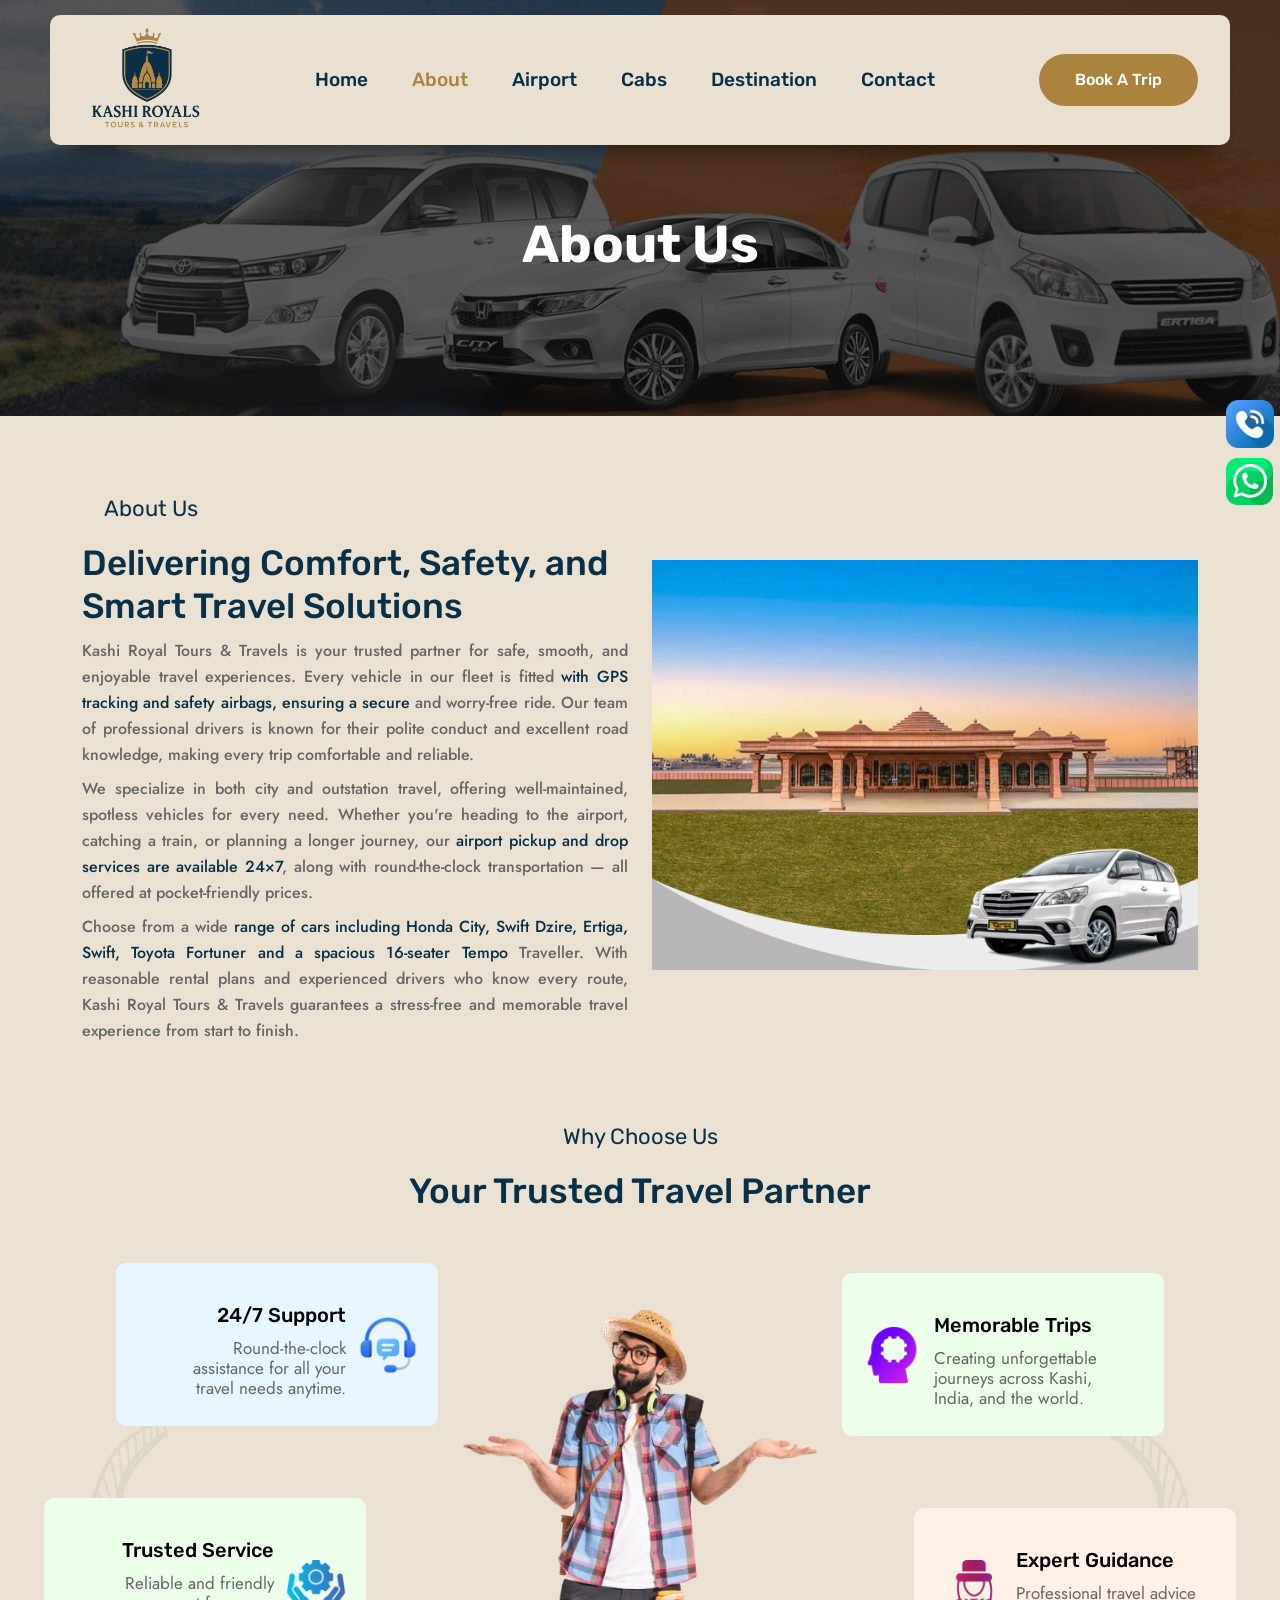
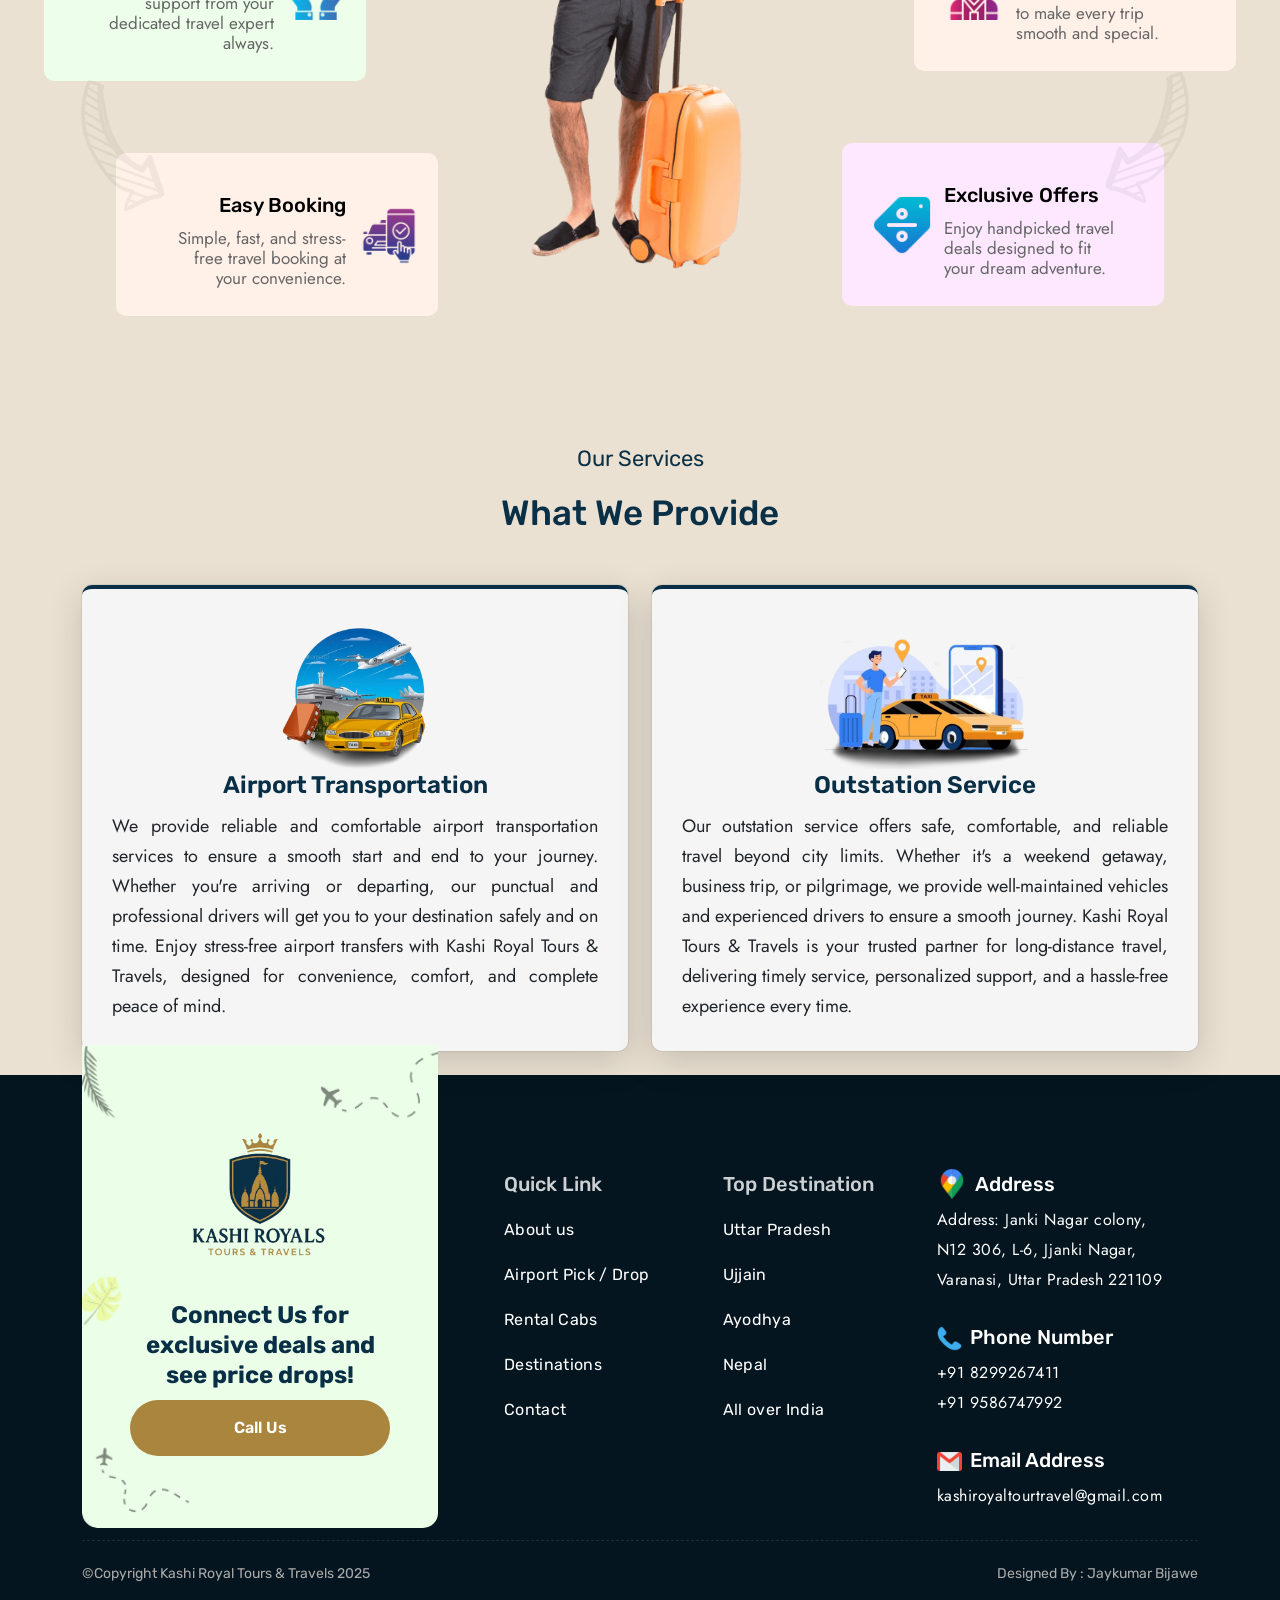
==== commit dcf99521: "Add files via upload Signed-off-by: jkbijawe <jkbijawe24@gmail.com>" ====
--- a/about.html
+++ b/about.html
@@ -96,6 +96,11 @@
                     </li>
                     <li> <a href="contact.html" class="">Contact</a></li>
                 </ul>
+                 <div class="offcanvas-contain">
+                    <hr>   
+                    <p style="text-align: justify;">Kashi Royal Tours & Travels offers safe, smooth travel with GPS-enabled vehicles and professional drivers. We provide 24×7 airport pickups, city rides, and outstation trips in clean, well-maintained vehicles — all at affordable prices for a worry-free journey.</p>
+                    <hr>
+                </div>
                 <!-- <div class="btn-area d-lg-none d-flex justify-content-center">
                     <a class="primary-btn" href=""> Let’s Talk </a>
                 </div> -->
--- a/assets/css/main.css
+++ b/assets/css/main.css
@@ -37677,7 +37677,6 @@
   z-index: 9999;
   display: flex;
   flex-direction: column;
-  gap: 10px;
   position: fixed;
 }
 
@@ -38007,4 +38006,19 @@
   margin-bottom: 30px !important;
   color: #082F47 !important;
   font-weight: 500 !important;
-}+}
+
+.Owner-img{
+  box-shadow: rgba(14, 30, 37, 0.12) 0px 2px 4px 0px, rgba(14, 30, 37, 0.32) 0px 2px 16px 0px;
+ border-radius: 10px;
+  padding: 20px;
+}
+
+
+
+@media (min-width:991px) {
+  .offcanvas-contain{
+    display: none;
+  }
+}
+
